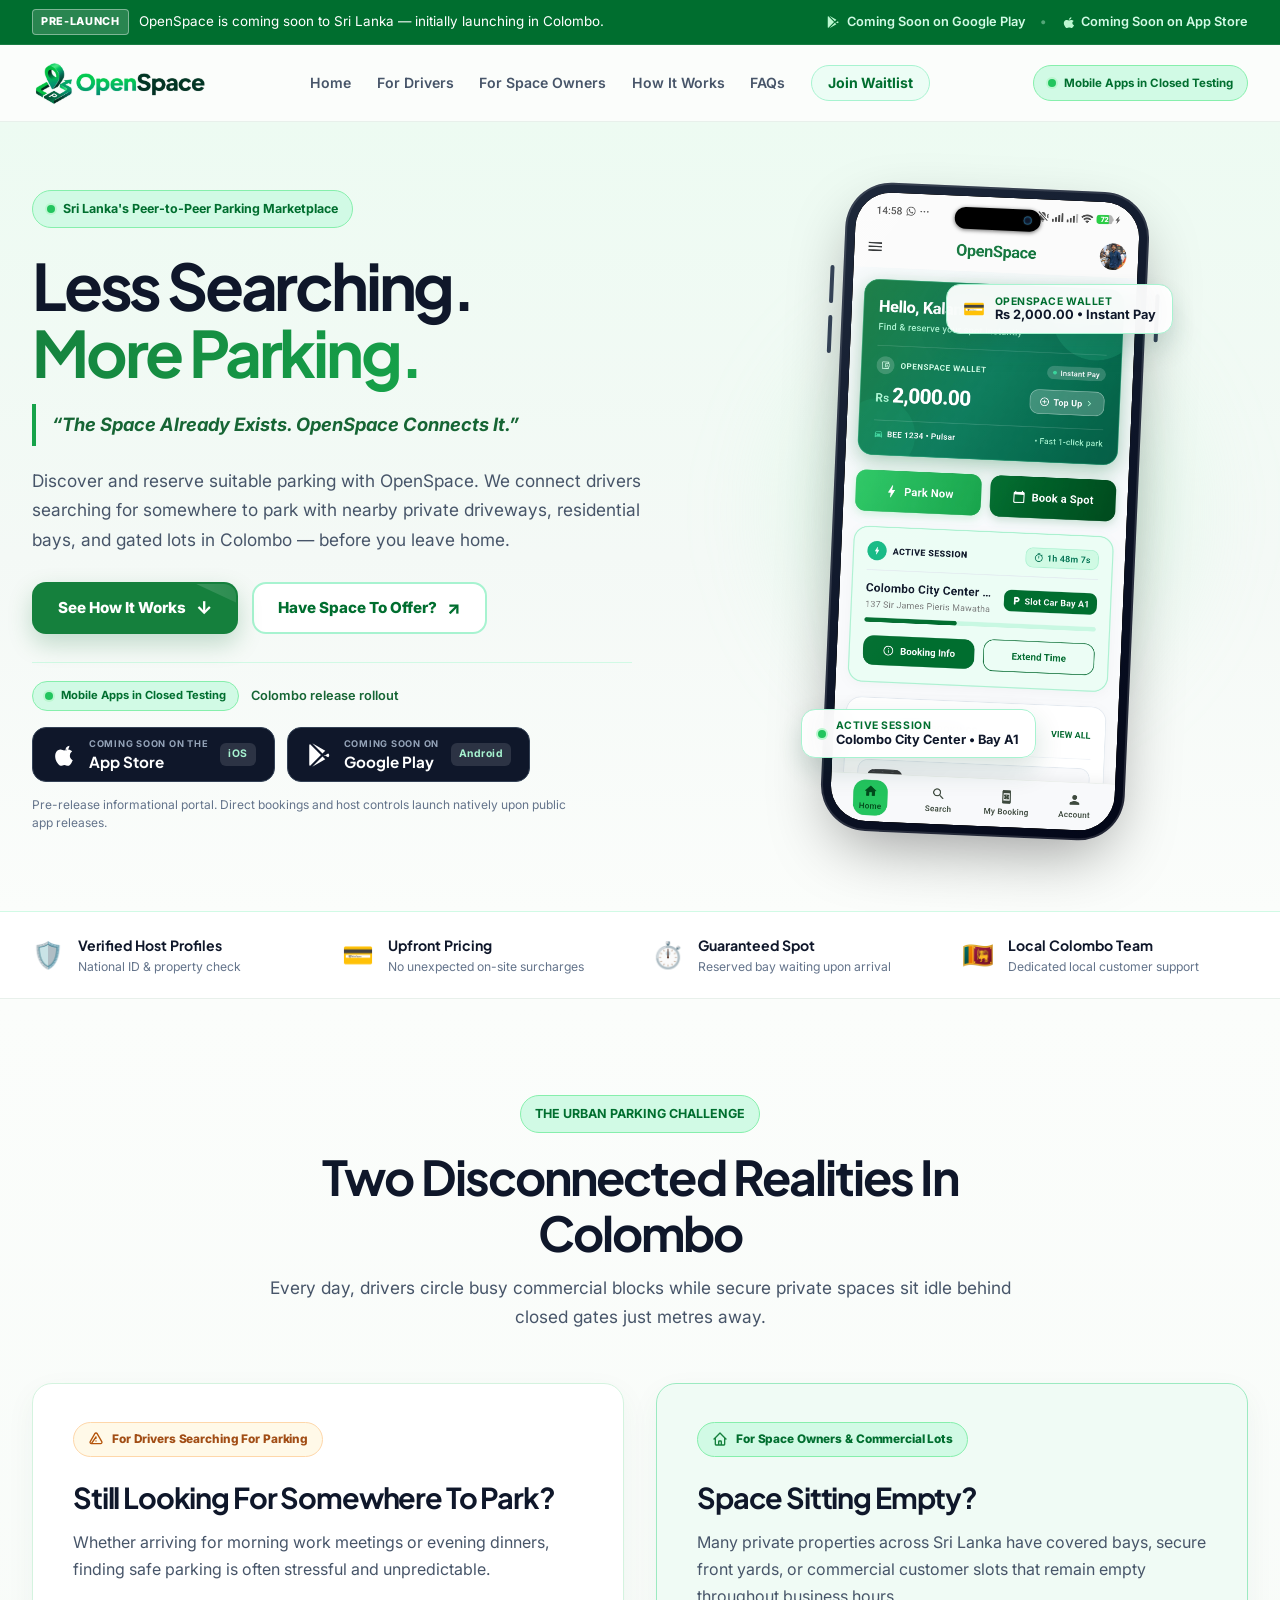
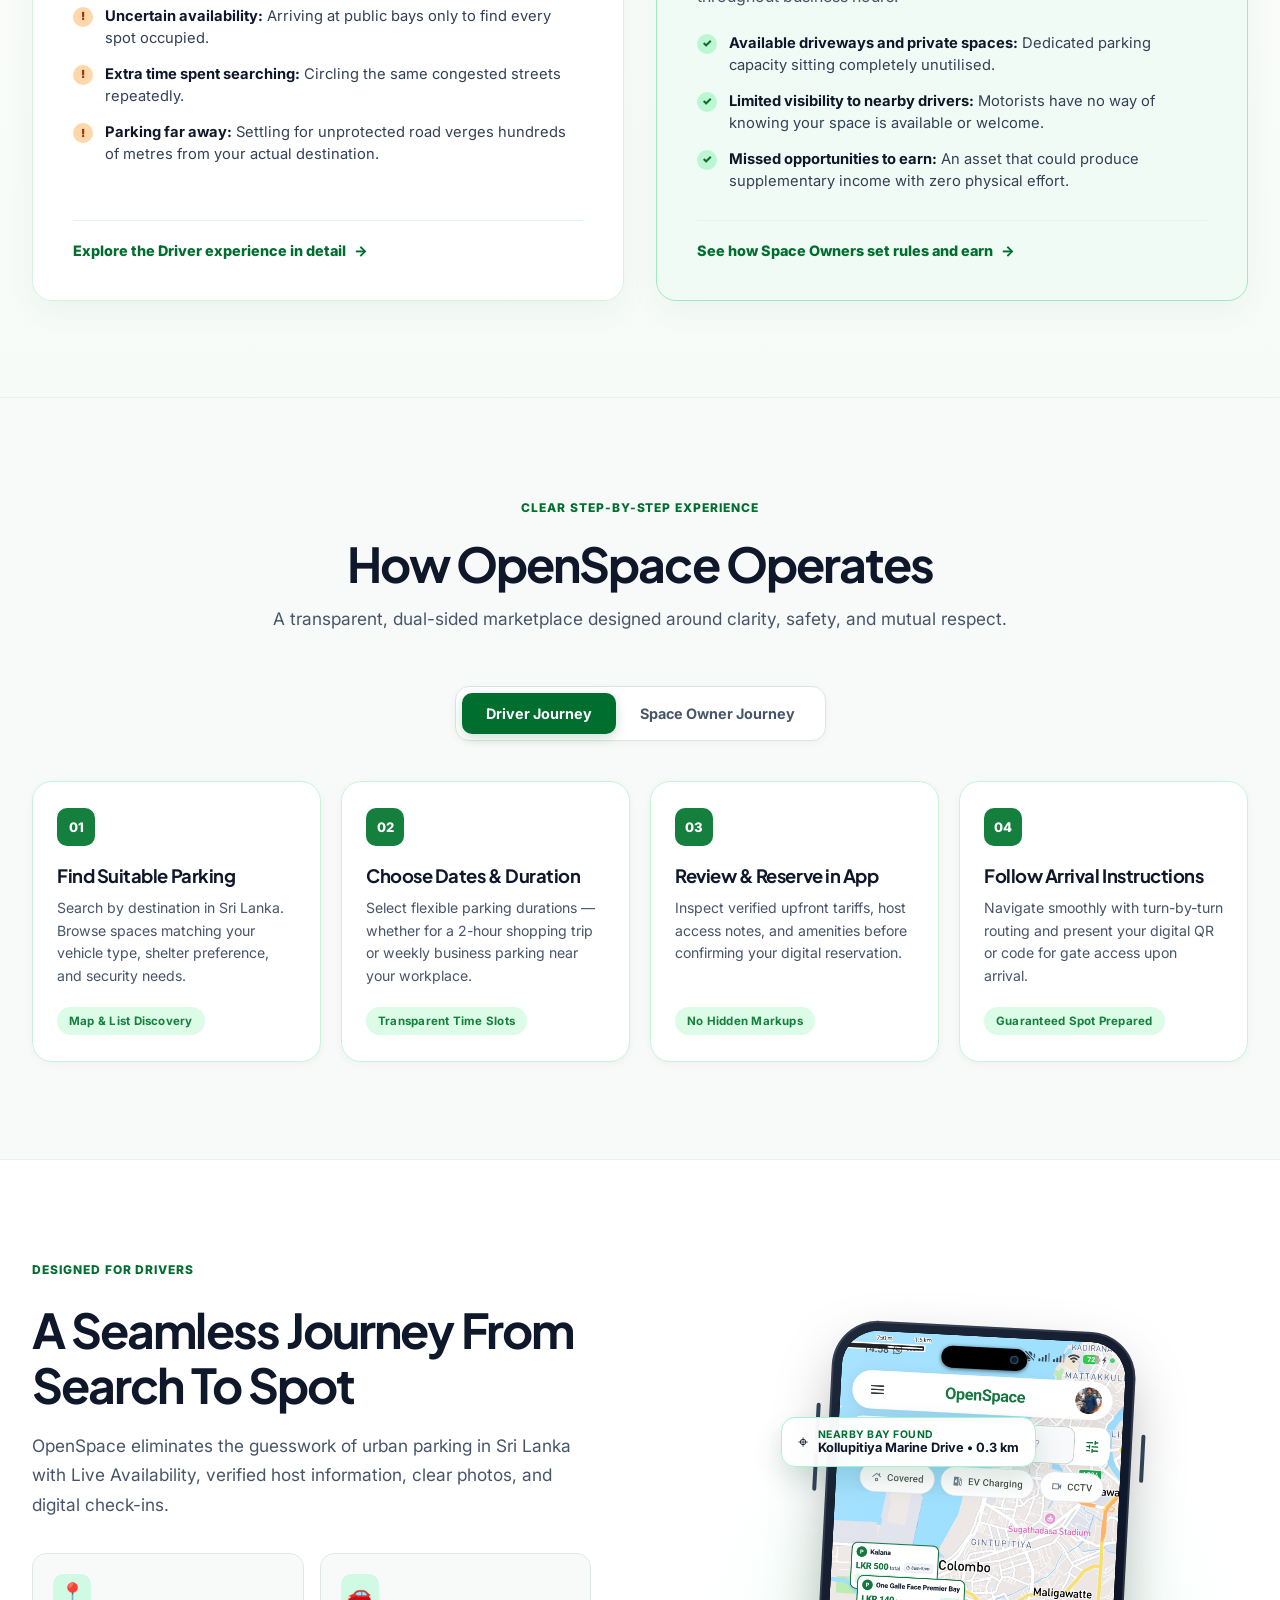
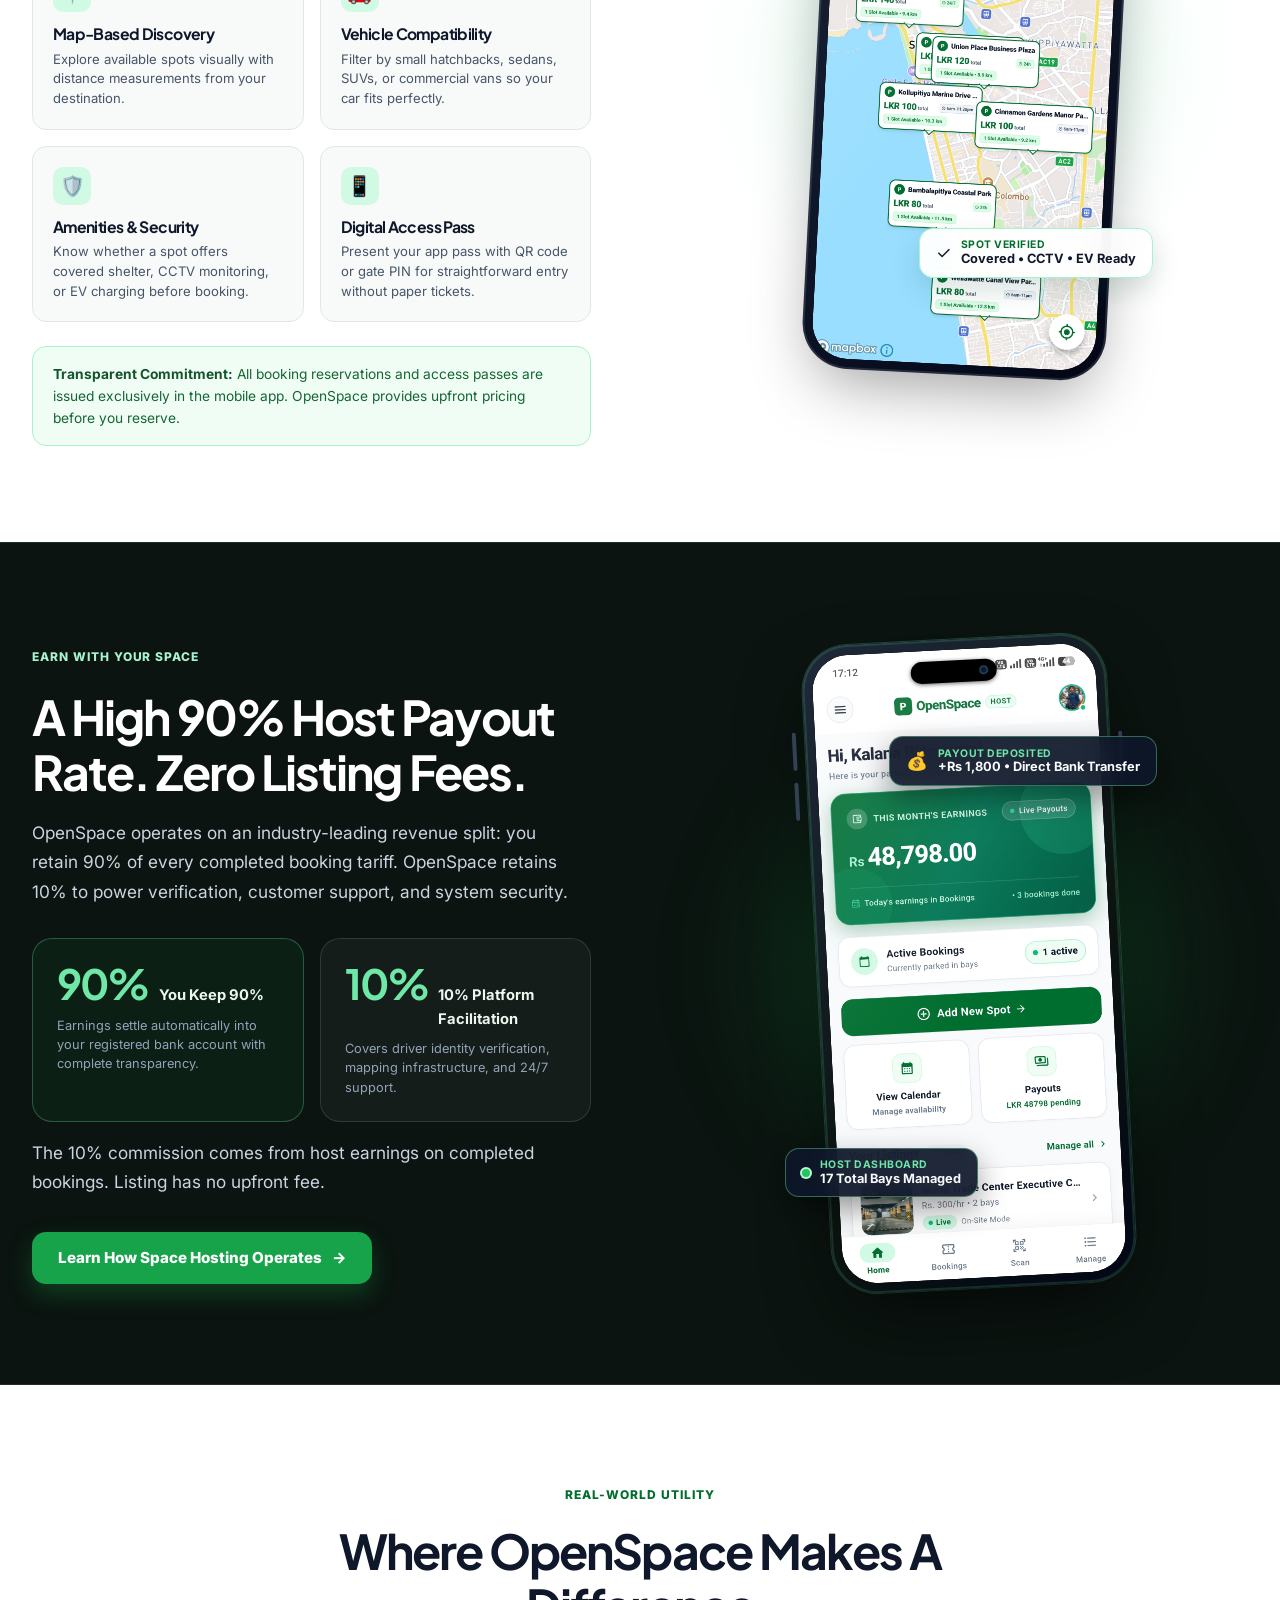
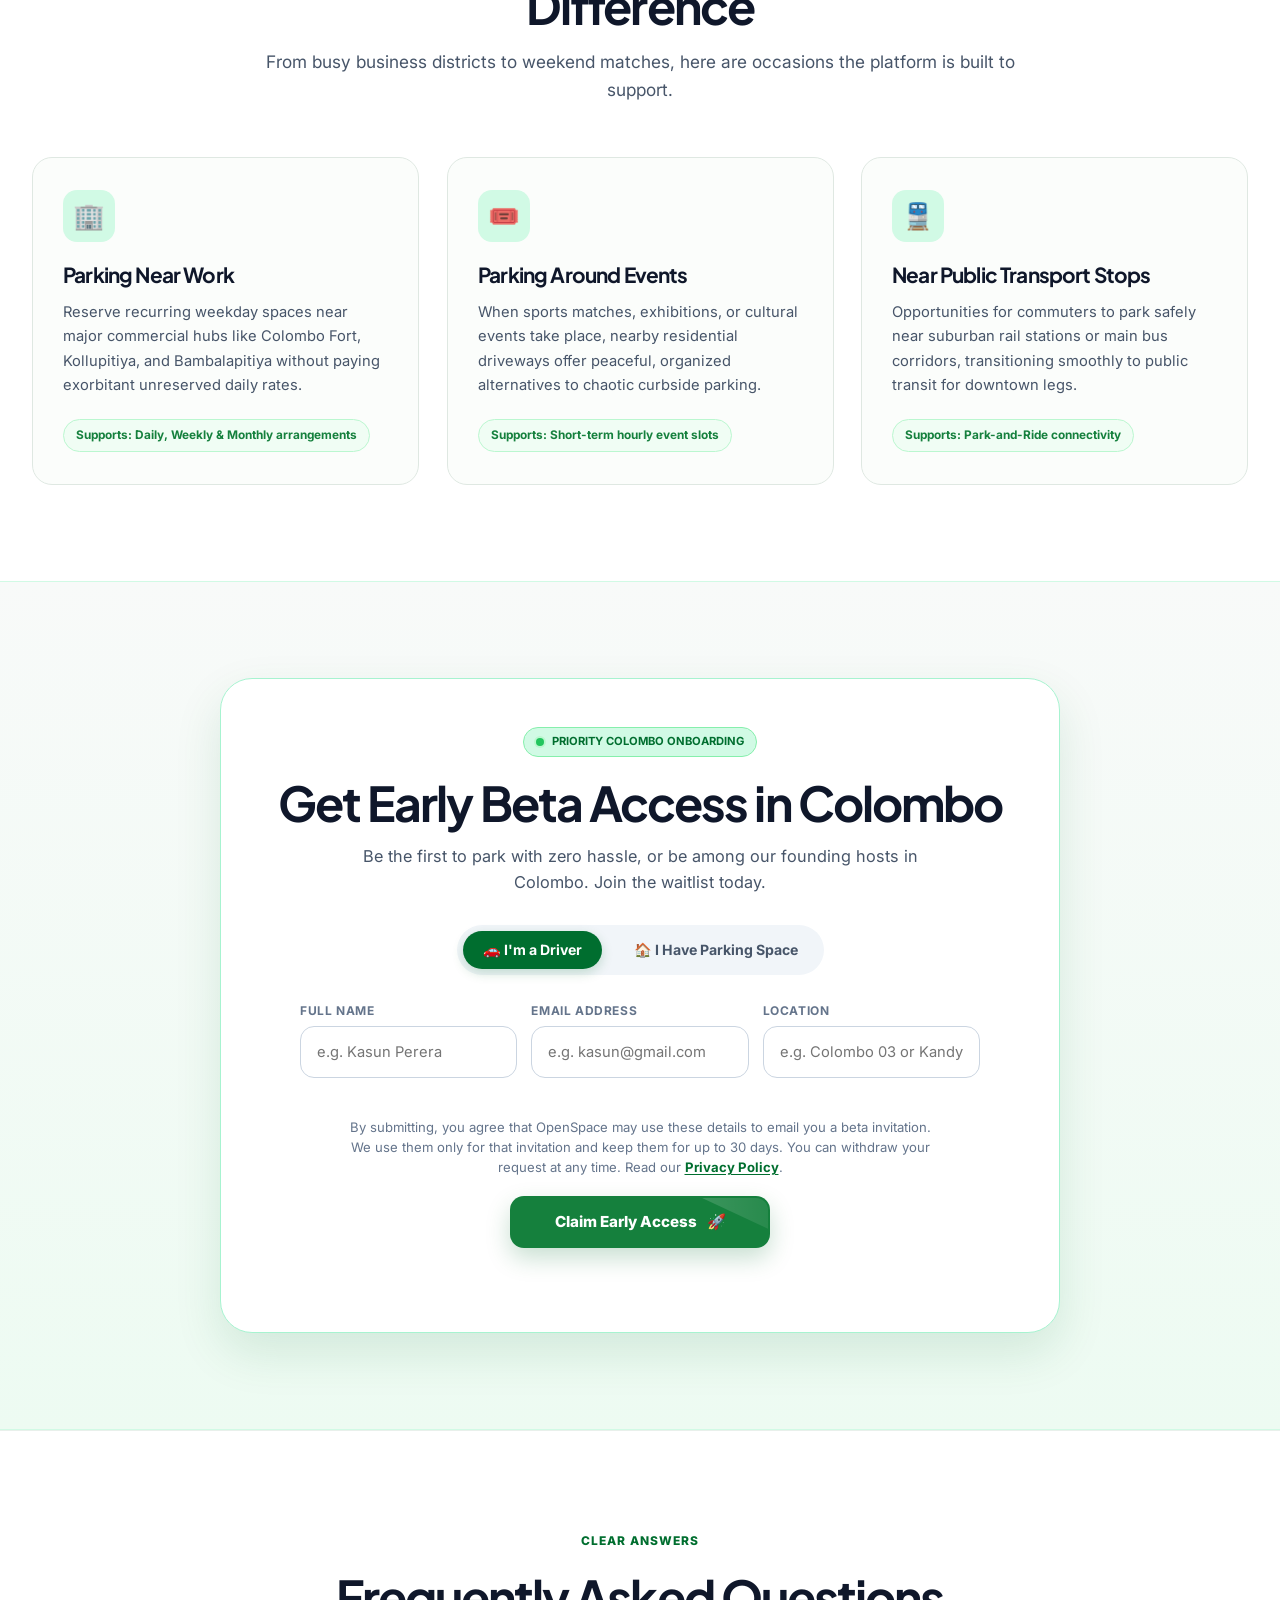
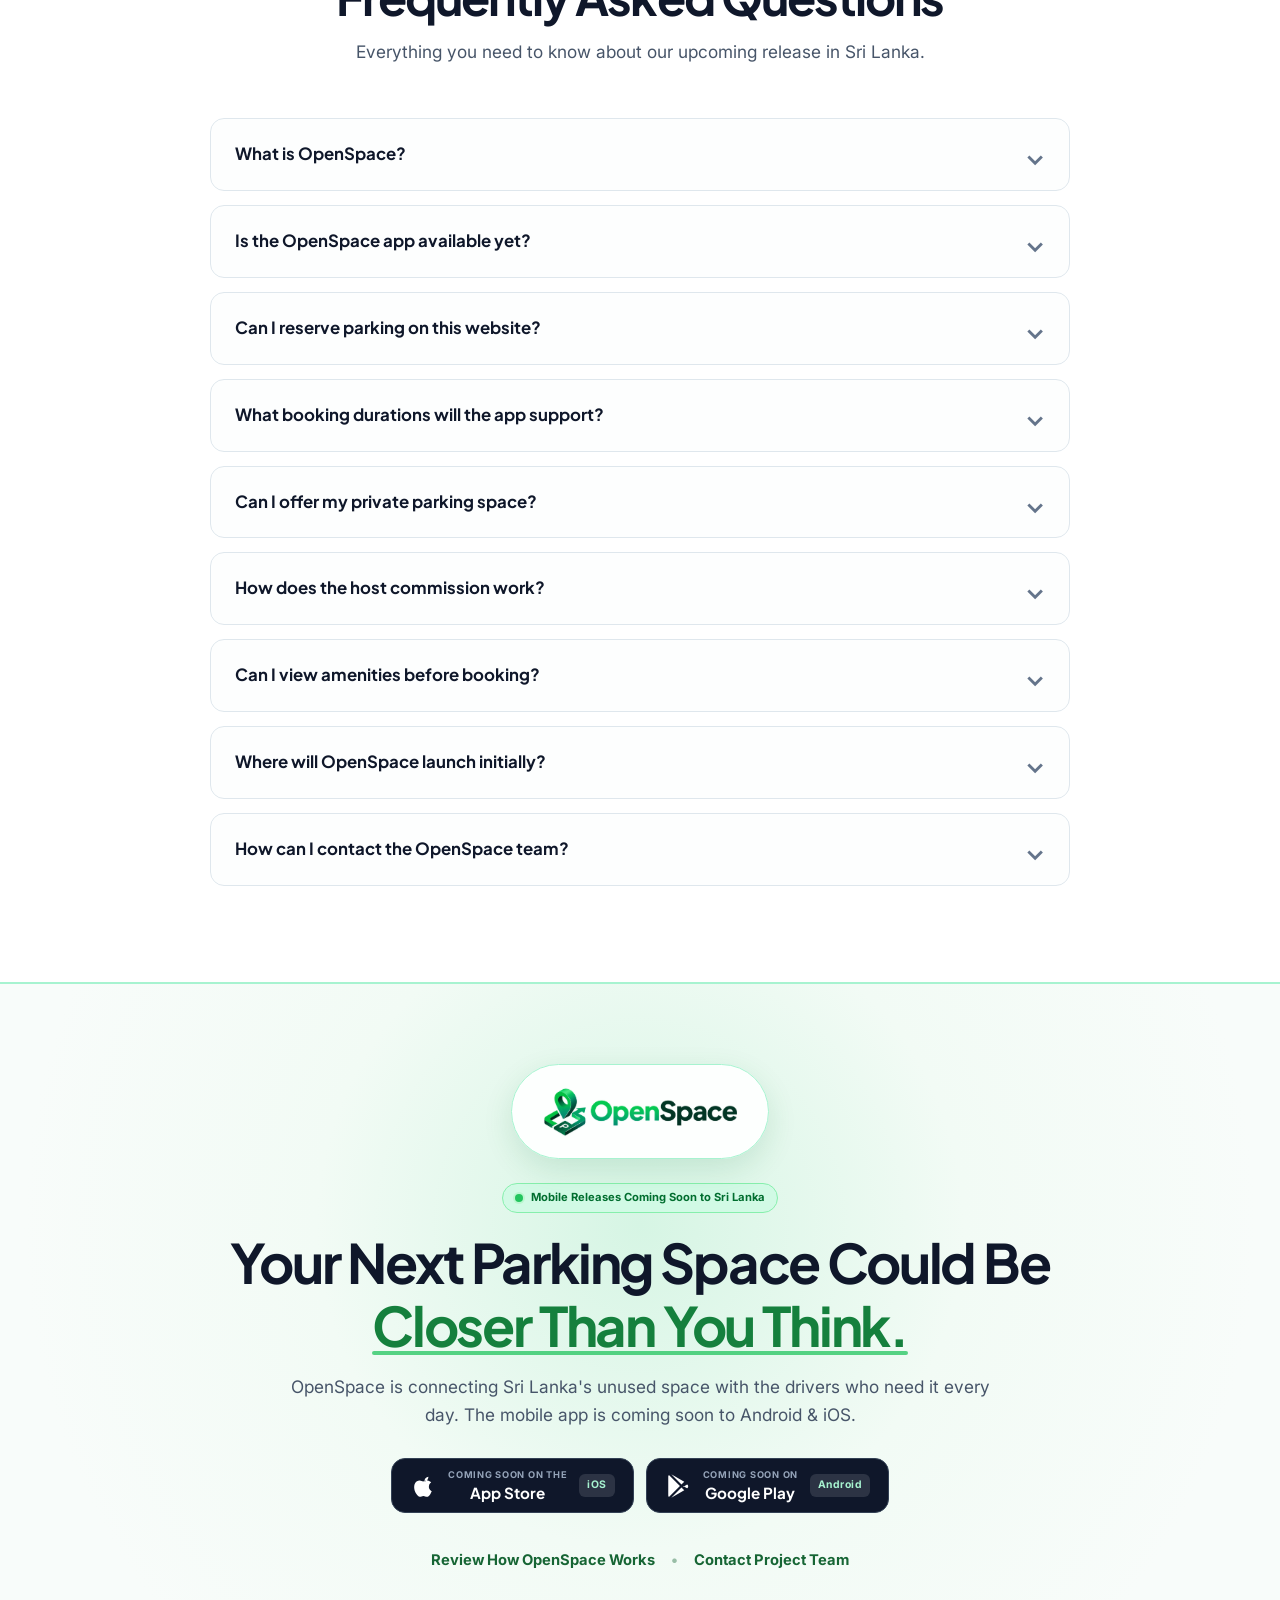
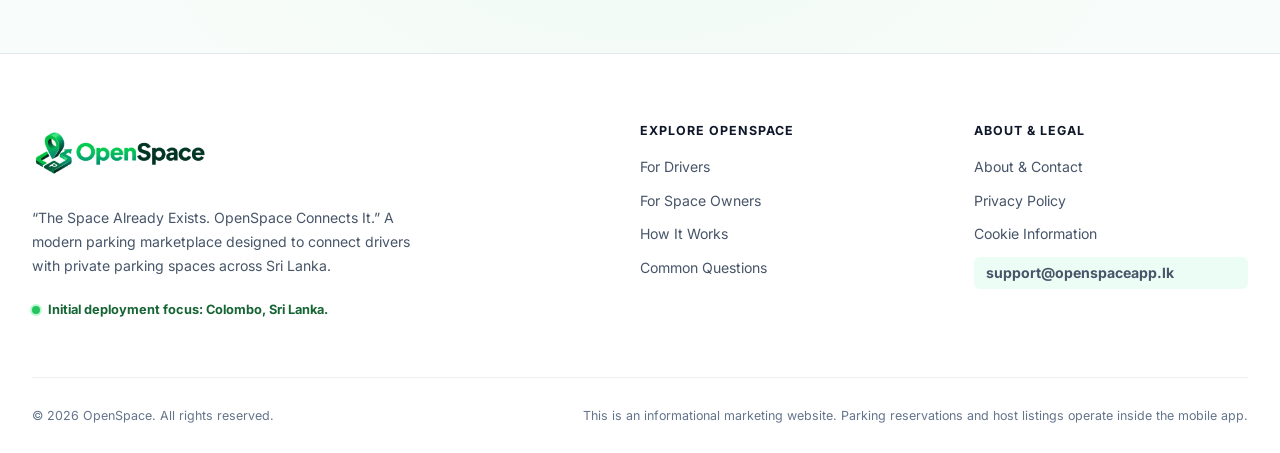
==== index.html @ 9c3946f5 "Replace tab icon and simplify privacy introduction" ====
<!doctype html>
<html lang="en">
  <head>
    <meta charset="UTF-8" />
    <meta name="viewport" content="width=device-width, initial-scale=1" />
    <meta name="theme-color" content="#006e2f" />
    <meta name="description" content="OpenSpace connects drivers with available private parking spaces across Sri Lanka. Discover and reserve driveways, carports, and secure lots before you arrive. Launching initially in Colombo." />
    <meta property="og:type" content="website" />
    <meta property="og:title" content="OpenSpace — Sri Lanka's Peer-to-Peer Parking Marketplace" />
    <meta property="og:description" content="The space already exists. OpenSpace connects it. Less searching, more parking in Colombo." />
    <meta property="og:image" content="./assets/imgRectangle1.png" />
    <title>OpenSpace — Less Searching. More Parking.</title>
    <link rel="icon" type="image/png" href="./assets/openspace-favicon-v2.png" />
    <link rel="preconnect" href="https://fonts.googleapis.com" />
    <link rel="preconnect" href="https://fonts.gstatic.com" crossorigin />
    <link href="https://fonts.googleapis.com/css2?family=Inter:wght@400;500;600;700;800&family=Plus+Jakarta+Sans:wght@500;600;700;800&display=swap" rel="stylesheet" />
    <link rel="stylesheet" href="./styles.css?v=2.3" />
    <link rel="stylesheet" href="./polish.css?v=2.1" />
    <script src="https://www.google.com/recaptcha/api.js" async defer></script>
    <script src="./main.js?v=2.4" defer></script>
  </head>
  <body>
    <!-- Top Scroll Reading Progress Indicator -->
    <div class="scroll-progress-bar" id="scroll-progress" aria-hidden="true"></div>

    <a class="skip-link" href="#main">Skip to content</a>

    <!-- Top Announcement Bar -->
    <aside class="announcement" aria-label="Announcement">
      <div class="container announcement-inner">
        <p><strong class="badge-tag">PRE-LAUNCH</strong> OpenSpace is coming soon to Sri Lanka — initially launching in Colombo.</p>
        <div class="announcement-side">
          <span class="announcement-item"><img src="./assets/imgSvg.svg" alt="" width="14" height="14" /> Coming Soon on Google Play</span>
          <span class="announcement-sep">•</span>
          <span class="announcement-item"><img src="./assets/imgSvg9.svg" alt="" width="14" height="14" /> Coming Soon on App Store</span>
        </div>
      </div>
    </aside>

    <!-- Main Navigation Header -->
    <header class="site-header" id="top">
      <div class="container header-inner">
        <a class="brand" href="#top" id="brand-logo" aria-label="OpenSpace, back to top">
          <img src="./assets/imgChatGptImageSep52026092712Pm11.png" alt="OpenSpace" width="180" height="42" />
        </a>
        <button class="menu-toggle" type="button" aria-label="Open menu" aria-expanded="false" aria-controls="site-nav">
          <span></span><span></span><span></span>
        </button>
        <nav class="site-nav" id="site-nav" aria-label="Main navigation">
          <a href="#top" class="nav-link active">Home</a>
          <a href="#drivers" class="nav-link">For Drivers</a>
          <a href="#owners" class="nav-link">For Space Owners</a>
          <a href="#how-it-works" class="nav-link">How It Works</a>
          <a href="#faqs" class="nav-link">FAQs</a>
          <a href="#waitlist" class="nav-link nav-highlight">Join Waitlist</a>
        </nav>
        <span class="status-pill header-status">
          <span class="status-dot"></span> Mobile Apps in Closed Testing
        </span>
      </div>
    </header>

    <main id="main">
      <!-- Hero Section -->
      <section class="hero" aria-labelledby="hero-heading">
        <div class="container hero-grid">
          <div class="hero-copy scroll-reveal">
            <div class="eyebrow-wrapper">
              <span class="eyebrow pill"><span class="status-dot"></span> Sri Lanka's Peer-to-Peer Parking Marketplace</span>
            </div>
            <h1 id="hero-heading">Less Searching.<br /><span class="text-gradient">More Parking.</span></h1>
            <p class="hero-philosophy">“The Space Already Exists. OpenSpace Connects It.”</p>
            <p class="hero-description">Discover and reserve suitable parking with OpenSpace. We connect drivers searching for somewhere to park with nearby private driveways, residential bays, and gated lots in Colombo — before you leave home.</p>
            
            <div class="button-row">
              <a class="button button-primary" href="#how-it-works">See How It Works <span class="arrow-icon">↓</span></a>
              <a class="button button-outline" href="#owners">Have Space To Offer? <span class="arrow-icon">↗</span></a>
            </div>

            <div class="launch-info">
              <span class="eyebrow pill small"><span class="status-dot"></span> Mobile Apps in Closed Testing</span>
              <span class="rollout-tag">Colombo release rollout</span>
            </div>

            <div class="store-row">
              <div class="store-badge" aria-label="Coming soon on the App Store">
                <img src="./assets/imgSvg7.svg" alt="Apple" class="badge-icon" width="24" height="24" />
                <div class="badge-text">
                  <small>COMING SOON ON THE</small>
                  <strong>App Store</strong>
                </div>
                <span class="platform-chip">iOS</span>
              </div>
              <div class="store-badge" aria-label="Coming soon on Google Play">
                <img src="./assets/imgSvg8.svg" alt="Google Play" class="badge-icon" width="24" height="24" />
                <div class="badge-text">
                  <small>COMING SOON ON</small>
                  <strong>Google Play</strong>
                </div>
                <span class="platform-chip">Android</span>
              </div>
            </div>

            <p class="microcopy">Pre-release informational portal. Direct bookings and host controls launch natively upon public app releases.</p>
          </div>

          <!-- Professional Smartphone Device Showcase 1 -->
          <div class="hero-visual scroll-reveal reveal-scale" aria-label="Preview of the OpenSpace mobile app">
            <div class="phone-showcase">
              <div class="ambient-glow hero-ambient"></div>
              
              <!-- Floating Contextual Badges -->
              <div class="floating-chip chip-wallet">
                <span class="chip-icon">💳</span>
                <div>
                  <small>OpenSpace Wallet</small>
                  <strong>Rs 2,000.00 • Instant Pay</strong>
                </div>
              </div>

              <div class="floating-chip chip-session">
                <span class="status-dot"></span>
                <div>
                  <small>Active Session</small>
                  <strong>Colombo City Center • Bay A1</strong>
                </div>
              </div>

              <!-- High-End Device Mockup Chassis -->
              <div class="phone-chassis">
                <div class="phone-side-btn btn-power"></div>
                <div class="phone-side-btn btn-vol-up"></div>
                <div class="phone-side-btn btn-vol-down"></div>
                
                <div class="phone-screen-container">
                  <!-- Dynamic Island Pill -->
                  <div class="dynamic-island">
                    <span class="camera-lens"></span>
                  </div>

                  <!-- Screen Image -->
                  <img src="./assets/imgRectangle1.png" alt="OpenSpace app home screen showing instant parking booking" class="phone-screen-img" width="310" height="660" />

                  <!-- Glass Glare Effect -->
                  <div class="phone-glare-overlay"></div>
                </div>
              </div>
            </div>
          </div>
        </div>
      </section>

      <!-- Trust & Verification Bar -->
      <section class="trust-bar scroll-reveal" aria-label="Key guarantees">
        <div class="container trust-inner">
          <div class="trust-item">
            <span class="trust-icon">🛡️</span>
            <div><strong>Verified Host Profiles</strong><p>National ID &amp; property check</p></div>
          </div>
          <div class="trust-item">
            <span class="trust-icon">💳</span>
            <div><strong>Upfront Pricing</strong><p>No unexpected on-site surcharges</p></div>
          </div>
          <div class="trust-item">
            <span class="trust-icon">⏱️</span>
            <div><strong>Guaranteed Spot</strong><p>Reserved bay waiting upon arrival</p></div>
          </div>
          <div class="trust-item">
            <span class="trust-icon">🇱🇰</span>
            <div><strong>Local Colombo Team</strong><p>Dedicated local customer support</p></div>
          </div>
        </div>
      </section>

      <!-- The Urban Parking Challenge (Problem Section) -->
      <section class="section problem-section" id="problem" aria-labelledby="problem-heading">
        <div class="container">
          <div class="section-heading center scroll-reveal">
            <span class="eyebrow pill">THE URBAN PARKING CHALLENGE</span>
            <h2 id="problem-heading">Two Disconnected Realities In Colombo</h2>
            <p>Every day, drivers circle busy commercial blocks while secure private spaces sit idle behind closed gates just metres away.</p>
          </div>
          <div class="problem-grid">
            <article class="problem-card driver-card scroll-reveal stagger-1">
              <div class="card-label-badge warning-badge">
                <img src="./assets/imgSvg3.svg" alt="" width="16" height="16" />
                <span>For Drivers Searching For Parking</span>
              </div>
              <h3>Still Looking For Somewhere To Park?</h3>
              <p>Whether arriving for morning work meetings or evening dinners, finding safe parking is often stressful and unpredictable.</p>
              <ul class="feature-list styled-bullets driver-bullets">
                <li>
                  <span class="bullet-dot warning-dot">!</span>
                  <div><strong>Uncertain availability:</strong> Arriving at public bays only to find every spot occupied.</div>
                </li>
                <li>
                  <span class="bullet-dot warning-dot">!</span>
                  <div><strong>Extra time spent searching:</strong> Circling the same congested streets repeatedly.</div>
                </li>
                <li>
                  <span class="bullet-dot warning-dot">!</span>
                  <div><strong>Parking far away:</strong> Settling for unprotected road verges hundreds of metres from your actual destination.</div>
                </li>
              </ul>
              <a class="text-link" href="#drivers">Explore the Driver experience in detail <span aria-hidden="true">→</span></a>
            </article>

            <article class="problem-card owner-card scroll-reveal stagger-2">
              <div class="card-label-badge success-badge">
                <img src="./assets/imgSvg4.svg" alt="" width="16" height="16" />
                <span>For Space Owners &amp; Commercial Lots</span>
              </div>
              <h3>Space Sitting Empty?</h3>
              <p>Many private properties across Sri Lanka have covered bays, secure front yards, or commercial customer slots that remain empty throughout business hours.</p>
              <ul class="feature-list styled-bullets owner-bullets">
                <li>
                  <span class="bullet-dot success-dot">✓</span>
                  <div><strong>Available driveways and private spaces:</strong> Dedicated parking capacity sitting completely unutilised.</div>
                </li>
                <li>
                  <span class="bullet-dot success-dot">✓</span>
                  <div><strong>Limited visibility to nearby drivers:</strong> Motorists have no way of knowing your space is available or welcome.</div>
                </li>
                <li>
                  <span class="bullet-dot success-dot">✓</span>
                  <div><strong>Missed opportunities to earn:</strong> An asset that could produce supplementary income with zero physical effort.</div>
                </li>
              </ul>
              <a class="text-link" href="#owners">See how Space Owners set rules and earn <span aria-hidden="true">→</span></a>
            </article>
          </div>
        </div>
      </section>

      <!-- How OpenSpace Operates (Step-by-Step Experience) -->
      <section class="section works-section" id="how-it-works" aria-labelledby="works-heading">
        <div class="container">
          <div class="section-heading center scroll-reveal">
            <span class="eyebrow">CLEAR STEP-BY-STEP EXPERIENCE</span>
            <h2 id="works-heading">How OpenSpace Operates</h2>
            <p>A transparent, dual-sided marketplace designed around clarity, safety, and mutual respect.</p>
          </div>

          <div class="journey-tabs scroll-reveal" role="tablist" aria-label="Choose a journey">
            <button type="button" role="tab" id="driver-tab" aria-controls="driver-steps" aria-selected="true">Driver Journey</button>
            <button type="button" role="tab" id="owner-tab" aria-controls="owner-steps" aria-selected="false" tabindex="-1">Space Owner Journey</button>
          </div>

          <!-- Driver Journey Panel -->
          <div class="steps-grid" id="driver-steps" role="tabpanel" aria-labelledby="driver-tab">
            <article class="step scroll-reveal stagger-1">
              <span class="step-num">01</span>
              <h3>Find Suitable Parking</h3>
              <p>Search by destination in Sri Lanka. Browse spaces matching your vehicle type, shelter preference, and security needs.</p>
              <span class="step-tag-pill">Map &amp; List Discovery</span>
            </article>
            <article class="step scroll-reveal stagger-2">
              <span class="step-num">02</span>
              <h3>Choose Dates &amp; Duration</h3>
              <p>Select flexible parking durations — whether for a 2-hour shopping trip or weekly business parking near your workplace.</p>
              <span class="step-tag-pill">Transparent Time Slots</span>
            </article>
            <article class="step scroll-reveal stagger-3">
              <span class="step-num">03</span>
              <h3>Review &amp; Reserve in App</h3>
              <p>Inspect verified upfront tariffs, host access notes, and amenities before confirming your digital reservation.</p>
              <span class="step-tag-pill">No Hidden Markups</span>
            </article>
            <article class="step scroll-reveal stagger-4">
              <span class="step-num">04</span>
              <h3>Follow Arrival Instructions</h3>
              <p>Navigate smoothly with turn-by-turn routing and present your digital QR or code for gate access upon arrival.</p>
              <span class="step-tag-pill">Guaranteed Spot Prepared</span>
            </article>
          </div>

          <!-- Owner Journey Panel -->
          <div class="steps-grid" id="owner-steps" role="tabpanel" aria-labelledby="owner-tab" hidden>
            <article class="step">
              <span class="step-num">01</span>
              <h3>List Your Space</h3>
              <p>Add an eligible driveway, residential car porch, or commercial customer bay in minutes with photos and location.</p>
              <span class="step-tag-pill">Verified Host Profile</span>
            </article>
            <article class="step">
              <span class="step-num">02</span>
              <h3>Set Your Terms &amp; Rates</h3>
              <p>Define your available hours, acceptable vehicle sizes, and your hourly or daily parking rates.</p>
              <span class="step-tag-pill">Flexible Schedule Rules</span>
            </article>
            <article class="step">
              <span class="step-num">03</span>
              <h3>Receive In-App Bookings</h3>
              <p>Review incoming driver reservations, manage entry PINs, and monitor bay occupancy directly from the host app.</p>
              <span class="step-tag-pill">Digital Access Control</span>
            </article>
            <article class="step">
              <span class="step-num">04</span>
              <h3>Earn Direct Payouts</h3>
              <p>Receive 90% of completed booking payments deposited directly to your Sri Lankan bank account with full breakdown.</p>
              <span class="step-tag-pill">Direct Bank Payouts</span>
            </article>
          </div>
        </div>
      </section>

      <!-- Designed for Drivers Section -->
      <section class="section driver-section" id="drivers" aria-labelledby="drivers-heading">
        <div class="container split-layout">
          <div class="section-copy scroll-reveal reveal-left">
            <span class="eyebrow">DESIGNED FOR DRIVERS</span>
            <h2 id="drivers-heading">A Seamless Journey From Search To Spot</h2>
            <p>OpenSpace eliminates the guesswork of urban parking in Sri Lanka with Live Availability, verified host information, clear photos, and digital check-ins.</p>
            
            <div class="benefit-grid">
              <div class="benefit-card">
                <span class="benefit-badge">📍</span>
                <h3>Map-Based Discovery</h3>
                <p>Explore available spots visually with distance measurements from your destination.</p>
              </div>
              <div class="benefit-card">
                <span class="benefit-badge">🚗</span>
                <h3>Vehicle Compatibility</h3>
                <p>Filter by small hatchbacks, sedans, SUVs, or commercial vans so your car fits perfectly.</p>
              </div>
              <div class="benefit-card">
                <span class="benefit-badge">🛡️</span>
                <h3>Amenities &amp; Security</h3>
                <p>Know whether a spot offers covered shelter, CCTV monitoring, or EV charging before booking.</p>
              </div>
              <div class="benefit-card">
                <span class="benefit-badge">📱</span>
                <h3>Digital Access Pass</h3>
                <p>Present your app pass with QR code or gate PIN for straightforward entry without paper tickets.</p>
              </div>
            </div>

            <div class="commitment-box">
              <strong>Transparent Commitment:</strong> All booking reservations and access passes are issued exclusively in the mobile app. OpenSpace provides upfront pricing before you reserve.
            </div>
          </div>

          <!-- Professional Smartphone Device Showcase 2 (Driver Map) -->
          <div class="product-visual driver-visual scroll-reveal reveal-scale">
            <div class="phone-showcase">
              <div class="ambient-glow map-ambient"></div>
              
              <!-- Floating Map Chips -->
              <div class="floating-chip chip-map-spot">
                <span class="chip-icon">⌖</span>
                <div>
                  <small>Nearby Bay Found</small>
                  <strong>Kollupitiya Marine Drive • 0.3 km</strong>
                </div>
              </div>

              <div class="floating-chip chip-map-amenity">
                <span class="chip-icon">✓</span>
                <div>
                  <small>Spot Verified</small>
                  <strong>Covered • CCTV • EV Ready</strong>
                </div>
              </div>

              <!-- High-End Device Mockup Chassis -->
              <div class="phone-chassis">
                <div class="phone-side-btn btn-power"></div>
                <div class="phone-side-btn btn-vol-up"></div>
                <div class="phone-side-btn btn-vol-down"></div>
                
                <div class="phone-screen-container">
                  <div class="dynamic-island">
                    <span class="camera-lens"></span>
                  </div>
                  <img src="./assets/imgRectangle3.png" alt="OpenSpace map screen displaying parking locations around Colombo" class="phone-screen-img" width="310" height="660" />
                  <div class="phone-glare-overlay"></div>
                </div>
              </div>
            </div>
          </div>
        </div>
      </section>

      <!-- Earn With Your Space (Space Owners Section) -->
      <section class="section owner-section" id="owners" aria-labelledby="owners-heading">
        <div class="container split-layout owner-layout">
          <div class="section-copy scroll-reveal reveal-left">
            <span class="eyebrow">EARN WITH YOUR SPACE</span>
            <h2 id="owners-heading">A High 90% Host Payout Rate. Zero Listing Fees.</h2>
            <p>OpenSpace operates on an industry-leading revenue split: you retain 90% of every completed booking tariff. OpenSpace retains 10% to power verification, customer support, and system security.</p>
            
            <div class="commission-grid">
              <div class="commission-card highlight">
                <div class="commission-head">
                  <strong class="commission-rate">90%</strong>
                  <span class="commission-title">You Keep 90%</span>
                </div>
                <p class="commission-detail">Earnings settle automatically into your registered bank account with complete transparency.</p>
              </div>
              <div class="commission-card">
                <div class="commission-head">
                  <strong class="commission-rate">10%</strong>
                  <span class="commission-title">10% Platform Facilitation</span>
                </div>
                <p class="commission-detail">Covers driver identity verification, mapping infrastructure, and 24/7 support.</p>
              </div>
            </div>

            <p class="owner-note">The 10% commission comes from host earnings on completed bookings. Listing has no upfront fee.</p>
            <a class="button button-bright" href="#waitlist">Learn How Space Hosting Operates <span aria-hidden="true">→</span></a>
          </div>

          <!-- Professional Smartphone Device Showcase 3 (Host Listings) -->
          <div class="product-visual host-visual scroll-reveal reveal-scale">
            <div class="phone-showcase">
              <div class="ambient-glow host-ambient"></div>
              
              <!-- Floating Host Chips -->
              <div class="floating-chip chip-payout">
                <span class="chip-icon">💰</span>
                <div>
                  <small>Payout Deposited</small>
                  <strong>+Rs 1,800 • Direct Bank Transfer</strong>
                </div>
              </div>

              <div class="floating-chip chip-bays">
                <span class="status-dot"></span>
                <div>
                  <small>Host Dashboard</small>
                  <strong>17 Total Bays Managed</strong>
                </div>
              </div>

              <!-- High-End Device Mockup Chassis -->
              <div class="phone-chassis dark-chassis">
                <div class="phone-side-btn btn-power"></div>
                <div class="phone-side-btn btn-vol-up"></div>
                <div class="phone-side-btn btn-vol-down"></div>
                
                <div class="phone-screen-container">
                  <div class="dynamic-island">
                    <span class="camera-lens"></span>
                  </div>
                  <img src="./assets/host-listings.jpg" alt="OpenSpace host app showing parking listings in Colombo" class="phone-screen-img" width="310" height="650" />
                  <div class="phone-glare-overlay"></div>
                </div>
              </div>
            </div>
          </div>
        </div>
      </section>

      <!-- Real-World Utility (Where OpenSpace Makes A Difference) -->
      <section class="section uses-section" id="use-cases" aria-labelledby="uses-heading">
        <div class="container">
          <div class="section-heading center scroll-reveal">
            <span class="eyebrow">REAL-WORLD UTILITY</span>
            <h2 id="uses-heading">Where OpenSpace Makes A Difference</h2>
            <p>From busy business districts to weekend matches, here are occasions the platform is built to support.</p>
          </div>
          <div class="use-grid">
            <article class="use-card scroll-reveal stagger-1">
              <div class="use-icon-wrap">
                <span class="use-icon">🏢</span>
              </div>
              <h3>Parking Near Work</h3>
              <p>Reserve recurring weekday spaces near major commercial hubs like Colombo Fort, Kollupitiya, and Bambalapitiya without paying exorbitant unreserved daily rates.</p>
              <span class="use-tag-pill">Supports: Daily, Weekly &amp; Monthly arrangements</span>
            </article>

            <article class="use-card scroll-reveal stagger-2">
              <div class="use-icon-wrap">
                <span class="use-icon">🎟️</span>
              </div>
              <h3>Parking Around Events</h3>
              <p>When sports matches, exhibitions, or cultural events take place, nearby residential driveways offer peaceful, organized alternatives to chaotic curbside parking.</p>
              <span class="use-tag-pill">Supports: Short-term hourly event slots</span>
            </article>

            <article class="use-card scroll-reveal stagger-3">
              <div class="use-icon-wrap">
                <span class="use-icon">🚆</span>
              </div>
              <h3>Near Public Transport Stops</h3>
              <p>Opportunities for commuters to park safely near suburban rail stations or main bus corridors, transitioning smoothly to public transit for downtown legs.</p>
              <span class="use-tag-pill">Supports: Park-and-Ride connectivity</span>
            </article>
          </div>
        </div>
      </section>

      <!-- Pre-Launch Early Access Waitlist (Name, Email, Location with Fake Save Animation) -->
      <section class="section waitlist-section" id="waitlist" aria-labelledby="waitlist-heading">
        <div class="container">
          <div class="waitlist-box scroll-reveal reveal-scale">
            <!-- Normal Form State -->
            <div class="waitlist-content" id="waitlist-content-wrapper">
              <span class="eyebrow pill small"><span class="status-dot"></span> PRIORITY COLOMBO ONBOARDING</span>
              <h2 id="waitlist-heading">Get Early Beta Access in Colombo</h2>
              <p>Be the first to park with zero hassle, or be among our founding hosts in Colombo. Join the waitlist today.</p>
              
              <form class="waitlist-form" id="waitlist-form" action="https://formspree.io/f/xdeazarn" method="POST">
                <input type="text" name="_gotcha" tabindex="-1" autocomplete="off" hidden />
                <input type="hidden" name="privacy_notice_version" value="2026-10-10" />
                <div class="role-selector" role="radiogroup" aria-label="Select your role">
                  <label class="role-option active">
                    <input type="radio" name="role" value="driver" checked />
                    <span>🚗 I'm a Driver</span>
                  </label>
                  <label class="role-option">
                    <input type="radio" name="role" value="owner" />
                    <span>🏠 I Have Parking Space</span>
                  </label>
                </div>

                <div class="form-grid">
                  <div class="input-field">
                    <label for="waitlist-name" class="field-label">Full Name</label>
                    <input type="text" id="waitlist-name" name="name" placeholder="e.g. Kasun Perera" autocomplete="name" maxlength="100" required />
                  </div>
                  <div class="input-field">
                    <label for="waitlist-email" class="field-label">Email Address</label>
                    <input type="email" id="waitlist-email" name="email" placeholder="e.g. kasun@gmail.com" autocomplete="email" maxlength="254" required />
                  </div>
                  <div class="input-field location-field">
                    <label for="waitlist-location" class="field-label">Location</label>
                    <input type="text" id="waitlist-location" name="location" placeholder="e.g. Colombo 03 or Kandy" autocomplete="address-level2" maxlength="100" required />
                  </div>
                </div>

                <div class="captcha-wrap">
                  <div class="g-recaptcha" data-sitekey="6LfC_-ctAAAAAIzHxEVqLrTm97XD8vJ2ioMqD14H"></div>
                </div>

                <p class="waitlist-privacy-note">By submitting, you agree that OpenSpace may use these details to email you a beta invitation. We use them only for that invitation and keep them for up to 30 days. You can withdraw your request at any time. Read our <a href="./privacy.html">Privacy Policy</a>.</p>

                <div class="form-actions">
                  <button type="submit" class="button button-primary waitlist-submit" id="waitlist-btn">
                    <span class="btn-text">Claim Early Access</span>
                    <span class="btn-icon" aria-hidden="true">🚀</span>
                  </button>
                </div>

                <div class="form-feedback" id="form-feedback" aria-live="polite"></div>
              </form>
            </div>

            <div class="waitlist-success" id="waitlist-success" role="status" hidden>
              <h3>Thanks for joining the waitlist!</h3>
              <p>Your signup was submitted. We will email you a beta invitation if a place is available within 30 days.</p>
              <button type="button" class="button button-outline" id="waitlist-reset">Register another person</button>
            </div>

          </div>
        </div>
      </section>

      <!-- Frequently Asked Questions -->
      <section class="section faq-section" id="faqs" aria-labelledby="faq-heading">
        <div class="container faq-container">
          <div class="section-heading center scroll-reveal">
            <span class="eyebrow">CLEAR ANSWERS</span>
            <h2 id="faq-heading">Frequently Asked Questions</h2>
            <p>Everything you need to know about our upcoming release in Sri Lanka.</p>
          </div>
          <div class="faq-list scroll-reveal">
            <details>
              <summary>What is OpenSpace?</summary>
              <p>OpenSpace is a mobile parking marketplace that connects drivers with suitable parking spaces offered by private home and commercial property owners in Sri Lanka.</p>
            </details>
            <details>
              <summary>Is the OpenSpace app available yet?</summary>
              <p>The app is currently undergoing closed beta testing in Colombo. You can sign up on our early access waitlist above to be invited immediately when the public rollout opens.</p>
            </details>
            <details>
              <summary>Can I reserve parking on this website?</summary>
              <p>No. This website serves as the informational and early registration hub. All real-time slot searches, navigation passes, and secure payment processing operate natively inside the mobile app.</p>
            </details>
            <details>
              <summary>What booking durations will the app support?</summary>
              <p>OpenSpace supports flexible hourly, daily, weekly, and monthly parking arrangements, configured individually by each space owner to suit their schedule.</p>
            </details>
            <details>
              <summary>Can I offer my private parking space?</summary>
              <p>Yes! Eligible property owners in Colombo with residential driveways, secure front yards, or commercial customer slots can list space. Verification requires valid identification and proof of property rights.</p>
            </details>
            <details>
              <summary>How does the host commission work?</summary>
              <p>OpenSpace operates on a 90/10 revenue split. Space owners retain 90% of every completed booking tariff, while OpenSpace retains 10% to cover driver identity verification, mapping, customer support, and payment systems.</p>
            </details>
            <details>
              <summary>Can I view amenities before booking?</summary>
              <p>Yes. Every listing in the app details whether a space is covered, gated, monitored with CCTV, equipped with EV charging, or manned by on-site security before you confirm.</p>
            </details>
            <details>
              <summary>Where will OpenSpace launch initially?</summary>
              <p>OpenSpace is rolling out initially across Colombo (including Fort, Kollupitiya, Bambalapitiya, Slave Island, Cinnamon Gardens, and surrounding corridors) before expanding to other metropolitan hubs.</p>
            </details>
            <details>
              <summary>How can I contact the OpenSpace team?</summary>
              <p>You can email our team directly at <a href="mailto:support@openspaceapp.lk">support@openspaceapp.lk</a> for partnership, corporate bay, or host onboarding inquiries.</p>
            </details>
          </div>
        </div>
      </section>

      <!-- Closing CTA Section -->
      <section class="section closing-section" id="about" aria-labelledby="closing-heading">
        <div class="container closing-inner scroll-reveal reveal-scale">
          <!-- Replaced green square mark with OpenSpace Official Logo -->
          <div class="closing-logo-wrap">
            <img src="./assets/imgChatGptImageSep52026092712Pm11.png" alt="OpenSpace Logo" class="closing-brand-logo" width="220" height="52" />
          </div>

          <div class="closing-eyebrow-wrap">
            <span class="eyebrow pill small"><span class="status-dot"></span> Mobile Releases Coming Soon to Sri Lanka</span>
          </div>

          <h2 id="closing-heading">
            Your Next Parking Space Could Be<br />
            <span class="highlight-under">Closer Than You Think.</span>
          </h2>

          <p>OpenSpace is connecting Sri Lanka's unused space with the drivers who need it every day. The mobile app is coming soon to Android &amp; iOS.</p>

          <div class="store-row closing-store-row">
            <div class="store-badge" aria-label="Coming soon on the App Store">
              <img src="./assets/imgSvg7.svg" alt="Apple" class="badge-icon" width="24" height="24" />
              <div class="badge-text">
                <small>COMING SOON ON THE</small>
                <strong>App Store</strong>
              </div>
              <span class="platform-chip">iOS</span>
            </div>
            <div class="store-badge" aria-label="Coming soon on Google Play">
              <img src="./assets/imgSvg8.svg" alt="Google Play" class="badge-icon" width="24" height="24" />
              <div class="badge-text">
                <small>COMING SOON ON</small>
                <strong>Google Play</strong>
              </div>
              <span class="platform-chip">Android</span>
            </div>
          </div>

          <div class="closing-links">
            <a href="#how-it-works">Review How OpenSpace Works</a>
            <span class="closing-link-dot">•</span>
            <a href="mailto:support@openspaceapp.lk">Contact Project Team</a>
          </div>
        </div>
      </section>
    </main>

    <!-- Footer -->
    <footer class="footer">
      <div class="container footer-grid">
        <div class="footer-col-brand">
          <a class="brand footer-brand" href="#top" aria-label="OpenSpace, back to top">
            <img src="./assets/imgChatGptImageSep52026092712Pm11.png" alt="OpenSpace" width="180" height="42" />
          </a>
          <p class="footer-tagline">“The Space Already Exists. OpenSpace Connects It.” A modern parking marketplace designed to connect drivers with private parking spaces across Sri Lanka.</p>
          <div class="footer-small">
            <span class="status-dot"></span> Initial deployment focus: Colombo, Sri Lanka.
          </div>
        </div>

        <div class="footer-col">
          <h2>EXPLORE OPENSPACE</h2>
          <a href="#drivers">For Drivers</a>
          <a href="#owners">For Space Owners</a>
          <a href="#how-it-works">How It Works</a>
          <a href="#faqs">Common Questions</a>
        </div>

        <div class="footer-col">
          <h2>ABOUT &amp; LEGAL</h2>
          <a href="mailto:support@openspaceapp.lk">About &amp; Contact</a>
          <a href="./privacy.html">Privacy Policy</a>
          <a href="./cookies.html">Cookie Information</a>
          <a href="mailto:support@openspaceapp.lk" class="support-email-tag">support@openspaceapp.lk</a>
        </div>
      </div>

      <div class="container footer-bottom">
        <span>© <span id="year"></span> OpenSpace. All rights reserved.</span>
        <span>This is an informational marketing website. Parking reservations and host listings operate inside the mobile app.</span>
      </div>
    </footer>
  </body>
</html>
---- styles.css ----
/* ==========================================================================
   OpenSpace Design System & Core Styles
   ========================================================================== */

:root {
  --font-body: 'Inter', system-ui, -apple-system, BlinkMacSystemFont, 'Segoe UI', Roboto, sans-serif;
  --font-heading: 'Plus Jakarta Sans', 'Inter', system-ui, sans-serif;
  
  --green: #006e2f;
  --green-bright: #15803d;
  --green-emerald: #16a34a;
  --green-vibrant: #22c55e;
  --green-soft: #ecfdf5;
  --green-light: #d1fae5;
  --green-border: #a7f3d0;
  --green-glow: rgba(34, 197, 94, 0.25);
  
  --ink: #0f172a;
  --ink-soft: #1e293b;
  --body: #475569;
  --body-muted: #64748b;
  --border: #dbe9df;
  --border-light: #e8f0eb;
  --bg-page: #fbfdfb;
  --bg-subtle: #f8faf9;
  --bg-card: #ffffff;
  
  --content: 1216px;
  --radius-sm: 8px;
  --radius-md: 14px;
  --radius-lg: 20px;
  --radius-xl: 32px;
  --radius-full: 9999px;
  
  --shadow-sm: 0 2px 8px rgba(15, 23, 42, 0.04);
  --shadow-md: 0 10px 30px rgba(15, 23, 42, 0.06);
  --shadow-lg: 0 20px 48px rgba(0, 110, 47, 0.12);
  --shadow-device: 0 35px 80px -15px rgba(13, 72, 56, 0.3), 0 0 0 1px rgba(255, 255, 255, 0.1);
}

/* Base & Reset */
*, *::before, *::after {
  box-sizing: border-box;
}

html {
  font-family: var(--font-body);
  color: var(--ink);
  background-color: var(--bg-page);
  scroll-behavior: smooth;
  text-rendering: optimizeLegibility;
  -webkit-font-smoothing: antialiased;
}

body {
  margin: 0;
  min-width: 320px;
  line-height: 1.6;
  background-color: var(--bg-page);
  overflow-x: hidden;
}

img {
  max-width: 100%;
  height: auto;
  display: block;
}

button, a {
  touch-action: manipulation;
}

a {
  color: inherit;
  text-decoration: none;
  transition: color 0.2s ease;
}

button {
  font-family: inherit;
  cursor: pointer;
}

h1, h2, h3, h4, p {
  margin-top: 0;
}

h1, h2, h3, h4 {
  font-family: var(--font-heading);
  letter-spacing: -0.04em;
  color: var(--ink);
}

h1 {
  font-size: clamp(3rem, 5vw, 4.8rem);
  line-height: 1.05;
}

h2 {
  font-size: clamp(2rem, 3.8vw, 3rem);
  line-height: 1.16;
}

h3 {
  font-size: clamp(1.2rem, 2vw, 1.45rem);
  line-height: 1.25;
}

.container {
  width: min(var(--content), calc(100% - 64px));
  margin-inline: auto;
}

.skip-link {
  position: absolute;
  left: 1rem;
  top: -100px;
  z-index: 1000;
  padding: 0.7rem 1.2rem;
  background: #fff;
  border: 2px solid var(--green);
  border-radius: var(--radius-sm);
  font-weight: 700;
  transition: top 0.2s;
}

.skip-link:focus {
  top: 1rem;
}

:focus-visible {
  outline: 3px solid var(--green-emerald);
  outline-offset: 3px;
}

/* ==========================================================================
   Announcement Bar
   ========================================================================== */

.announcement {
  background: var(--green);
  color: #fff;
  font-size: 0.84rem;
  border-bottom: 1px solid rgba(255, 255, 255, 0.1);
}

.announcement-inner {
  display: flex;
  justify-content: space-between;
  align-items: center;
  min-height: 44px;
  gap: 20px;
}

.announcement p {
  margin: 0;
  display: flex;
  align-items: center;
  gap: 10px;
}

.badge-tag {
  display: inline-block;
  padding: 3px 8px;
  border: 1px solid rgba(255, 255, 255, 0.4);
  border-radius: 4px;
  background: rgba(255, 255, 255, 0.16);
  font-size: 0.68rem;
  letter-spacing: 0.06em;
  font-weight: 800;
}

.announcement-side {
  display: flex;
  align-items: center;
  gap: 14px;
  color: var(--green-light);
  font-weight: 600;
  font-size: 0.8rem;
  white-space: nowrap;
}

.announcement-item {
  display: inline-flex;
  align-items: center;
  gap: 7px;
}

.announcement-sep {
  opacity: 0.4;
}

/* ==========================================================================
   Site Header & Navigation
   ========================================================================== */

.site-header {
  position: sticky;
  top: 0;
  z-index: 100;
  background: rgba(251, 253, 251, 0.94);
  border-bottom: 1px solid var(--border-light);
  backdrop-filter: blur(16px);
  -webkit-backdrop-filter: blur(16px);
}

.header-inner {
  display: flex;
  align-items: center;
  justify-content: space-between;
  min-height: 76px;
  gap: 24px;
}

.brand {
  display: inline-flex;
  align-items: center;
  flex: none;
  cursor: pointer;
  transition: transform 0.2s ease, opacity 0.2s ease;
}

.brand:hover {
  transform: translateY(-1px);
  opacity: 0.95;
}

.brand img {
  display: block;
  width: 175px;
  height: auto;
  object-fit: contain;
}

.site-nav {
  display: flex;
  align-items: center;
  gap: clamp(14px, 2vw, 28px);
  font-size: 0.88rem;
  font-weight: 600;
  color: #475569;
}

.nav-link:hover, .nav-link:focus-visible {
  color: var(--green);
}

.nav-link.nav-highlight {
  padding: 6px 16px;
  border-radius: var(--radius-full);
  background: var(--green-soft);
  color: var(--green);
  border: 1px solid var(--green-border);
  font-weight: 700;
  transition: all 0.2s ease;
}

.nav-link.nav-highlight:hover {
  background: var(--green);
  color: #fff;
  border-color: var(--green);
}

.status-pill, .eyebrow.pill {
  display: inline-flex;
  align-items: center;
  gap: 8px;
  border: 1px solid #86efac;
  border-radius: var(--radius-full);
  background: #d1fae5;
  color: var(--green);
  font-weight: 700;
}

.status-pill {
  padding: 8px 14px;
  font-size: 0.72rem;
  white-space: nowrap;
}

.status-dot {
  display: inline-block;
  flex: none;
  width: 8px;
  height: 8px;
  border-radius: 50%;
  background: #22c55e;
  box-shadow: 0 0 0 2px #bbf7d0;
  animation: pulse-dot 2.5s infinite;
}

@keyframes pulse-dot {
  0%, 100% { box-shadow: 0 0 0 2px #bbf7d0; }
  50% { box-shadow: 0 0 0 5px rgba(34, 197, 94, 0.35); }
}

.menu-toggle {
  display: none;
}

/* ==========================================================================
   Hero Section
   ========================================================================== */

.hero {
  position: relative;
  overflow: hidden;
  background: linear-gradient(180deg, #edfbf2 0%, #f4f9f6 55%, #fbfdfb 100%);
  border-bottom: 1px solid #d1fae5;
  padding-block: 65px 75px;
}

.hero-grid {
  display: grid;
  grid-template-columns: minmax(0, 1.1fr) minmax(360px, 0.9fr);
  align-items: center;
  gap: 48px;
}

.hero-copy {
  position: relative;
  z-index: 2;
}

.eyebrow {
  display: inline-block;
  color: var(--green);
  font-size: 0.75rem;
  font-weight: 800;
  letter-spacing: 0.08em;
  text-transform: uppercase;
}

.eyebrow.pill {
  padding: 8px 14px;
  letter-spacing: 0;
  text-transform: none;
  font-size: 0.78rem;
  background: #d1fae5;
  border: 1px solid #86efac;
}

.eyebrow.small {
  padding: 5px 12px;
  font-size: 0.7rem;
}

.hero h1 {
  margin: 24px 0 18px;
  letter-spacing: -0.05em;
}

.text-gradient {
  color: var(--green-bright);
  background: linear-gradient(135deg, #15803d 0%, #16a34a 100%);
  -webkit-background-clip: text;
  -webkit-text-fill-color: transparent;
}

.hero-philosophy {
  margin: 0 0 20px;
  padding: 6px 0 6px 16px;
  border-left: 4px solid var(--green-emerald);
  color: #166534;
  font-size: 1.15rem;
  font-weight: 700;
  font-style: italic;
}

.hero-description {
  max-width: 620px;
  margin-bottom: 28px;
  color: var(--body);
  font-size: 1.08rem;
  line-height: 1.7;
}

.button-row {
  display: flex;
  flex-wrap: wrap;
  gap: 14px;
}

.button {
  display: inline-flex;
  align-items: center;
  justify-content: center;
  gap: 10px;
  min-height: 52px;
  padding: 12px 24px;
  border-radius: var(--radius-md);
  font-size: 0.95rem;
  font-weight: 800;
  transition: transform 0.2s ease, background 0.2s ease, box-shadow 0.2s ease, border-color 0.2s ease;
  border: 2px solid transparent;
}

.button:hover {
  transform: translateY(-2px);
}

.button-primary {
  background: var(--green-bright);
  color: #fff;
  box-shadow: 0 10px 24px rgba(0, 110, 47, 0.22);
}

.button-primary:hover {
  background: #006e2f;
  box-shadow: 0 14px 28px rgba(0, 110, 47, 0.3);
}

.button-outline {
  border-color: #a7f3d0;
  background: #fff;
  color: var(--green);
}

.button-outline:hover {
  background: #ecfdf5;
  border-color: var(--green);
}

.arrow-icon {
  font-size: 1.1rem;
  line-height: 1;
}

.launch-info {
  display: flex;
  align-items: center;
  gap: 12px;
  max-width: 600px;
  margin-top: 28px;
  padding-top: 18px;
  border-top: 1px solid #d1fae5;
  color: var(--body-muted);
  font-size: 0.8rem;
}

.rollout-tag {
  color: #166534;
  font-weight: 600;
}

.store-row {
  display: flex;
  flex-wrap: wrap;
  align-items: center;
  gap: 12px;
  margin-top: 16px;
}

.store-badge {
  position: relative;
  display: inline-flex;
  align-items: center;
  gap: 12px;
  min-width: 204px;
  padding: 11px 18px;
  border: 1px solid #334155;
  border-radius: var(--radius-md);
  background: #0f172a;
  color: #fff;
  cursor: default;
  transition: transform 0.2s ease, border-color 0.2s ease, background 0.2s ease;
}

.store-badge:hover {
  border-color: var(--green-emerald);
  transform: translateY(-1px);
}

.badge-icon {
  width: 26px;
  height: 26px;
  object-fit: contain;
  flex: none;
}

.badge-text {
  display: flex;
  flex-direction: column;
  line-height: 1.15;
}

.badge-text small {
  color: #94a3b8;
  font-size: 0.58rem;
  letter-spacing: 0.08em;
  font-weight: 700;
}

.badge-text strong {
  margin-top: 3px;
  font-size: 0.95rem;
  font-family: var(--font-heading);
}

.platform-chip {
  margin-left: auto;
  padding: 3px 8px;
  background: rgba(255, 255, 255, 0.12);
  border-radius: 6px;
  font-size: 0.65rem;
  font-weight: 700;
  color: #a7f3d0;
  letter-spacing: 0.04em;
}

.microcopy {
  max-width: 535px;
  margin: 14px 0 0;
  color: var(--body-muted);
  font-size: 0.75rem;
  line-height: 1.5;
}

/* ==========================================================================
   Professional Smartphone Device Showcases (for the 3 Screenshots)
   ========================================================================== */

.hero-visual, .product-visual {
  position: relative;
  display: grid;
  place-items: center;
  min-height: 620px;
  perspective: 1200px;
}

.phone-showcase {
  position: relative;
  width: 320px;
  display: flex;
  justify-content: center;
  align-items: center;
  transition: transform 0.5s cubic-bezier(0.2, 0.8, 0.2, 1);
}

.phone-showcase:hover {
  transform: translateY(-8px) scale(1.02);
}

/* Multi-layer Ambient Backdrops */
.ambient-glow {
  position: absolute;
  width: 480px;
  height: 480px;
  border-radius: 50%;
  pointer-events: none;
  z-index: 1;
}

.hero-ambient {
  background: radial-gradient(circle, rgba(34, 197, 94, 0.25) 0%, rgba(187, 247, 208, 0.3) 40%, transparent 70%);
  filter: blur(40px);
}

.map-ambient {
  background: radial-gradient(circle, rgba(16, 185, 129, 0.28) 0%, rgba(209, 250, 229, 0.35) 45%, transparent 70%);
  filter: blur(44px);
}

.host-ambient {
  background: radial-gradient(circle, rgba(34, 197, 94, 0.35) 0%, rgba(21, 128, 61, 0.2) 50%, transparent 70%);
  filter: blur(48px);
}

/* Floating Live Activity Badges / Chips */
.floating-chip {
  position: absolute;
  z-index: 10;
  display: flex;
  align-items: center;
  gap: 10px;
  padding: 10px 16px;
  border-radius: var(--radius-md);
  background: rgba(255, 255, 255, 0.95);
  backdrop-filter: blur(14px);
  -webkit-backdrop-filter: blur(14px);
  border: 1px solid var(--green-border);
  box-shadow: 0 12px 28px rgba(13, 72, 56, 0.16);
  pointer-events: none;
  transition: transform 0.3s ease;
}

.floating-chip small {
  display: block;
  font-size: 0.65rem;
  font-weight: 700;
  color: var(--green);
  text-transform: uppercase;
  letter-spacing: 0.05em;
  line-height: 1.1;
}

.floating-chip strong {
  display: block;
  font-size: 0.8rem;
  color: var(--ink);
  white-space: nowrap;
  line-height: 1.2;
}

.chip-icon {
  font-size: 1.1rem;
}

/* Chip Placement per showcase */
.chip-wallet {
  top: 15%;
  right: -28px;
  animation: float-chip-slow 5s ease-in-out infinite alternate;
}

.chip-session {
  bottom: 12%;
  left: -24px;
  animation: float-chip-fast 4.5s ease-in-out infinite alternate-reverse;
}

.chip-map-spot {
  top: 14%;
  left: -28px;
  animation: float-chip-slow 5.5s ease-in-out infinite alternate;
}

.chip-map-amenity {
  bottom: 15%;
  right: -24px;
  animation: float-chip-fast 4s ease-in-out infinite alternate-reverse;
}

.chip-payout {
  top: 15%;
  right: -28px;
  background: rgba(15, 23, 42, 0.92);
  border-color: rgba(110, 231, 167, 0.4);
  box-shadow: 0 12px 30px rgba(0, 0, 0, 0.4);
  animation: float-chip-slow 5s ease-in-out infinite alternate;
}

.chip-payout small {
  color: #6ee7a7;
}

.chip-payout strong {
  color: #f8fafc;
}

.chip-bays {
  bottom: 14%;
  left: -24px;
  background: rgba(15, 23, 42, 0.92);
  border-color: rgba(110, 231, 167, 0.4);
  box-shadow: 0 12px 30px rgba(0, 0, 0, 0.4);
  animation: float-chip-fast 4.5s ease-in-out infinite alternate-reverse;
}

.chip-bays small {
  color: #6ee7a7;
}

.chip-bays strong {
  color: #f8fafc;
}

@keyframes float-chip-slow {
  0% { transform: translateY(0); }
  100% { transform: translateY(-8px); }
}

@keyframes float-chip-fast {
  0% { transform: translateY(0); }
  100% { transform: translateY(8px); }
}

/* Premium Smartphone Hardware Frame */
.phone-chassis {
  position: relative;
  z-index: 5;
  width: 304px;
  border-radius: 46px;
  padding: 10px;
  background: linear-gradient(135deg, #1e293b 0%, #0f172a 50%, #020617 100%);
  box-shadow: 
    0 25px 65px -15px rgba(0, 0, 0, 0.4),
    0 0 0 1px rgba(255, 255, 255, 0.18),
    inset 0 0 0 2px rgba(255, 255, 255, 0.12);
  transform: rotate(2.5deg);
  transition: transform 0.4s cubic-bezier(0.2, 0.8, 0.2, 1);
}

.phone-showcase:hover .phone-chassis {
  transform: rotate(0deg);
}

.driver-visual .phone-chassis {
  transform: rotate(3deg);
}

.host-visual .phone-chassis {
  transform: rotate(-3deg);
}

.dark-chassis {
  background: linear-gradient(135deg, #1e293b 0%, #0b1410 60%, #020617 100%);
  box-shadow: 
    0 30px 75px -15px rgba(0, 0, 0, 0.65),
    0 0 0 1px rgba(110, 231, 167, 0.25),
    inset 0 0 0 2px rgba(110, 231, 167, 0.15);
}

/* Side Buttons */
.phone-side-btn {
  position: absolute;
  background: #334155;
  border-radius: 3px;
  z-index: 1;
}

.btn-power {
  top: 100px;
  right: -13px;
  width: 4px;
  height: 48px;
}

.btn-vol-up {
  top: 85px;
  left: -13px;
  width: 4px;
  height: 38px;
}

.btn-vol-down {
  top: 135px;
  left: -13px;
  width: 4px;
  height: 38px;
}

/* Phone Screen Container */
.phone-screen-container {
  position: relative;
  border-radius: 36px;
  overflow: hidden;
  background: #000;
  box-shadow: inset 0 0 0 1px rgba(0, 0, 0, 0.8);
}

.phone-screen-img {
  display: block;
  width: 100%;
  height: auto;
  border-radius: 36px;
}

/* Dynamic Island Pill */
.dynamic-island {
  position: absolute;
  top: 11px;
  left: 50%;
  transform: translateX(-50%);
  width: 86px;
  height: 22px;
  border-radius: 20px;
  background: #000000;
  z-index: 10;
  display: flex;
  align-items: center;
  justify-content: flex-end;
  padding-right: 9px;
  box-shadow: 0 1px 4px rgba(0, 0, 0, 0.6);
}

.camera-lens {
  width: 8px;
  height: 8px;
  border-radius: 50%;
  background: #0f172a;
  box-shadow: inset 0 0 2px #38bdf8, 0 0 2px rgba(255, 255, 255, 0.2);
}

/* Glass Glare Overlay */
.phone-glare-overlay {
  position: absolute;
  inset: 0;
  background: linear-gradient(
    125deg,
    rgba(255, 255, 255, 0.15) 0%,
    rgba(255, 255, 255, 0.05) 35%,
    transparent 55%
  );
  pointer-events: none;
  z-index: 8;
  border-radius: 36px;
}

/* ==========================================================================
   Trust & Verification Bar
   ========================================================================== */

.trust-bar {
  background: #ffffff;
  border-bottom: 1px solid var(--border-light);
  padding: 22px 0;
}

.trust-inner {
  display: grid;
  grid-template-columns: repeat(4, 1fr);
  gap: 24px;
}

.trust-item {
  display: flex;
  align-items: center;
  gap: 14px;
}

.trust-icon {
  font-size: 1.6rem;
  flex: none;
}

.trust-item strong {
  display: block;
  font-size: 0.88rem;
  color: var(--ink);
  font-family: var(--font-heading);
}

.trust-item p {
  margin: 0;
  font-size: 0.76rem;
  color: var(--body-muted);
}

/* ==========================================================================
   Section General
   ========================================================================== */

.section {
  padding-block: 96px;
}

.section-heading {
  max-width: 760px;
  margin: 0 auto 52px;
}

.section-heading.center {
  text-align: center;
}

.section-heading h2 {
  margin: 16px 0 14px;
}

.section-heading p {
  color: var(--body);
  font-size: 1.08rem;
  line-height: 1.65;
}

/* ==========================================================================
   Problem Section
   ========================================================================== */

.problem-section {
  background: linear-gradient(180deg, #fbfdfb 0%, #f7fbf8 100%);
}

.problem-grid {
  display: grid;
  grid-template-columns: 1fr 1fr;
  gap: 32px;
}

.problem-card {
  display: flex;
  flex-direction: column;
  min-height: 440px;
  padding: 38px 40px;
  border: 1px solid #d4f3df;
  border-radius: var(--radius-lg);
  background: #fff;
  box-shadow: 0 10px 30px rgba(18, 98, 58, 0.05);
  transition: transform 0.25s ease, box-shadow 0.25s ease;
}

.problem-card:hover {
  transform: translateY(-3px);
  box-shadow: 0 18px 40px rgba(18, 98, 58, 0.1);
}

.owner-card {
  background: #f0fbf5;
  border-color: #9ceac1;
}

.card-label-badge {
  align-self: flex-start;
  display: inline-flex;
  align-items: center;
  gap: 8px;
  padding: 7px 14px;
  border-radius: var(--radius-full);
  font-size: 0.74rem;
  font-weight: 800;
  letter-spacing: -0.01em;
}

.warning-badge {
  background: #fff9e8;
  color: #a14d15;
  border: 1px solid #fed7aa;
}

.success-badge {
  background: #d1fae5;
  color: var(--green);
  border: 1px solid #86efac;
}

.problem-card h3 {
  margin: 22px 0 14px;
  font-size: 1.8rem;
}

.problem-card > p {
  color: var(--body);
  line-height: 1.68;
  margin-bottom: 22px;
}

.styled-bullets {
  padding: 0;
  margin: 0 0 28px;
  list-style: none;
  display: flex;
  flex-direction: column;
  gap: 14px;
}

.styled-bullets li {
  display: flex;
  align-items: flex-start;
  gap: 12px;
  font-size: 0.92rem;
  color: #334155;
  line-height: 1.5;
}

.bullet-dot {
  display: grid;
  place-items: center;
  width: 20px;
  height: 20px;
  border-radius: 50%;
  font-size: 0.7rem;
  font-weight: 900;
  flex: none;
  margin-top: 2px;
}

.warning-dot {
  background: #fed7aa;
  color: #9a3412;
}

.success-dot {
  background: #bbf7d0;
  color: #166534;
}

.styled-bullets li strong {
  color: var(--ink);
}

.text-link {
  display: inline-flex;
  align-items: center;
  gap: 8px;
  margin-top: auto;
  padding-top: 18px;
  border-top: 1px solid #e0f4e8;
  color: var(--green);
  font-size: 0.9rem;
  font-weight: 800;
}

.text-link:hover {
  text-decoration: underline;
  color: var(--green-bright);
}

/* ==========================================================================
   How OpenSpace Operates (Step-by-Step Experience)
   ========================================================================== */

.works-section {
  background: #f8faf9;
  border-block: 1px solid #e8f0eb;
}

.journey-tabs {
  display: flex;
  width: max-content;
  max-width: 100%;
  margin: 0 auto 40px;
  padding: 6px;
  border: 1px solid #dce6e0;
  border-radius: var(--radius-md);
  background: #fff;
  box-shadow: var(--shadow-sm);
}

.journey-tabs button {
  padding: 12px 24px;
  border: 0;
  border-radius: 10px;
  background: transparent;
  color: var(--body);
  font-size: 0.9rem;
  font-weight: 700;
  transition: all 0.2s ease;
}

.journey-tabs button[aria-selected="true"] {
  background: var(--green);
  color: #fff;
  box-shadow: 0 4px 12px rgba(0, 110, 47, 0.2);
}

.steps-grid {
  display: grid;
  grid-template-columns: repeat(4, 1fr);
  gap: 20px;
}

.steps-grid[hidden] {
  display: none;
}

.step {
  display: flex;
  flex-direction: column;
  min-height: 250px;
  padding: 26px 24px;
  border: 1px solid #c7f3d8;
  border-radius: var(--radius-lg);
  background: #fff;
  box-shadow: var(--shadow-sm);
  transition: transform 0.2s ease, box-shadow 0.2s ease;
}

.step:hover {
  transform: translateY(-3px);
  box-shadow: var(--shadow-md);
}

.step-num {
  display: inline-grid;
  place-items: center;
  width: 38px;
  height: 38px;
  border-radius: 10px;
  background: var(--green-bright);
  color: #fff;
  font-size: 0.82rem;
  font-weight: 800;
}

.step h3 {
  margin: 18px 0 10px;
  font-size: 1.15rem;
  letter-spacing: -0.025em;
}

.step p {
  color: var(--body);
  font-size: 0.88rem;
  line-height: 1.6;
  margin-bottom: 20px;
}

.step-tag-pill {
  margin-top: auto;
  align-self: flex-start;
  padding: 5px 12px;
  border-radius: var(--radius-full);
  background: #dcfce7;
  color: #15803d;
  font-size: 0.72rem;
  font-weight: 700;
  letter-spacing: 0.02em;
}

/* ==========================================================================
   Driver Section
   ========================================================================== */

.driver-section {
  overflow: hidden;
  background: #ffffff;
}

.split-layout {
  display: grid;
  grid-template-columns: 1fr 1fr;
  align-items: center;
  gap: 8%;
}

.section-copy h2 {
  max-width: 560px;
  margin: 20px 0 18px;
}

.section-copy > p {
  max-width: 550px;
  color: var(--body);
  font-size: 1.08rem;
  line-height: 1.7;
}

.benefit-grid {
  display: grid;
  grid-template-columns: 1fr 1fr;
  gap: 16px;
  margin-top: 34px;
}

.benefit-card {
  min-height: 140px;
  padding: 20px;
  border: 1px solid #e0e8e3;
  border-radius: var(--radius-md);
  background: #f8faf9;
  transition: transform 0.2s ease, border-color 0.2s ease;
}

.benefit-card:hover {
  transform: translateY(-2px);
  border-color: #a7f3d0;
}

.benefit-badge {
  display: grid;
  place-items: center;
  width: 38px;
  height: 38px;
  margin-bottom: 12px;
  border-radius: 10px;
  background: #d1fae5;
  color: var(--green);
  font-size: 1.25rem;
}

.benefit-card h3 {
  margin: 0 0 6px;
  font-size: 0.98rem;
}

.benefit-card p {
  margin: 0;
  color: var(--body);
  font-size: 0.82rem;
  line-height: 1.5;
}

.commitment-box {
  margin-top: 24px;
  padding: 16px 20px;
  border: 1px solid #a7f3d0;
  border-radius: var(--radius-md);
  background: #f0fdf4;
  color: #166534;
  font-size: 0.86rem;
  line-height: 1.6;
}

.commitment-box strong {
  color: #14532d;
}

/* ==========================================================================
   Space Owner Section (Dark Theme)
   ========================================================================== */

.owner-section {
  position: relative;
  overflow: hidden;
  background: #0b1410;
  color: #ffffff;
  border-block: 1px solid #1a2e24;
}

.owner-section .eyebrow {
  color: #a7f3d0;
}

.owner-section h2 {
  color: #ffffff;
}

.owner-section .section-copy > p {
  color: #cbd5e1;
}

.commission-grid {
  display: flex;
  gap: 16px;
  max-width: 580px;
  margin: 32px 0 16px;
}

.commission-card {
  flex: 1;
  padding: 24px;
  border: 1px solid rgba(255, 255, 255, 0.12);
  border-radius: var(--radius-lg);
  background: rgba(255, 255, 255, 0.04);
  backdrop-filter: blur(10px);
  -webkit-backdrop-filter: blur(10px);
  transition: border-color 0.2s ease, transform 0.2s ease;
}

.commission-card:hover {
  transform: translateY(-2px);
  border-color: rgba(110, 231, 167, 0.4);
}

.commission-card.highlight {
  border-color: rgba(110, 231, 167, 0.3);
  background: rgba(22, 163, 74, 0.08);
}

.commission-head {
  display: flex;
  align-items: baseline;
  gap: 10px;
  margin-bottom: 8px;
}

.commission-rate {
  color: #6ee7a7;
  font-family: var(--font-heading);
  font-size: 2.6rem;
  letter-spacing: -0.05em;
  line-height: 1;
}

.commission-title {
  color: #edf7f0;
  font-size: 0.92rem;
  font-weight: 700;
}

.commission-detail {
  margin: 0;
  color: #94a3b8;
  font-size: 0.8rem;
  line-height: 1.5;
}

.owner-note {
  font-size: 0.84rem;
  color: #94a3b8;
  margin-top: 14px;
}

.button-bright {
  margin-top: 18px;
  background: var(--green-emerald);
  color: #fff;
  box-shadow: 0 10px 24px rgba(22, 163, 74, 0.3);
}

.button-bright:hover {
  background: var(--green-vibrant);
  color: #0b1410;
}

/* ==========================================================================
   Real-World Utility (Use Cases)
   ========================================================================== */

.uses-section {
  background: #ffffff;
}

.use-grid {
  display: grid;
  grid-template-columns: repeat(3, 1fr);
  gap: 28px;
}

.use-card {
  display: flex;
  flex-direction: column;
  min-height: 270px;
  padding: 32px 30px;
  border: 1px solid #dfe8e2;
  border-radius: var(--radius-lg);
  background: #fbfdfb;
  transition: transform 0.2s ease, box-shadow 0.2s ease;
}

.use-card:hover {
  transform: translateY(-3px);
  box-shadow: var(--shadow-md);
  border-color: #a7f3d0;
}

.use-icon-wrap {
  display: grid;
  place-items: center;
  width: 52px;
  height: 52px;
  margin-bottom: 20px;
  border-radius: 14px;
  background: #d1fae5;
}

.use-icon {
  font-size: 1.6rem;
}

.use-card h3 {
  margin: 0 0 12px;
  font-size: 1.3rem;
}

.use-card p {
  color: var(--body);
  font-size: 0.92rem;
  line-height: 1.65;
  margin-bottom: 22px;
}

.use-tag-pill {
  margin-top: auto;
  align-self: flex-start;
  padding: 6px 12px;
  border-radius: var(--radius-full);
  background: #f0fdf4;
  border: 1px solid #bbf7d0;
  color: #15803d;
  font-size: 0.74rem;
  font-weight: 700;
}

/* ==========================================================================
   Pre-Launch Early Access Waitlist & Fake Animation Card
   ========================================================================== */

.waitlist-section {
  background: linear-gradient(180deg, #f8faf9 0%, #edfbf2 100%);
  border-block: 1px solid #d1fae5;
}

.waitlist-box {
  position: relative;
  max-width: 840px;
  margin: 0 auto;
  padding: 48px;
  border-radius: var(--radius-xl);
  background: #ffffff;
  border: 1px solid #a7f3d0;
  box-shadow: var(--shadow-lg);
  text-align: center;
  overflow: hidden;
}

.waitlist-content h2 {
  margin: 18px 0 12px;
}

.waitlist-content p {
  max-width: 600px;
  margin: 0 auto 30px;
  color: var(--body);
  font-size: 1.02rem;
}

.waitlist-form {
  max-width: 680px;
  margin: 0 auto;
}

.role-selector {
  display: inline-flex;
  gap: 12px;
  margin-bottom: 26px;
  padding: 6px;
  border-radius: var(--radius-full);
  background: #f1f5f9;
}

.role-option {
  display: inline-flex;
  align-items: center;
  padding: 8px 20px;
  border-radius: var(--radius-full);
  cursor: pointer;
  font-size: 0.88rem;
  font-weight: 700;
  color: #475569;
  transition: all 0.2s ease;
}

.role-option input {
  display: none;
}

.role-option.active {
  background: var(--green);
  color: #ffffff;
  box-shadow: 0 4px 12px rgba(0, 110, 47, 0.2);
}

.form-grid {
  display: grid;
  grid-template-columns: 1fr 1fr 1fr;
  gap: 14px;
  margin-bottom: 20px;
}

.input-field {
  text-align: left;
}

.field-label {
  display: block;
  font-size: 0.75rem;
  font-weight: 700;
  color: var(--body-muted);
  text-transform: uppercase;
  letter-spacing: 0.05em;
  margin-bottom: 6px;
}

.input-field input {
  width: 100%;
  min-height: 52px;
  padding: 12px 16px;
  border: 1.5px solid #cbd5e1;
  border-radius: var(--radius-md);
  font-size: 0.92rem;
  font-family: inherit;
  background: #ffffff;
  color: var(--ink);
  transition: border-color 0.2s, box-shadow 0.2s;
}

.input-field input:focus {
  border-color: var(--green);
  box-shadow: 0 0 0 3px rgba(34, 197, 94, 0.2);
  outline: none;
}

.input-field input.input-error {
  border-color: #ef4444;
  animation: shake 0.35s ease;
}

@keyframes shake {
  0%, 100% { transform: translateX(0); }
  25% { transform: translateX(-5px); }
  75% { transform: translateX(5px); }
}

.form-actions {
  display: flex;
  justify-content: center;
}

.captcha-wrap {
  display: flex;
  justify-content: center;
  margin-bottom: 20px;
}

.waitlist-form .waitlist-privacy-note {
  max-width: 590px;
  margin: 0 auto 18px;
  color: var(--body-muted);
  font-size: 0.82rem;
  line-height: 1.5;
}

.waitlist-privacy-note a {
  color: var(--green);
  font-weight: 700;
  text-decoration: underline;
  text-underline-offset: 2px;
}

@media (max-width: 420px) {
  .captcha-wrap {
    height: 65px;
  }

  .g-recaptcha {
    transform: scale(0.82);
    transform-origin: center top;
  }
}

.waitlist-submit {
  min-width: 260px;
}

.waitlist-submit.is-loading {
  pointer-events: none;
  opacity: 0.85;
}

.form-feedback {
  margin-top: 14px;
  font-size: 0.86rem;
  font-weight: 600;
  min-height: 22px;
  color: #dc2626;
}

.waitlist-success h3 {
  margin: 0 0 12px;
  color: var(--ink);
}

.waitlist-success p {
  margin: 0 0 24px;
  color: var(--body);
}

/* ==========================================================================
   FAQ Section
   ========================================================================== */

.faq-section {
  background: #ffffff;
  border-top: 1px solid var(--border-light);
}

.faq-container {
  max-width: 860px;
}

.faq-list {
  display: grid;
  gap: 14px;
}

.faq-list details {
  border: 1px solid #dfe7ed;
  border-radius: var(--radius-md);
  background: #fdfefe;
  transition: border-color 0.2s ease, box-shadow 0.2s ease;
}

.faq-list details:hover {
  border-color: var(--green-border);
}

.faq-list details[open] {
  border-color: var(--green-emerald);
  box-shadow: 0 6px 20px rgba(0, 110, 47, 0.06);
}

.faq-list summary {
  position: relative;
  padding: 22px 56px 22px 24px;
  list-style: none;
  cursor: pointer;
  font-family: var(--font-heading);
  font-size: 1.05rem;
  font-weight: 700;
  color: var(--ink);
}

.faq-list summary::-webkit-details-marker {
  display: none;
}

.faq-list summary::after {
  content: "⌄";
  position: absolute;
  right: 24px;
  top: 16px;
  color: #64748b;
  font-size: 1.6rem;
  transition: transform 0.25s ease, color 0.2s ease;
}

.faq-list details[open] summary::after {
  transform: rotate(180deg);
  color: var(--green);
}

.faq-list details p {
  margin: 0;
  padding: 0 24px 22px;
  color: var(--body);
  line-height: 1.7;
  font-size: 0.95rem;
}

.faq-list details a {
  color: var(--green);
  text-decoration: underline;
  font-weight: 600;
}

/* ==========================================================================
   Closing CTA Section
   ========================================================================== */

.closing-section {
  border-top: 2px solid var(--green-border);
  background: radial-gradient(circle at 50% 36%, #d6f5e4 0%, #f2fbf5 42%, #f8fcfa 80%);
  padding-block: 80px;
}

.closing-inner {
  text-align: center;
}

.closing-logo-wrap {
  display: inline-flex;
  align-items: center;
  justify-content: center;
  padding: 14px 28px;
  margin-bottom: 24px;
  border-radius: var(--radius-full);
  background: rgba(255, 255, 255, 0.92);
  border: 1.5px solid var(--green-border);
  box-shadow: 0 10px 30px rgba(0, 110, 47, 0.12);
  backdrop-filter: blur(10px);
  -webkit-backdrop-filter: blur(10px);
}

.closing-brand-logo {
  width: 200px;
  height: auto;
  object-fit: contain;
}

.closing-eyebrow-wrap {
  margin-bottom: 18px;
}

.closing-inner h2 {
  margin: 18px auto 16px;
  font-size: clamp(2.2rem, 4.5vw, 3.4rem);
}

.highlight-under {
  color: var(--green-bright);
  position: relative;
  display: inline-block;
}

.highlight-under::after {
  content: "";
  position: absolute;
  left: 0;
  bottom: 2px;
  width: 100%;
  height: 4px;
  background: #22c55e;
  border-radius: 2px;
  opacity: 0.65;
}

.closing-inner > p {
  max-width: 710px;
  margin: 0 auto 28px;
  color: var(--body);
  font-size: 1.08rem;
  line-height: 1.65;
}

.closing-store-row {
  justify-content: center;
  margin-top: 24px;
}

.closing-links {
  display: flex;
  justify-content: center;
  align-items: center;
  gap: 16px;
  margin-top: 36px;
  color: #166534;
  font-size: 0.92rem;
  font-weight: 700;
}

.closing-links a:hover {
  text-decoration: underline;
  color: var(--green);
}

.closing-link-dot {
  opacity: 0.4;
}

/* ==========================================================================
   Footer
   ========================================================================== */

.footer {
  padding-top: 70px;
  background: #ffffff;
  border-top: 1px solid #e2e8f0;
}

.footer-grid {
  display: grid;
  grid-template-columns: 2fr 1fr 1fr;
  gap: 60px;
}

.footer-brand img {
  width: 175px;
}

.footer-tagline {
  max-width: 380px;
  margin: 18px 0;
  color: var(--body);
  font-size: 0.88rem;
  line-height: 1.7;
}

.footer-small {
  display: inline-flex;
  align-items: center;
  gap: 8px;
  color: #166534;
  font-size: 0.8rem;
  font-weight: 700;
}

.footer-col h2 {
  margin: 0 0 18px;
  font-family: var(--font-body);
  font-size: 0.78rem;
  letter-spacing: 0.08em;
  text-transform: uppercase;
  color: var(--ink);
}

.footer-col a {
  display: block;
  margin: 11px 0;
  color: var(--body);
  font-size: 0.88rem;
}

.footer-col a:hover {
  color: var(--green);
}

.support-email-tag {
  display: inline-block;
  margin-top: 10px;
  padding: 5px 12px;
  background: var(--green-soft);
  color: var(--green);
  border-radius: 6px;
  font-size: 0.8rem;
  font-weight: 700;
  text-decoration: none;
  transition: all 0.2s ease;
}

.support-email-tag:hover {
  background: #dcfce7;
  color: var(--green-dark);
  text-decoration: none;
  transform: translateY(-1px);
  box-shadow: 0 2px 8px rgba(0, 110, 47, 0.15);
}

.footer-bottom {
  display: flex;
  justify-content: space-between;
  align-items: center;
  gap: 20px;
  margin-top: 55px;
  padding-block: 28px;
  border-top: 1px solid #edf0f3;
  color: var(--body-muted);
  font-size: 0.78rem;
}

/* ==========================================================================
   Responsive Breakpoints
   ========================================================================== */

@media (max-width: 1100px) {
  .container {
    width: min(var(--content), calc(100% - 44px));
  }
  .site-nav {
    gap: 14px;
    font-size: 0.8rem;
  }
  .brand img {
    width: 155px;
  }
  .header-status {
    font-size: 0.68rem;
    padding: 6px 10px;
  }
  .hero-grid {
    grid-template-columns: 1.05fr 0.95fr;
    gap: 32px;
  }
  .trust-inner {
    grid-template-columns: repeat(2, 1fr);
  }
  .steps-grid {
    grid-template-columns: repeat(2, 1fr);
  }
  .form-grid {
    grid-template-columns: 1fr 1fr;
  }
  .location-field {
    grid-column: 1 / -1;
  }
}

@media (max-width: 800px) {
  .announcement-side {
    display: none;
  }
  .header-inner {
    min-height: 64px;
  }
  .brand img {
    width: 148px;
  }
  .menu-toggle {
    display: flex;
    flex-direction: column;
    justify-content: center;
    gap: 5px;
    width: 42px;
    height: 42px;
    margin-left: auto;
    padding: 9px;
    border: 1px solid #d8e8de;
    border-radius: var(--radius-sm);
    background: #fff;
    cursor: pointer;
  }
  .menu-toggle span {
    display: block;
    height: 2px;
    background: var(--green);
    border-radius: 2px;
    transition: transform 0.2s ease;
  }
  .site-nav {
    position: absolute;
    top: 100%;
    left: 0;
    right: 0;
    display: none;
    flex-direction: column;
    align-items: stretch;
    gap: 0;
    padding: 16px 24px 24px;
    border-bottom: 1px solid var(--border-light);
    background: #ffffff;
    box-shadow: 0 20px 30px rgba(15, 23, 42, 0.1);
  }
  .site-nav.open {
    display: flex;
  }
  .site-nav .nav-link {
    padding: 12px 0;
    font-size: 0.95rem;
    border-bottom: 1px solid #f1f5f9;
  }
  .site-nav .nav-link.nav-highlight {
    margin-top: 10px;
    text-align: center;
  }
  .header-status {
    display: none;
  }
  .hero-grid {
    grid-template-columns: 1fr;
    gap: 16px;
    padding-block: 16px 20px;
  }
  .hero-copy {
    text-align: center;
    display: flex;
    flex-direction: column;
    align-items: center;
  }
  .eyebrow-wrapper {
    margin-bottom: 6px;
  }
  .hero-copy .eyebrow {
    font-size: 0.74rem;
    padding: 4px 10px;
  }
  .hero h1 {
    font-size: clamp(1.9rem, 8vw, 2.25rem);
    line-height: 1.15;
    margin-bottom: 6px;
  }
  .hero-philosophy {
    border-left: none;
    border-top: 2px solid var(--green);
    padding-left: 0;
    padding-top: 6px;
    margin-inline: auto;
    font-size: 0.88rem;
    margin-bottom: 8px;
  }
  .hero-description {
    font-size: 0.88rem;
    line-height: 1.45;
    margin-bottom: 14px;
    max-width: 480px;
  }
  .button-row {
    display: grid;
    grid-template-columns: 1fr 1fr;
    gap: 8px;
    width: 100%;
    max-width: 380px;
    margin-inline: auto;
    margin-bottom: 12px;
  }
  .button-row .button {
    min-height: 44px;
    font-size: 0.84rem;
    padding: 8px 12px;
    justify-content: center;
    width: 100%;
  }
  .launch-info {
    margin-top: 8px;
    margin-bottom: 8px;
    justify-content: center;
    gap: 6px;
  }
  .launch-info .eyebrow {
    font-size: 0.68rem;
    padding: 3px 8px;
  }
  .rollout-tag {
    font-size: 0.74rem;
  }
  .store-row {
    gap: 8px;
    justify-content: center;
    width: 100%;
  }
  .store-badge {
    flex: 1 1 calc(50% - 4px);
    max-width: 170px;
    min-width: 0;
    padding: 6px 10px;
    gap: 6px;
  }
  .badge-icon {
    width: 18px;
    height: 18px;
  }
  .badge-text small {
    font-size: 0.44rem;
  }
  .badge-text strong {
    font-size: 0.74rem;
  }
  .microcopy {
    font-size: 0.68rem;
    margin-top: 6px;
    margin-bottom: 6px;
  }
  .hero-visual, .product-visual {
    min-height: auto;
    display: flex;
    justify-content: center;
    padding-block: 8px 16px;
    width: 100%;
  }
  .phone-showcase {
    width: 254px;
    margin-inline: auto;
  }
  .phone-chassis {
    width: 246px;
    border-width: 6.5px;
    border-radius: 36px;
  }
  .dynamic-island {
    width: 76px;
    height: 18px;
    top: 8px;
  }
  .phone-screen-img {
    width: 100%;
    height: auto;
    border-radius: 30px;
  }
  .problem-grid, .split-layout {
    grid-template-columns: 1fr;
    gap: 28px;
  }
  .driver-section .section-copy,
  .owner-section .section-copy {
    text-align: left;
  }
  .commission-grid {
    flex-direction: column;
    gap: 12px;
  }
  .use-grid {
    grid-template-columns: 1fr;
    gap: 16px;
  }
  .form-grid {
    grid-template-columns: 1fr;
  }
  .footer-grid {
    grid-template-columns: 1.5fr 1fr;
    gap: 32px;
  }
  .footer-col:last-child {
    grid-column: 1 / -1;
  }
  .footer-bottom {
    flex-direction: column;
    align-items: flex-start;
    gap: 8px;
  }
  .section {
    padding-block: 48px;
  }
  .section-heading {
    margin-bottom: 24px;
  }
  .section-heading h2 {
    font-size: 1.8rem;
  }
}

@media (max-width: 550px) {
  .container {
    width: calc(100% - 28px);
  }
  .hero h1 {
    font-size: clamp(1.9rem, 8vw, 2.25rem);
    line-height: 1.15;
    letter-spacing: -0.025em;
  }
  .hero-description {
    font-size: 0.92rem;
    line-height: 1.5;
    margin-bottom: 18px;
  }
  .button-row {
    flex-direction: column;
    width: 100%;
    gap: 10px;
  }
  .button {
    width: 100%;
    justify-content: center;
    min-height: 48px;
    font-size: 0.95rem;
  }
  .launch-info {
    margin-top: 14px;
    margin-bottom: 12px;
    justify-content: center;
    gap: 8px;
  }
  .store-row {
    gap: 8px;
    justify-content: center;
  }
  .store-badge {
    flex: 1 1 calc(50% - 4px);
    max-width: 180px;
    min-width: 0;
    padding: 8px 10px;
    gap: 8px;
  }
  .badge-icon {
    width: 20px;
    height: 20px;
  }
  .badge-text small {
    font-size: 0.48rem;
  }
  .badge-text strong {
    font-size: 0.78rem;
  }
  .platform-chip {
    display: none;
  }
  .microcopy {
    font-size: 0.72rem;
    margin-top: 10px;
  }

  /* Micro Floating Chips on Mobile (Compact & Perfectly Contained) */
  .floating-chip {
    display: flex !important;
    padding: 6px 10px !important;
    border-radius: 12px !important;
    max-width: 185px !important;
    box-shadow: 0 8px 20px rgba(0, 0, 0, 0.18) !important;
  }
  .floating-chip .chip-icon {
    font-size: 0.85rem !important;
  }
  .floating-chip small {
    font-size: 0.62rem !important;
  }
  .floating-chip strong {
    font-size: 0.72rem !important;
    white-space: nowrap !important;
  }
  .chip-wallet {
    top: 16px !important;
    right: -10px !important;
  }
  .chip-session {
    bottom: 22px !important;
    left: -10px !important;
  }
  .chip-map-spot {
    top: 16px !important;
    left: -10px !important;
  }
  .chip-map-amenity {
    bottom: 24px !important;
    right: -10px !important;
  }
  .chip-payout {
    top: 16px !important;
    right: -10px !important;
  }
  .chip-bays {
    bottom: 24px !important;
    left: -10px !important;
  }

  /* Responsive Journey Tabs - Fixed wrapping! */
  .journey-tabs {
    display: flex;
    width: 100%;
    max-width: 340px;
    margin: 0 auto 24px;
    padding: 4px;
    gap: 4px;
    border-radius: 9999px;
  }
  .journey-tabs button {
    flex: 1 1 50%;
    min-width: 0;
    padding: 10px 6px;
    font-size: 0.78rem;
    white-space: nowrap;
    text-align: center;
    justify-content: center;
    border-radius: 9999px;
    letter-spacing: -0.01em;
  }

  /* Steps Grid on Mobile */
  .steps-grid {
    grid-template-columns: 1fr;
    gap: 12px;
  }
  .step {
    padding: 18px 16px;
  }
  .step-num {
    width: 32px;
    height: 32px;
    font-size: 1rem;
  }
  .step h3 {
    font-size: 1.05rem;
    margin: 6px 0 4px;
  }
  .step p {
    font-size: 0.86rem;
    line-height: 1.45;
  }

  /* 2x2 Feature Grid on Mobile for Drivers Section */
  .benefit-grid {
    grid-template-columns: repeat(2, 1fr);
    gap: 10px;
    margin-block: 18px;
  }
  .benefit-card {
    padding: 12px 10px;
    border-radius: var(--radius-md);
  }
  .benefit-badge {
    width: 30px;
    height: 30px;
    font-size: 1rem;
    margin-bottom: 6px;
  }
  .benefit-card h3 {
    font-size: 0.85rem;
    line-height: 1.25;
    margin-bottom: 4px;
  }
  .benefit-card p {
    font-size: 0.72rem;
    line-height: 1.35;
    color: var(--body);
  }
  .commitment-box {
    padding: 12px 14px;
    font-size: 0.82rem;
  }

  /* Space Owners Section */
  .commission-rate {
    font-size: 2.2rem;
  }
  .commission-title {
    font-size: 0.95rem;
  }
  .commission-detail {
    font-size: 0.82rem;
  }

  /* Real World Uses */
  .use-card {
    padding: 18px 16px;
  }
  .use-icon-wrap {
    width: 40px;
    height: 40px;
  }
  .use-card h3 {
    font-size: 1.05rem;
  }
  .use-card p {
    font-size: 0.86rem;
  }

  /* Waitlist Box on Mobile */
  .waitlist-box {
    padding: 26px 16px;
    border-radius: 20px;
  }
  .waitlist-content h2 {
    font-size: 1.5rem;
    line-height: 1.2;
    margin-bottom: 8px;
  }
  .waitlist-content p {
    font-size: 0.86rem;
    line-height: 1.45;
  }
  .role-selector {
    width: 100%;
    margin-block: 16px;
    gap: 6px;
  }
  .role-option {
    flex: 1 1 50%;
    justify-content: center;
    padding: 9px 8px;
    font-size: 0.76rem;
    white-space: nowrap;
  }
  .form-grid {
    gap: 10px;
  }
  .field-label {
    font-size: 0.74rem;
    margin-bottom: 4px;
  }
  .input-field input, .input-field select {
    height: 46px;
    font-size: 0.9rem;
    padding-inline: 12px;
  }
  .waitlist-submit {
    width: 100%;
    height: 48px;
    font-size: 0.95rem;
    margin-top: 6px;
  }
  /* FAQs */
  .faq-list details {
    padding: 14px 16px;
  }
  .faq-list summary {
    font-size: 0.92rem;
  }
  .faq-list p {
    font-size: 0.84rem;
  }

  /* Closing CTA */
  .closing-section {
    padding-block: 44px;
  }
  .closing-logo-wrap {
    padding: 10px 20px;
    margin-bottom: 18px;
  }
  .closing-brand-logo {
    width: 155px;
  }
  .closing-inner h2 {
    font-size: 1.65rem;
    line-height: 1.22;
  }
  .closing-inner p {
    font-size: 0.88rem;
  }
  .closing-store-row {
    margin-block: 18px 12px;
  }

  /* Footer */
  .footer-grid {
    grid-template-columns: 1fr;
    gap: 24px;
  }
  .footer-brand img {
    width: 140px;
  }
  .section {
    padding-block: 44px;
  }
}

/* Reduced Motion Override */
@media (prefers-reduced-motion: reduce) {
  *, *::before, *::after {
    animation-duration: 0.01ms !important;
    animation-iteration-count: 1 !important;
    transition-duration: 0.01ms !important;
    scroll-behavior: auto !important;
  }
}
---- polish.css ----
/* ==========================================================================
   OpenSpace Motion, Scroll Reveals & Polish Layer
   ========================================================================== */

/* Top Scroll Reading Progress Indicator */
.scroll-progress-bar {
  position: fixed;
  top: 0;
  left: 0;
  height: 3px;
  width: 0%;
  background: linear-gradient(90deg, #006e2f, #16a34a, #22c55e);
  z-index: 9999;
  pointer-events: none;
  transition: width 0.05s linear;
  box-shadow: 0 0 10px rgba(34, 197, 94, 0.6);
}

/* Header elevation styling on scroll */
.site-header {
  transition: background-color 0.25s ease, box-shadow 0.25s ease, border-color 0.25s ease;
}
.site-header.is-scrolled {
  background: rgba(255, 255, 255, 0.96) !important;
  box-shadow: 0 4px 20px rgba(0, 110, 47, 0.08) !important;
  border-bottom-color: rgba(34, 197, 94, 0.25) !important;
}

/* Universal Scroll-Down Reveal Animation System */
.scroll-reveal {
  opacity: 0;
  transform: translateY(48px);
  transition: opacity 0.8s cubic-bezier(0.16, 1, 0.3, 1), transform 0.8s cubic-bezier(0.16, 1, 0.3, 1);
  will-change: opacity, transform;
}

/* Animation Variants */
.scroll-reveal.reveal-scale {
  transform: translateY(54px) scale(0.92);
  transition: opacity 0.9s cubic-bezier(0.16, 1, 0.3, 1), transform 0.9s cubic-bezier(0.16, 1, 0.3, 1);
}

.scroll-reveal.reveal-left {
  transform: translateX(-48px);
  transition: opacity 0.85s cubic-bezier(0.16, 1, 0.3, 1), transform 0.85s cubic-bezier(0.16, 1, 0.3, 1);
}

.scroll-reveal.reveal-right {
  transform: translateX(48px);
  transition: opacity 0.85s cubic-bezier(0.16, 1, 0.3, 1), transform 0.85s cubic-bezier(0.16, 1, 0.3, 1);
}

/* Stagger Delays */
.scroll-reveal.stagger-1 { transition-delay: 80ms; }
.scroll-reveal.stagger-2 { transition-delay: 180ms; }
.scroll-reveal.stagger-3 { transition-delay: 280ms; }
.scroll-reveal.stagger-4 { transition-delay: 380ms; }

/* Active Revealed State (When Scrolled Into View) */
.scroll-reveal.is-revealed {
  opacity: 1 !important;
  transform: translateY(0) translateX(0) scale(1) !important;
}

/* Pop-in animation for phone floating chips once device is scrolled into view */
.scroll-reveal .floating-chip {
  opacity: 0;
  transform: translateY(20px) scale(0.8);
  transition: opacity 0.5s ease, transform 0.65s cubic-bezier(0.34, 1.56, 0.64, 1);
}

.scroll-reveal.is-revealed .floating-chip {
  opacity: 1;
  transform: translateY(0) scale(1);
}

.scroll-reveal.is-revealed .chip-wallet,
.scroll-reveal.is-revealed .chip-map-spot,
.scroll-reveal.is-revealed .chip-payout {
  transition-delay: 280ms;
}

.scroll-reveal.is-revealed .chip-session,
.scroll-reveal.is-revealed .chip-map-amenity,
.scroll-reveal.is-revealed .chip-bays {
  transition-delay: 480ms;
}

/* Reduced Motion Fallback */
@media (prefers-reduced-motion: reduce) {
  .scroll-reveal,
  .scroll-reveal.reveal-scale,
  .scroll-reveal.reveal-left,
  .scroll-reveal.reveal-right,
  .scroll-reveal .floating-chip {
    opacity: 1 !important;
    transform: none !important;
    transition: none !important;
  }
}

/* Micro-Interactions */
.button-primary:active {
  transform: translateY(0);
}

.button-primary {
  position: relative;
  overflow: hidden;
}

.button-primary::after {
  content: "";
  position: absolute;
  top: -50%;
  left: -50%;
  width: 200%;
  height: 200%;
  background: linear-gradient(
    60deg,
    transparent 20%,
    rgba(255, 255, 255, 0.18) 50%,
    transparent 80%
  );
  transform: rotate(25deg) translateY(-100%);
  transition: transform 0.7s ease;
  pointer-events: none;
}

.button-primary:hover::after {
  transform: rotate(25deg) translateY(100%);
}

/* Underline decoration on closing headline */
.highlight-under {
  position: relative;
  display: inline-block;
}

.highlight-under::after {
  content: "";
  position: absolute;
  left: 0;
  bottom: 2px;
  width: 100%;
  height: 4px;
  background: #22c55e;
  border-radius: 2px;
  opacity: 0.75;
}
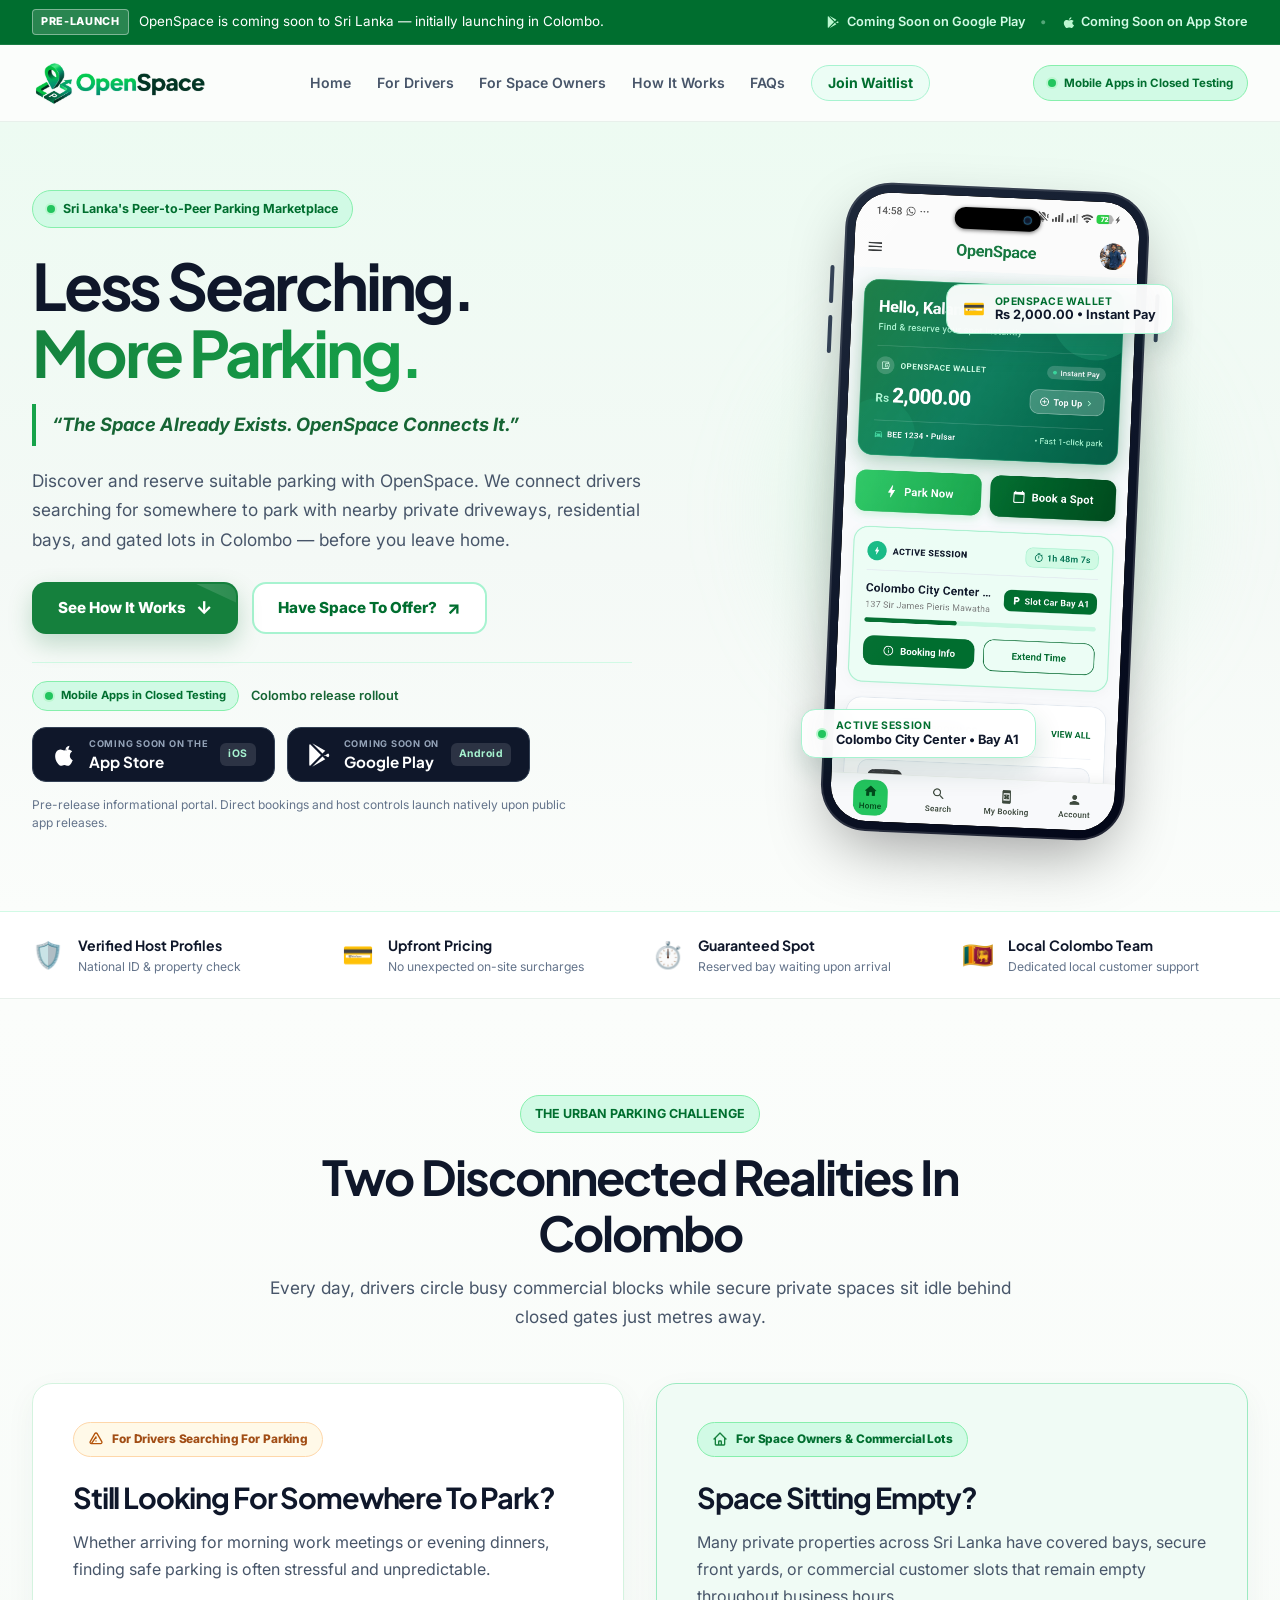
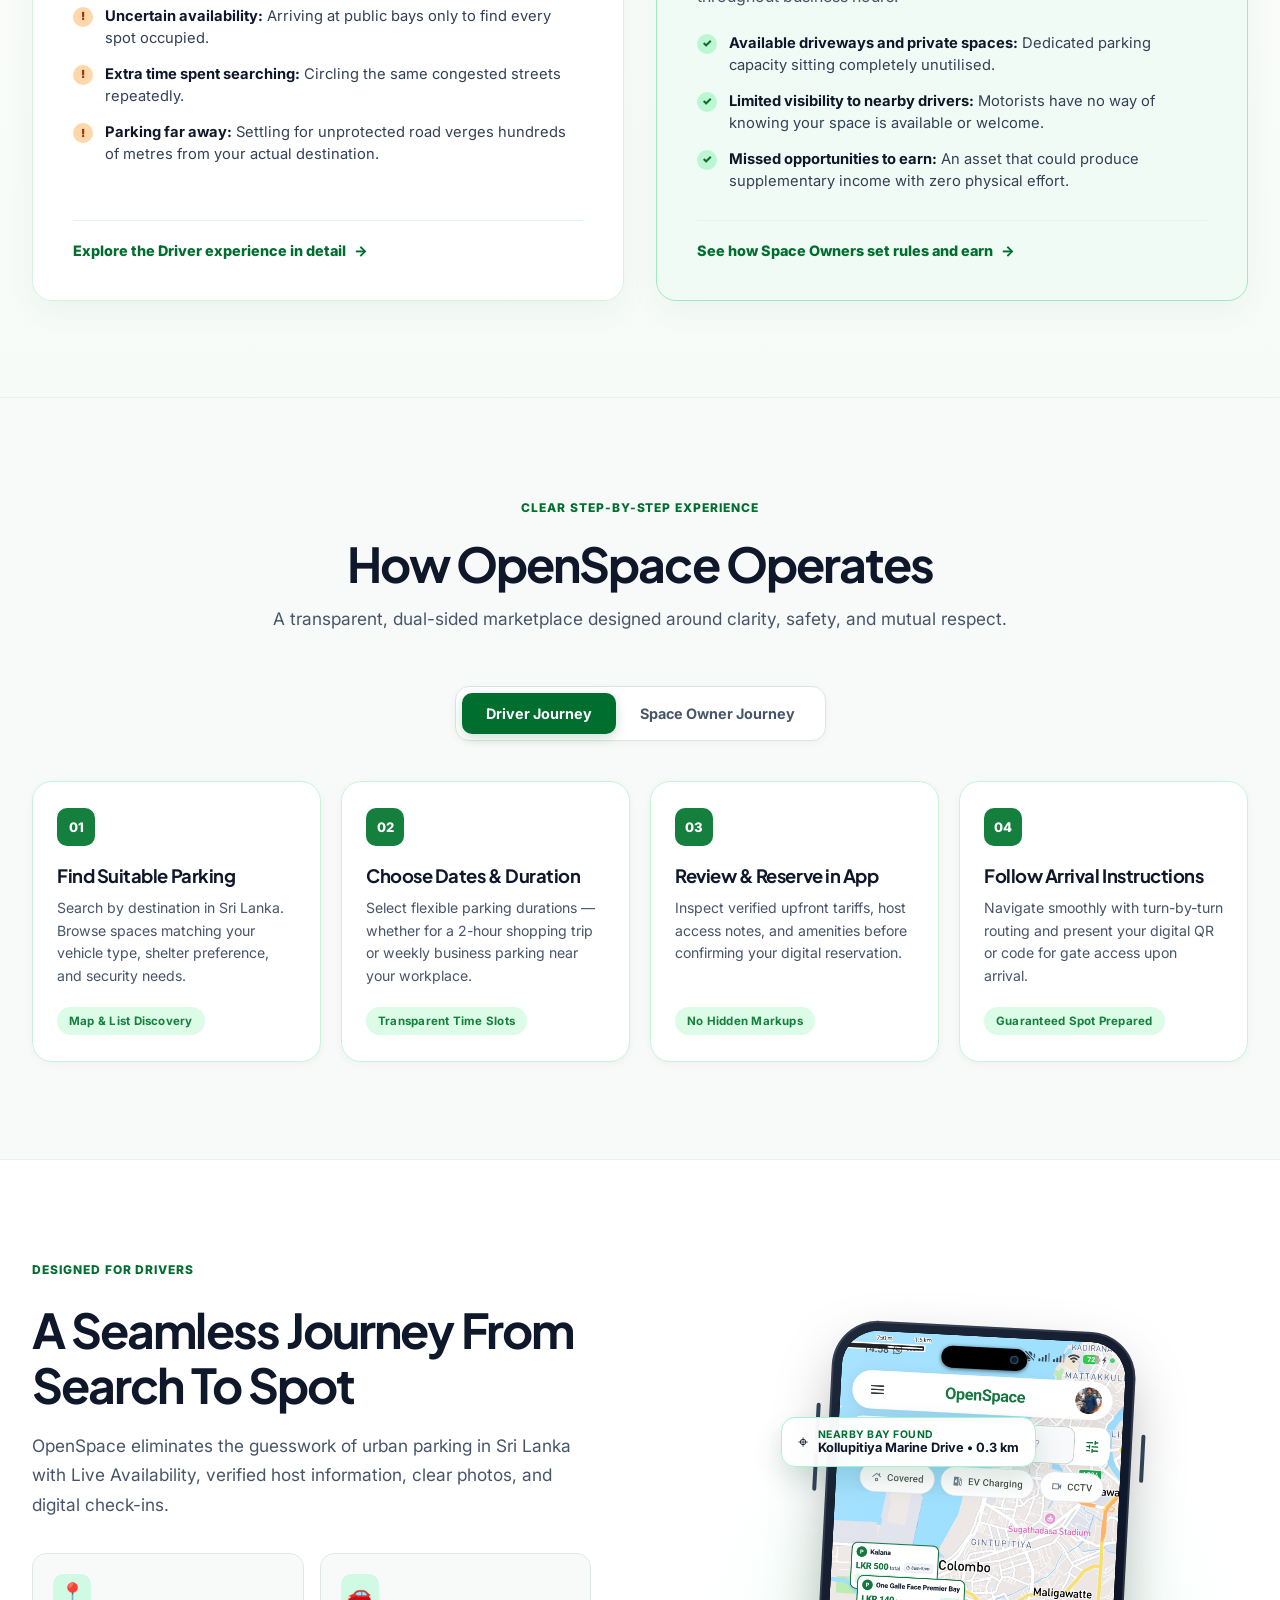
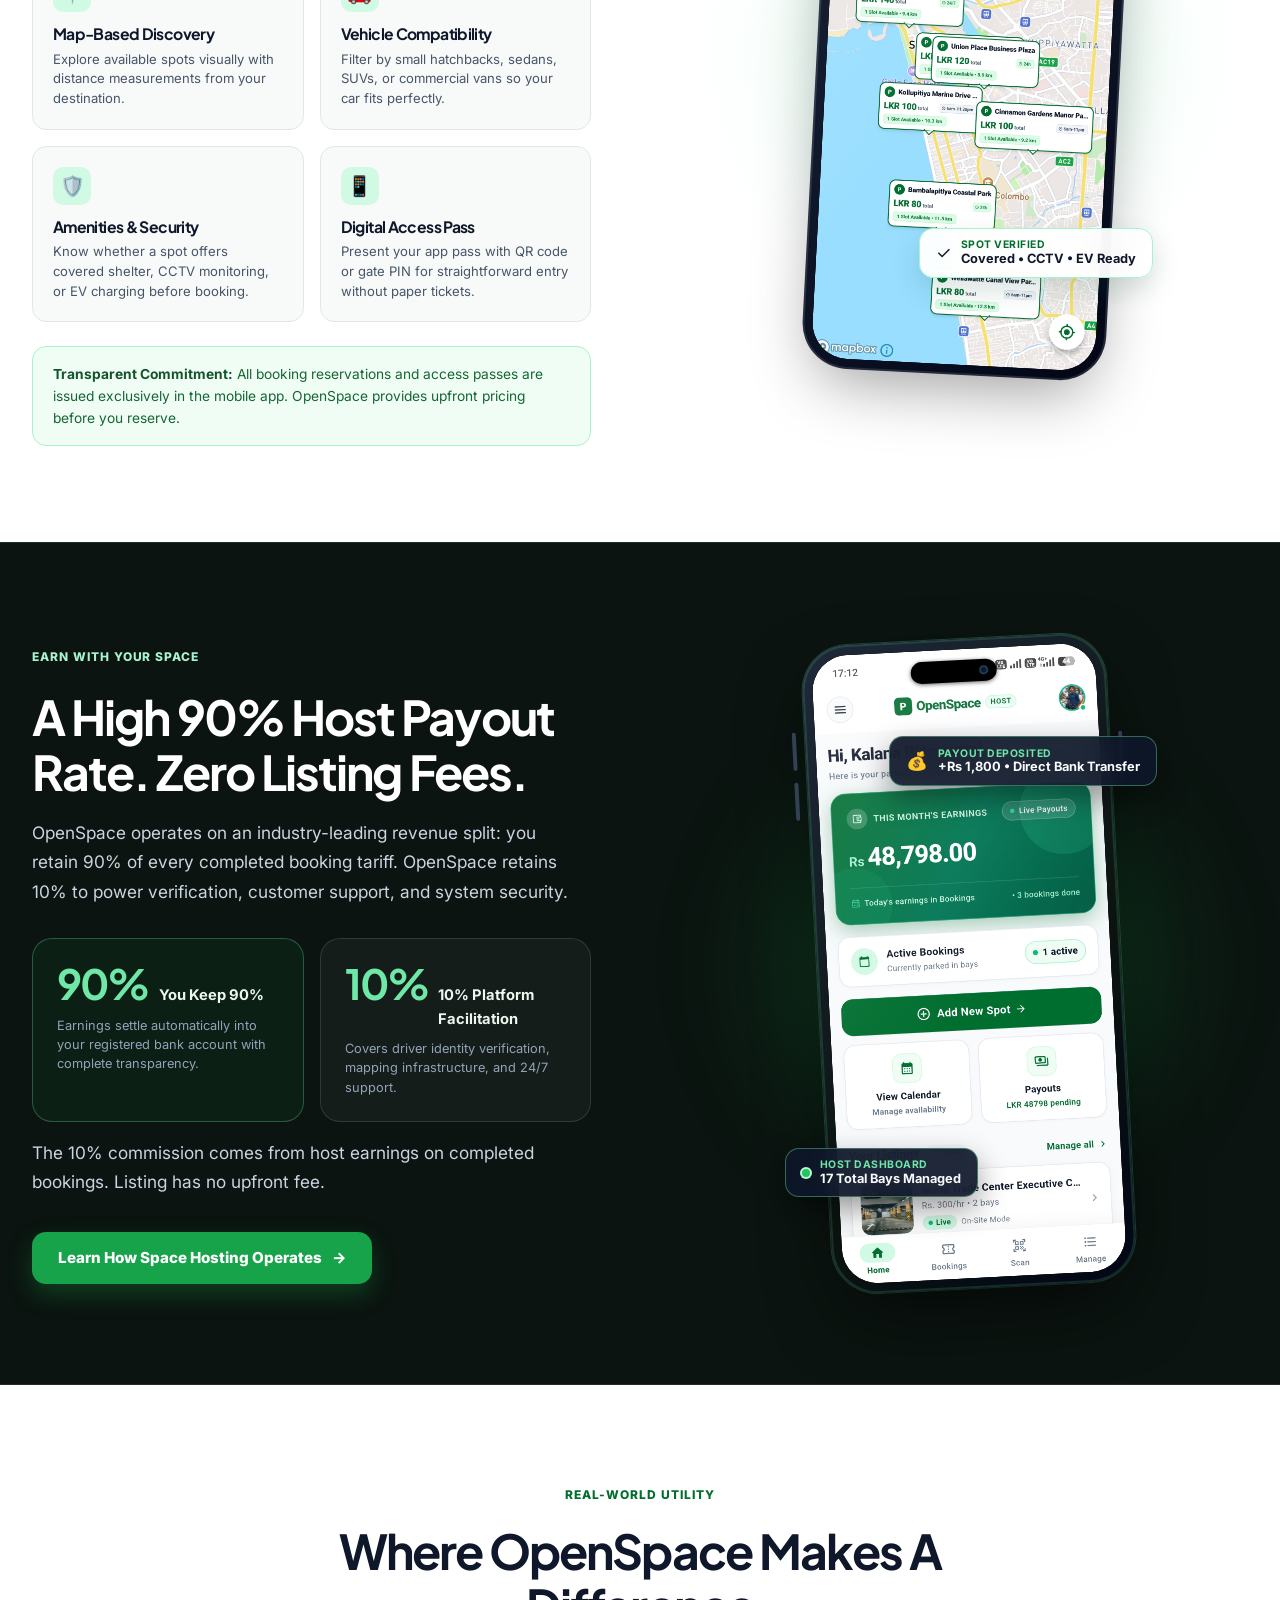
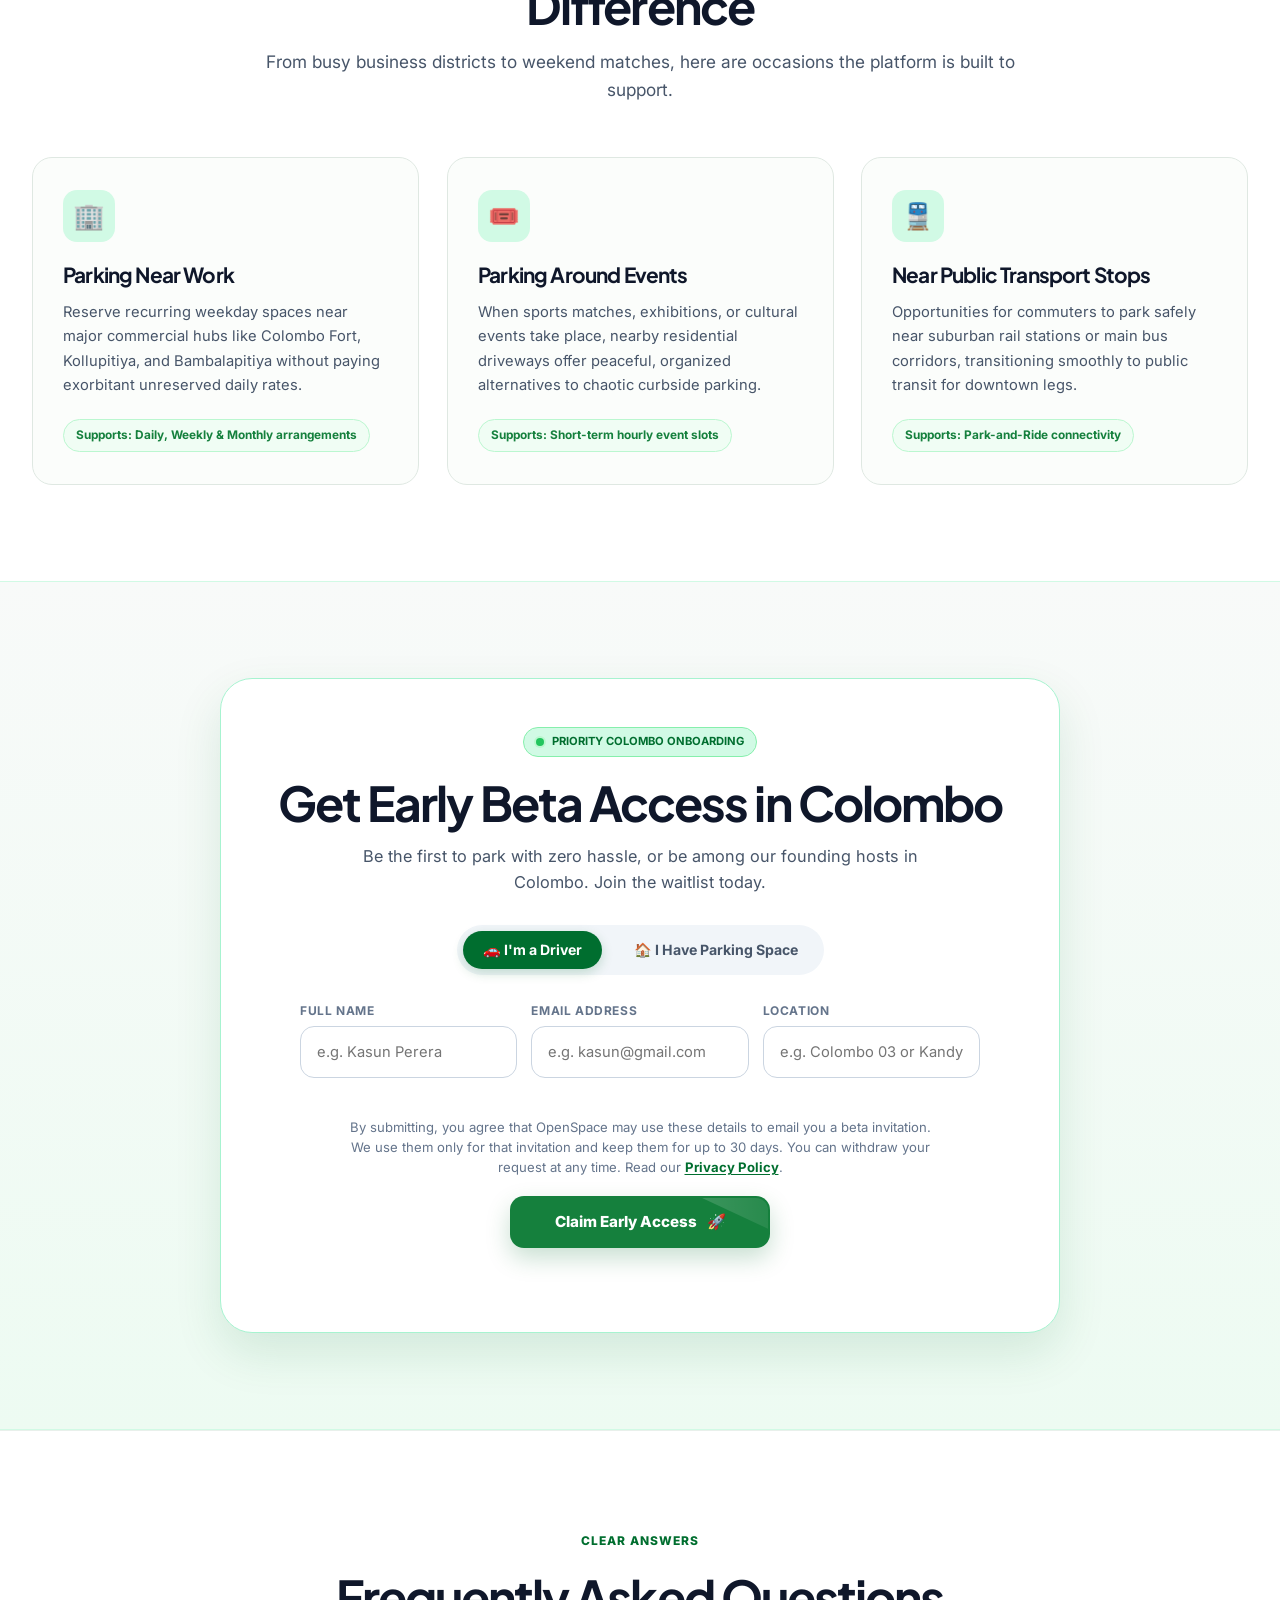
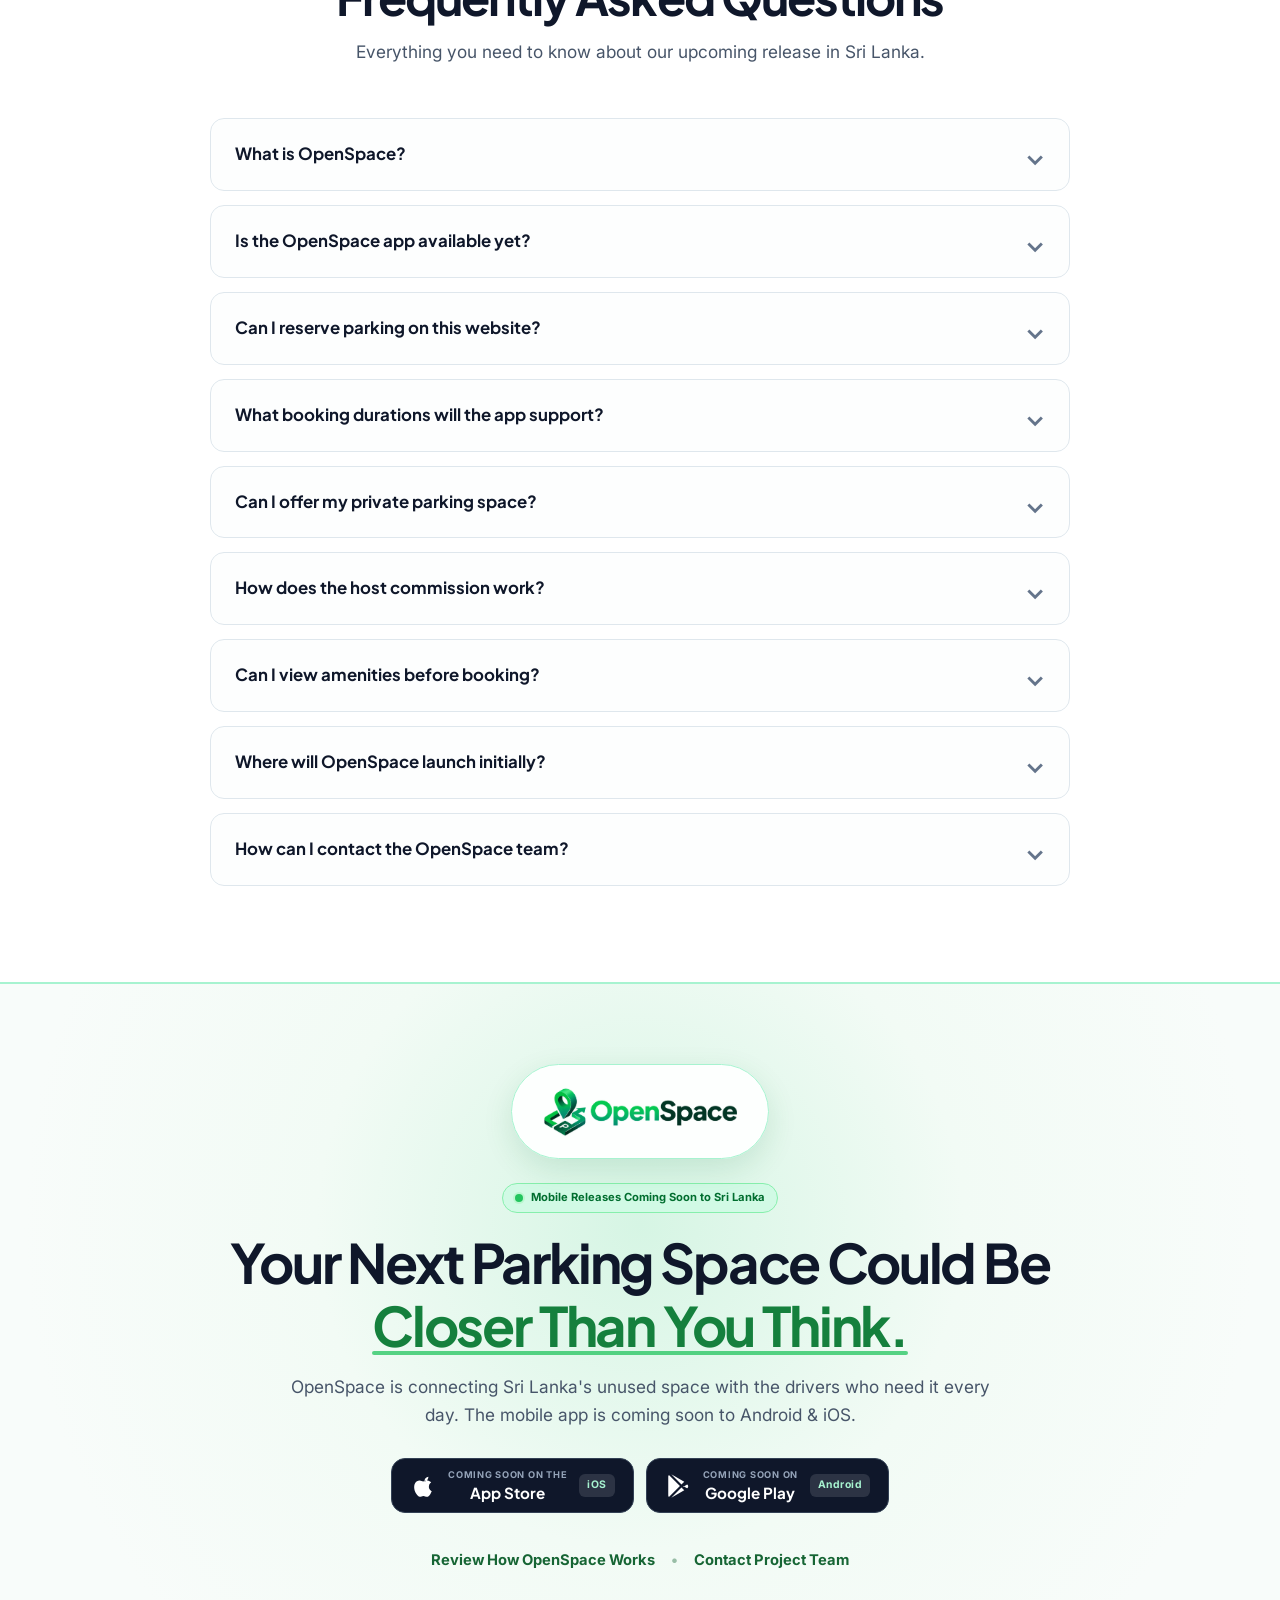
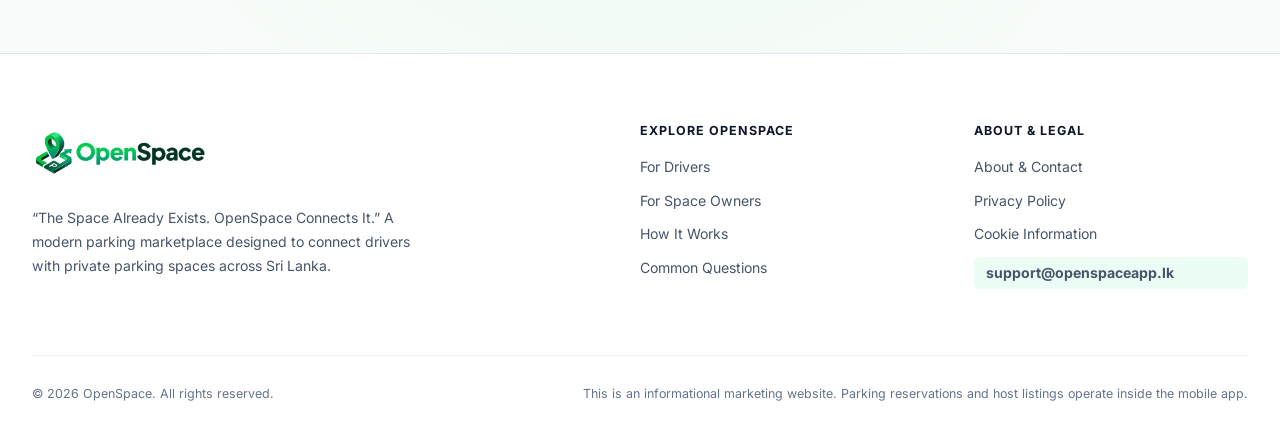
==== commit f7790d26: "Remove Colombo deployment note from footer" ====
--- a/index.html
+++ b/index.html
@@ -660,9 +660,6 @@
             <img src="./assets/imgChatGptImageSep52026092712Pm11.png" alt="OpenSpace" width="180" height="42" />
           </a>
           <p class="footer-tagline">“The Space Already Exists. OpenSpace Connects It.” A modern parking marketplace designed to connect drivers with private parking spaces across Sri Lanka.</p>
-          <div class="footer-small">
-            <span class="status-dot"></span> Initial deployment focus: Colombo, Sri Lanka.
-          </div>
         </div>
 
         <div class="footer-col">
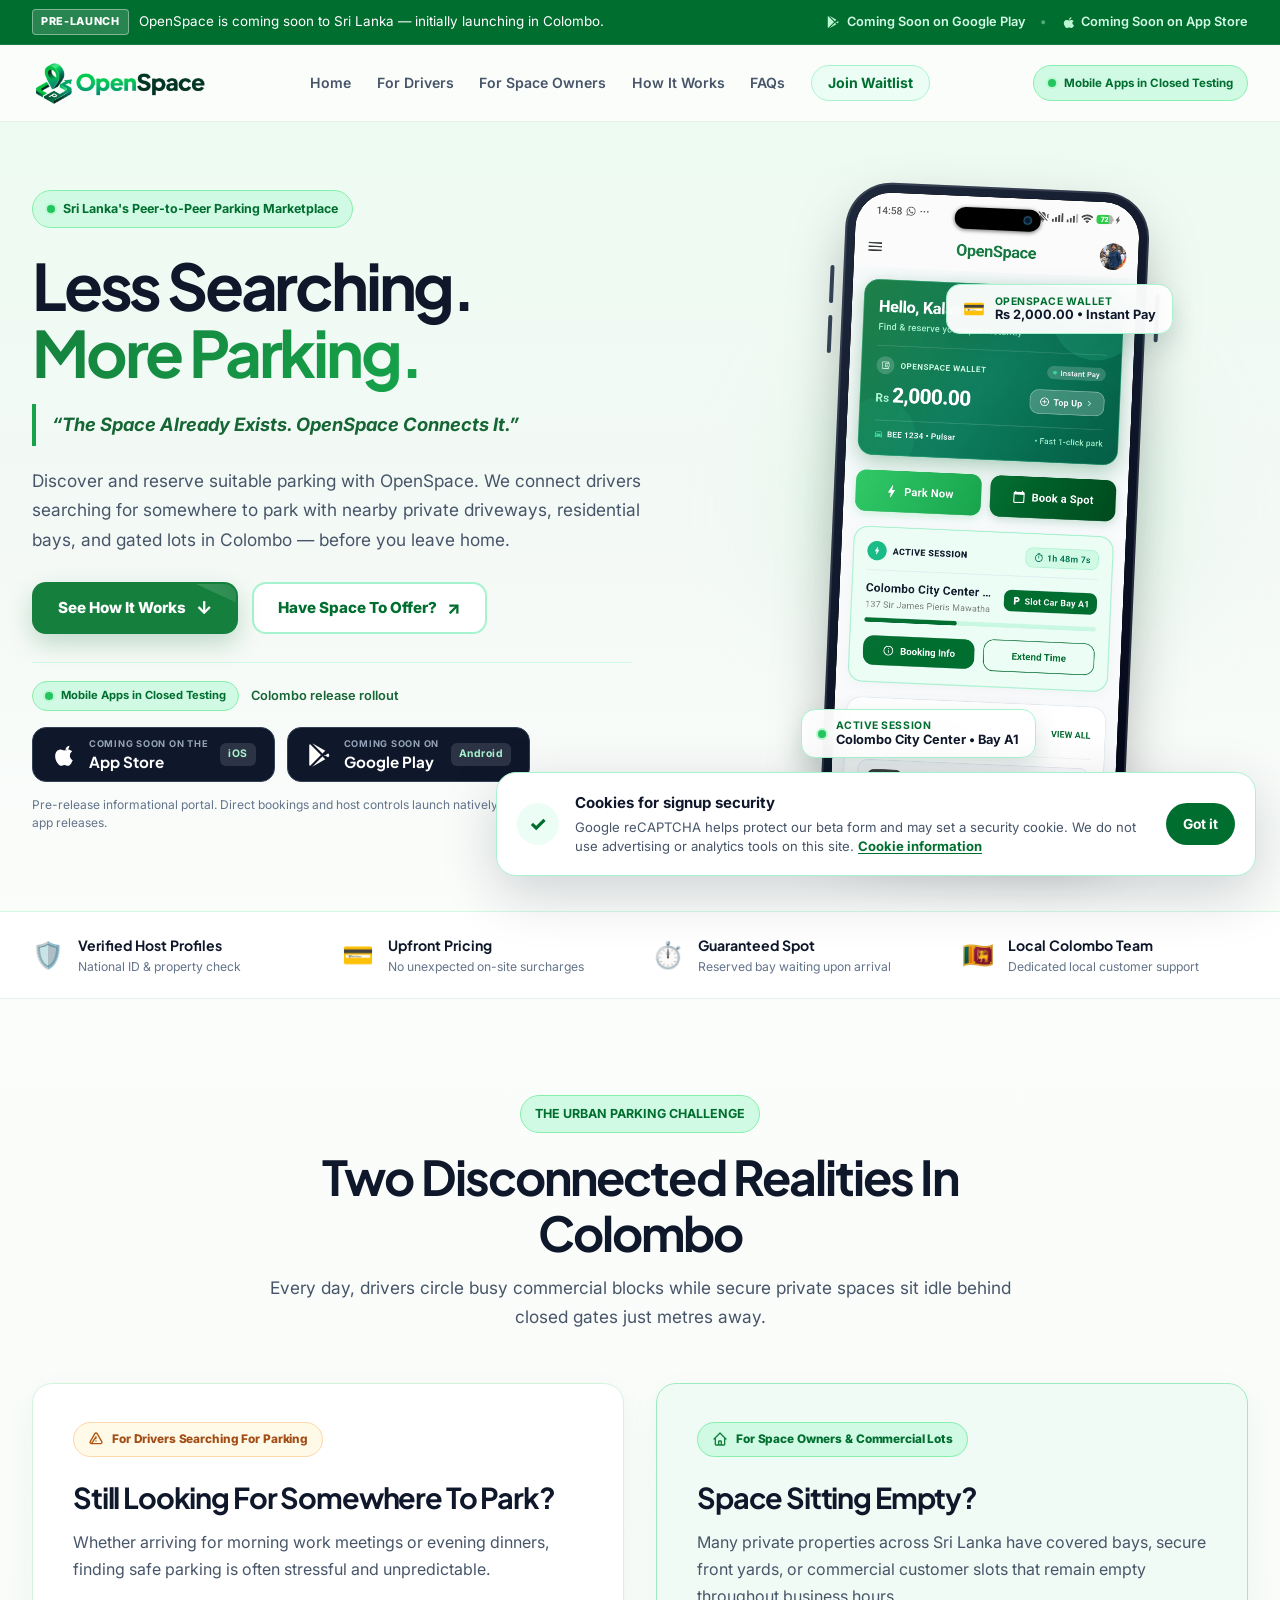
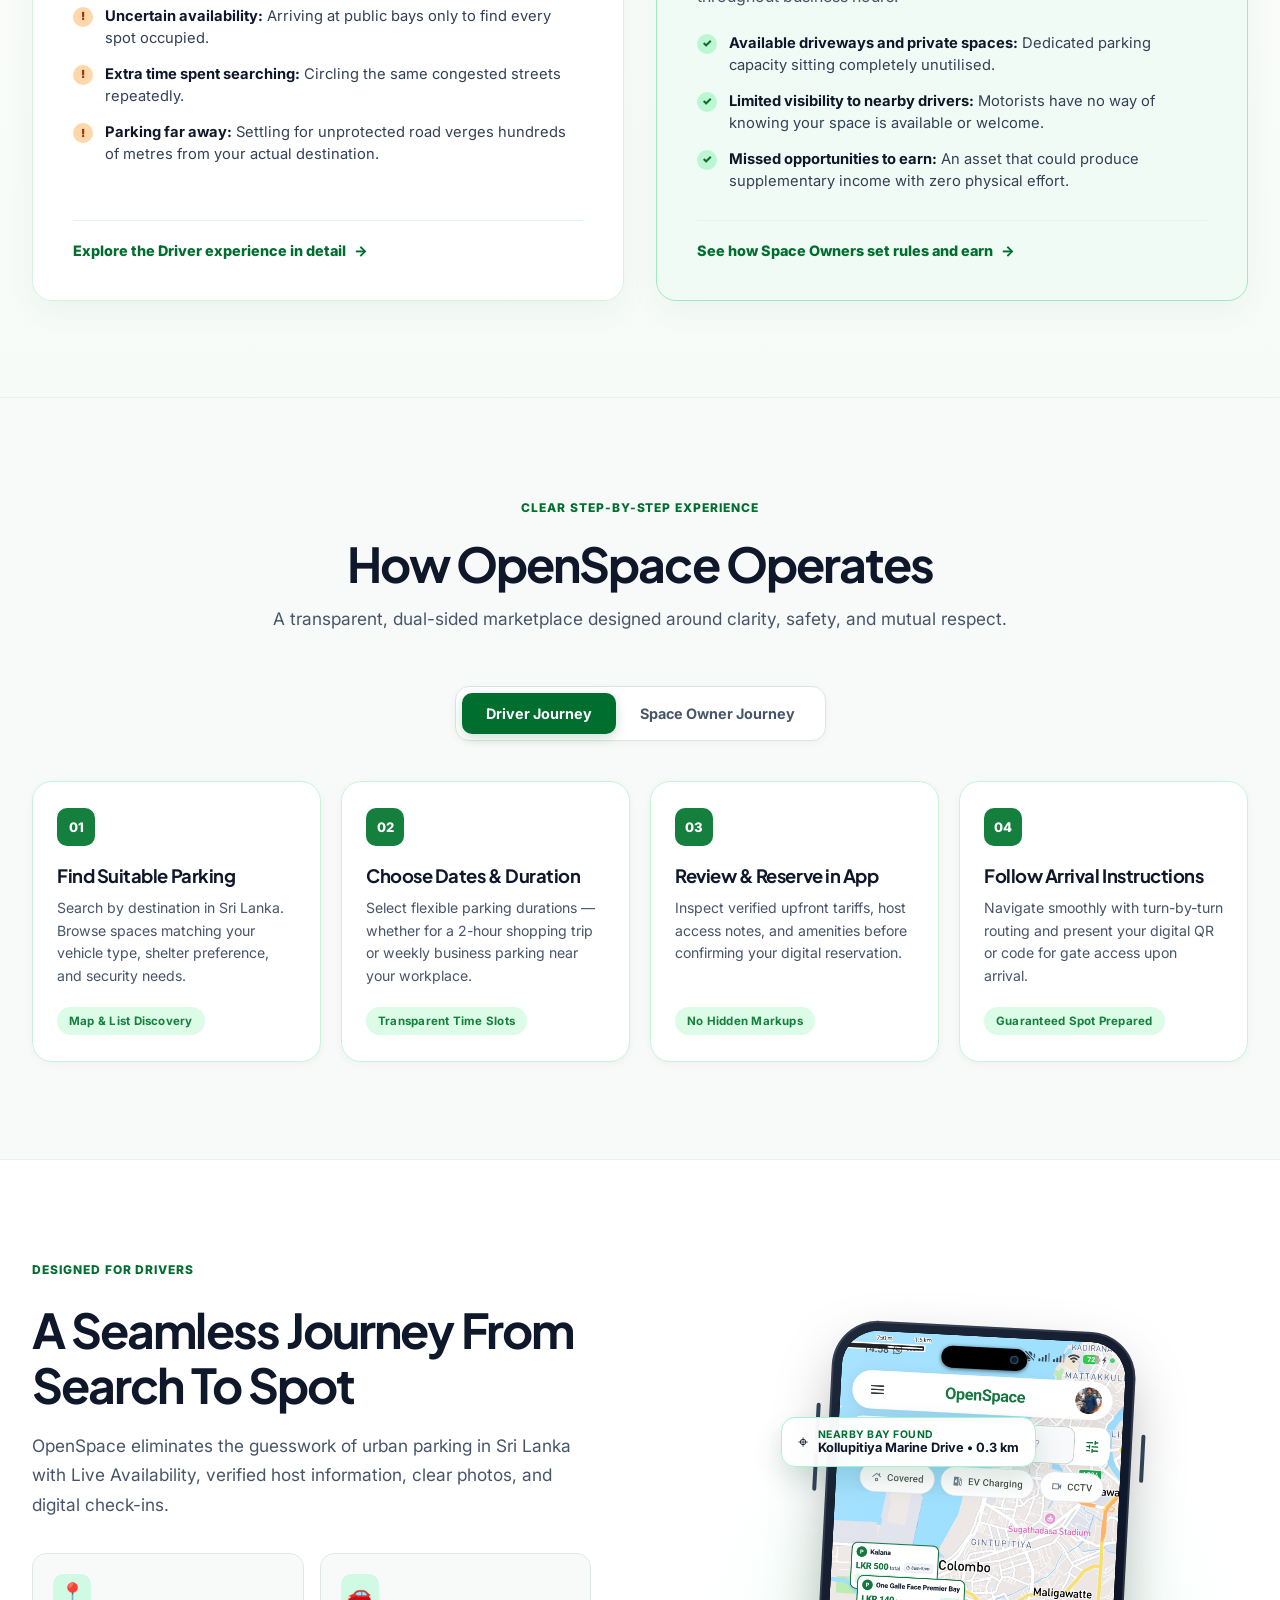
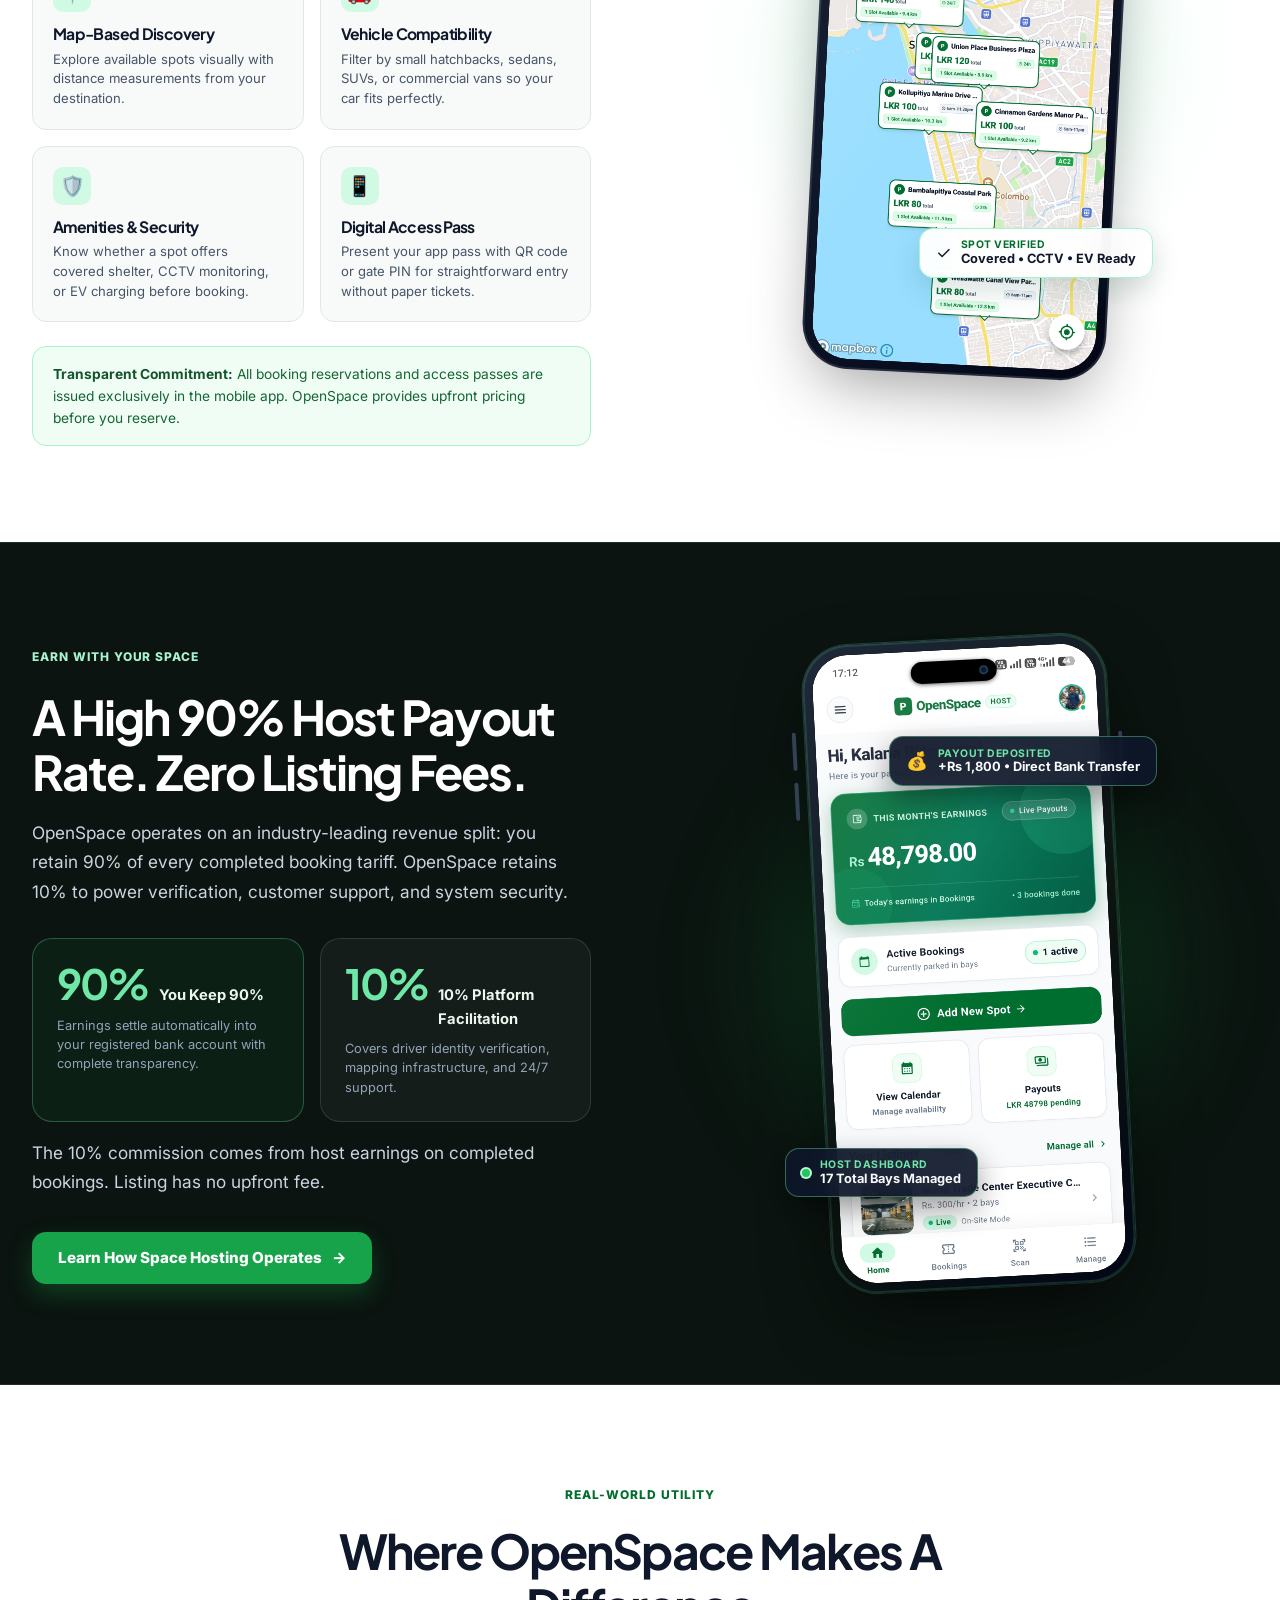
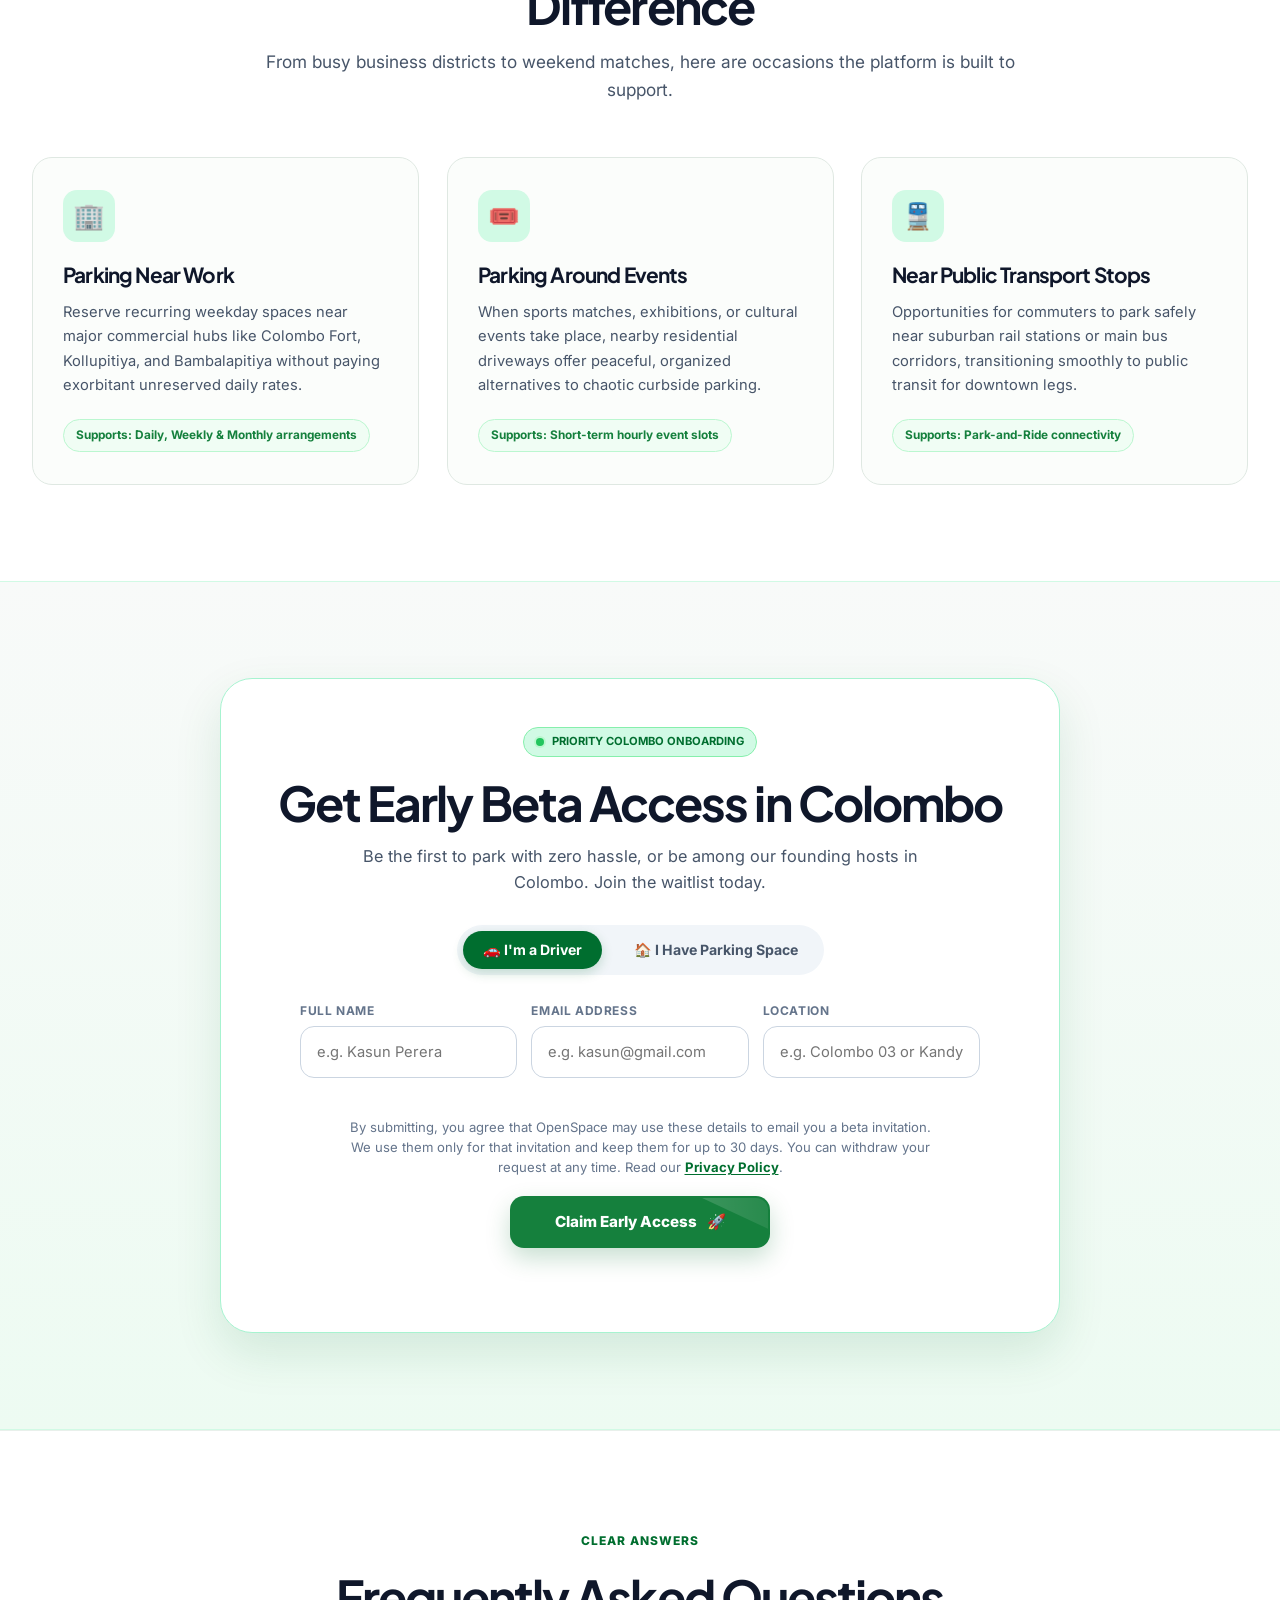
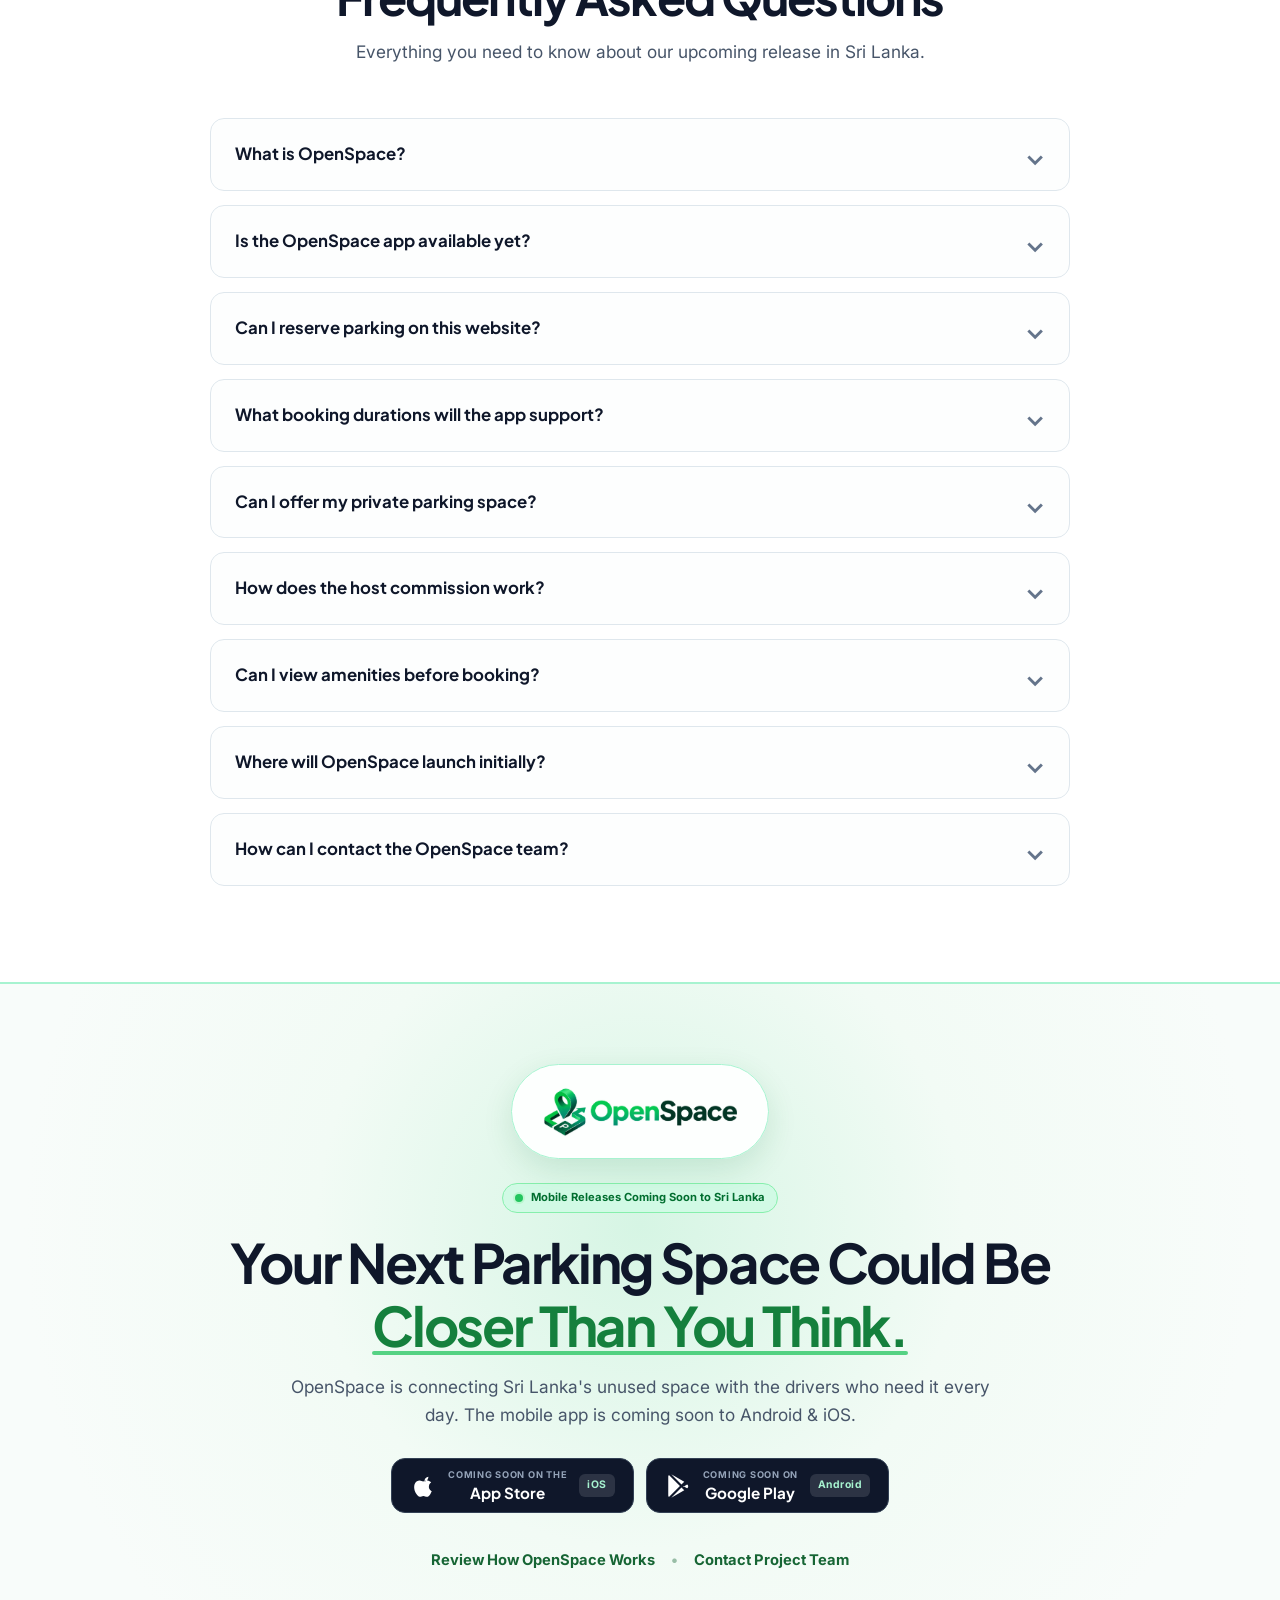
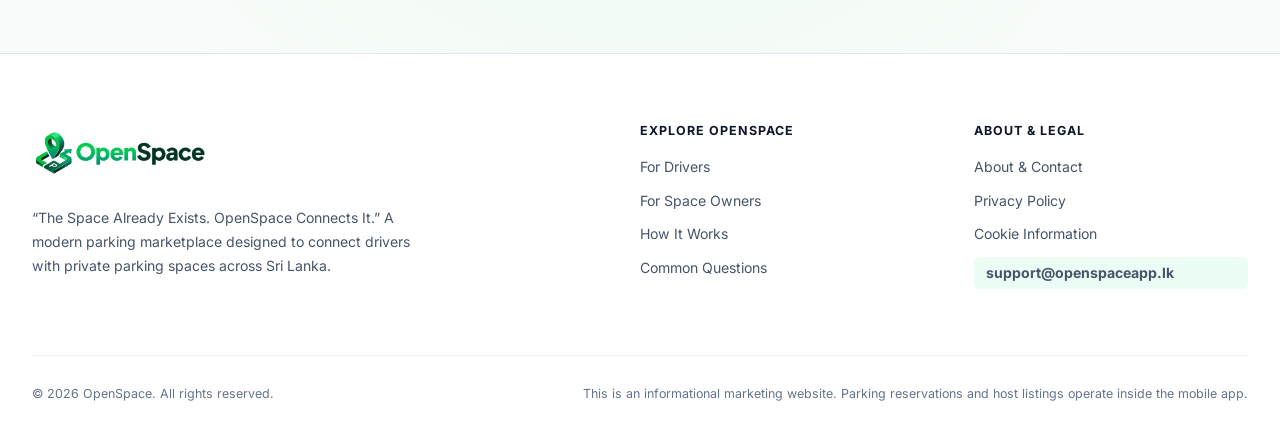
==== commit c9ec9f83: "Add informational cookie notice" ====
--- a/index.html
+++ b/index.html
@@ -14,10 +14,10 @@
     <link rel="preconnect" href="https://fonts.googleapis.com" />
     <link rel="preconnect" href="https://fonts.gstatic.com" crossorigin />
     <link href="https://fonts.googleapis.com/css2?family=Inter:wght@400;500;600;700;800&family=Plus+Jakarta+Sans:wght@500;600;700;800&display=swap" rel="stylesheet" />
-    <link rel="stylesheet" href="./styles.css?v=2.3" />
+    <link rel="stylesheet" href="./styles.css?v=2.4" />
     <link rel="stylesheet" href="./polish.css?v=2.1" />
     <script src="https://www.google.com/recaptcha/api.js" async defer></script>
-    <script src="./main.js?v=2.4" defer></script>
+    <script src="./main.js?v=2.5" defer></script>
   </head>
   <body>
     <!-- Top Scroll Reading Progress Indicator -->
@@ -684,5 +684,14 @@
         <span>This is an informational marketing website. Parking reservations and host listings operate inside the mobile app.</span>
       </div>
     </footer>
+
+    <aside class="cookie-notice" id="cookie-notice" aria-label="Cookie information" hidden>
+      <div class="cookie-notice-icon" aria-hidden="true">✓</div>
+      <div class="cookie-notice-copy">
+        <strong>Cookies for signup security</strong>
+        <p>Google reCAPTCHA helps protect our beta form and may set a security cookie. We do not use advertising or analytics tools on this site. <a href="./cookies.html">Cookie information</a></p>
+      </div>
+      <button class="cookie-notice-dismiss" id="cookie-notice-dismiss" type="button">Got it</button>
+    </aside>
   </body>
 </html>
--- a/styles.css
+++ b/styles.css
@@ -1799,6 +1799,113 @@
   font-size: 0.78rem;
 }
 
+/* Small informational notice for the beta form's security cookie. */
+.cookie-notice {
+  position: fixed;
+  right: 24px;
+  bottom: 24px;
+  z-index: 1000;
+  display: flex;
+  align-items: center;
+  gap: 16px;
+  width: min(760px, calc(100vw - 48px));
+  padding: 18px 20px;
+  border: 1px solid var(--green-border);
+  border-radius: var(--radius-lg);
+  background: #ffffff;
+  box-shadow: 0 18px 55px rgba(15, 23, 42, 0.18);
+}
+
+.cookie-notice[hidden] {
+  display: none;
+}
+
+.cookie-notice-icon {
+  flex: none;
+  display: grid;
+  place-items: center;
+  width: 42px;
+  height: 42px;
+  border-radius: 50%;
+  background: var(--green-soft);
+  color: var(--green);
+  font-size: 1.25rem;
+  font-weight: 800;
+}
+
+.cookie-notice-copy {
+  flex: 1;
+  min-width: 0;
+}
+
+.cookie-notice-copy strong {
+  display: block;
+  color: var(--ink);
+  font-size: 0.94rem;
+}
+
+.cookie-notice-copy p {
+  margin: 3px 0 0;
+  color: var(--body);
+  font-size: 0.82rem;
+  line-height: 1.5;
+}
+
+.cookie-notice-copy a {
+  color: var(--green);
+  font-weight: 700;
+  text-decoration: underline;
+  text-underline-offset: 2px;
+}
+
+.cookie-notice-dismiss {
+  flex: none;
+  min-height: 42px;
+  padding: 9px 17px;
+  border: 0;
+  border-radius: var(--radius-full);
+  background: var(--green);
+  color: #ffffff;
+  font-size: 0.86rem;
+  font-weight: 700;
+}
+
+.cookie-notice-dismiss:hover {
+  background: #005425;
+}
+
+.cookie-notice-dismiss:focus-visible,
+.cookie-notice-copy a:focus-visible {
+  outline: 3px solid var(--green-vibrant);
+  outline-offset: 3px;
+}
+
+@media (max-width: 600px) {
+  .cookie-notice {
+    right: 12px;
+    bottom: 12px;
+    width: calc(100vw - 24px);
+    align-items: flex-start;
+    flex-wrap: wrap;
+    gap: 10px;
+    padding: 16px;
+  }
+
+  .cookie-notice-icon {
+    width: 32px;
+    height: 32px;
+    font-size: 1rem;
+  }
+
+  .cookie-notice-copy {
+    flex-basis: calc(100% - 42px);
+  }
+
+  .cookie-notice-dismiss {
+    width: 100%;
+  }
+}
+
 /* ==========================================================================
    Responsive Breakpoints
    ========================================================================== */
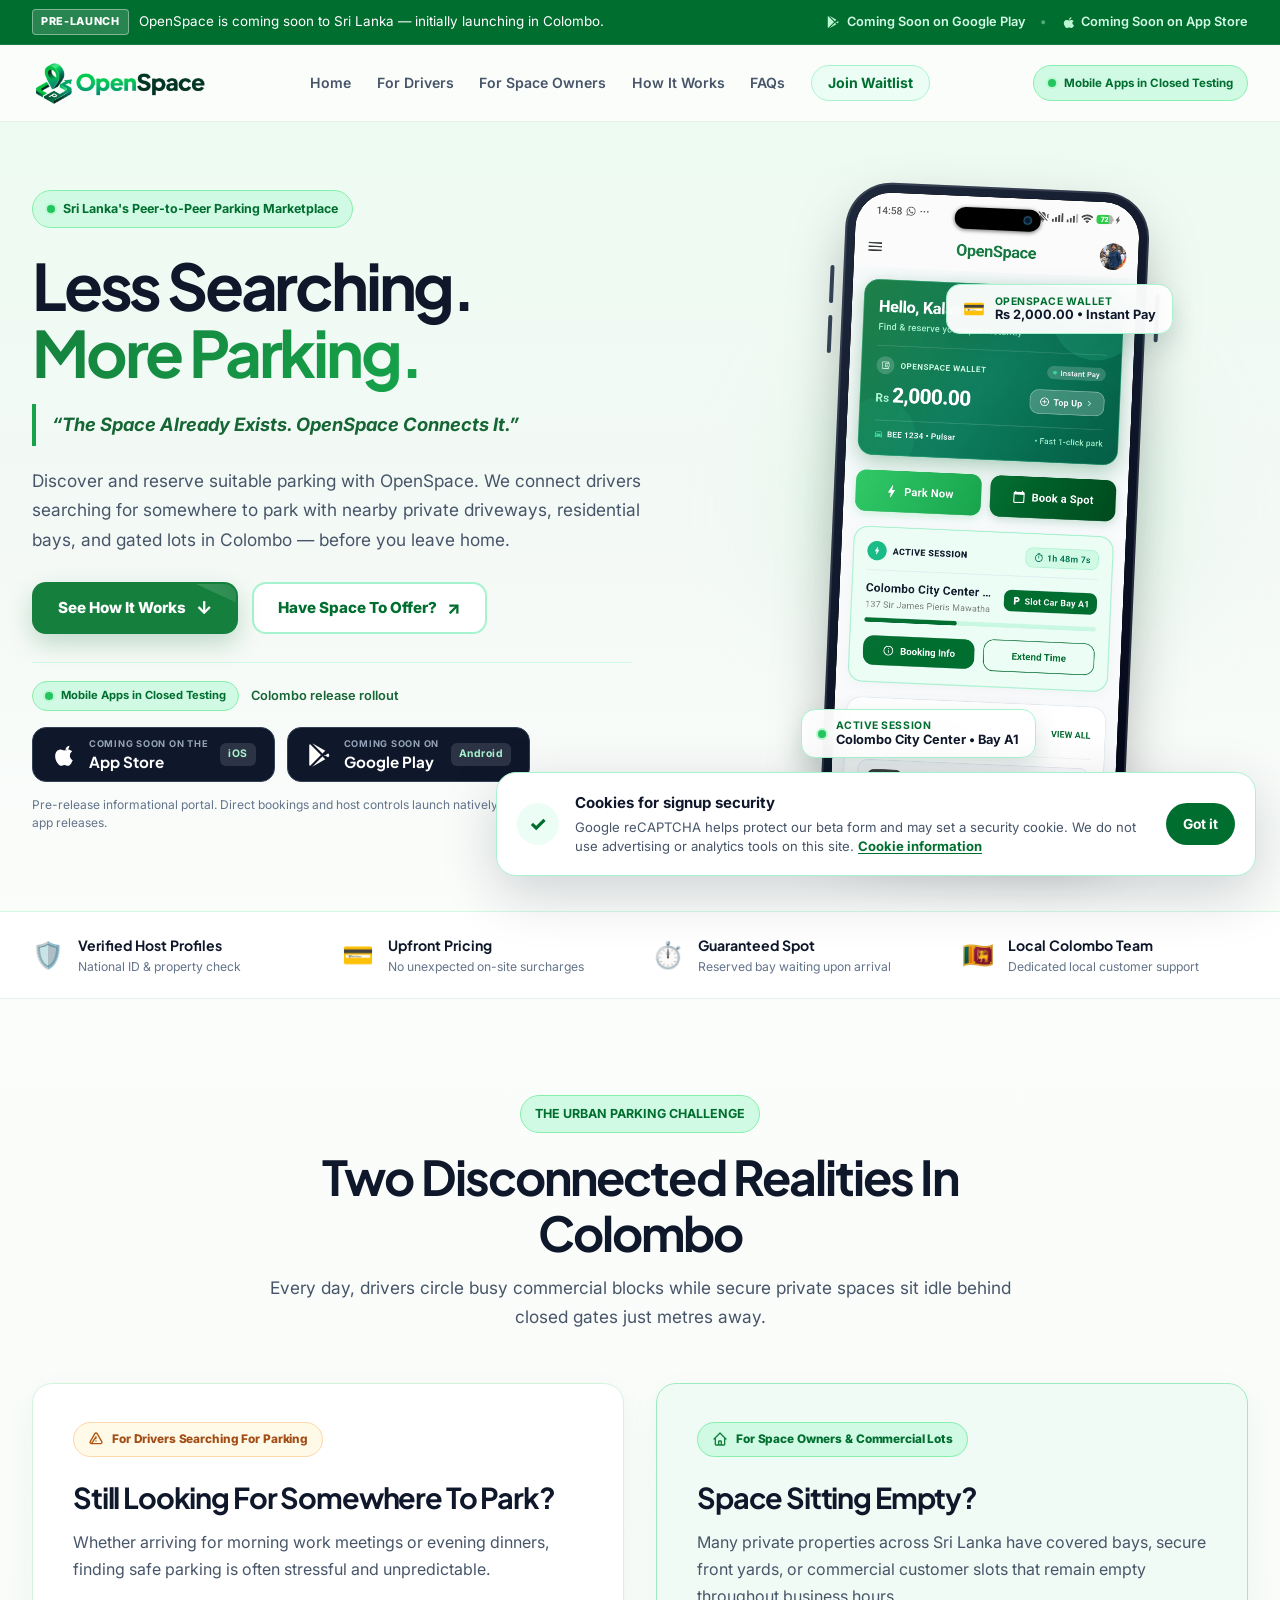
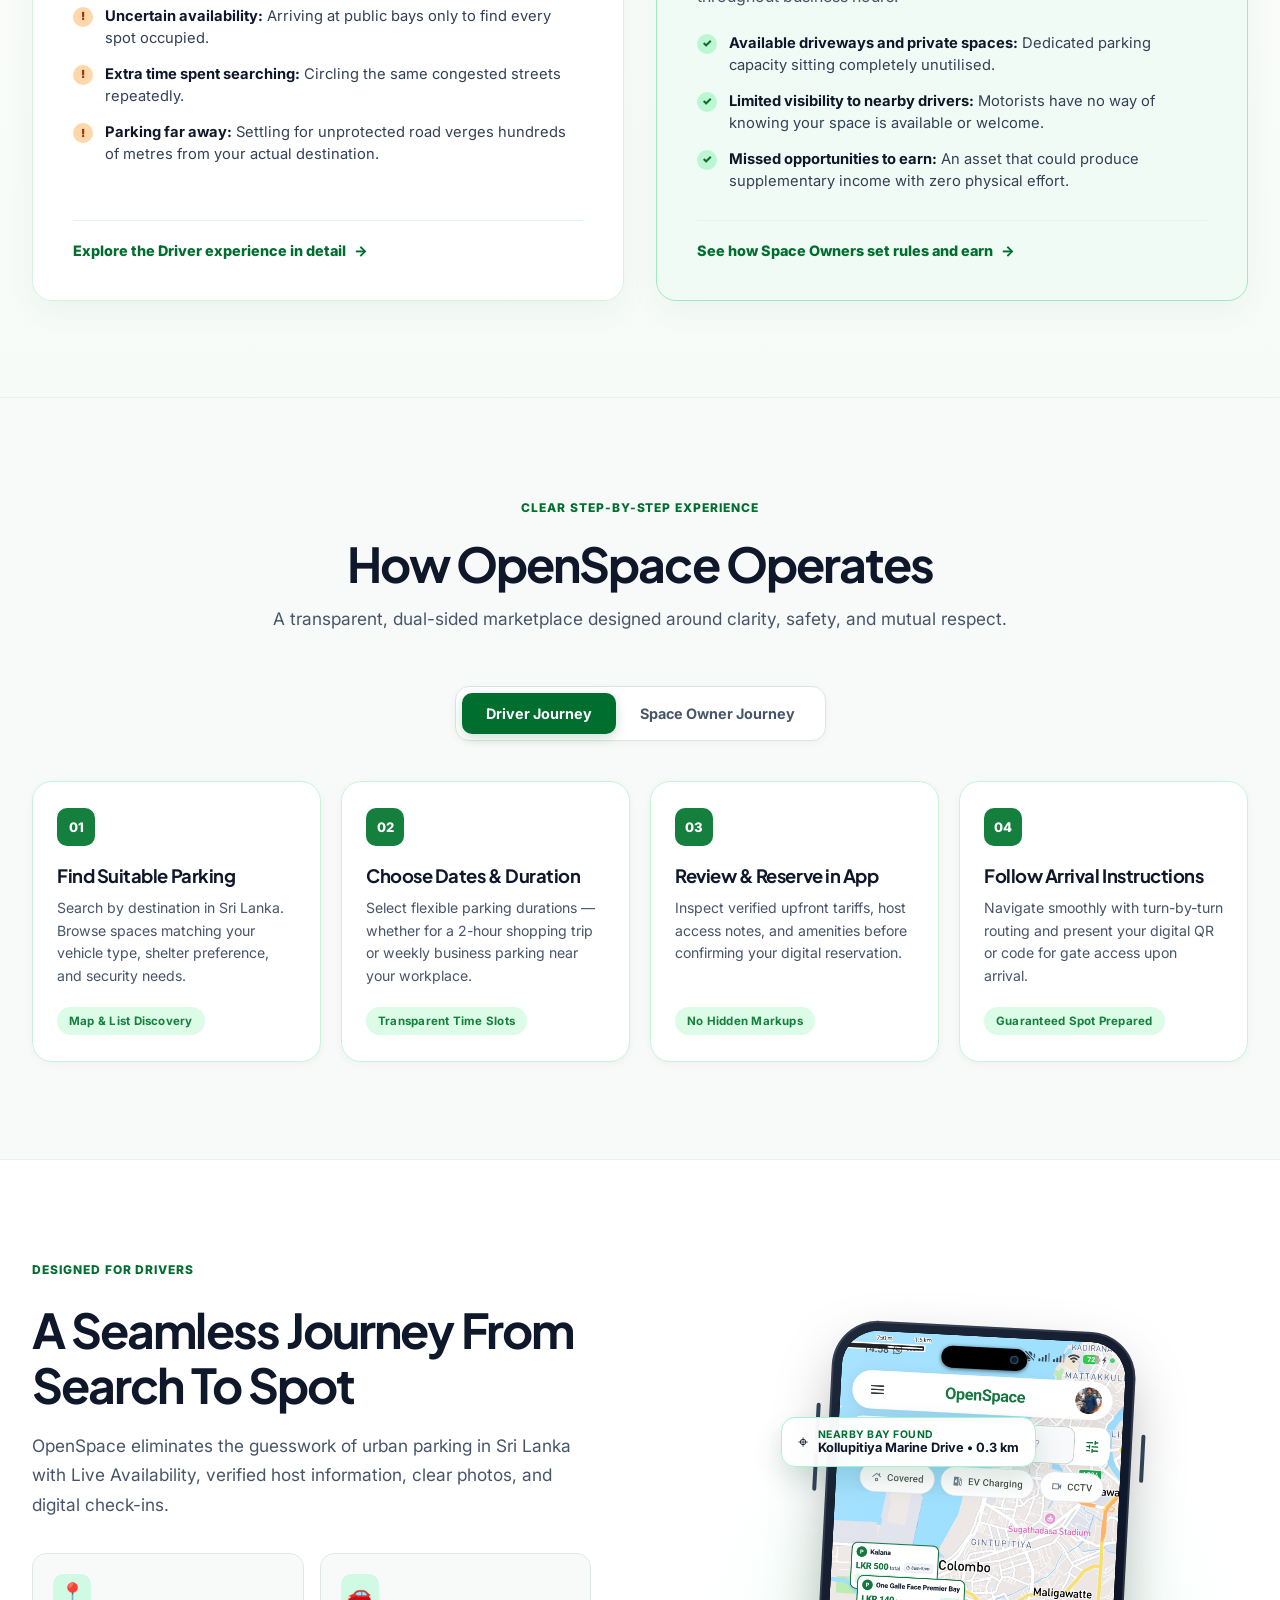
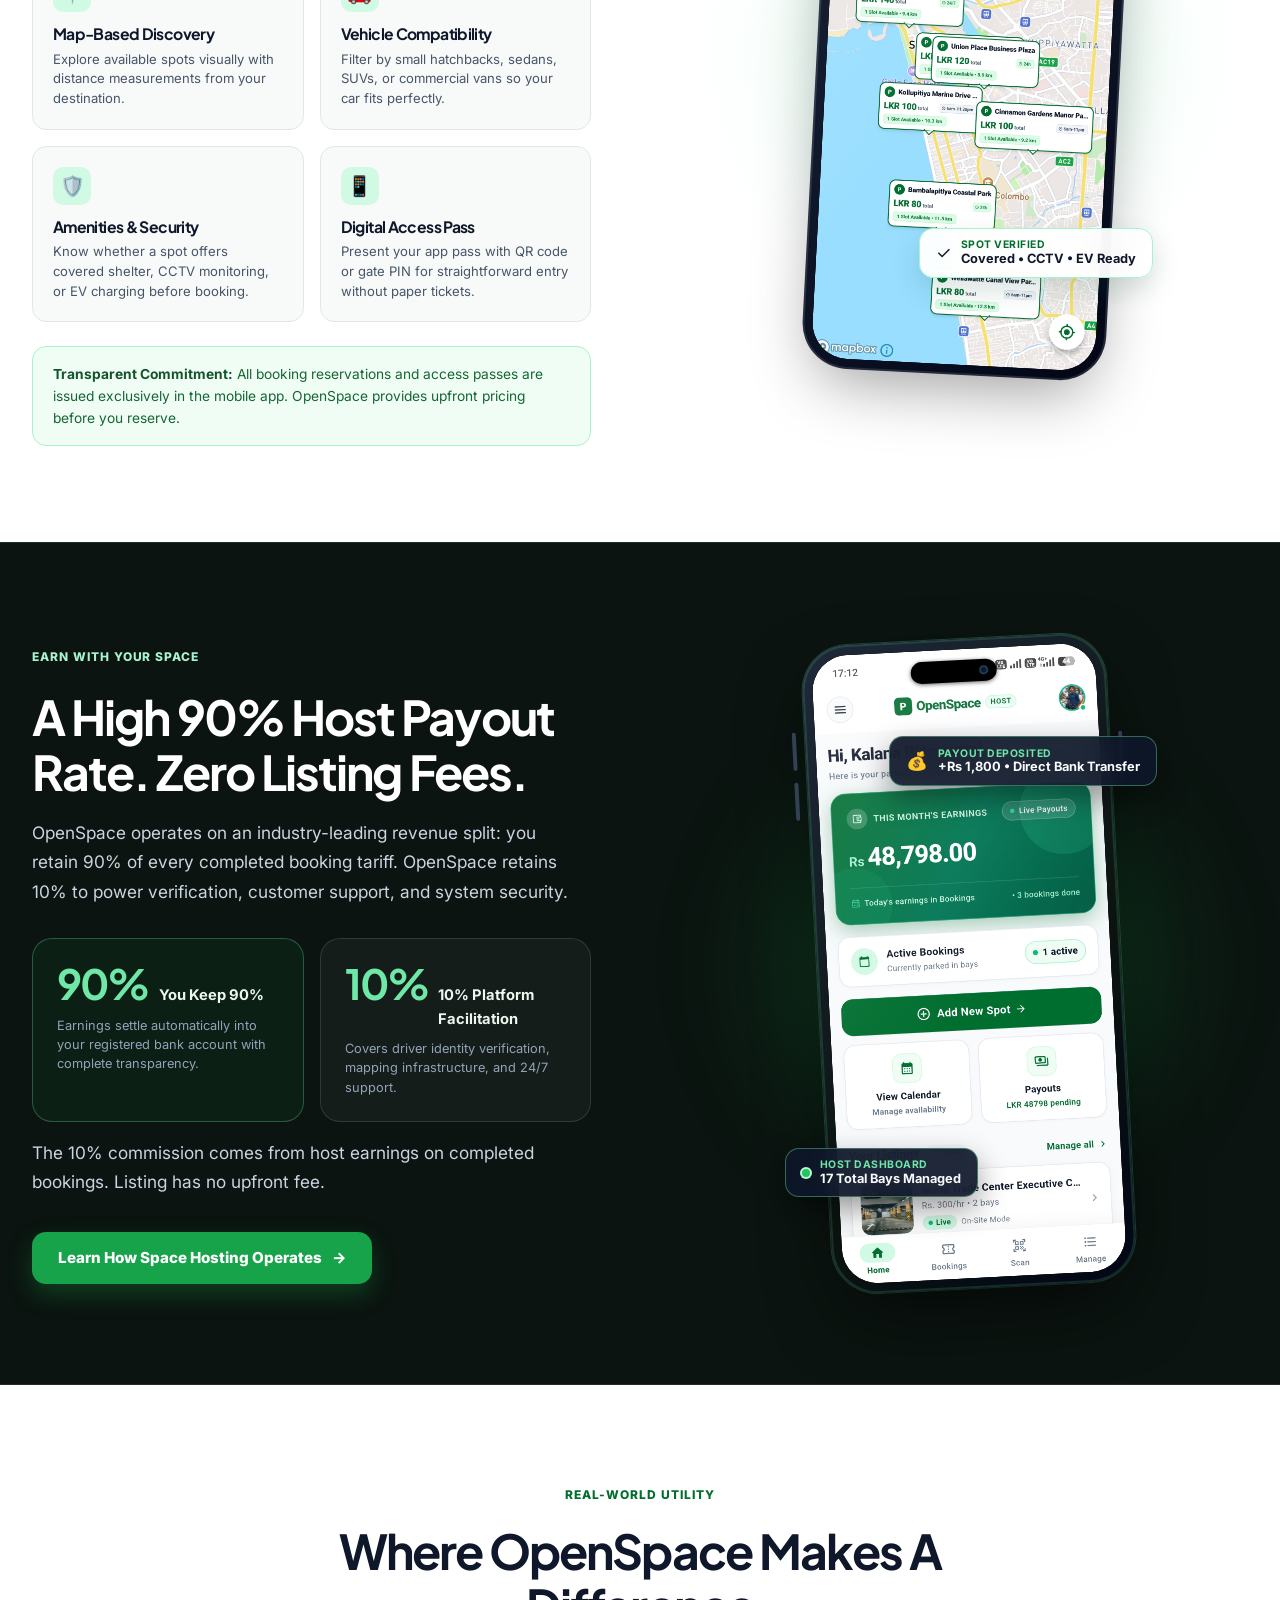
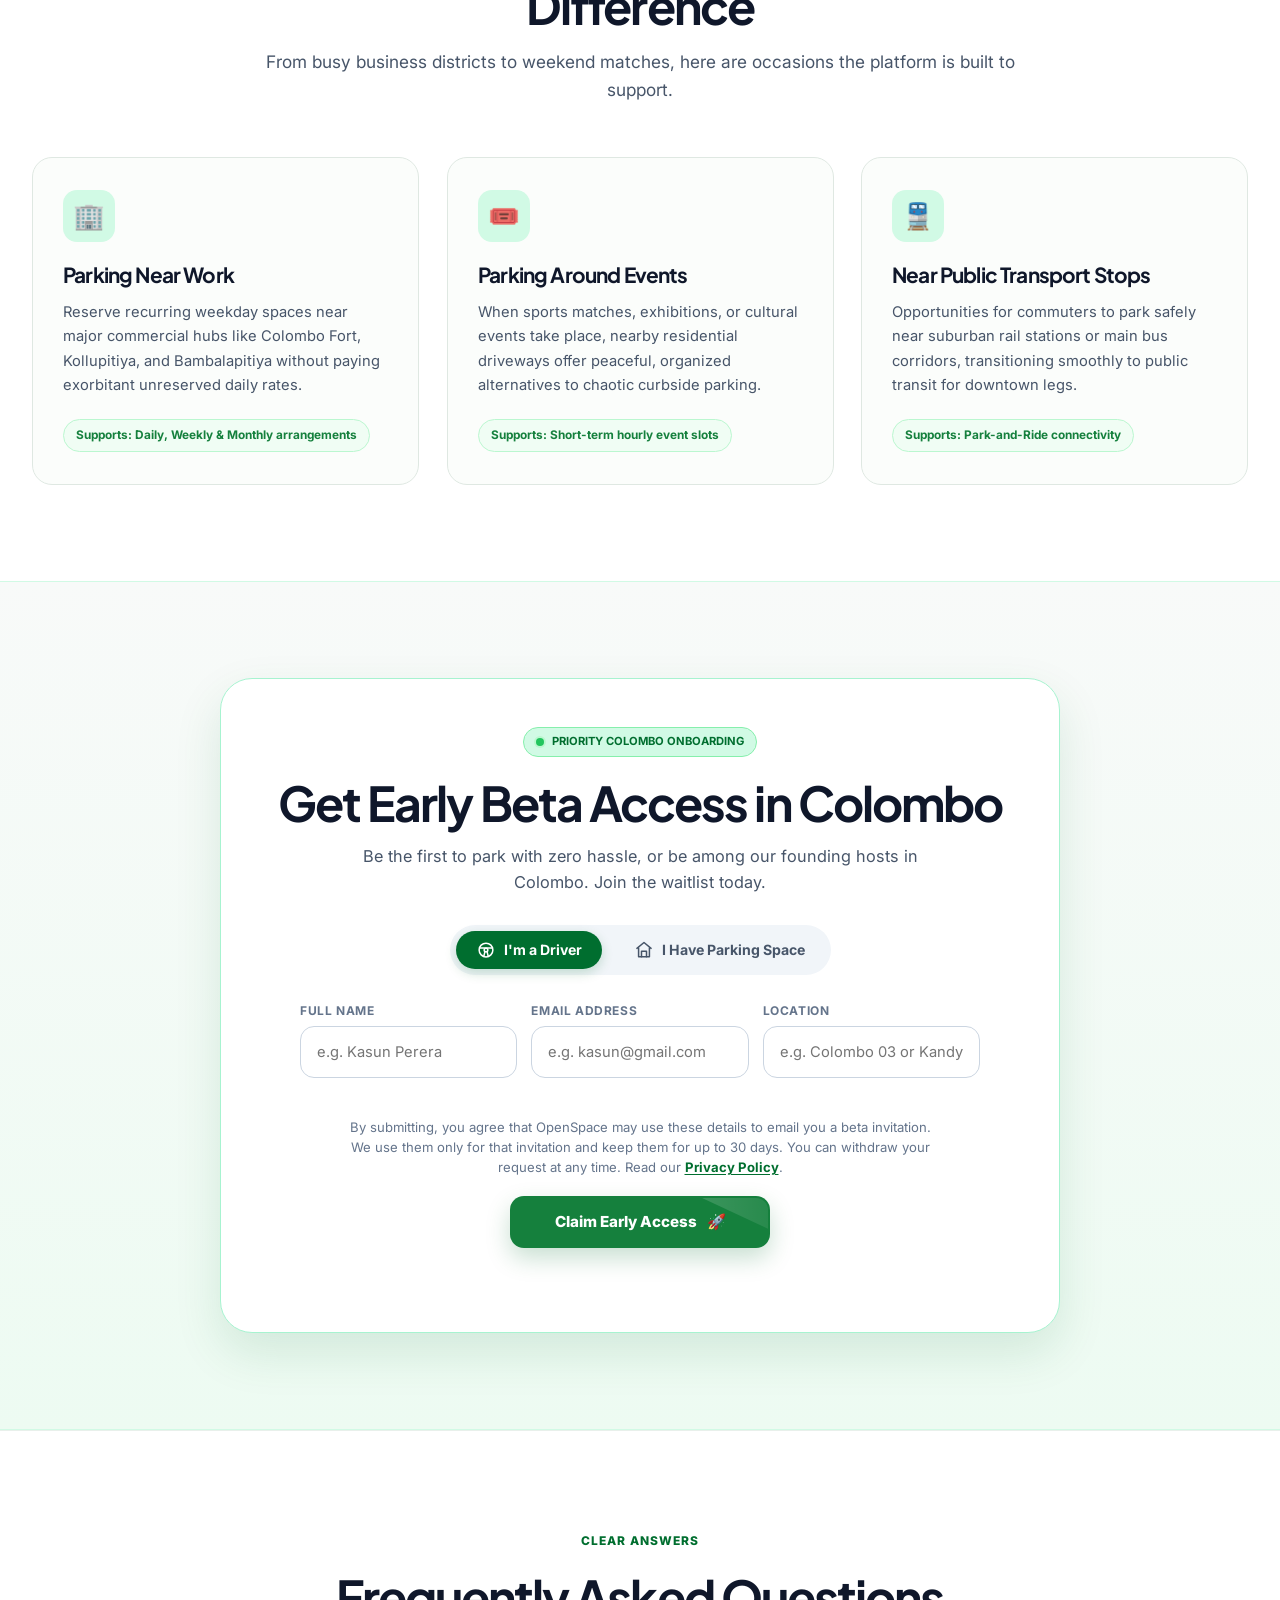
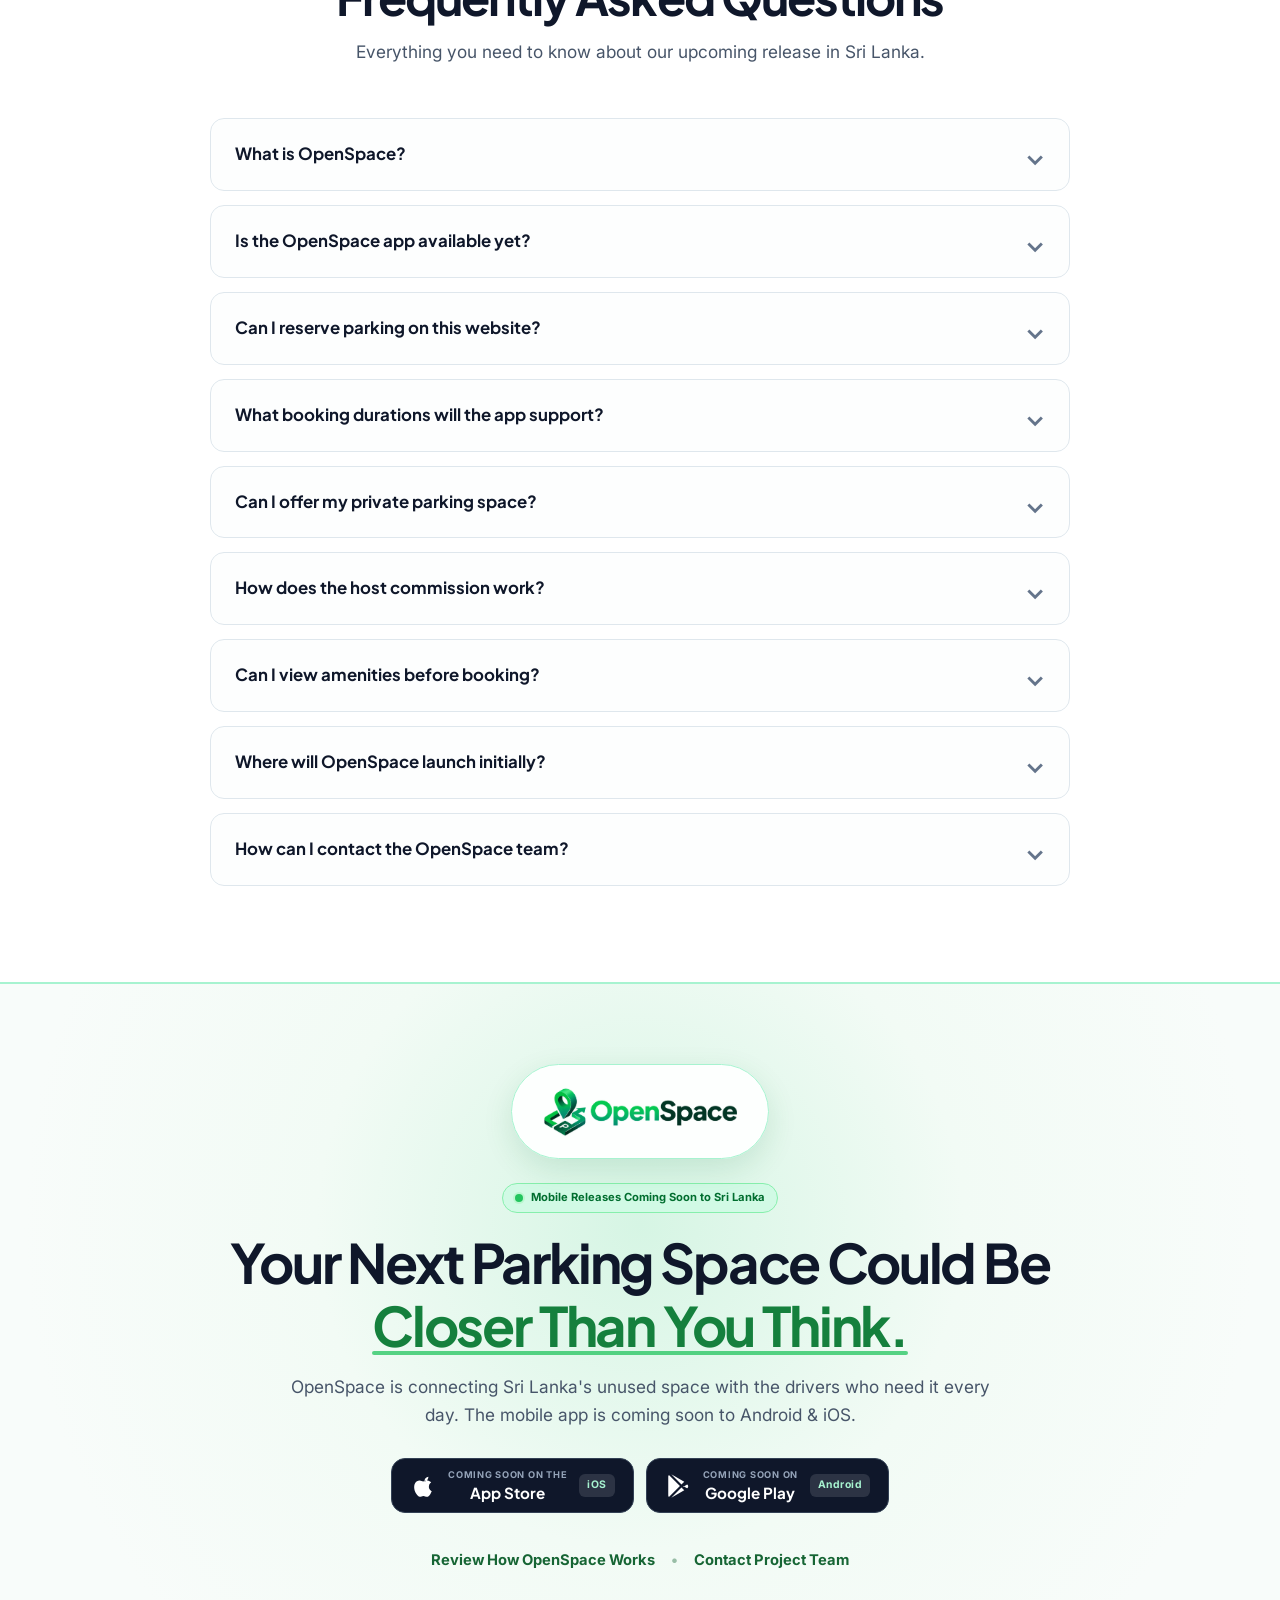
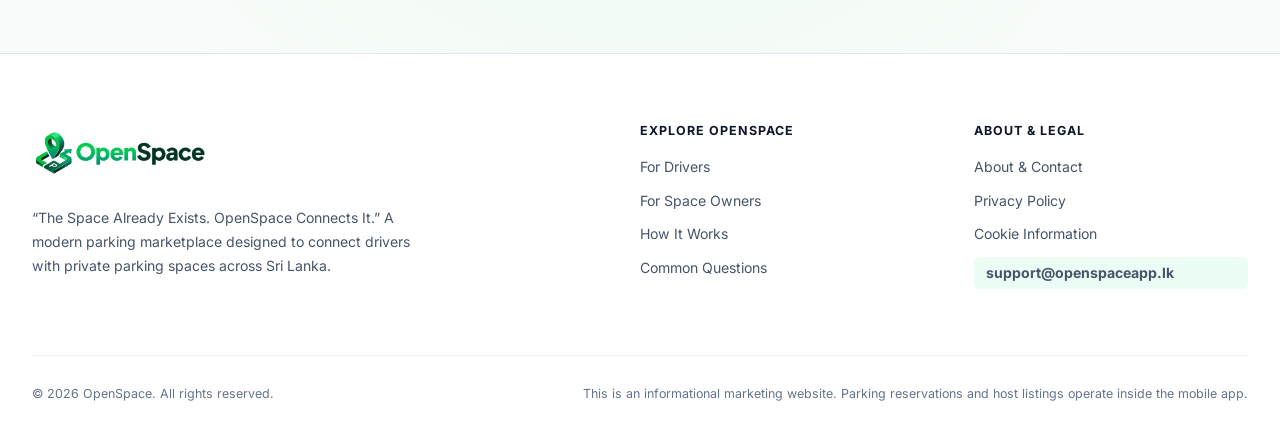
==== commit 0479ff03: "Replace waitlist emoji with matching icons" ====
--- a/index.html
+++ b/index.html
@@ -14,7 +14,7 @@
     <link rel="preconnect" href="https://fonts.googleapis.com" />
     <link rel="preconnect" href="https://fonts.gstatic.com" crossorigin />
     <link href="https://fonts.googleapis.com/css2?family=Inter:wght@400;500;600;700;800&family=Plus+Jakarta+Sans:wght@500;600;700;800&display=swap" rel="stylesheet" />
-    <link rel="stylesheet" href="./styles.css?v=2.4" />
+    <link rel="stylesheet" href="./styles.css?v=2.5" />
     <link rel="stylesheet" href="./polish.css?v=2.1" />
     <script src="https://www.google.com/recaptcha/api.js" async defer></script>
     <script src="./main.js?v=2.5" defer></script>
@@ -506,11 +506,11 @@
                 <div class="role-selector" role="radiogroup" aria-label="Select your role">
                   <label class="role-option active">
                     <input type="radio" name="role" value="driver" checked />
-                    <span>🚗 I'm a Driver</span>
+                    <span class="role-choice"><svg class="role-icon" viewBox="0 0 24 24" fill="none" stroke="currentColor" stroke-width="1.8" stroke-linecap="round" stroke-linejoin="round" aria-hidden="true"><circle cx="12" cy="12" r="8.25" /><circle cx="12" cy="12" r="2.2" /><path d="M4.2 9.5h15.6M10.7 14l-1.3 5.4M13.3 14l1.3 5.4" /></svg>I'm a Driver</span>
                   </label>
                   <label class="role-option">
                     <input type="radio" name="role" value="owner" />
-                    <span>🏠 I Have Parking Space</span>
+                    <span class="role-choice"><svg class="role-icon" viewBox="0 0 24 24" fill="none" stroke="currentColor" stroke-width="1.8" stroke-linecap="round" stroke-linejoin="round" aria-hidden="true"><path d="m3.5 10 8.5-7 8.5 7" /><path d="M5.5 9.5V20h13V9.5" /><path d="M9 20v-6.5h6V20" /></svg>I Have Parking Space</span>
                   </label>
                 </div>
 
--- a/styles.css
+++ b/styles.css
@@ -1416,6 +1416,33 @@
   display: none;
 }
 
+.role-choice {
+  display: inline-flex;
+  align-items: center;
+  justify-content: center;
+  gap: 8px;
+}
+
+.role-icon {
+  display: block;
+  flex: none;
+  width: 20px;
+  height: 20px;
+}
+
+@media (max-width: 420px) {
+  .role-choice {
+    flex-direction: column;
+    gap: 3px;
+    line-height: 1.25;
+  }
+
+  .role-selector .role-option {
+    min-height: 68px;
+    white-space: normal;
+  }
+}
+
 .role-option.active {
   background: var(--green);
   color: #ffffff;
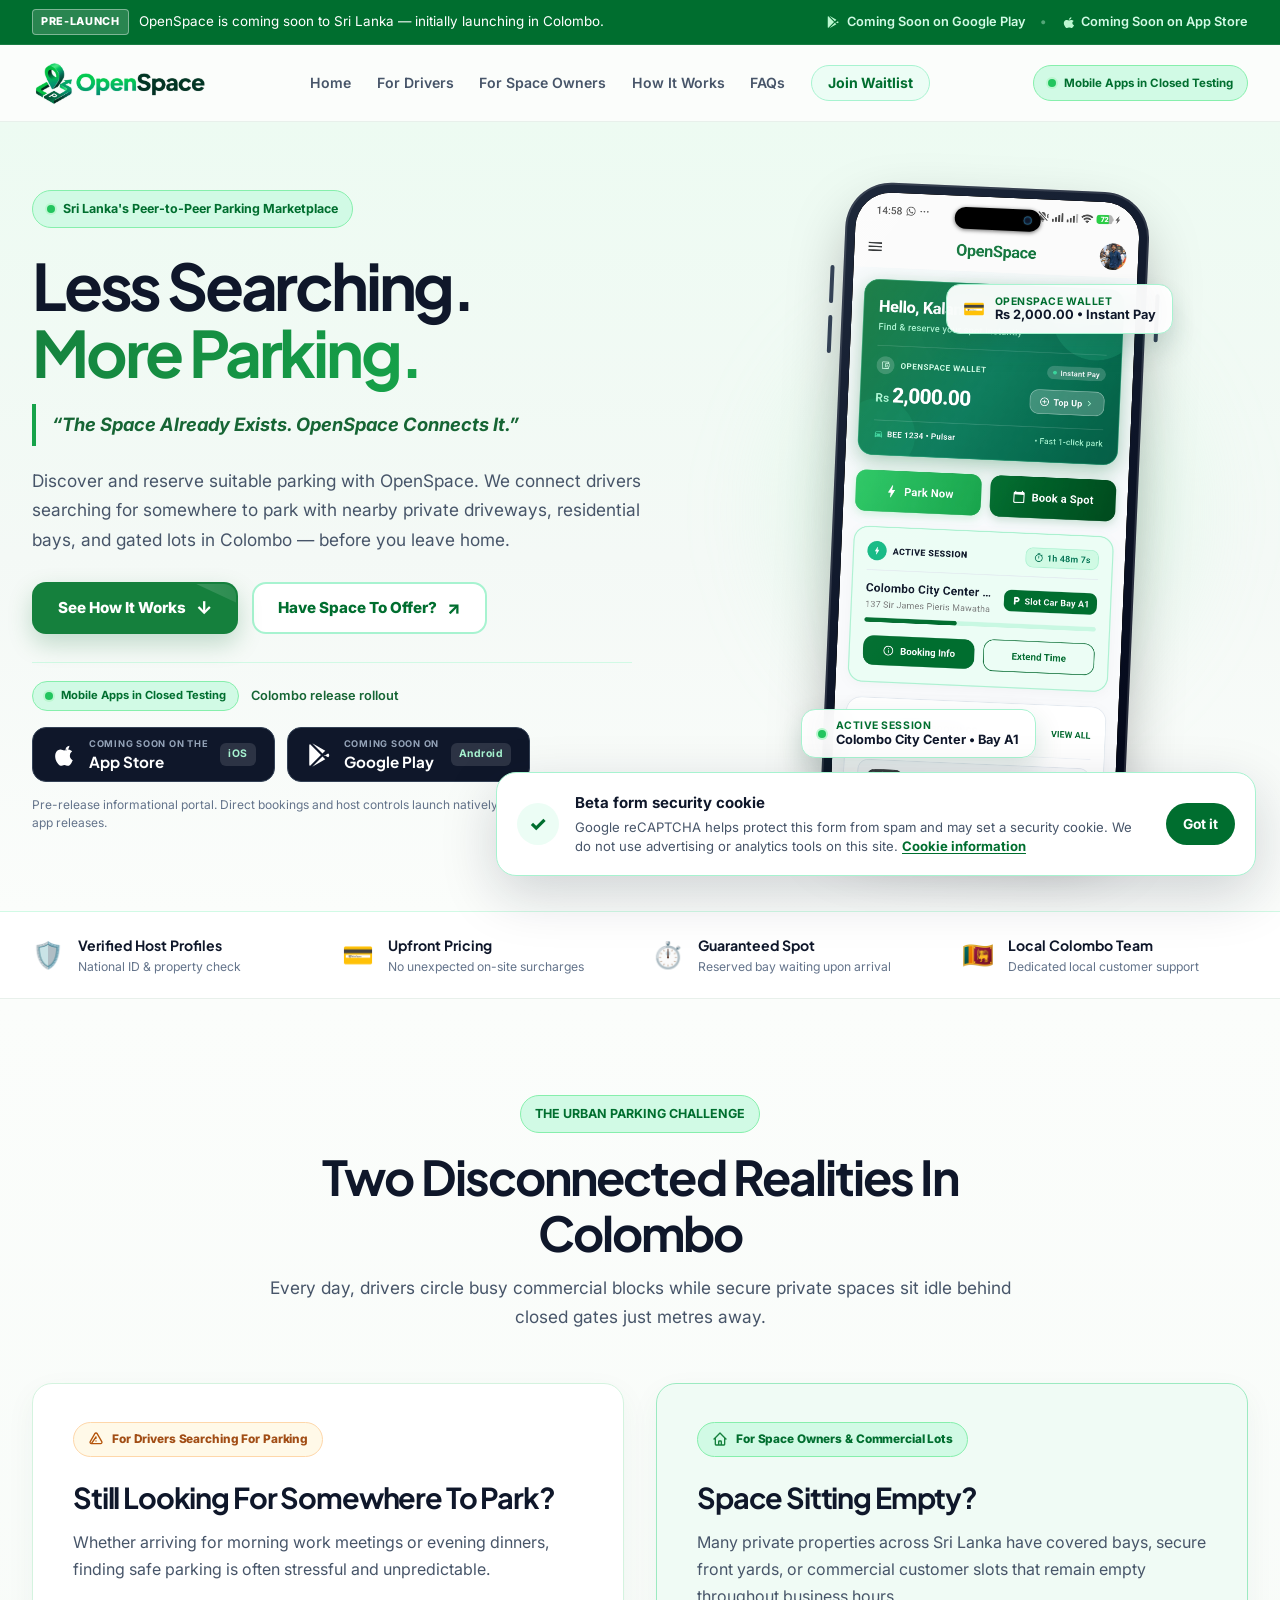
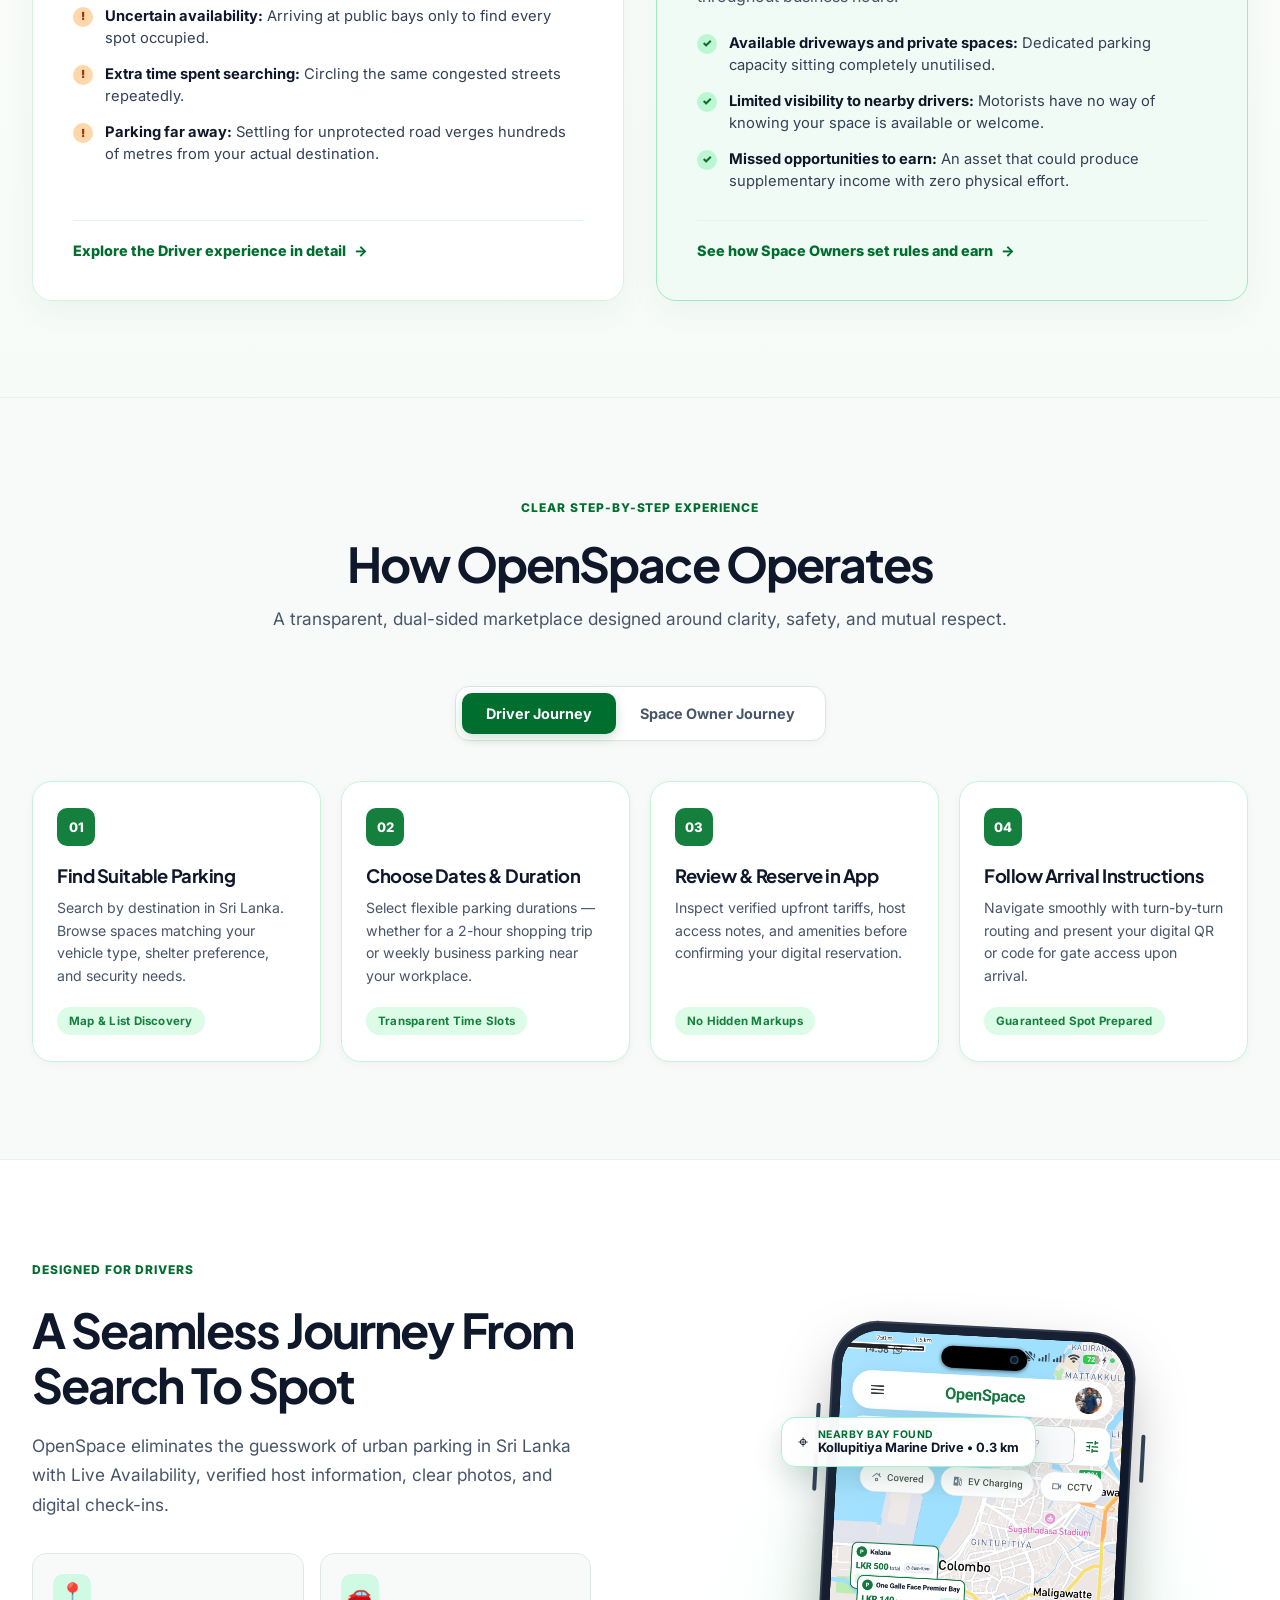
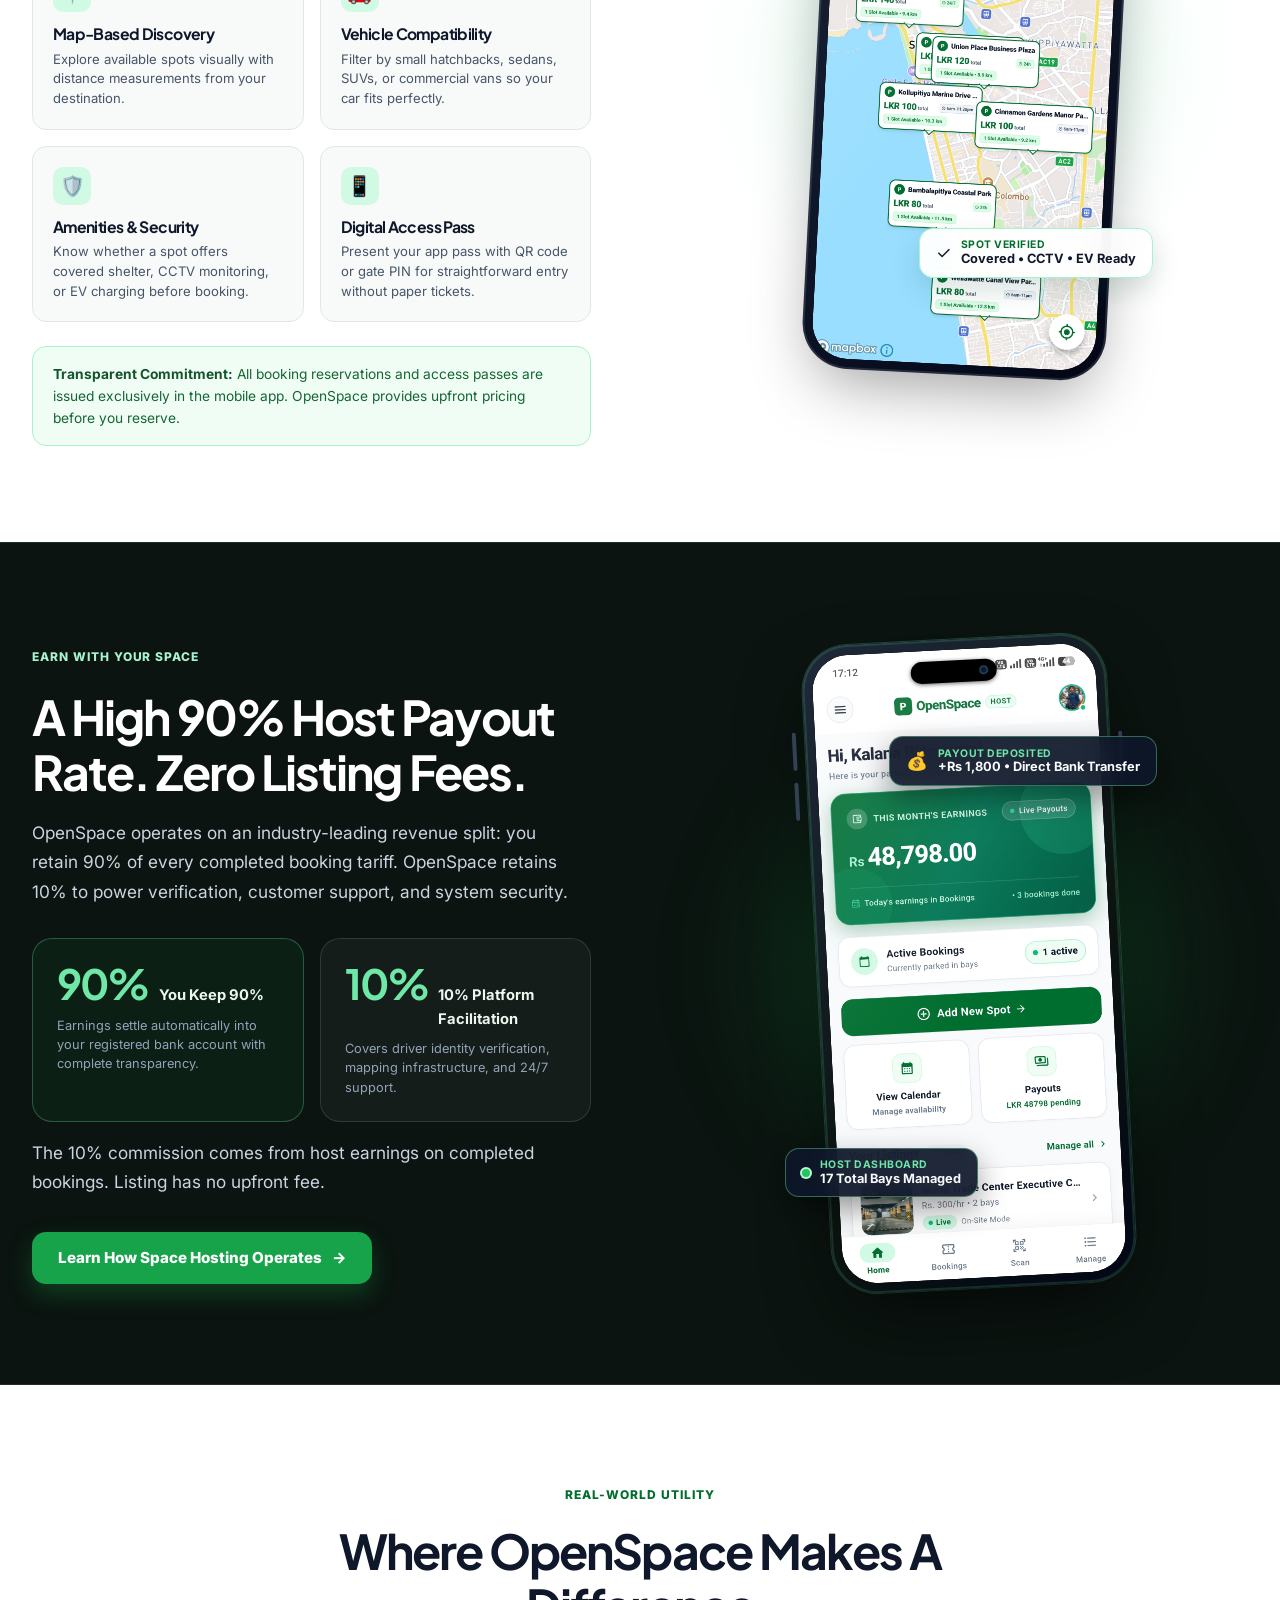
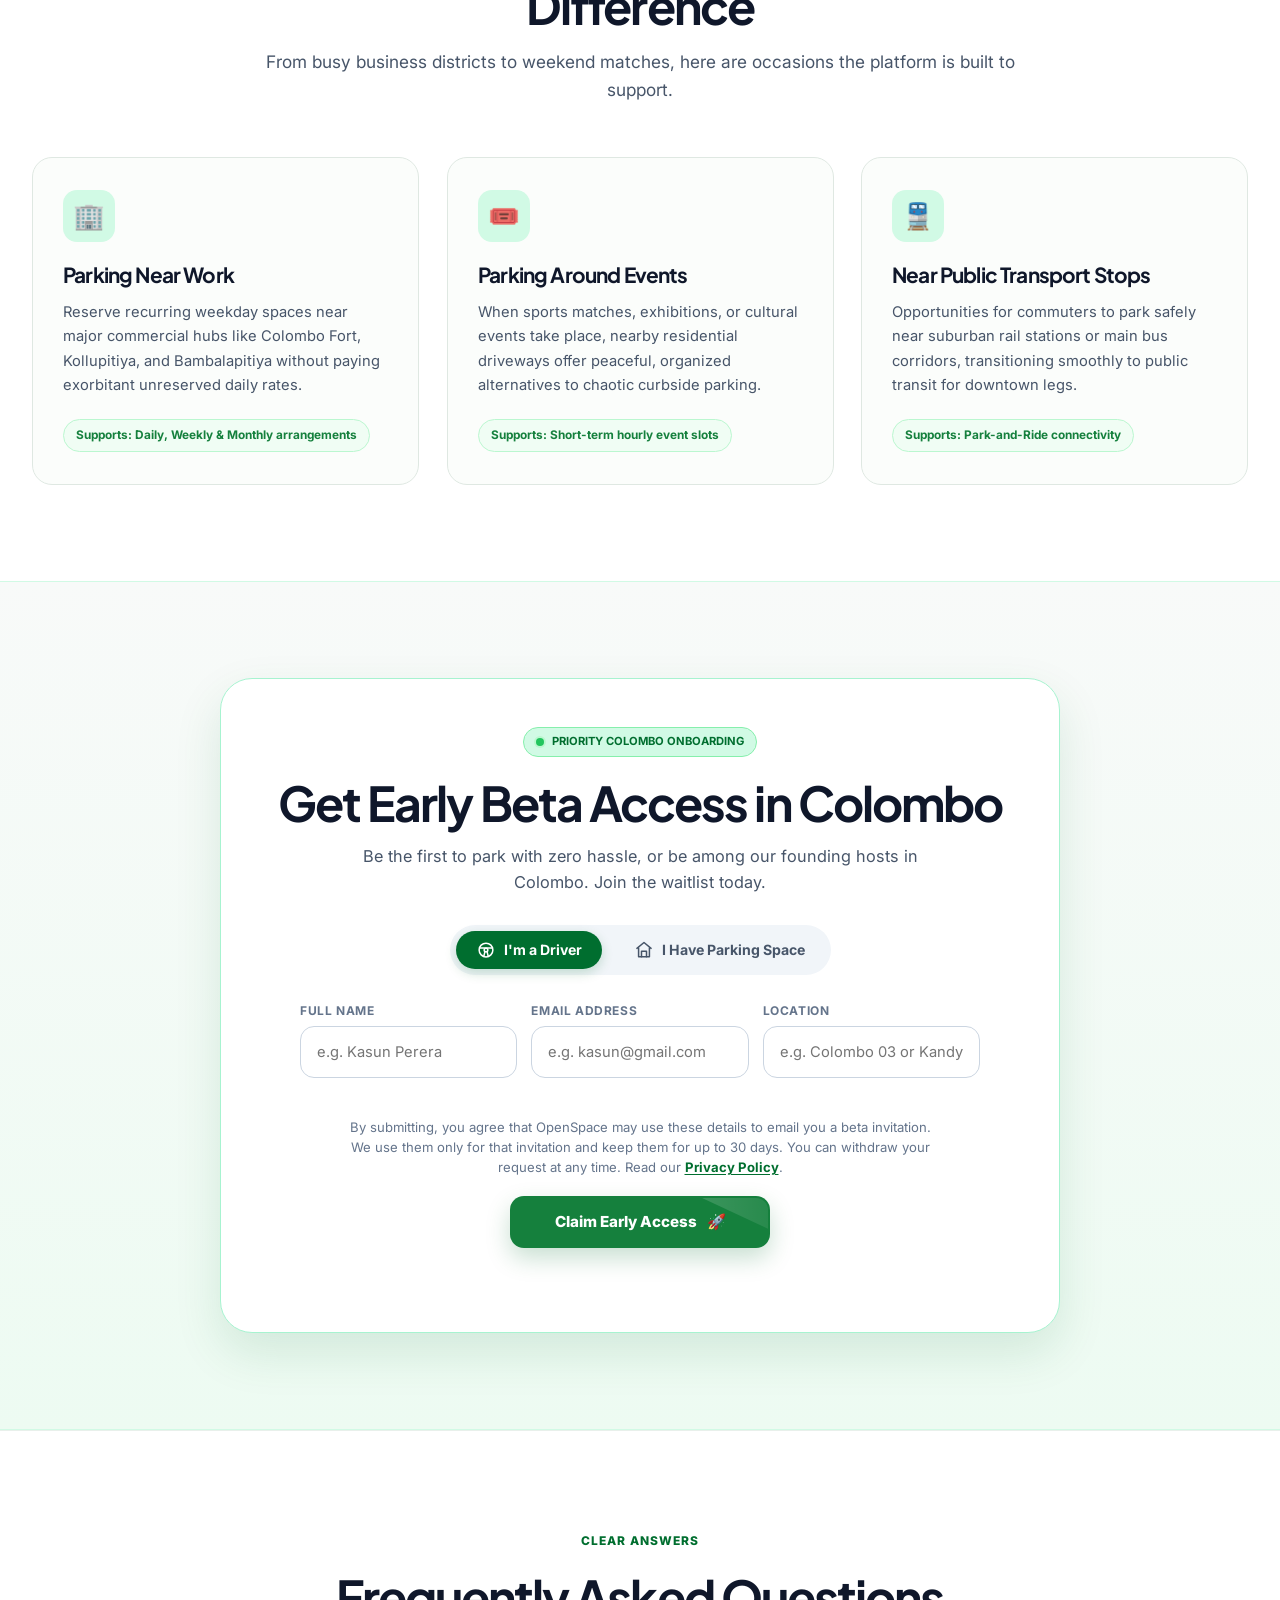
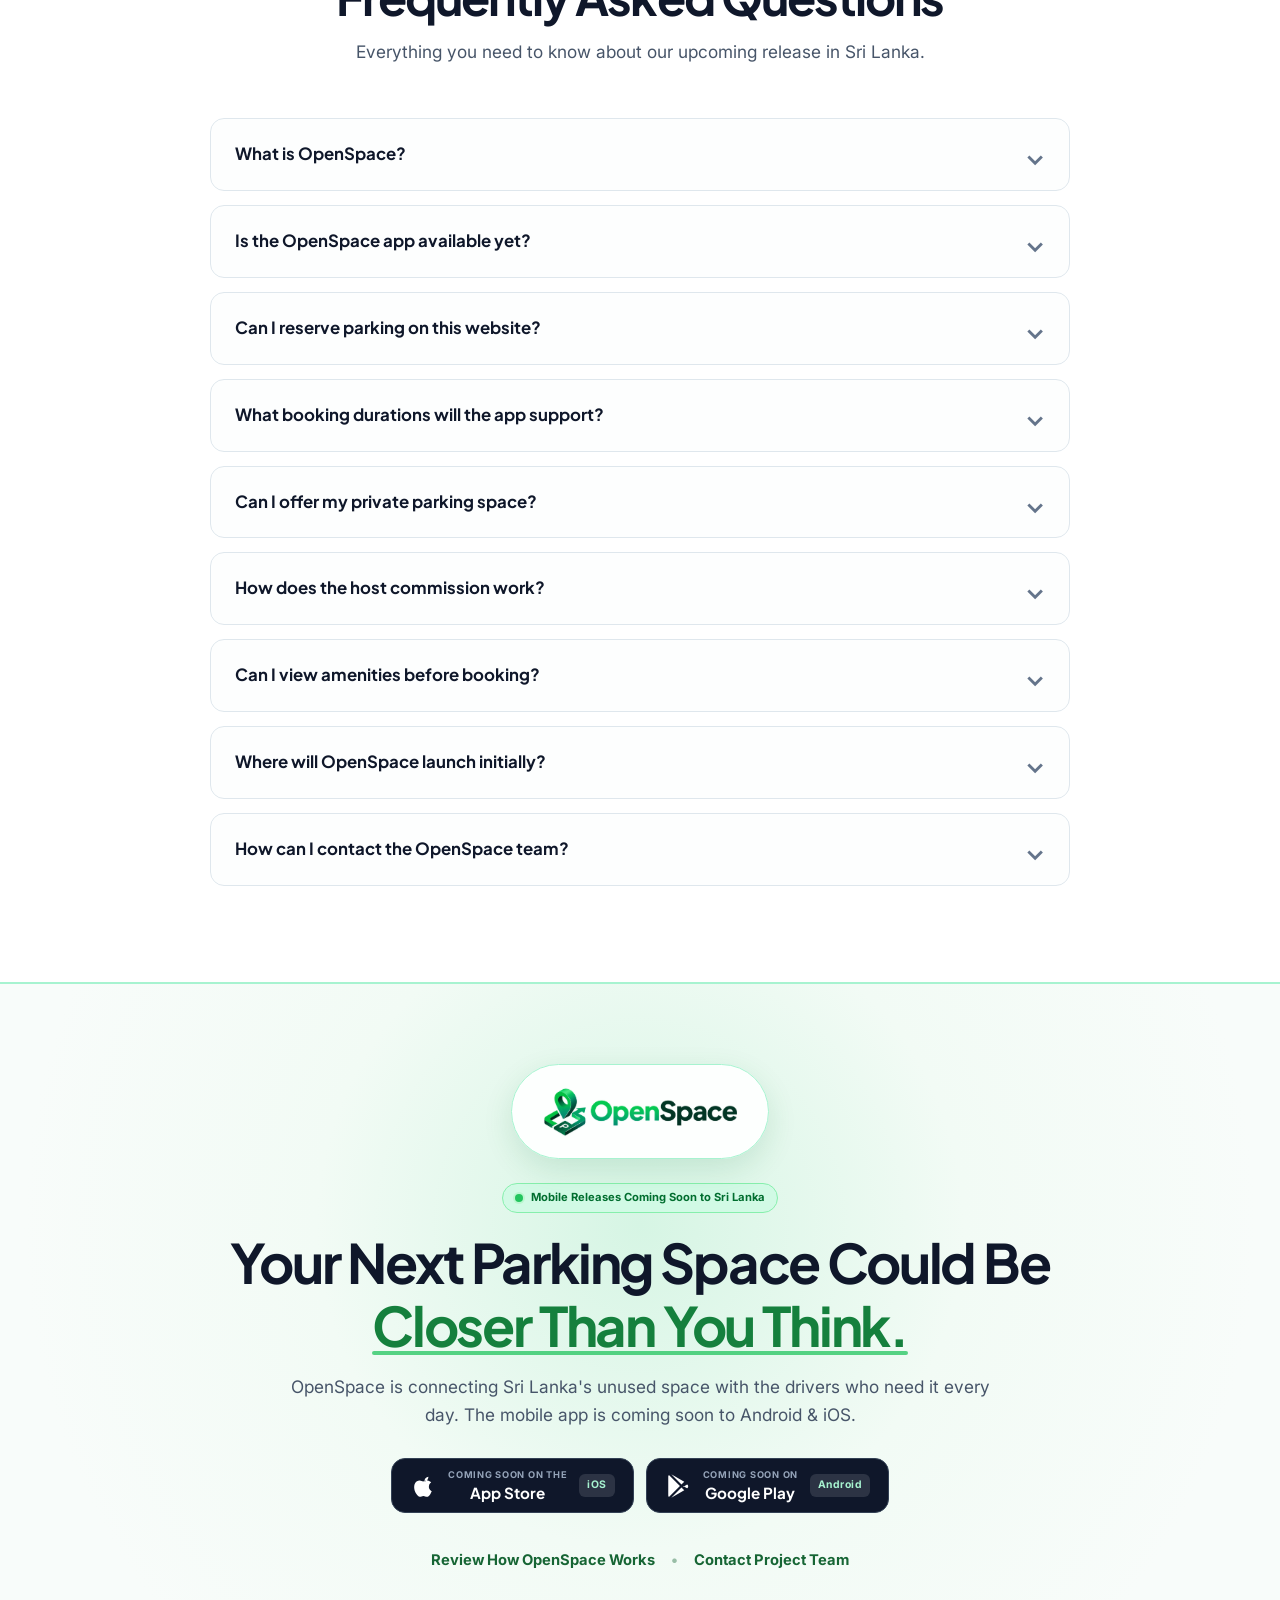
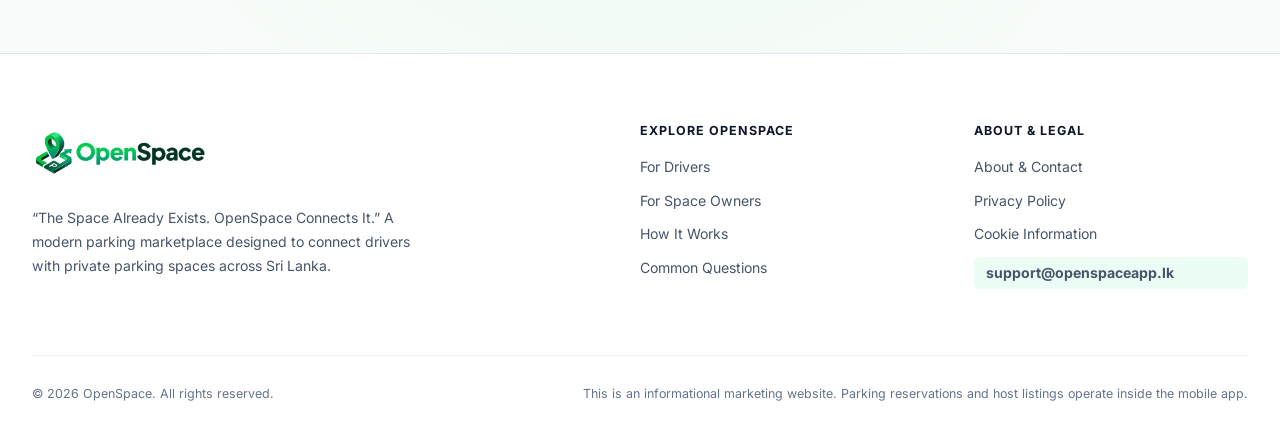
==== commit 611668d2: "Clarify beta invitation wording" ====
--- a/index.html
+++ b/index.html
@@ -548,7 +548,7 @@
 
             <div class="waitlist-success" id="waitlist-success" role="status" hidden>
               <h3>Thanks for joining the waitlist!</h3>
-              <p>Your signup was submitted. We will email you a beta invitation if a place is available within 30 days.</p>
+              <p>Your beta invitation request was submitted. We will email you if a place is available within 30 days.</p>
               <button type="button" class="button button-outline" id="waitlist-reset">Register another person</button>
             </div>
 
@@ -571,7 +571,7 @@
             </details>
             <details>
               <summary>Is the OpenSpace app available yet?</summary>
-              <p>The app is currently undergoing closed beta testing in Colombo. You can sign up on our early access waitlist above to be invited immediately when the public rollout opens.</p>
+              <p>The app is currently undergoing closed beta testing in Colombo. You can request a beta invitation using the form above. We will email you if a place is available within 30 days.</p>
             </details>
             <details>
               <summary>Can I reserve parking on this website?</summary>
@@ -688,8 +688,8 @@
     <aside class="cookie-notice" id="cookie-notice" aria-label="Cookie information" hidden>
       <div class="cookie-notice-icon" aria-hidden="true">✓</div>
       <div class="cookie-notice-copy">
-        <strong>Cookies for signup security</strong>
-        <p>Google reCAPTCHA helps protect our beta form and may set a security cookie. We do not use advertising or analytics tools on this site. <a href="./cookies.html">Cookie information</a></p>
+        <strong>Beta form security cookie</strong>
+        <p>Google reCAPTCHA helps protect this form from spam and may set a security cookie. We do not use advertising or analytics tools on this site. <a href="./cookies.html">Cookie information</a></p>
       </div>
       <button class="cookie-notice-dismiss" id="cookie-notice-dismiss" type="button">Got it</button>
     </aside>
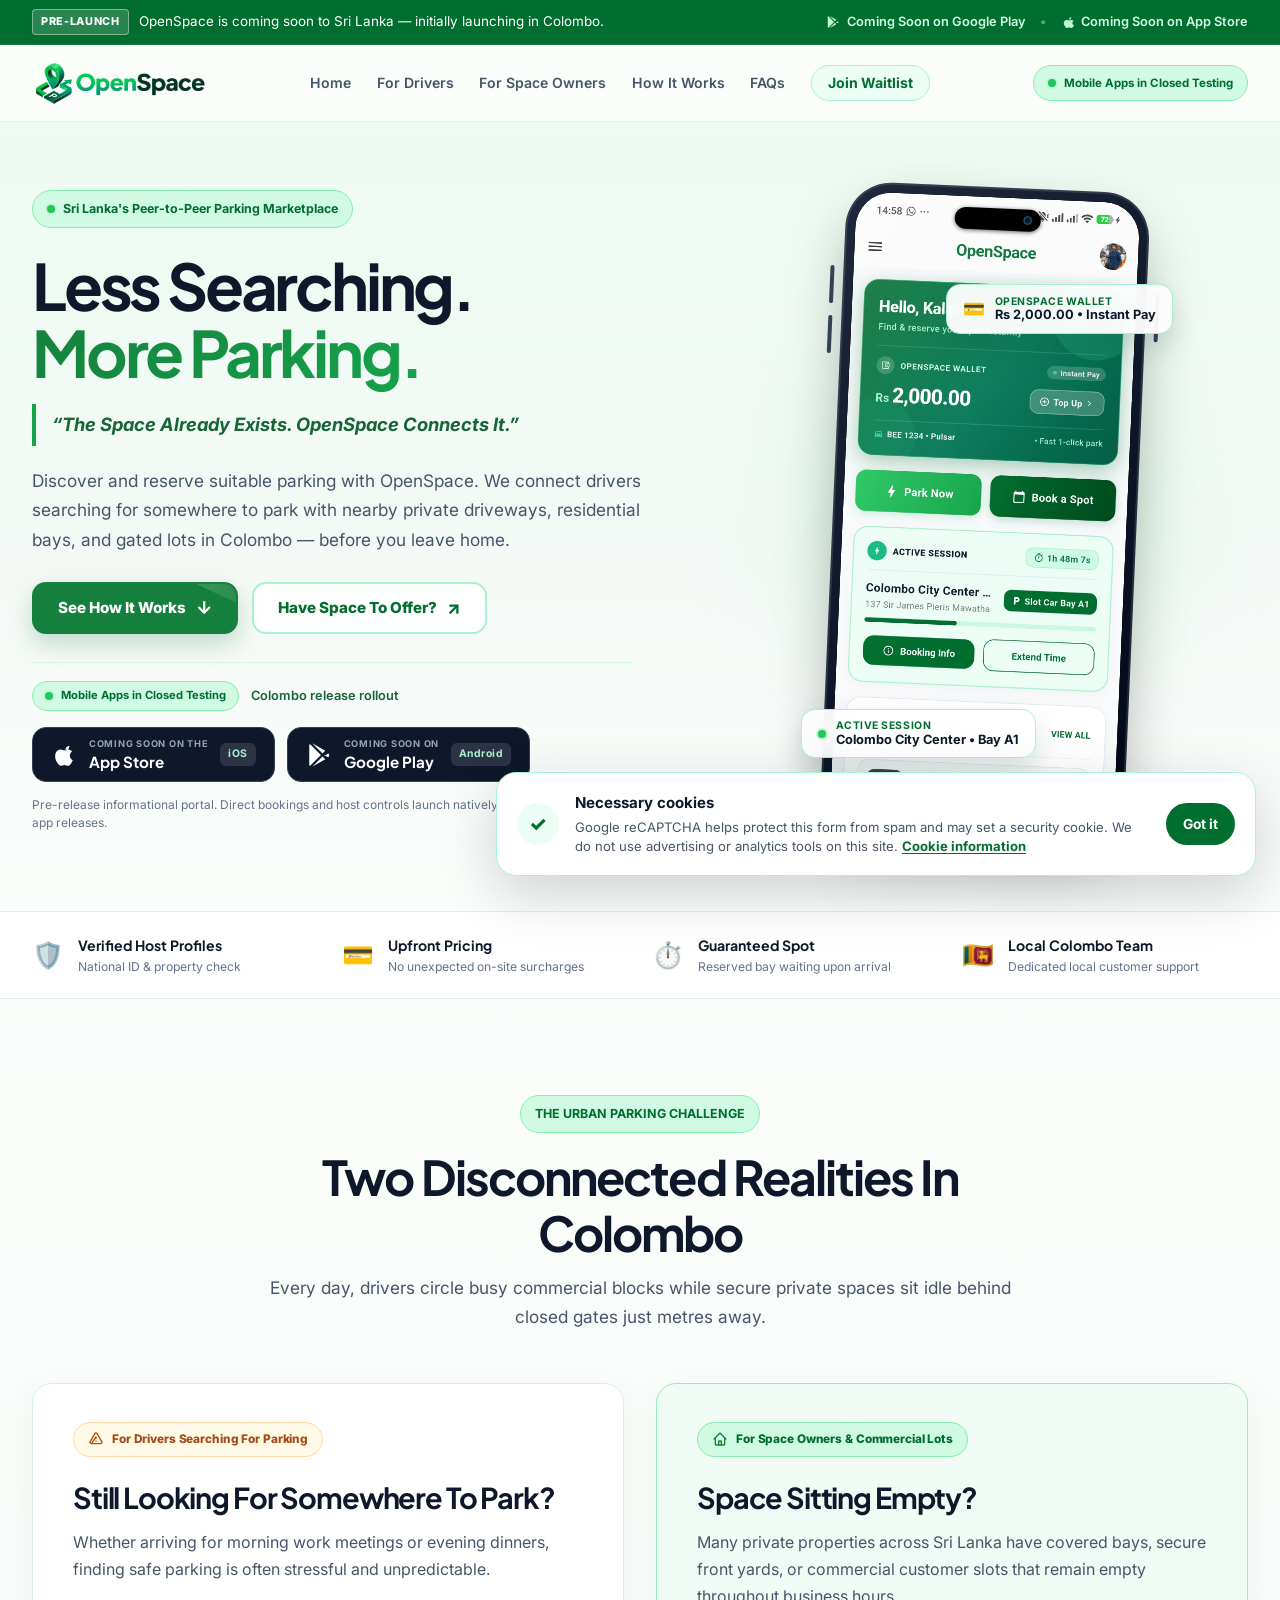
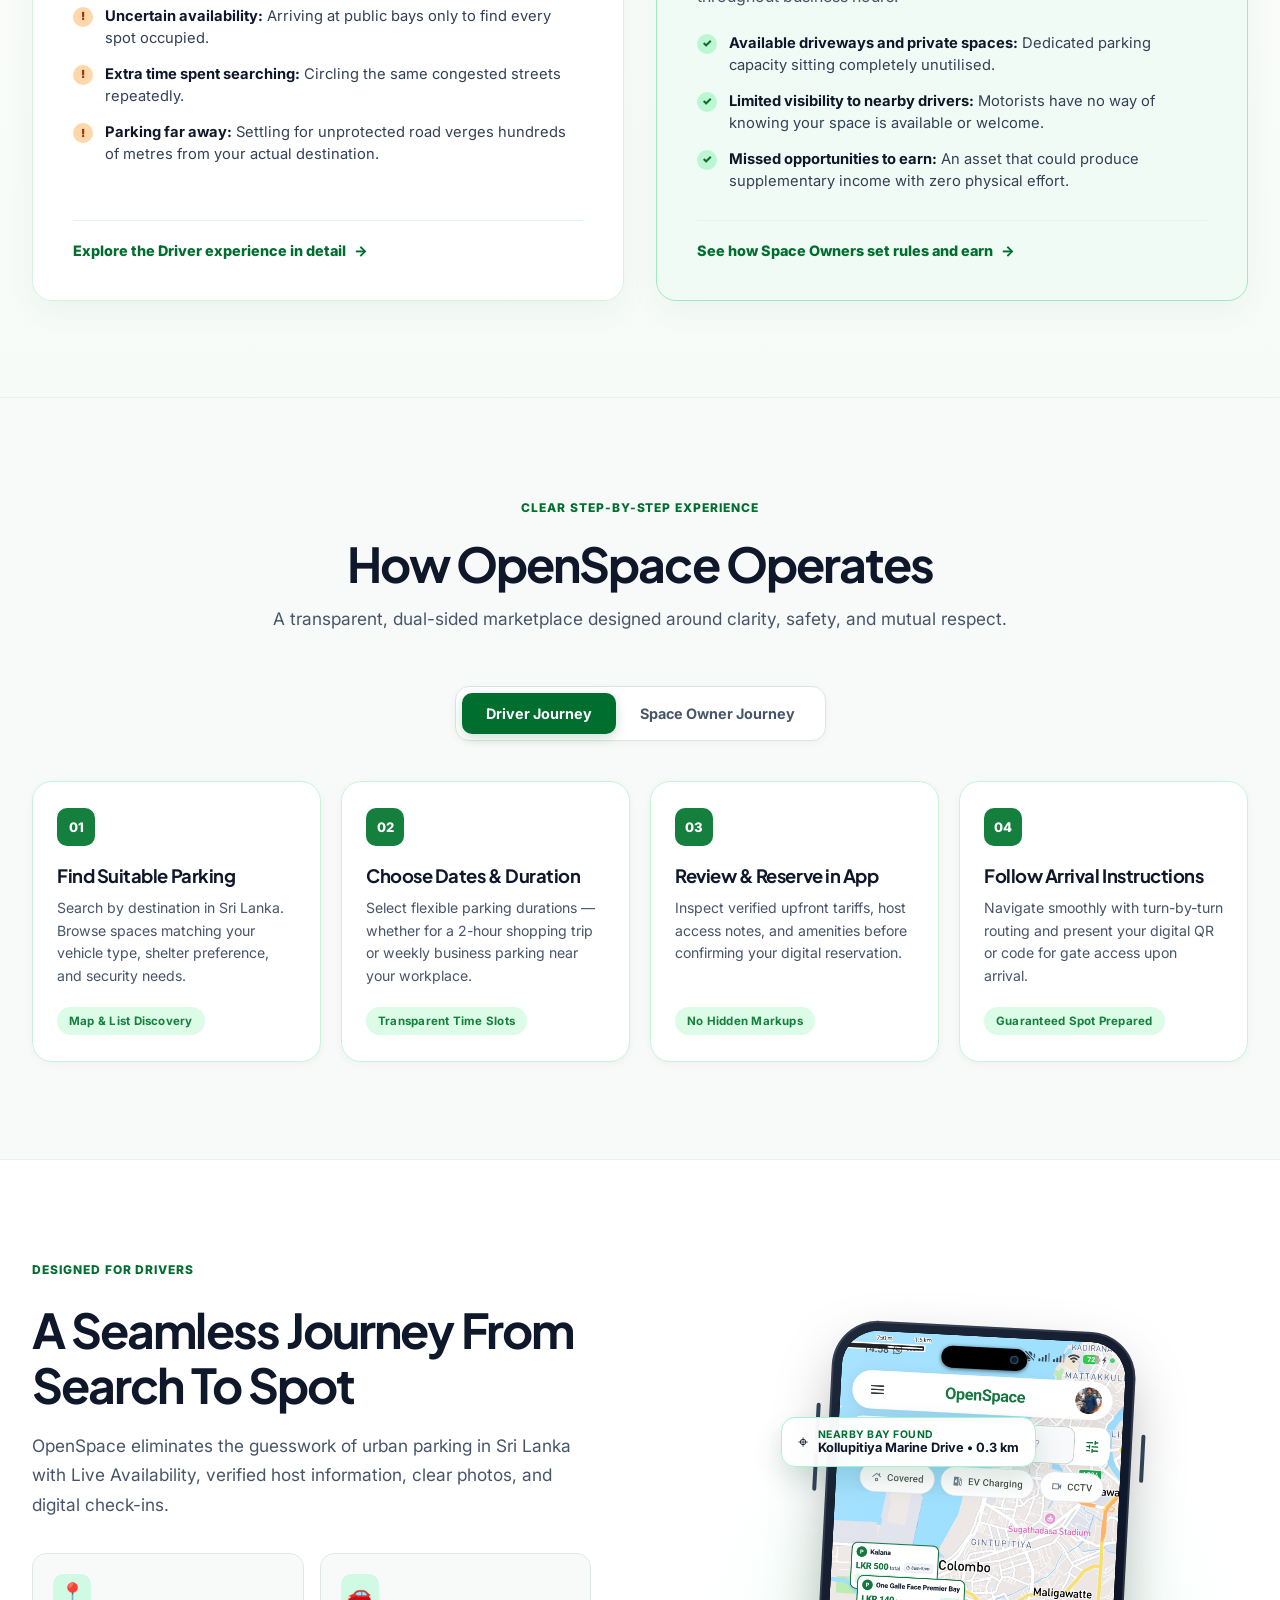
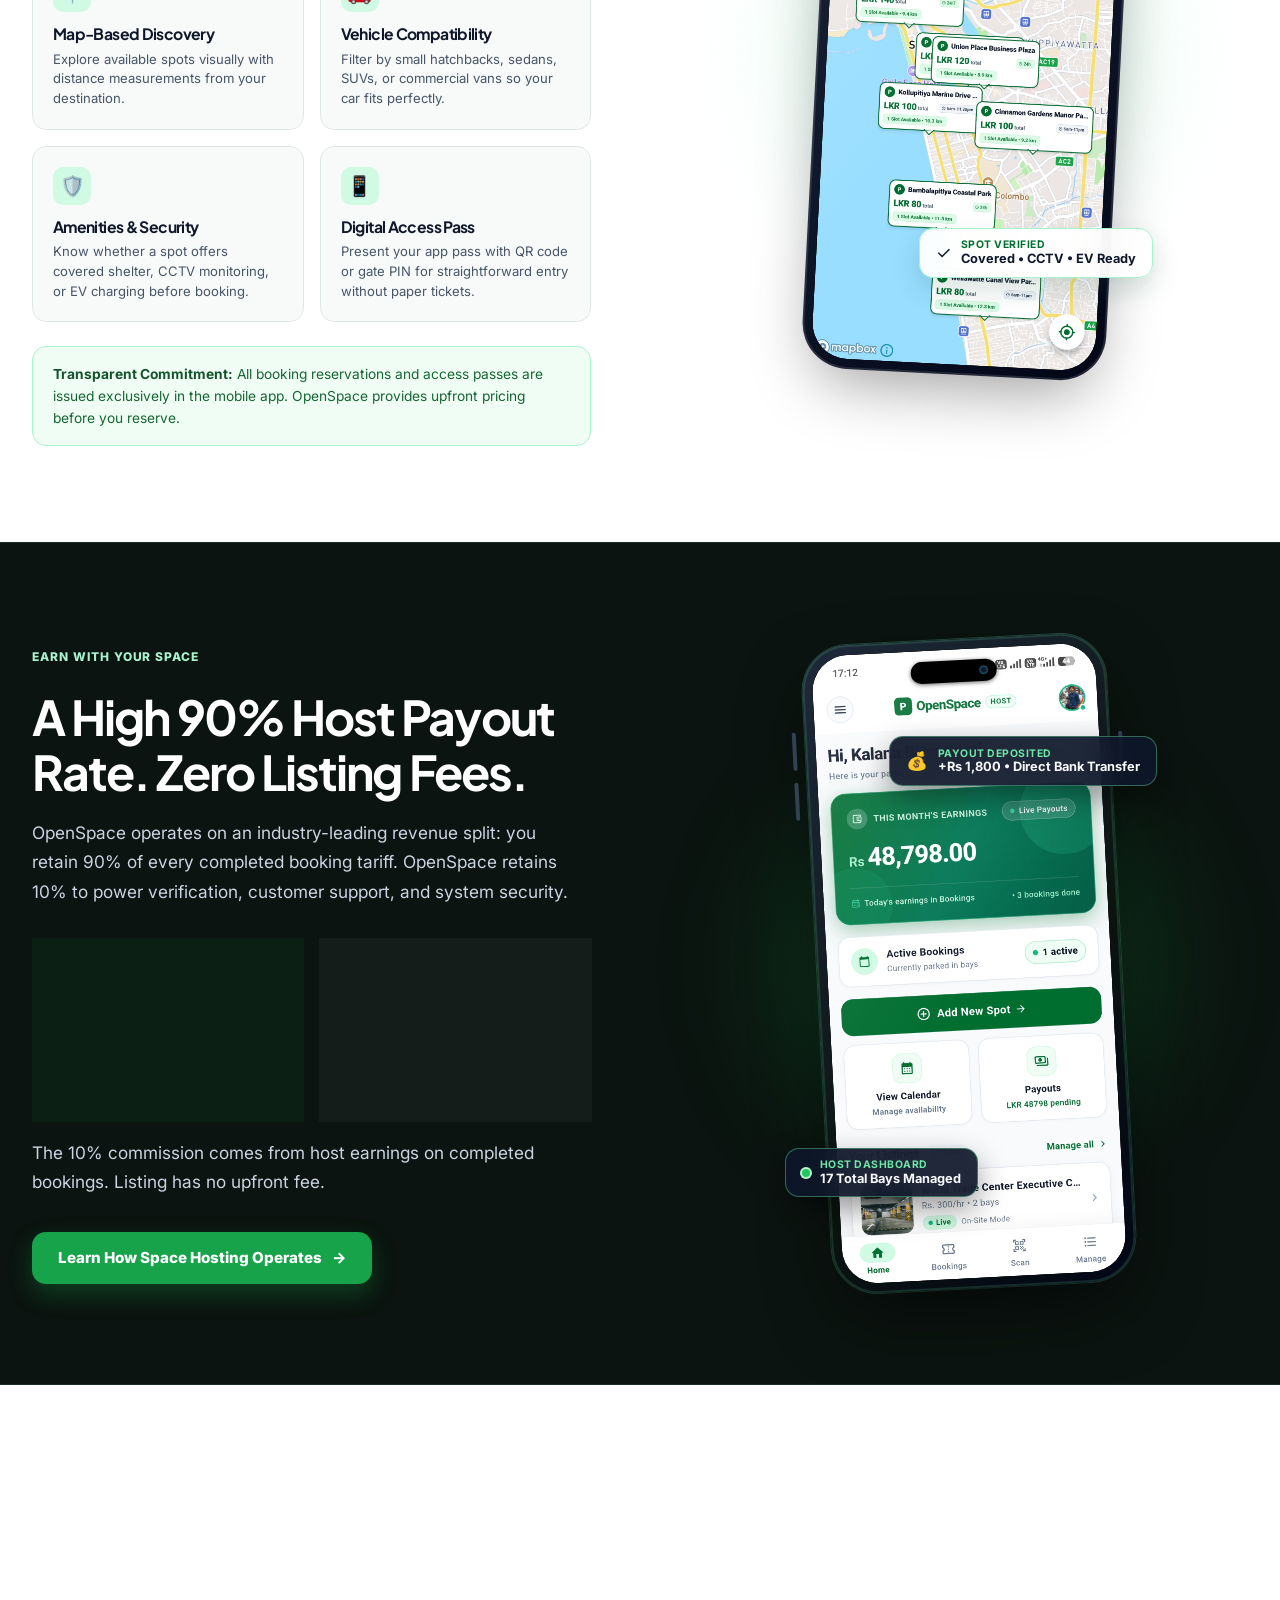
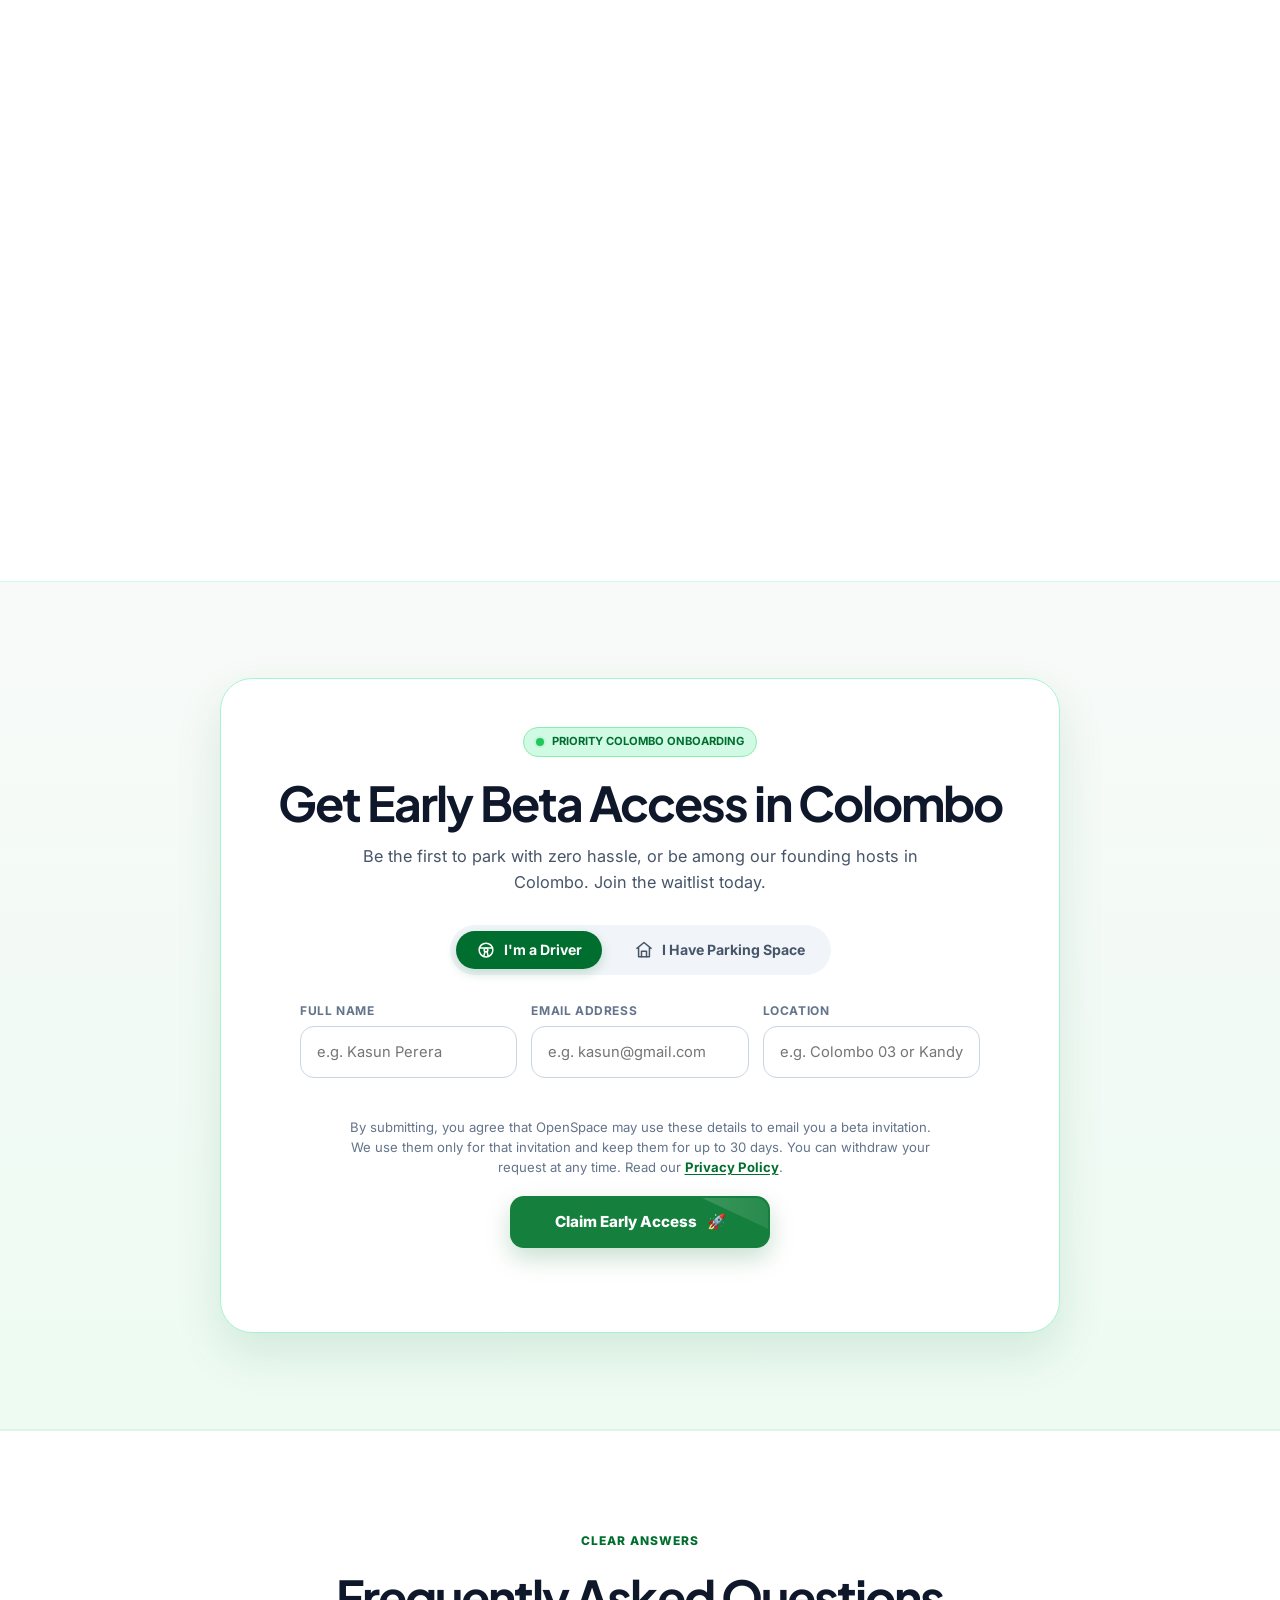
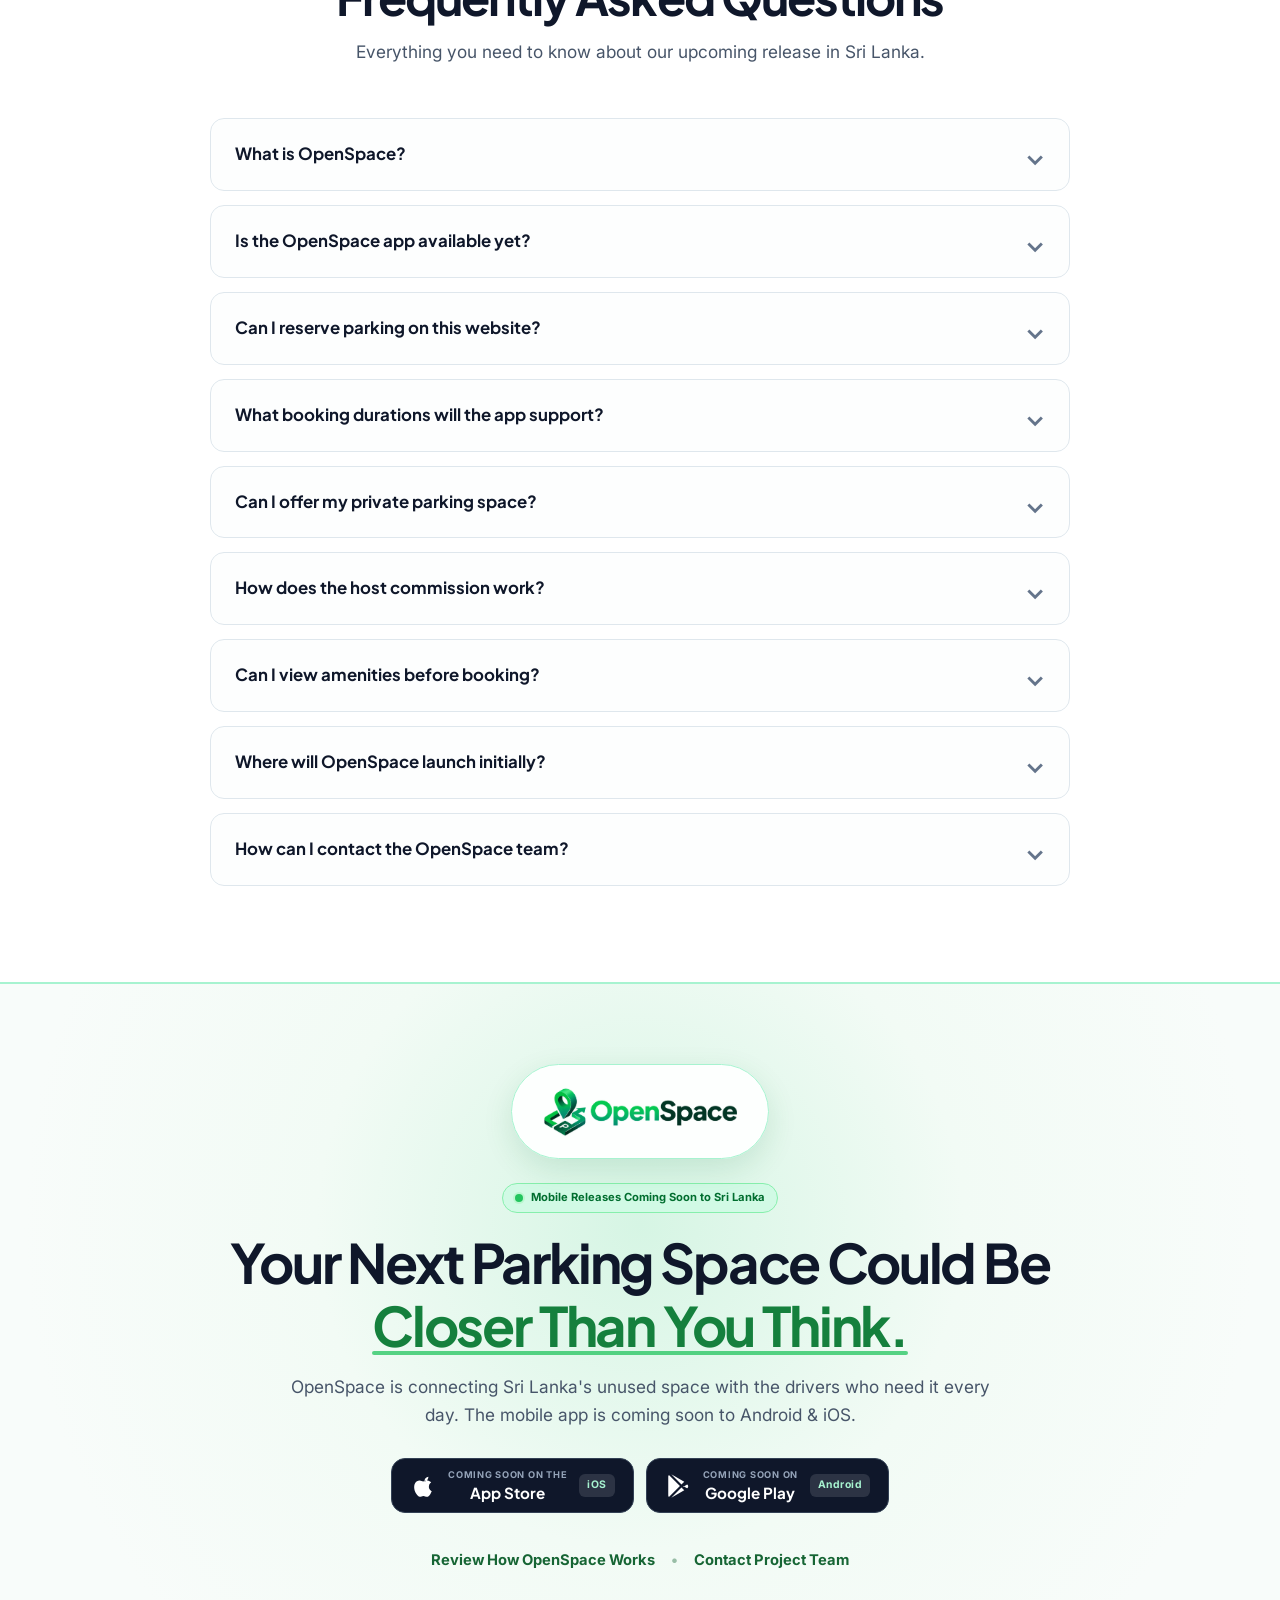
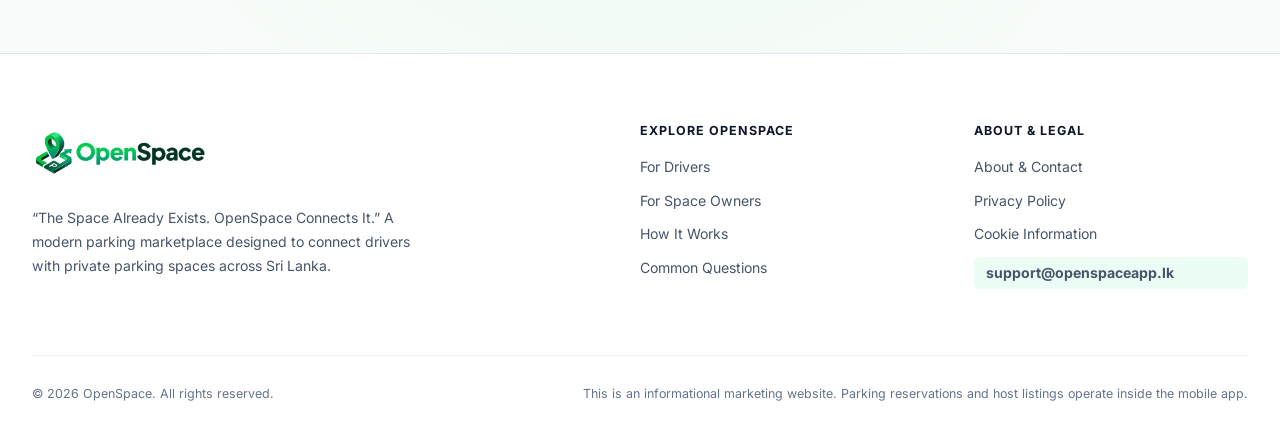
==== commit 04d9407e: "Rename cookie notice heading" ====
--- a/index.html
+++ b/index.html
@@ -688,7 +688,7 @@
     <aside class="cookie-notice" id="cookie-notice" aria-label="Cookie information" hidden>
       <div class="cookie-notice-icon" aria-hidden="true">✓</div>
       <div class="cookie-notice-copy">
-        <strong>Beta form security cookie</strong>
+        <strong>Necessary cookies</strong>
         <p>Google reCAPTCHA helps protect this form from spam and may set a security cookie. We do not use advertising or analytics tools on this site. <a href="./cookies.html">Cookie information</a></p>
       </div>
       <button class="cookie-notice-dismiss" id="cookie-notice-dismiss" type="button">Got it</button>
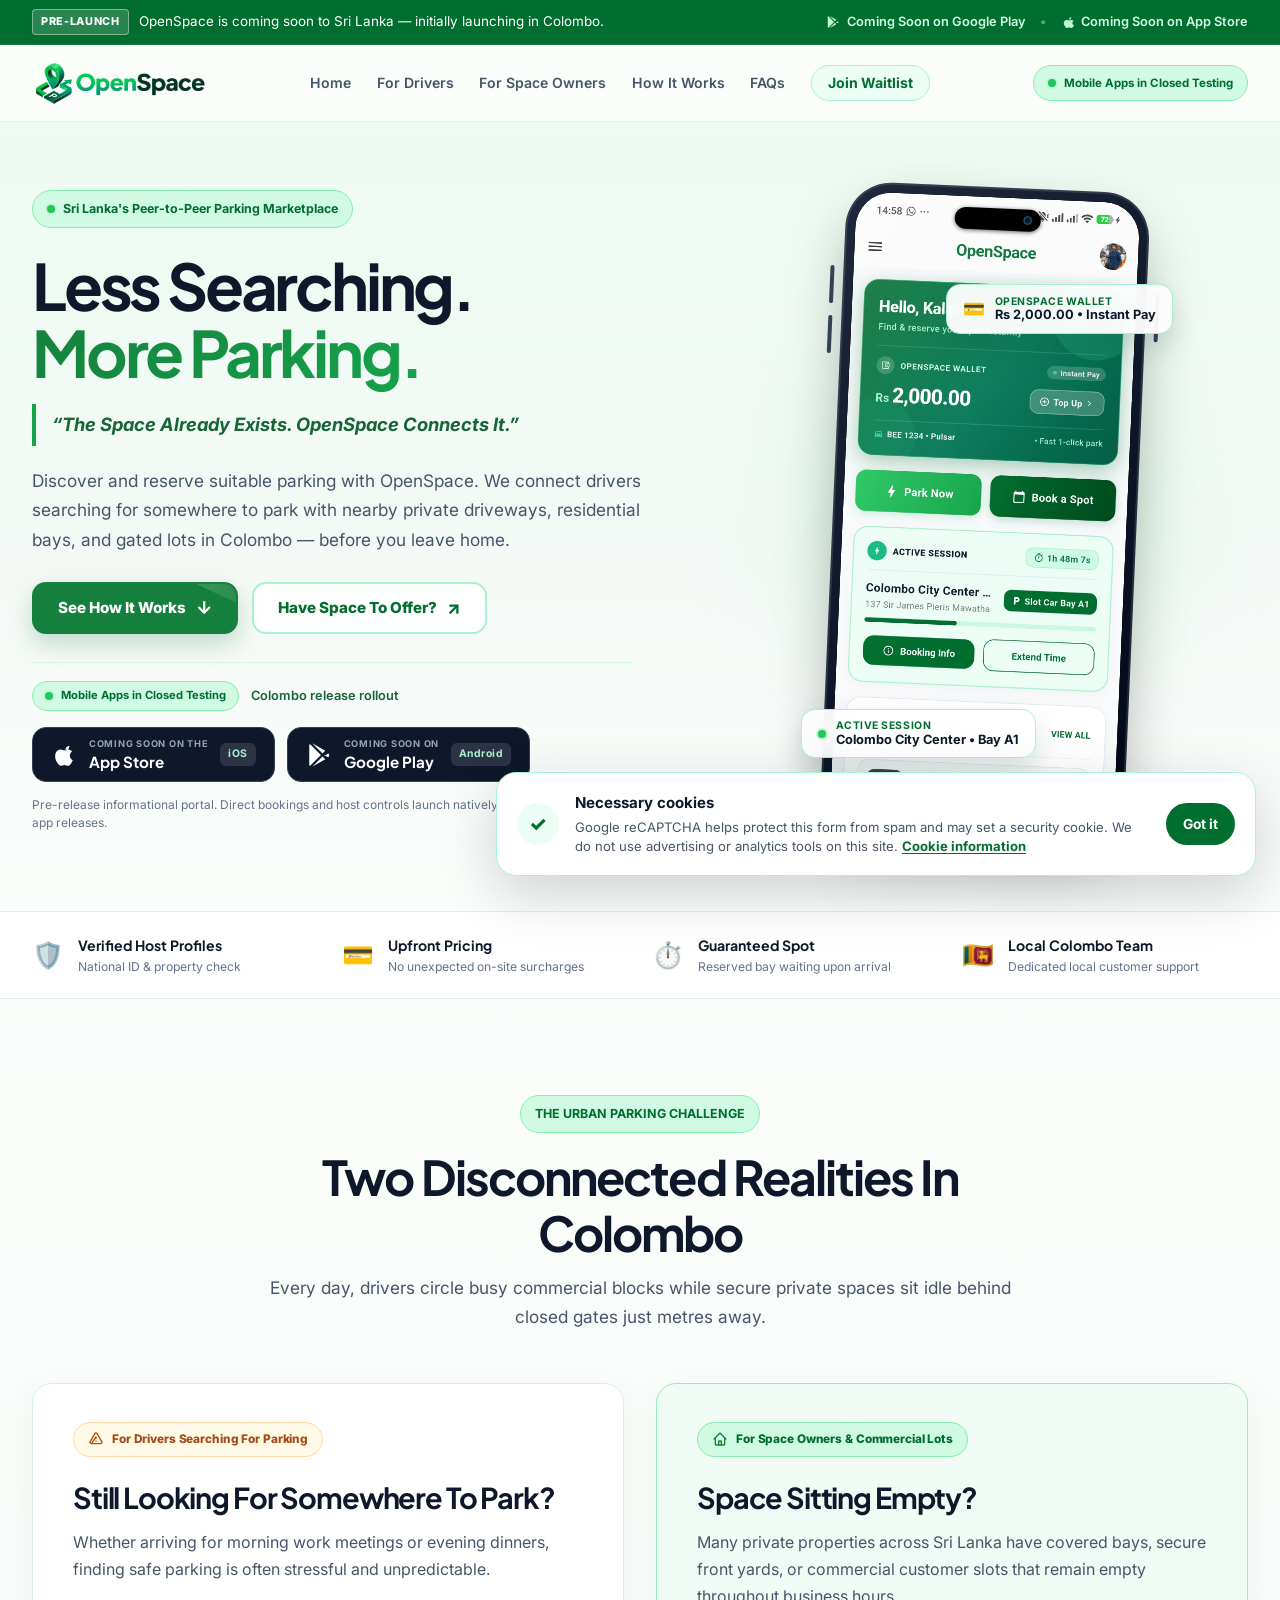
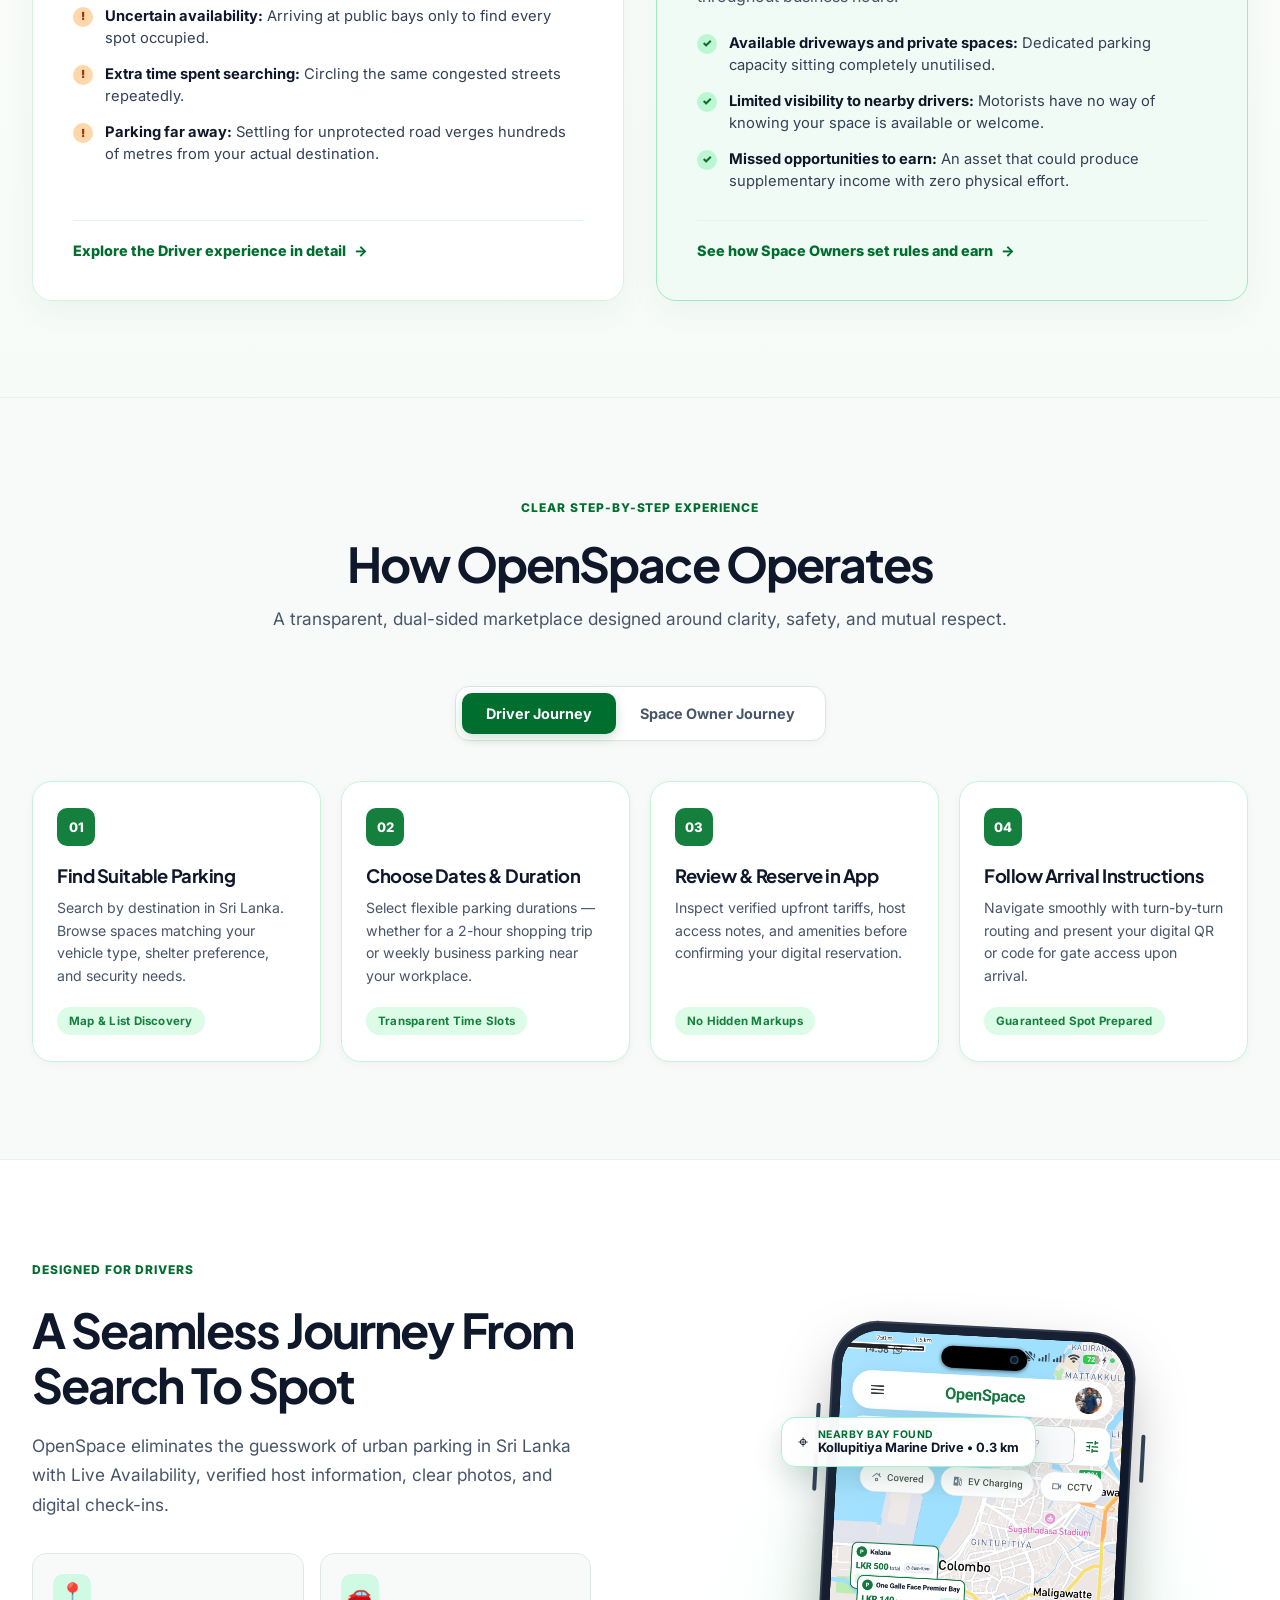
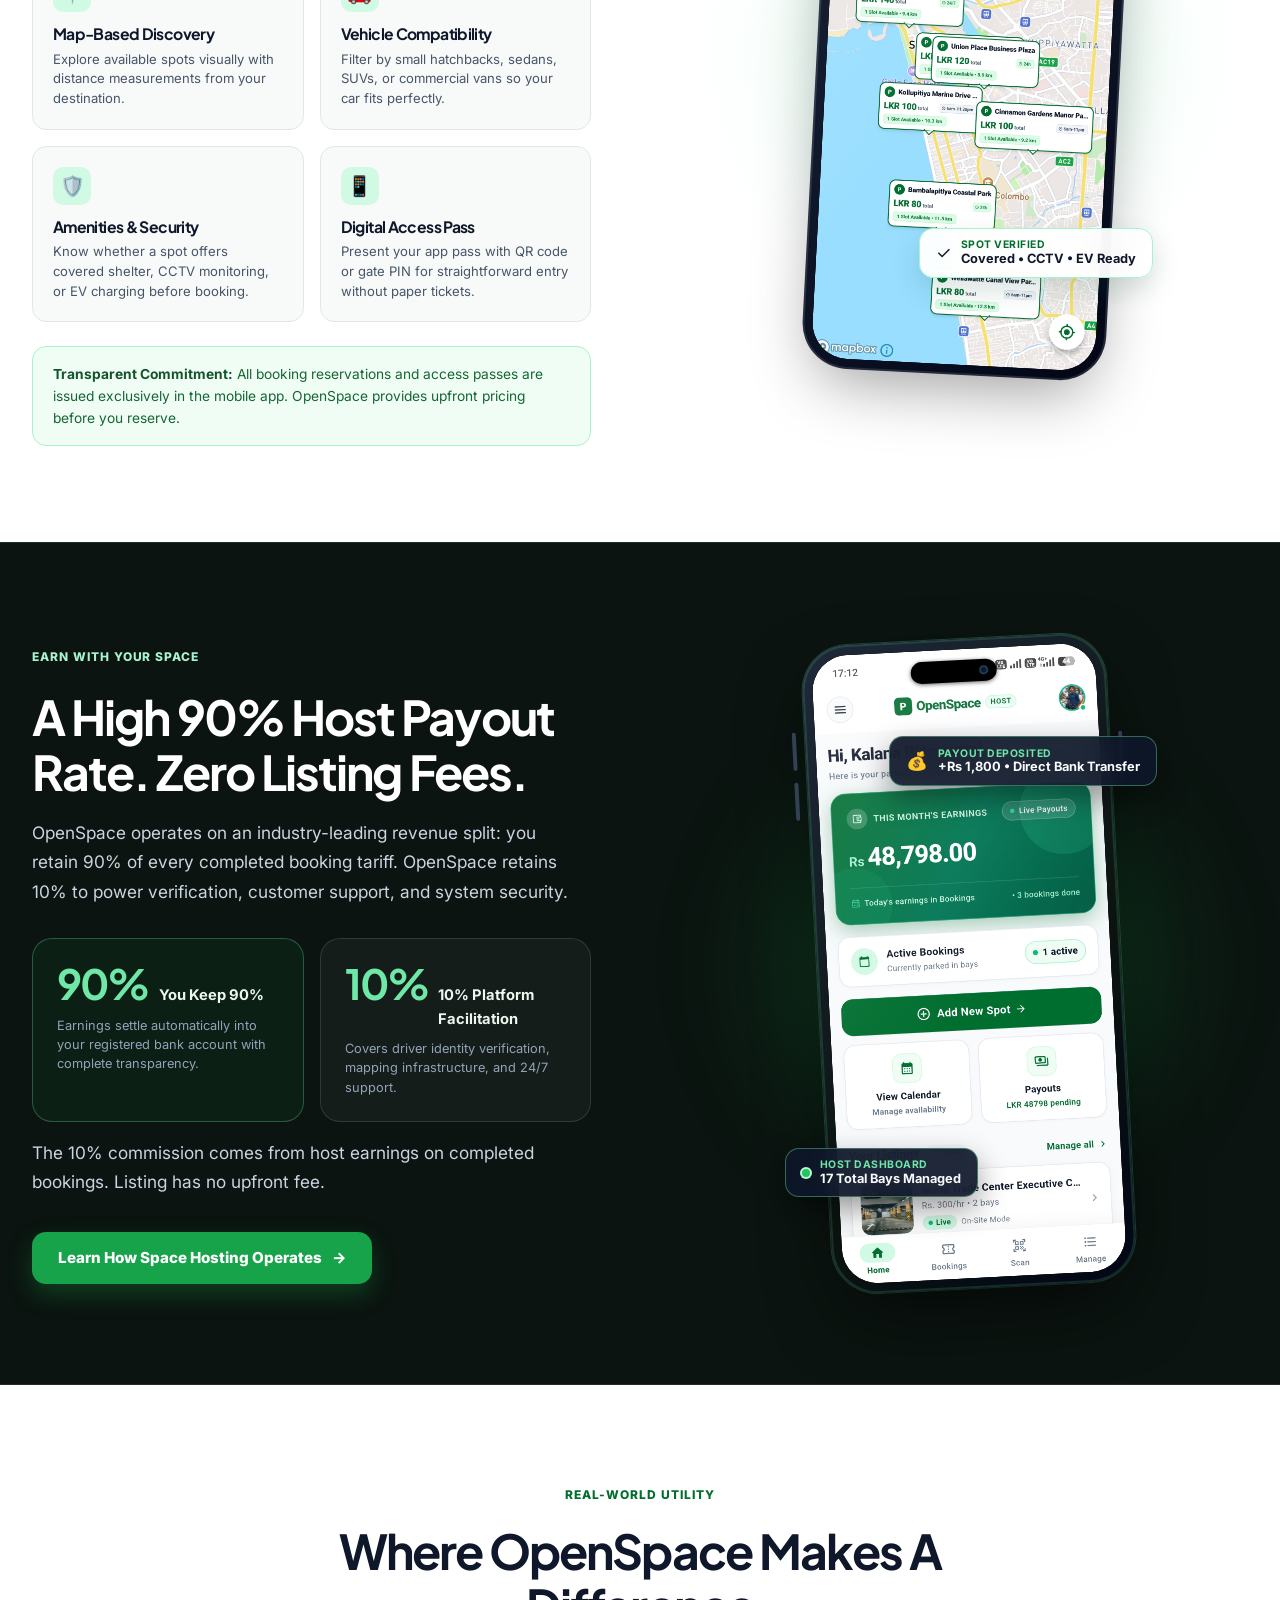
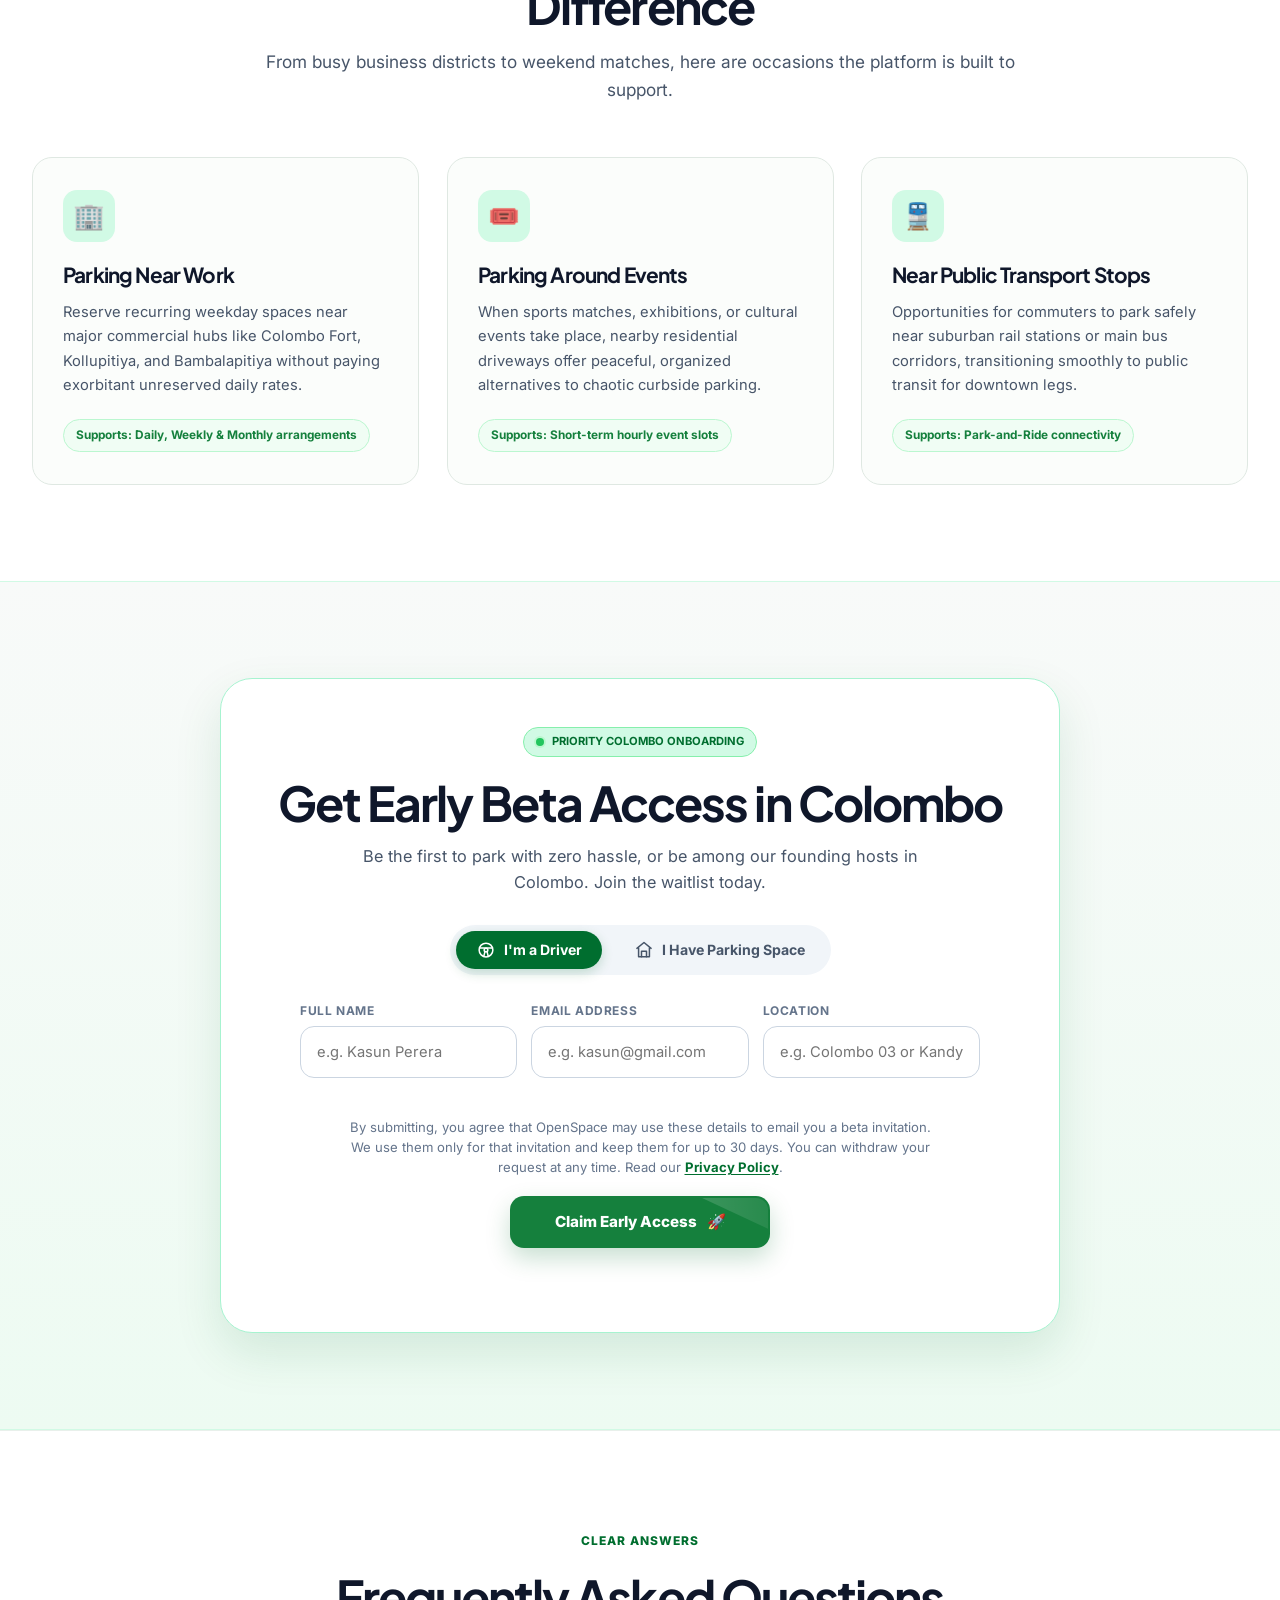
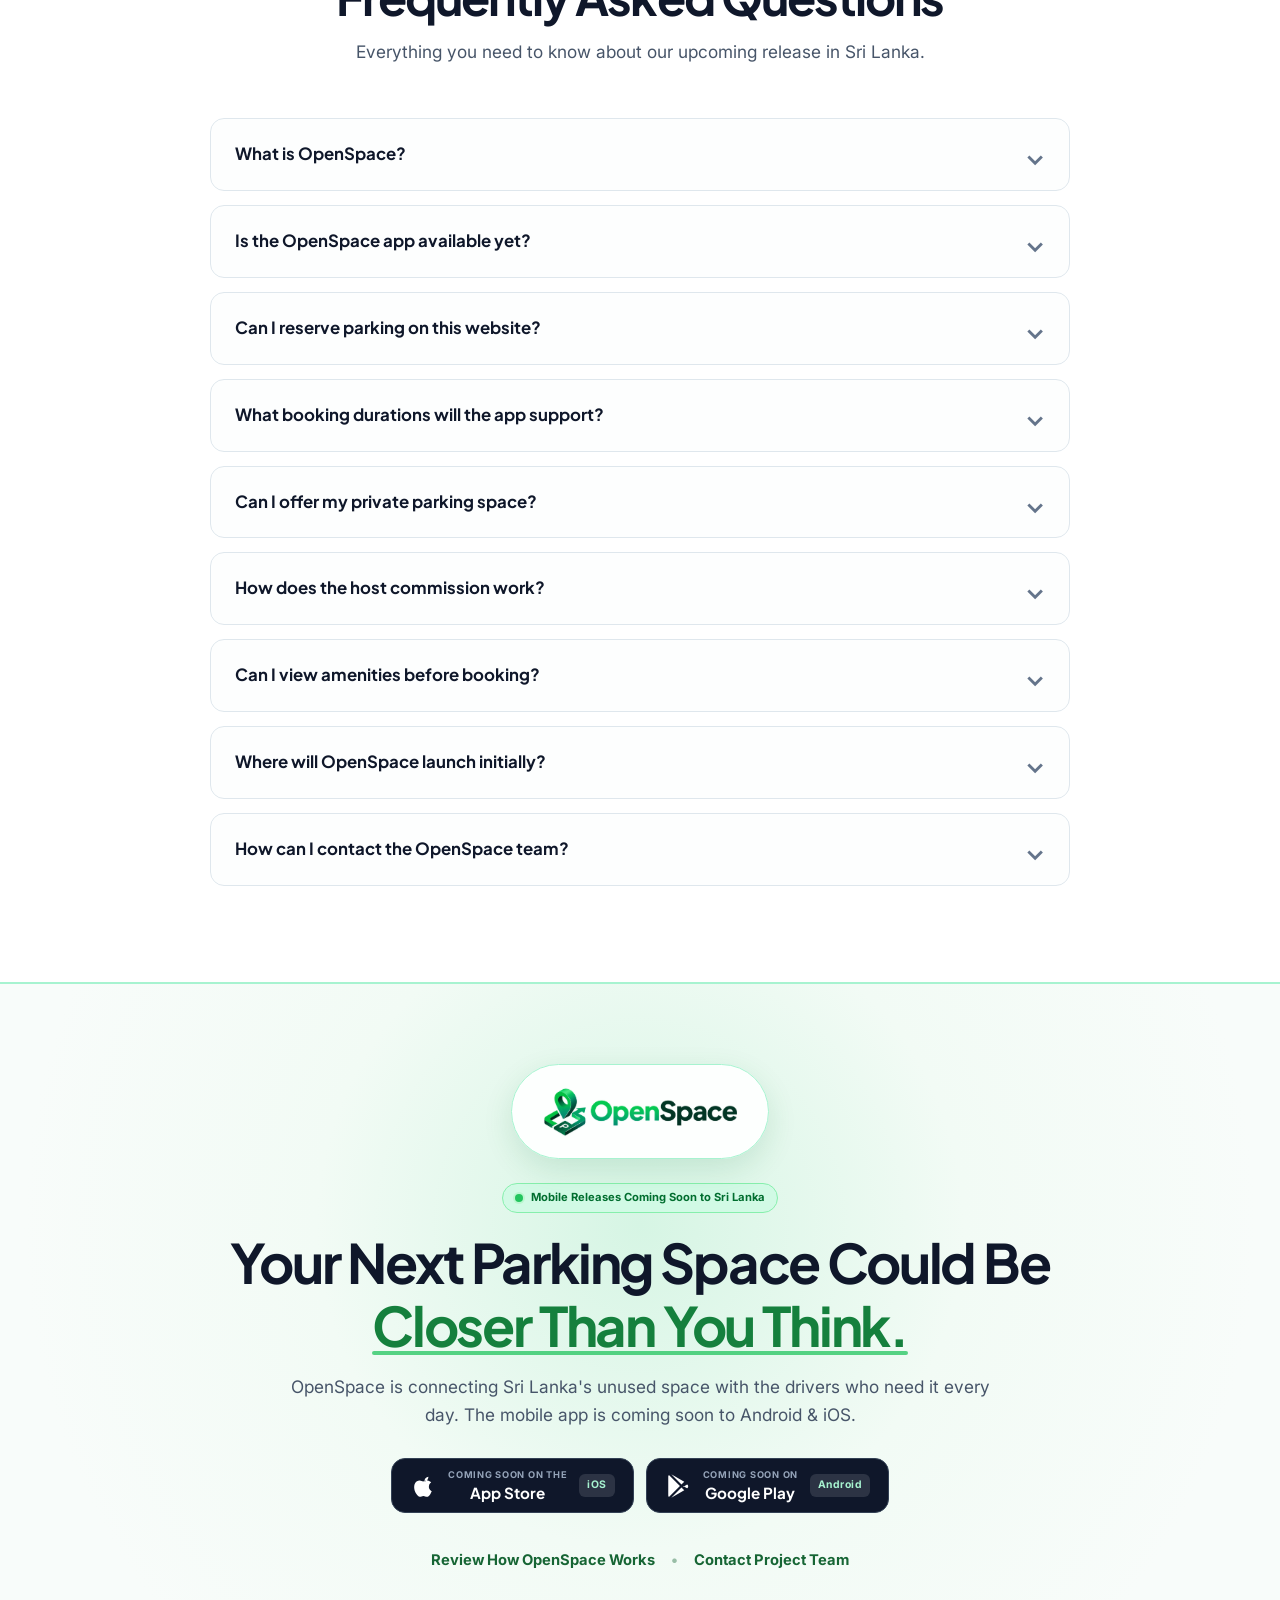
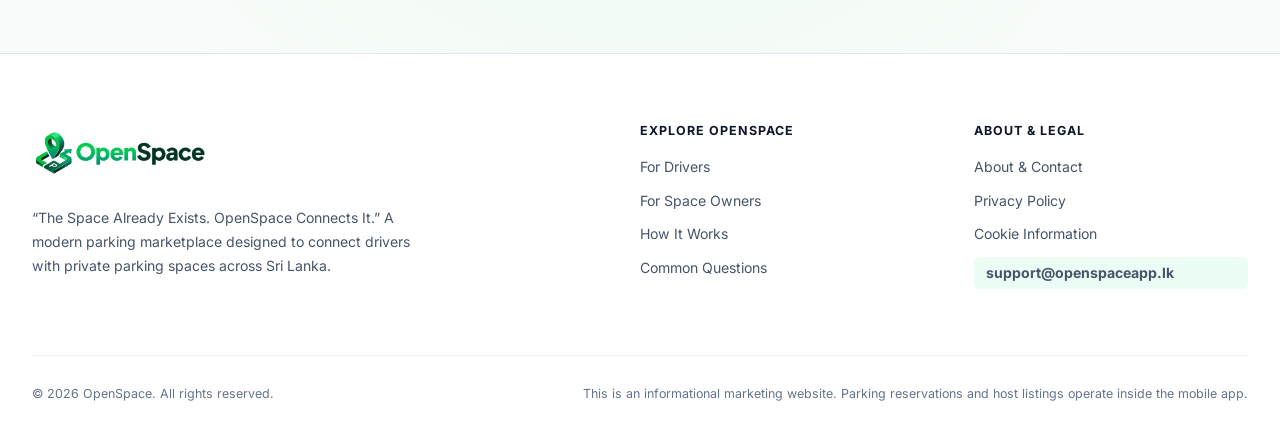
==== commit ed2179a0: "Use role-neutral beta invitation message" ====
--- a/index.html
+++ b/index.html
@@ -548,8 +548,8 @@
 
             <div class="waitlist-success" id="waitlist-success" role="status" hidden>
               <h3>Thanks for joining the waitlist!</h3>
-              <p>Your beta invitation request was submitted. We will email you if a place is available within 30 days.</p>
-              <button type="button" class="button button-outline" id="waitlist-reset">Register another person</button>
+              <p>We've received your beta invitation request. If we can invite you, we'll email you within 30 days.</p>
+              <button type="button" class="button button-outline" id="waitlist-reset">Submit another request</button>
             </div>
 
           </div>
@@ -571,7 +571,7 @@
             </details>
             <details>
               <summary>Is the OpenSpace app available yet?</summary>
-              <p>The app is currently undergoing closed beta testing in Colombo. You can request a beta invitation using the form above. We will email you if a place is available within 30 days.</p>
+              <p>The app is currently undergoing closed beta testing in Colombo. You can request a beta invitation using the form above. If we can invite you, we'll email you within 30 days.</p>
             </details>
             <details>
               <summary>Can I reserve parking on this website?</summary>
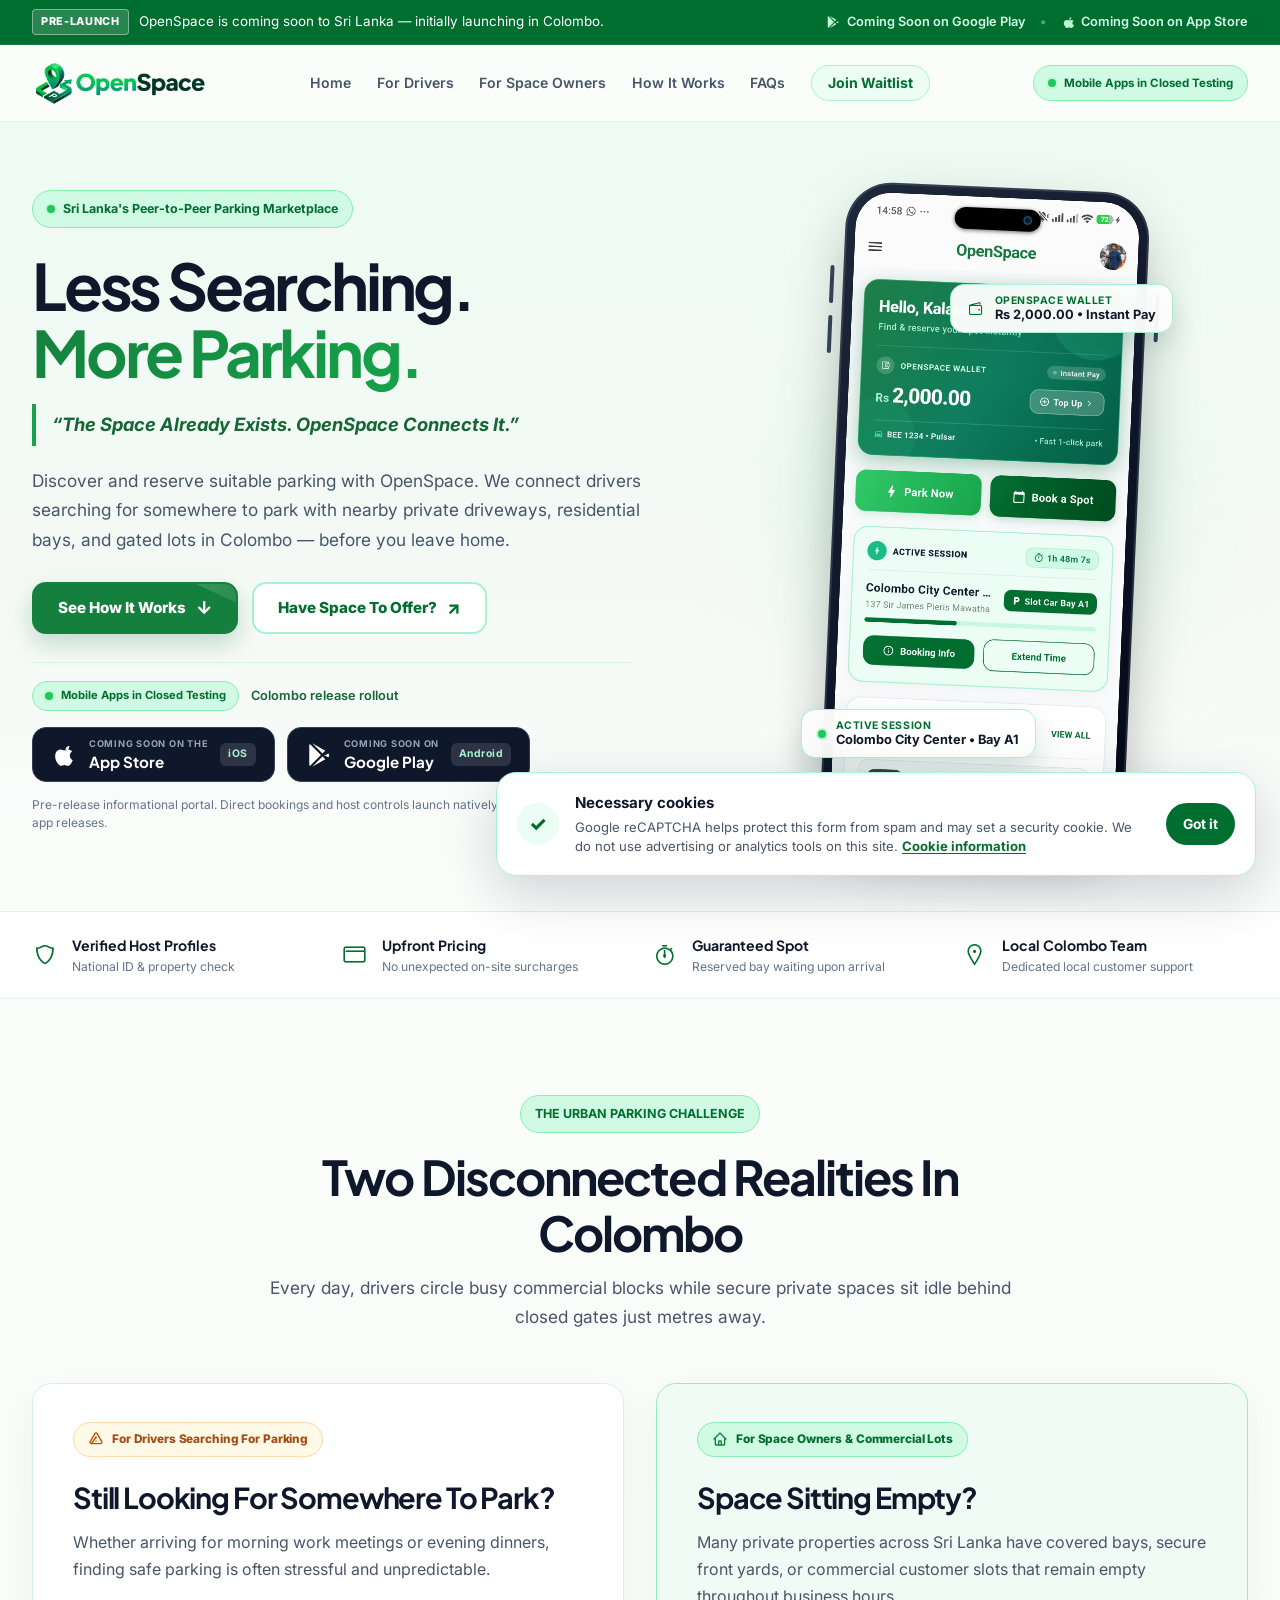
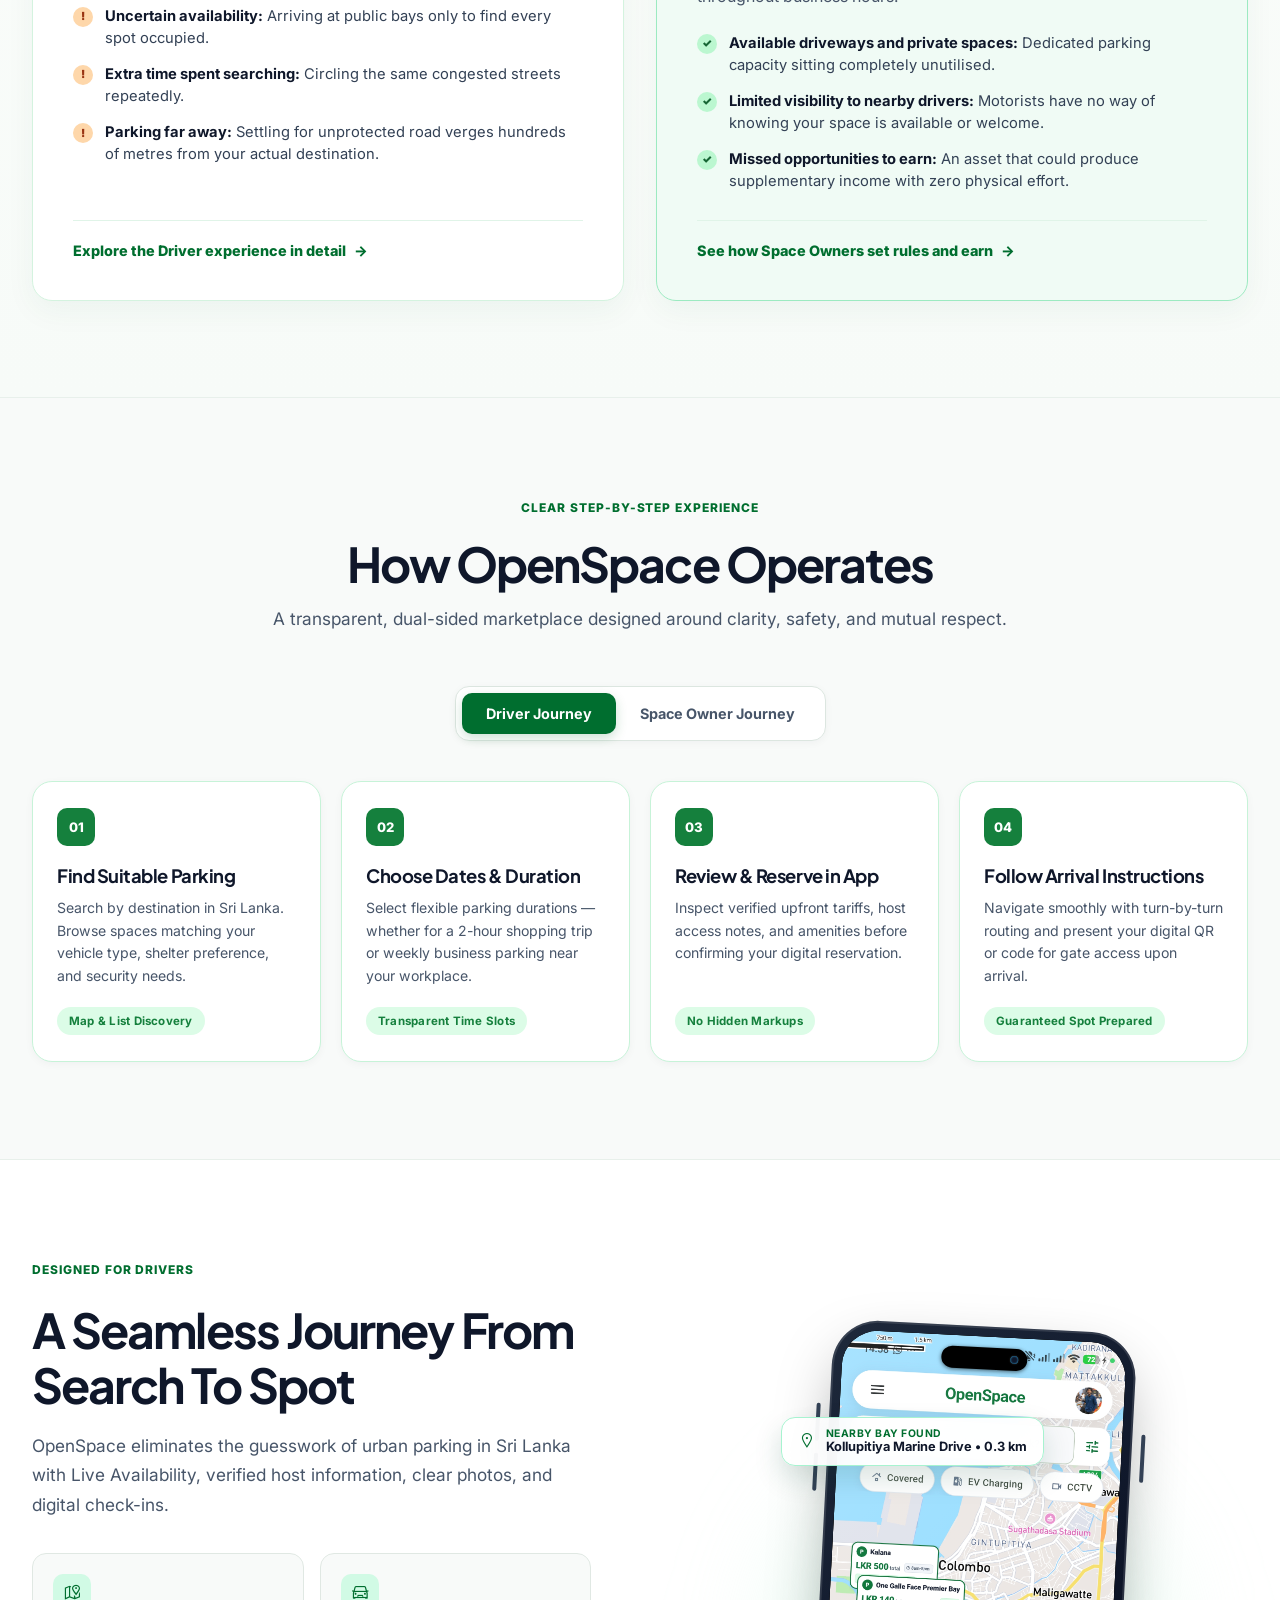
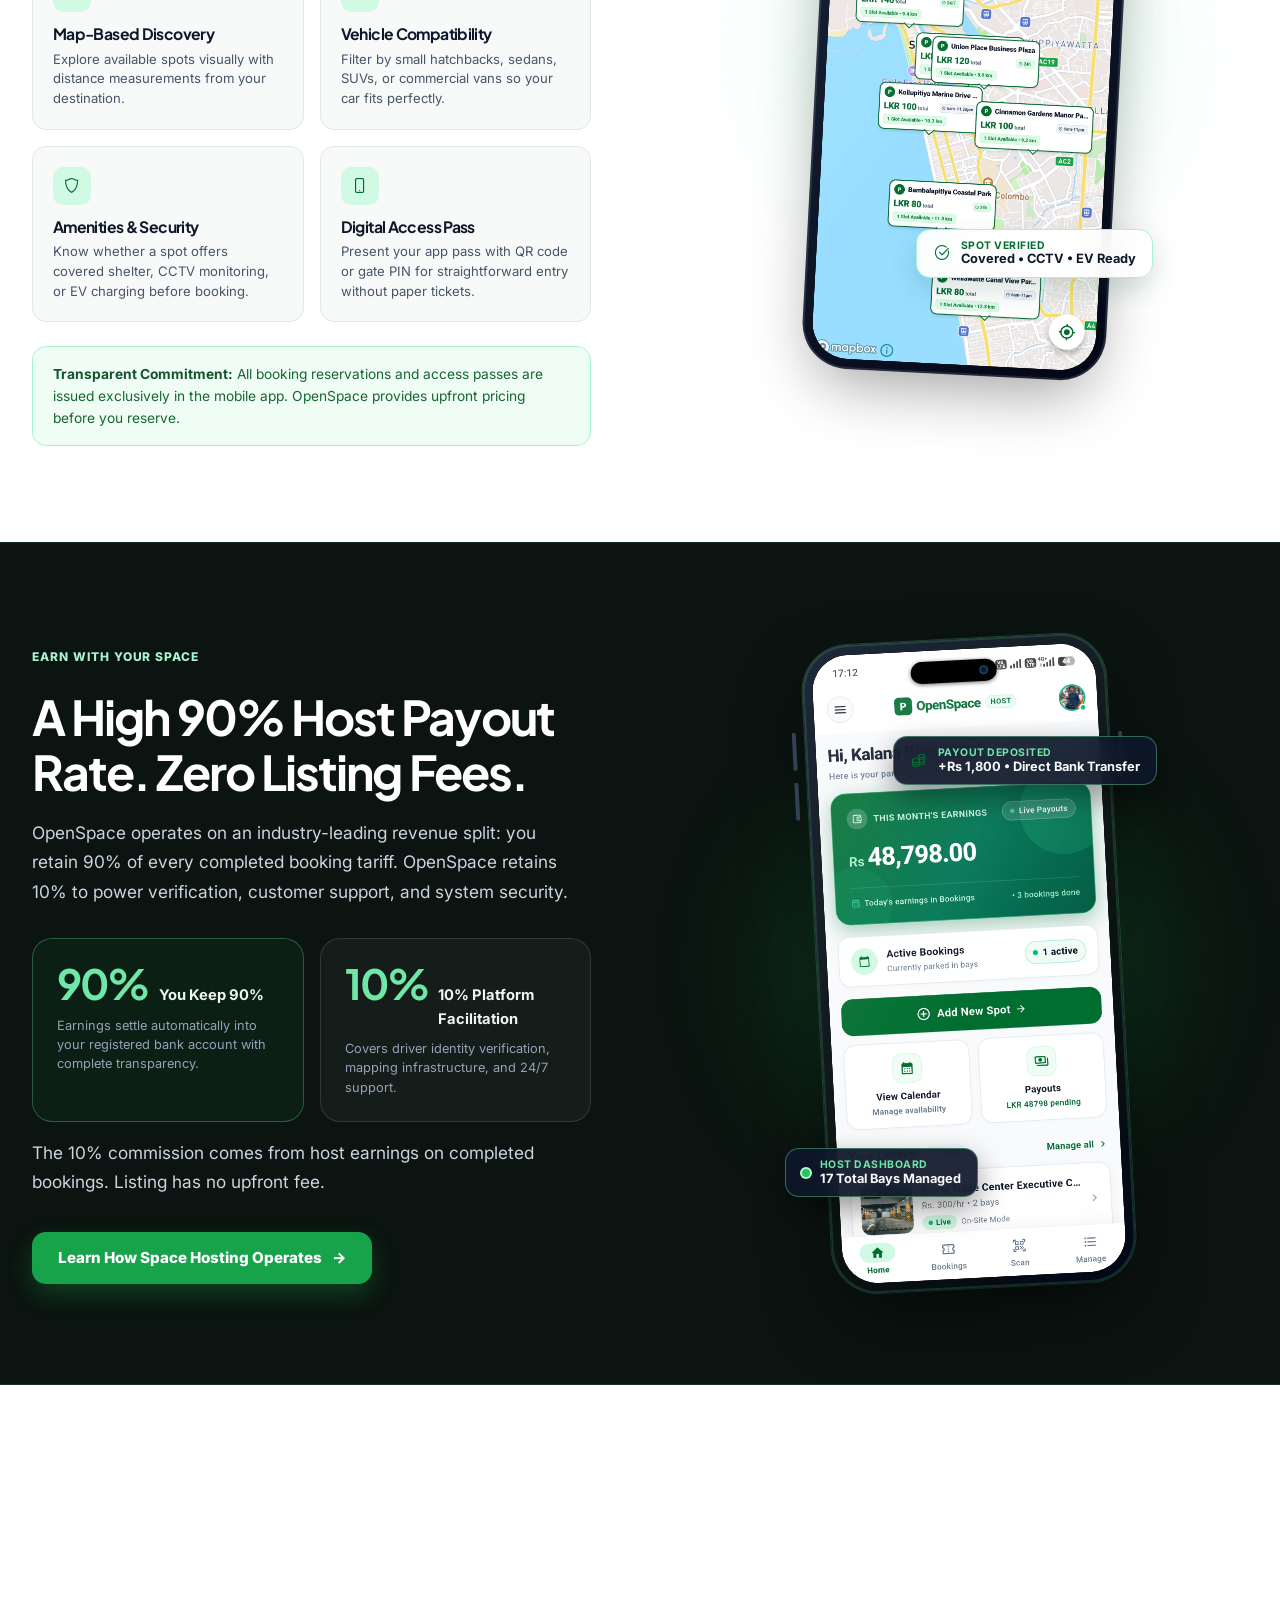
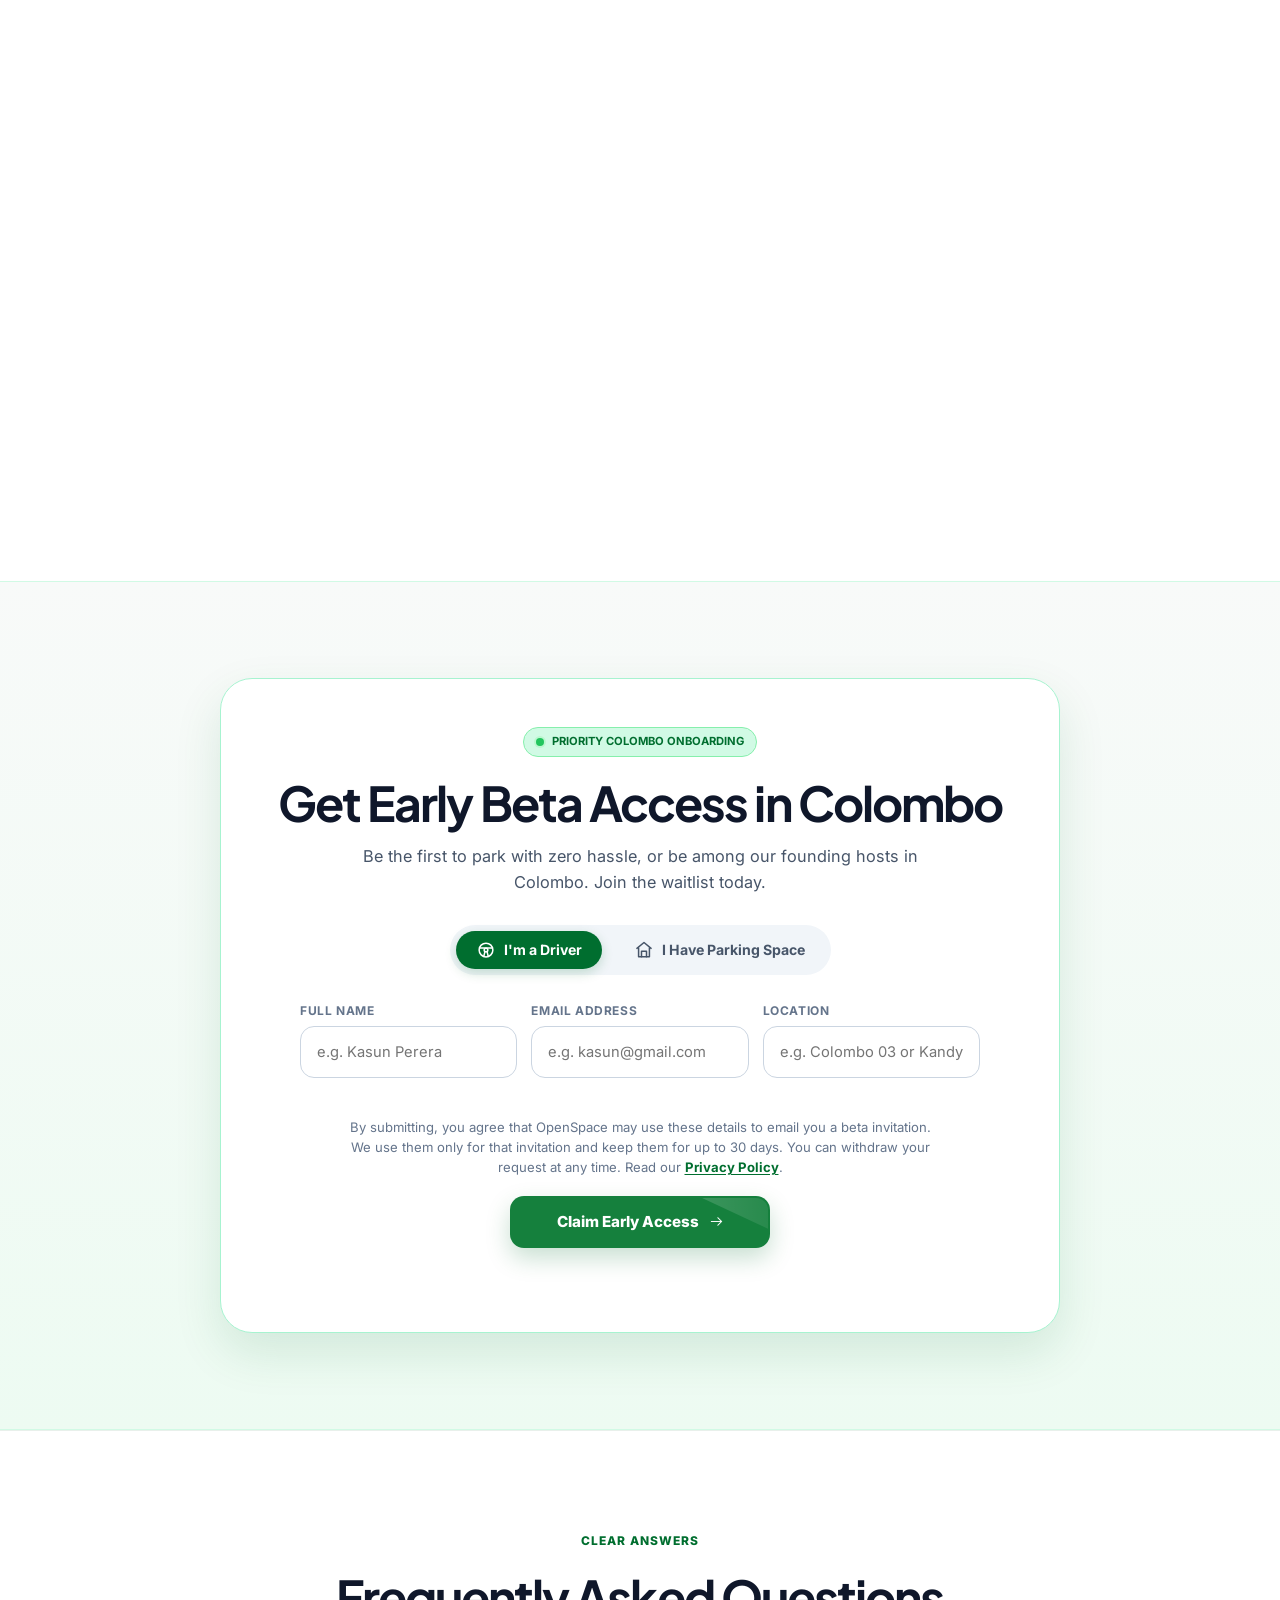
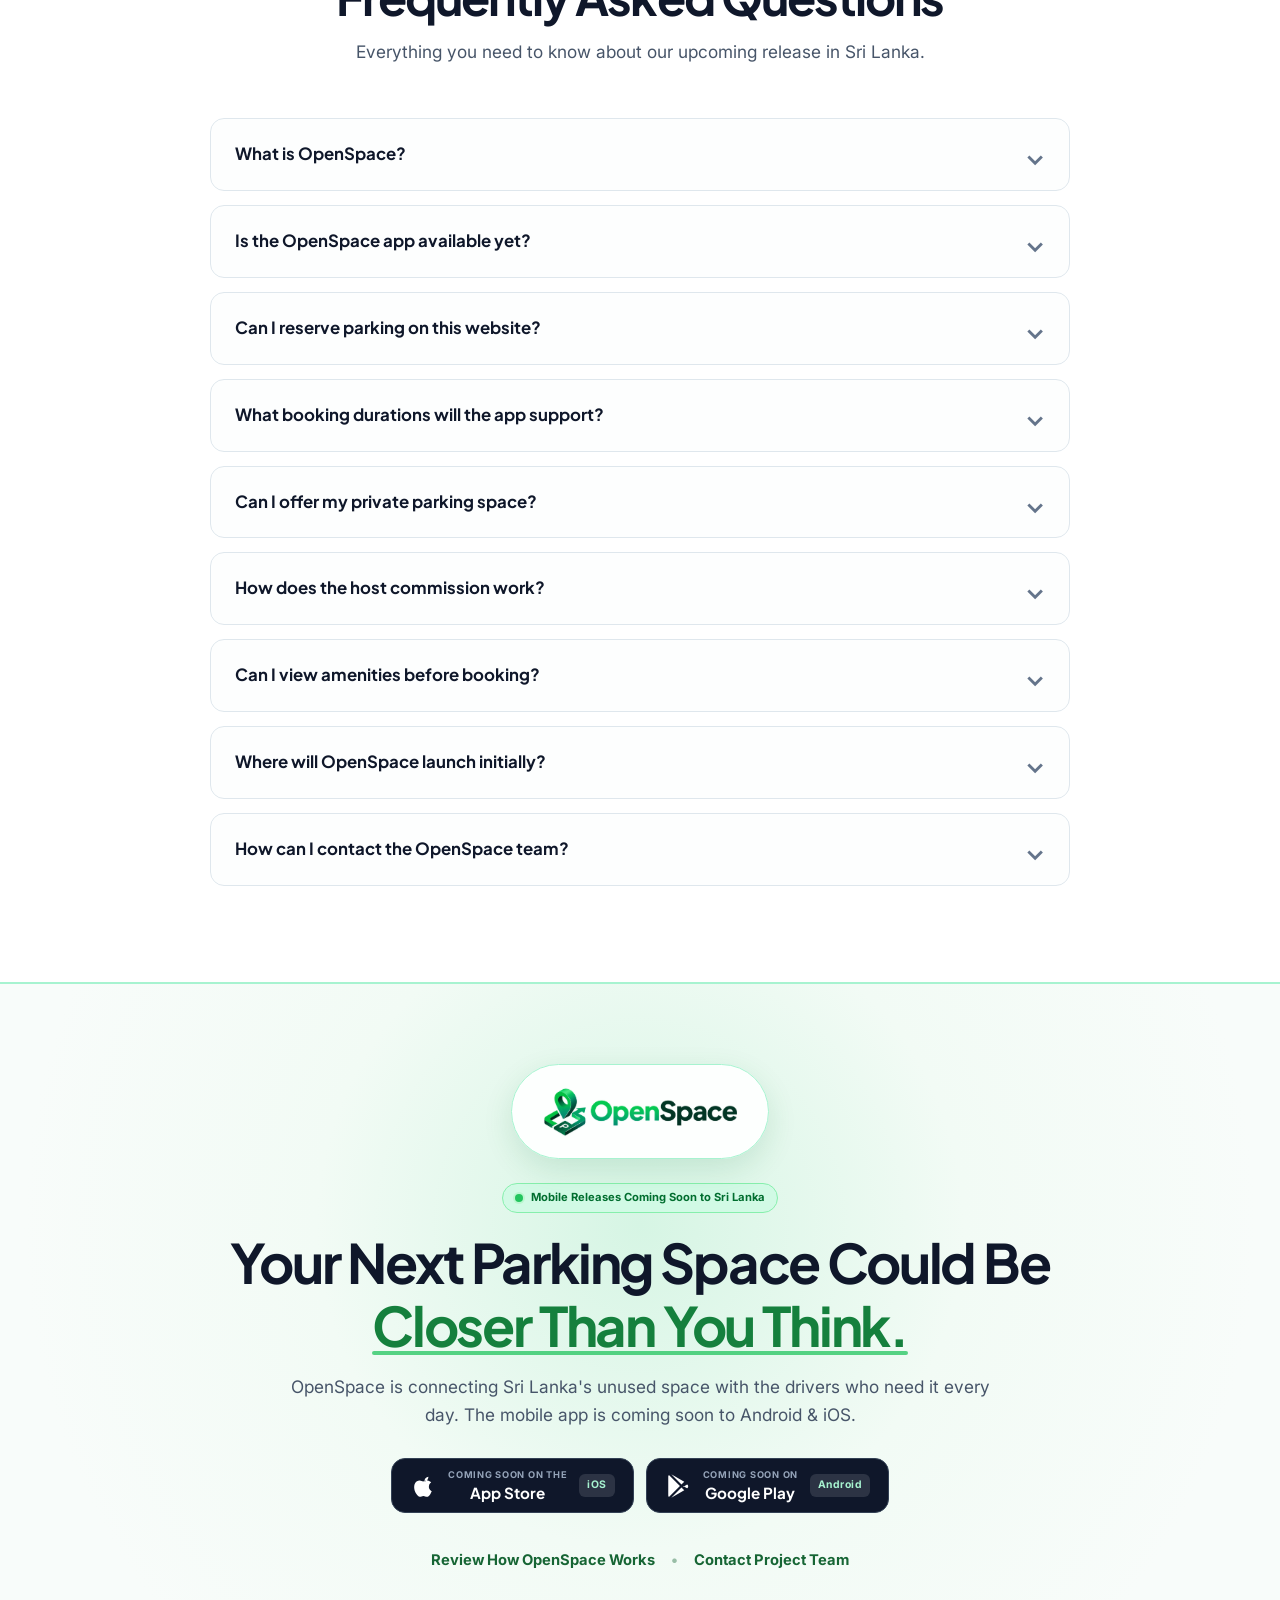
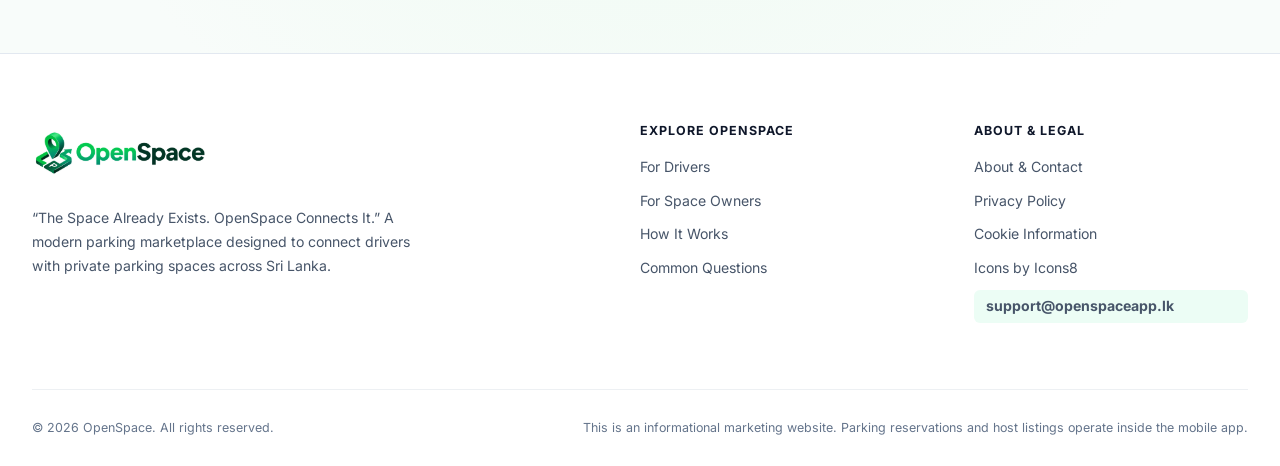
==== commit 185fee81: "Use matching Icons8 icons across landing page" ====
--- a/index.html
+++ b/index.html
@@ -14,10 +14,11 @@
     <link rel="preconnect" href="https://fonts.googleapis.com" />
     <link rel="preconnect" href="https://fonts.gstatic.com" crossorigin />
     <link href="https://fonts.googleapis.com/css2?family=Inter:wght@400;500;600;700;800&family=Plus+Jakarta+Sans:wght@500;600;700;800&display=swap" rel="stylesheet" />
-    <link rel="stylesheet" href="./styles.css?v=2.5" />
+    <link rel="stylesheet" href="./assets/line-awesome/css/line-awesome.min.css" />
+    <link rel="stylesheet" href="./styles.css?v=2.6" />
     <link rel="stylesheet" href="./polish.css?v=2.1" />
     <script src="https://www.google.com/recaptcha/api.js" async defer></script>
-    <script src="./main.js?v=2.5" defer></script>
+    <script src="./main.js?v=2.6" defer></script>
   </head>
   <body>
     <!-- Top Scroll Reading Progress Indicator -->
@@ -111,7 +112,7 @@
               
               <!-- Floating Contextual Badges -->
               <div class="floating-chip chip-wallet">
-                <span class="chip-icon">💳</span>
+                <span class="chip-icon las la-wallet" aria-hidden="true"></span>
                 <div>
                   <small>OpenSpace Wallet</small>
                   <strong>Rs 2,000.00 • Instant Pay</strong>
@@ -154,19 +155,19 @@
       <section class="trust-bar scroll-reveal" aria-label="Key guarantees">
         <div class="container trust-inner">
           <div class="trust-item">
-            <span class="trust-icon">🛡️</span>
+            <span class="trust-icon las la-shield-alt" aria-hidden="true"></span>
             <div><strong>Verified Host Profiles</strong><p>National ID &amp; property check</p></div>
           </div>
           <div class="trust-item">
-            <span class="trust-icon">💳</span>
+            <span class="trust-icon las la-credit-card" aria-hidden="true"></span>
             <div><strong>Upfront Pricing</strong><p>No unexpected on-site surcharges</p></div>
           </div>
           <div class="trust-item">
-            <span class="trust-icon">⏱️</span>
+            <span class="trust-icon las la-stopwatch" aria-hidden="true"></span>
             <div><strong>Guaranteed Spot</strong><p>Reserved bay waiting upon arrival</p></div>
           </div>
           <div class="trust-item">
-            <span class="trust-icon">🇱🇰</span>
+            <span class="trust-icon las la-map-marker-alt" aria-hidden="true"></span>
             <div><strong>Local Colombo Team</strong><p>Dedicated local customer support</p></div>
           </div>
         </div>
@@ -314,22 +315,22 @@
             
             <div class="benefit-grid">
               <div class="benefit-card">
-                <span class="benefit-badge">📍</span>
+                <span class="benefit-badge las la-map-marked-alt" aria-hidden="true"></span>
                 <h3>Map-Based Discovery</h3>
                 <p>Explore available spots visually with distance measurements from your destination.</p>
               </div>
               <div class="benefit-card">
-                <span class="benefit-badge">🚗</span>
+                <span class="benefit-badge las la-car" aria-hidden="true"></span>
                 <h3>Vehicle Compatibility</h3>
                 <p>Filter by small hatchbacks, sedans, SUVs, or commercial vans so your car fits perfectly.</p>
               </div>
               <div class="benefit-card">
-                <span class="benefit-badge">🛡️</span>
+                <span class="benefit-badge las la-shield-alt" aria-hidden="true"></span>
                 <h3>Amenities &amp; Security</h3>
                 <p>Know whether a spot offers covered shelter, CCTV monitoring, or EV charging before booking.</p>
               </div>
               <div class="benefit-card">
-                <span class="benefit-badge">📱</span>
+                <span class="benefit-badge las la-mobile-alt" aria-hidden="true"></span>
                 <h3>Digital Access Pass</h3>
                 <p>Present your app pass with QR code or gate PIN for straightforward entry without paper tickets.</p>
               </div>
@@ -347,7 +348,7 @@
               
               <!-- Floating Map Chips -->
               <div class="floating-chip chip-map-spot">
-                <span class="chip-icon">⌖</span>
+                <span class="chip-icon las la-map-marker-alt" aria-hidden="true"></span>
                 <div>
                   <small>Nearby Bay Found</small>
                   <strong>Kollupitiya Marine Drive • 0.3 km</strong>
@@ -355,7 +356,7 @@
               </div>
 
               <div class="floating-chip chip-map-amenity">
-                <span class="chip-icon">✓</span>
+                <span class="chip-icon las la-check-circle" aria-hidden="true"></span>
                 <div>
                   <small>Spot Verified</small>
                   <strong>Covered • CCTV • EV Ready</strong>
@@ -417,7 +418,7 @@
               
               <!-- Floating Host Chips -->
               <div class="floating-chip chip-payout">
-                <span class="chip-icon">💰</span>
+                <span class="chip-icon las la-coins" aria-hidden="true"></span>
                 <div>
                   <small>Payout Deposited</small>
                   <strong>+Rs 1,800 • Direct Bank Transfer</strong>
@@ -462,7 +463,7 @@
           <div class="use-grid">
             <article class="use-card scroll-reveal stagger-1">
               <div class="use-icon-wrap">
-                <span class="use-icon">🏢</span>
+                <span class="use-icon las la-building" aria-hidden="true"></span>
               </div>
               <h3>Parking Near Work</h3>
               <p>Reserve recurring weekday spaces near major commercial hubs like Colombo Fort, Kollupitiya, and Bambalapitiya without paying exorbitant unreserved daily rates.</p>
@@ -471,7 +472,7 @@
 
             <article class="use-card scroll-reveal stagger-2">
               <div class="use-icon-wrap">
-                <span class="use-icon">🎟️</span>
+                <span class="use-icon las la-ticket-alt" aria-hidden="true"></span>
               </div>
               <h3>Parking Around Events</h3>
               <p>When sports matches, exhibitions, or cultural events take place, nearby residential driveways offer peaceful, organized alternatives to chaotic curbside parking.</p>
@@ -480,7 +481,7 @@
 
             <article class="use-card scroll-reveal stagger-3">
               <div class="use-icon-wrap">
-                <span class="use-icon">🚆</span>
+                <span class="use-icon las la-train" aria-hidden="true"></span>
               </div>
               <h3>Near Public Transport Stops</h3>
               <p>Opportunities for commuters to park safely near suburban rail stations or main bus corridors, transitioning smoothly to public transit for downtown legs.</p>
@@ -538,7 +539,7 @@
                 <div class="form-actions">
                   <button type="submit" class="button button-primary waitlist-submit" id="waitlist-btn">
                     <span class="btn-text">Claim Early Access</span>
-                    <span class="btn-icon" aria-hidden="true">🚀</span>
+                    <span class="btn-icon las la-arrow-right" aria-hidden="true"></span>
                   </button>
                 </div>
 
@@ -675,6 +676,7 @@
           <a href="mailto:support@openspaceapp.lk">About &amp; Contact</a>
           <a href="./privacy.html">Privacy Policy</a>
           <a href="./cookies.html">Cookie Information</a>
+          <a href="https://icons8.com/line-awesome" target="_blank" rel="noopener noreferrer">Icons by Icons8</a>
           <a href="mailto:support@openspaceapp.lk" class="support-email-tag">support@openspaceapp.lk</a>
         </div>
       </div>
--- a/assets/line-awesome/css/line-awesome.min.css
+++ b/assets/line-awesome/css/line-awesome.min.css
@@ -0,0 +1,6600 @@
+.la,
+.lab,
+.lad,
+.lal,
+.lar,
+.las {
+  -moz-osx-font-smoothing: grayscale;
+  -webkit-font-smoothing: antialiased;
+  display: inline-block;
+  font-style: normal;
+  font-variant: normal;
+  text-rendering: auto;
+  line-height: 1;
+}
+.la-lg {
+  font-size: 1.33333em;
+  line-height: 0.75em;
+  vertical-align: -0.0667em;
+}
+.la-xs {
+  font-size: 0.75em;
+}
+.la-sm {
+  font-size: 0.875em;
+}
+.la-1x {
+  font-size: 1em;
+}
+.la-2x {
+  font-size: 2em;
+}
+.la-3x {
+  font-size: 3em;
+}
+.la-4x {
+  font-size: 4em;
+}
+.la-5x {
+  font-size: 5em;
+}
+.la-6x {
+  font-size: 6em;
+}
+.la-7x {
+  font-size: 7em;
+}
+.la-8x {
+  font-size: 8em;
+}
+.la-9x {
+  font-size: 9em;
+}
+.la-10x {
+  font-size: 10em;
+}
+.la-fw {
+  text-align: center;
+  width: 1.25em;
+}
+.la-ul {
+  list-style-type: none;
+  margin-left: 2.5em;
+  padding-left: 0;
+}
+.la-ul > li {
+  position: relative;
+}
+.la-li {
+  left: -2em;
+  position: absolute;
+  text-align: center;
+  width: 2em;
+  line-height: inherit;
+}
+.la-border {
+  border: solid 0.08em #eee;
+  border-radius: 0.1em;
+  padding: 0.2em 0.25em 0.15em;
+}
+.la-pull-left {
+  float: left;
+}
+.la-pull-right {
+  float: right;
+}
+.la.la-pull-left,
+.lab.la-pull-left,
+.lal.la-pull-left,
+.lar.la-pull-left,
+.las.la-pull-left {
+  margin-right: 0.3em;
+}
+.la.la-pull-right,
+.lab.la-pull-right,
+.lal.la-pull-right,
+.lar.la-pull-right,
+.las.la-pull-right {
+  margin-left: 0.3em;
+}
+.la-spin {
+  -webkit-animation: la-spin 2s infinite linear;
+  animation: la-spin 2s infinite linear;
+}
+.la-pulse {
+  -webkit-animation: la-spin 1s infinite steps(8);
+  animation: la-spin 1s infinite steps(8);
+}
+@-webkit-keyframes la-spin {
+  0% {
+    -webkit-transform: rotate(0);
+    transform: rotate(0);
+  }
+  100% {
+    -webkit-transform: rotate(360deg);
+    transform: rotate(360deg);
+  }
+}
+@keyframes la-spin {
+  0% {
+    -webkit-transform: rotate(0);
+    transform: rotate(0);
+  }
+  100% {
+    -webkit-transform: rotate(360deg);
+    transform: rotate(360deg);
+  }
+}
+.la-rotate-90 {
+  -webkit-transform: rotate(90deg);
+  transform: rotate(90deg);
+}
+.la-rotate-180 {
+  -webkit-transform: rotate(180deg);
+  transform: rotate(180deg);
+}
+.la-rotate-270 {
+  -webkit-transform: rotate(270deg);
+  transform: rotate(270deg);
+}
+.la-flip-horizontal {
+  -webkit-transform: scale(-1, 1);
+  transform: scale(-1, 1);
+}
+.la-flip-vertical {
+  -webkit-transform: scale(1, -1);
+  transform: scale(1, -1);
+}
+.la-flip-both,
+.la-flip-horizontal.la-flip-vertical {
+  -webkit-transform: scale(-1, -1);
+  transform: scale(-1, -1);
+}
+:root .la-flip-both,
+:root .la-flip-horizontal,
+:root .la-flip-vertical,
+:root .la-rotate-180,
+:root .la-rotate-270,
+:root .la-rotate-90 {
+  -webkit-filter: none;
+  filter: none;
+}
+.la-stack {
+  display: inline-block;
+  height: 2em;
+  line-height: 2em;
+  position: relative;
+  vertical-align: middle;
+  width: 2.5em;
+}
+.la-stack-1x,
+.la-stack-2x {
+  left: 0;
+  position: absolute;
+  text-align: center;
+  width: 100%;
+}
+.la-stack-1x {
+  line-height: inherit;
+}
+.la-stack-2x {
+  font-size: 2em;
+}
+.la-inverse {
+  color: #fff;
+}
+.la-500px:before {
+  content: '\f26e';
+}
+.la-accessible-icon:before {
+  content: '\f368';
+}
+.la-accusoft:before {
+  content: '\f369';
+}
+.la-acquisitions-incorporated:before {
+  content: '\f6af';
+}
+.la-ad:before {
+  content: '\f641';
+}
+.la-address-book:before {
+  content: '\f2b9';
+}
+.la-address-card:before {
+  content: '\f2bb';
+}
+.la-adjust:before {
+  content: '\f042';
+}
+.la-adn:before {
+  content: '\f170';
+}
+.la-adobe:before {
+  content: '\f778';
+}
+.la-adversal:before {
+  content: '\f36a';
+}
+.la-affiliatetheme:before {
+  content: '\f36b';
+}
+.la-air-freshener:before {
+  content: '\f5d0';
+}
+.la-airbnb:before {
+  content: '\f834';
+}
+.la-algolia:before {
+  content: '\f36c';
+}
+.la-align-center:before {
+  content: '\f037';
+}
+.la-align-justify:before {
+  content: '\f039';
+}
+.la-align-left:before {
+  content: '\f036';
+}
+.la-align-right:before {
+  content: '\f038';
+}
+.la-alipay:before {
+  content: '\f642';
+}
+.la-allergies:before {
+  content: '\f461';
+}
+.la-amazon:before {
+  content: '\f270';
+}
+.la-amazon-pay:before {
+  content: '\f42c';
+}
+.la-ambulance:before {
+  content: '\f0f9';
+}
+.la-american-sign-language-interpreting:before {
+  content: '\f2a3';
+}
+.la-amilia:before {
+  content: '\f36d';
+}
+.la-anchor:before {
+  content: '\f13d';
+}
+.la-android:before {
+  content: '\f17b';
+}
+.la-angellist:before {
+  content: '\f209';
+}
+.la-angle-double-down:before {
+  content: '\f103';
+}
+.la-angle-double-left:before {
+  content: '\f100';
+}
+.la-angle-double-right:before {
+  content: '\f101';
+}
+.la-angle-double-up:before {
+  content: '\f102';
+}
+.la-angle-down:before {
+  content: '\f107';
+}
+.la-angle-left:before {
+  content: '\f104';
+}
+.la-angle-right:before {
+  content: '\f105';
+}
+.la-angle-up:before {
+  content: '\f106';
+}
+.la-angry:before {
+  content: '\f556';
+}
+.la-angrycreative:before {
+  content: '\f36e';
+}
+.la-angular:before {
+  content: '\f420';
+}
+.la-ankh:before {
+  content: '\f644';
+}
+.la-app-store:before {
+  content: '\f36f';
+}
+.la-app-store-ios:before {
+  content: '\f370';
+}
+.la-apper:before {
+  content: '\f371';
+}
+.la-apple:before {
+  content: '\f179';
+}
+.la-apple-alt:before {
+  content: '\f5d1';
+}
+.la-apple-pay:before {
+  content: '\f415';
+}
+.la-archive:before {
+  content: '\f187';
+}
+.la-archway:before {
+  content: '\f557';
+}
+.la-arrow-alt-circle-down:before {
+  content: '\f358';
+}
+.la-arrow-alt-circle-left:before {
+  content: '\f359';
+}
+.la-arrow-alt-circle-right:before {
+  content: '\f35a';
+}
+.la-arrow-alt-circle-up:before {
+  content: '\f35b';
+}
+.la-arrow-circle-down:before {
+  content: '\f0ab';
+}
+.la-arrow-circle-left:before {
+  content: '\f0a8';
+}
+.la-arrow-circle-right:before {
+  content: '\f0a9';
+}
+.la-arrow-circle-up:before {
+  content: '\f0aa';
+}
+.la-arrow-down:before {
+  content: '\f063';
+}
+.la-arrow-left:before {
+  content: '\f060';
+}
+.la-arrow-right:before {
+  content: '\f061';
+}
+.la-arrow-up:before {
+  content: '\f062';
+}
+.la-arrows-alt:before {
+  content: '\f0b2';
+}
+.la-arrows-alt-h:before {
+  content: '\f337';
+}
+.la-arrows-alt-v:before {
+  content: '\f338';
+}
+.la-artstation:before {
+  content: '\f77a';
+}
+.la-assistive-listening-systems:before {
+  content: '\f2a2';
+}
+.la-asterisk:before {
+  content: '\f069';
+}
+.la-asymmetrik:before {
+  content: '\f372';
+}
+.la-at:before {
+  content: '\f1fa';
+}
+.la-atlas:before {
+  content: '\f558';
+}
+.la-atlassian:before {
+  content: '\f77b';
+}
+.la-atom:before {
+  content: '\f5d2';
+}
+.la-audible:before {
+  content: '\f373';
+}
+.la-audio-description:before {
+  content: '\f29e';
+}
+.la-autoprefixer:before {
+  content: '\f41c';
+}
+.la-avianex:before {
+  content: '\f374';
+}
+.la-aviato:before {
+  content: '\f421';
+}
+.la-award:before {
+  content: '\f559';
+}
+.la-aws:before {
+  content: '\f375';
+}
+.la-baby:before {
+  content: '\f77c';
+}
+.la-baby-carriage:before {
+  content: '\f77d';
+}
+.la-backspace:before {
+  content: '\f55a';
+}
+.la-backward:before {
+  content: '\f04a';
+}
+.la-bacon:before {
+  content: '\f7e5';
+}
+.la-balance-scale:before {
+  content: '\f24e';
+}
+.la-balance-scale-left:before {
+  content: '\f515';
+}
+.la-balance-scale-right:before {
+  content: '\f516';
+}
+.la-ban:before {
+  content: '\f05e';
+}
+.la-band-aid:before {
+  content: '\f462';
+}
+.la-bandcamp:before {
+  content: '\f2d5';
+}
+.la-barcode:before {
+  content: '\f02a';
+}
+.la-bars:before {
+  content: '\f0c9';
+}
+.la-baseball-ball:before {
+  content: '\f433';
+}
+.la-basketball-ball:before {
+  content: '\f434';
+}
+.la-bath:before {
+  content: '\f2cd';
+}
+.la-battery-empty:before {
+  content: '\f244';
+}
+.la-battery-full:before {
+  content: '\f240';
+}
+.la-battery-half:before {
+  content: '\f242';
+}
+.la-battery-quarter:before {
+  content: '\f243';
+}
+.la-battery-three-quarters:before {
+  content: '\f241';
+}
+.la-battle-net:before {
+  content: '\f835';
+}
+.la-bed:before {
+  content: '\f236';
+}
+.la-beer:before {
+  content: '\f0fc';
+}
+.la-behance:before {
+  content: '\f1b4';
+}
+.la-behance-square:before {
+  content: '\f1b5';
+}
+.la-bell:before {
+  content: '\f0f3';
+}
+.la-bell-slash:before {
+  content: '\f1f6';
+}
+.la-bezier-curve:before {
+  content: '\f55b';
+}
+.la-bible:before {
+  content: '\f647';
+}
+.la-bicycle:before {
+  content: '\f206';
+}
+.la-biking:before {
+  content: '\f84a';
+}
+.la-bimobject:before {
+  content: '\f378';
+}
+.la-binoculars:before {
+  content: '\f1e5';
+}
+.la-biohazard:before {
+  content: '\f780';
+}
+.la-birthday-cake:before {
+  content: '\f1fd';
+}
+.la-bitbucket:before {
+  content: '\f171';
+}
+.la-bitcoin:before {
+  content: '\f379';
+}
+.la-bity:before {
+  content: '\f37a';
+}
+.la-black-tie:before {
+  content: '\f27e';
+}
+.la-blackberry:before {
+  content: '\f37b';
+}
+.la-blender:before {
+  content: '\f517';
+}
+.la-blender-phone:before {
+  content: '\f6b6';
+}
+.la-blind:before {
+  content: '\f29d';
+}
+.la-blog:before {
+  content: '\f781';
+}
+.la-blogger:before {
+  content: '\f37c';
+}
+.la-blogger-b:before {
+  content: '\f37d';
+}
+.la-bluetooth:before {
+  content: '\f293';
+}
+.la-bluetooth-b:before {
+  content: '\f294';
+}
+.la-bold:before {
+  content: '\f032';
+}
+.la-bolt:before {
+  content: '\f0e7';
+}
+.la-bomb:before {
+  content: '\f1e2';
+}
+.la-bone:before {
+  content: '\f5d7';
+}
+.la-bong:before {
+  content: '\f55c';
+}
+.la-book:before {
+  content: '\f02d';
+}
+.la-book-dead:before {
+  content: '\f6b7';
+}
+.la-book-medical:before {
+  content: '\f7e6';
+}
+.la-book-open:before {
+  content: '\f518';
+}
+.la-book-reader:before {
+  content: '\f5da';
+}
+.la-bookmark:before {
+  content: '\f02e';
+}
+.la-bootstrap:before {
+  content: '\f836';
+}
+.la-border-all:before {
+  content: '\f84c';
+}
+.la-border-none:before {
+  content: '\f850';
+}
+.la-border-style:before {
+  content: '\f853';
+}
+.la-bowling-ball:before {
+  content: '\f436';
+}
+.la-box:before {
+  content: '\f466';
+}
+.la-box-open:before {
+  content: '\f49e';
+}
+.la-boxes:before {
+  content: '\f468';
+}
+.la-braille:before {
+  content: '\f2a1';
+}
+.la-brain:before {
+  content: '\f5dc';
+}
+.la-bread-slice:before {
+  content: '\f7ec';
+}
+.la-briefcase:before {
+  content: '\f0b1';
+}
+.la-briefcase-medical:before {
+  content: '\f469';
+}
+.la-broadcast-tower:before {
+  content: '\f519';
+}
+.la-broom:before {
+  content: '\f51a';
+}
+.la-brush:before {
+  content: '\f55d';
+}
+.la-btc:before {
+  content: '\f15a';
+}
+.la-buffer:before {
+  content: '\f837';
+}
+.la-bug:before {
+  content: '\f188';
+}
+.la-building:before {
+  content: '\f1ad';
+}
+.la-bullhorn:before {
+  content: '\f0a1';
+}
+.la-bullseye:before {
+  content: '\f140';
+}
+.la-burn:before {
+  content: '\f46a';
+}
+.la-buromobelexperte:before {
+  content: '\f37f';
+}
+.la-bus:before {
+  content: '\f207';
+}
+.la-bus-alt:before {
+  content: '\f55e';
+}
+.la-business-time:before {
+  content: '\f64a';
+}
+.la-buy-n-large:before {
+  content: '\f8a6';
+}
+.la-buysellads:before {
+  content: '\f20d';
+}
+.la-calculator:before {
+  content: '\f1ec';
+}
+.la-calendar:before {
+  content: '\f133';
+}
+.la-calendar-alt:before {
+  content: '\f073';
+}
+.la-calendar-check:before {
+  content: '\f274';
+}
+.la-calendar-day:before {
+  content: '\f783';
+}
+.la-calendar-minus:before {
+  content: '\f272';
+}
+.la-calendar-plus:before {
+  content: '\f271';
+}
+.la-calendar-times:before {
+  content: '\f273';
+}
+.la-calendar-week:before {
+  content: '\f784';
+}
+.la-camera:before {
+  content: '\f030';
+}
+.la-camera-retro:before {
+  content: '\f083';
+}
+.la-campground:before {
+  content: '\f6bb';
+}
+.la-canadian-maple-leaf:before {
+  content: '\f785';
+}
+.la-candy-cane:before {
+  content: '\f786';
+}
+.la-cannabis:before {
+  content: '\f55f';
+}
+.la-capsules:before {
+  content: '\f46b';
+}
+.la-car:before {
+  content: '\f1b9';
+}
+.la-car-alt:before {
+  content: '\f5de';
+}
+.la-car-battery:before {
+  content: '\f5df';
+}
+.la-car-crash:before {
+  content: '\f5e1';
+}
+.la-car-side:before {
+  content: '\f5e4';
+}
+.la-caret-down:before {
+  content: '\f0d7';
+}
+.la-caret-left:before {
+  content: '\f0d9';
+}
+.la-caret-right:before {
+  content: '\f0da';
+}
+.la-caret-square-down:before {
+  content: '\f150';
+}
+.la-caret-square-left:before {
+  content: '\f191';
+}
+.la-caret-square-right:before {
+  content: '\f152';
+}
+.la-caret-square-up:before {
+  content: '\f151';
+}
+.la-caret-up:before {
+  content: '\f0d8';
+}
+.la-carrot:before {
+  content: '\f787';
+}
+.la-cart-arrow-down:before {
+  content: '\f218';
+}
+.la-cart-plus:before {
+  content: '\f217';
+}
+.la-cash-register:before {
+  content: '\f788';
+}
+.la-cat:before {
+  content: '\f6be';
+}
+.la-cc-amazon-pay:before {
+  content: '\f42d';
+}
+.la-cc-amex:before {
+  content: '\f1f3';
+}
+.la-cc-apple-pay:before {
+  content: '\f416';
+}
+.la-cc-diners-club:before {
+  content: '\f24c';
+}
+.la-cc-discover:before {
+  content: '\f1f2';
+}
+.la-cc-jcb:before {
+  content: '\f24b';
+}
+.la-cc-mastercard:before {
+  content: '\f1f1';
+}
+.la-cc-paypal:before {
+  content: '\f1f4';
+}
+.la-cc-stripe:before {
+  content: '\f1f5';
+}
+.la-cc-visa:before {
+  content: '\f1f0';
+}
+.la-centercode:before {
+  content: '\f380';
+}
+.la-centos:before {
+  content: '\f789';
+}
+.la-certificate:before {
+  content: '\f0a3';
+}
+.la-chair:before {
+  content: '\f6c0';
+}
+.la-chalkboard:before {
+  content: '\f51b';
+}
+.la-chalkboard-teacher:before {
+  content: '\f51c';
+}
+.la-charging-station:before {
+  content: '\f5e7';
+}
+.la-chart-area:before {
+  content: '\f1fe';
+}
+.la-chart-bar:before {
+  content: '\f080';
+}
+.la-chart-line:before {
+  content: '\f201';
+}
+.la-chart-pie:before {
+  content: '\f200';
+}
+.la-check:before {
+  content: '\f00c';
+}
+.la-check-circle:before {
+  content: '\f058';
+}
+.la-check-double:before {
+  content: '\f560';
+}
+.la-check-square:before {
+  content: '\f14a';
+}
+.la-cheese:before {
+  content: '\f7ef';
+}
+.la-chess:before {
+  content: '\f439';
+}
+.la-chess-bishop:before {
+  content: '\f43a';
+}
+.la-chess-board:before {
+  content: '\f43c';
+}
+.la-chess-king:before {
+  content: '\f43f';
+}
+.la-chess-knight:before {
+  content: '\f441';
+}
+.la-chess-pawn:before {
+  content: '\f443';
+}
+.la-chess-queen:before {
+  content: '\f445';
+}
+.la-chess-rook:before {
+  content: '\f447';
+}
+.la-chevron-circle-down:before {
+  content: '\f13a';
+}
+.la-chevron-circle-left:before {
+  content: '\f137';
+}
+.la-chevron-circle-right:before {
+  content: '\f138';
+}
+.la-chevron-circle-up:before {
+  content: '\f139';
+}
+.la-chevron-down:before {
+  content: '\f078';
+}
+.la-chevron-left:before {
+  content: '\f053';
+}
+.la-chevron-right:before {
+  content: '\f054';
+}
+.la-chevron-up:before {
+  content: '\f077';
+}
+.la-child:before {
+  content: '\f1ae';
+}
+.la-chrome:before {
+  content: '\f268';
+}
+.la-chromecast:before {
+  content: '\f838';
+}
+.la-church:before {
+  content: '\f51d';
+}
+.la-circle:before {
+  content: '\f111';
+}
+.la-circle-notch:before {
+  content: '\f1ce';
+}
+.la-city:before {
+  content: '\f64f';
+}
+.la-clinic-medical:before {
+  content: '\f7f2';
+}
+.la-clipboard:before {
+  content: '\f328';
+}
+.la-clipboard-check:before {
+  content: '\f46c';
+}
+.la-clipboard-list:before {
+  content: '\f46d';
+}
+.la-clock:before {
+  content: '\f017';
+}
+.la-clone:before {
+  content: '\f24d';
+}
+.la-closed-captioning:before {
+  content: '\f20a';
+}
+.la-cloud:before {
+  content: '\f0c2';
+}
+.la-cloud-download-alt:before {
+  content: '\f381';
+}
+.la-cloud-meatball:before {
+  content: '\f73b';
+}
+.la-cloud-moon:before {
+  content: '\f6c3';
+}
+.la-cloud-moon-rain:before {
+  content: '\f73c';
+}
+.la-cloud-rain:before {
+  content: '\f73d';
+}
+.la-cloud-showers-heavy:before {
+  content: '\f740';
+}
+.la-cloud-sun:before {
+  content: '\f6c4';
+}
+.la-cloud-sun-rain:before {
+  content: '\f743';
+}
+.la-cloud-upload-alt:before {
+  content: '\f382';
+}
+.la-cloudscale:before {
+  content: '\f383';
+}
+.la-cloudsmith:before {
+  content: '\f384';
+}
+.la-cloudversify:before {
+  content: '\f385';
+}
+.la-cocktail:before {
+  content: '\f561';
+}
+.la-code:before {
+  content: '\f121';
+}
+.la-code-branch:before {
+  content: '\f126';
+}
+.la-codepen:before {
+  content: '\f1cb';
+}
+.la-codiepie:before {
+  content: '\f284';
+}
+.la-coffee:before {
+  content: '\f0f4';
+}
+.la-cog:before {
+  content: '\f013';
+}
+.la-cogs:before {
+  content: '\f085';
+}
+.la-coins:before {
+  content: '\f51e';
+}
+.la-columns:before {
+  content: '\f0db';
+}
+.la-comment:before {
+  content: '\f075';
+}
+.la-comment-alt:before {
+  content: '\f27a';
+}
+.la-comment-dollar:before {
+  content: '\f651';
+}
+.la-comment-dots:before {
+  content: '\f4ad';
+}
+.la-comment-medical:before {
+  content: '\f7f5';
+}
+.la-comment-slash:before {
+  content: '\f4b3';
+}
+.la-comments:before {
+  content: '\f086';
+}
+.la-comments-dollar:before {
+  content: '\f653';
+}
+.la-compact-disc:before {
+  content: '\f51f';
+}
+.la-compass:before {
+  content: '\f14e';
+}
+.la-compress:before {
+  content: '\f066';
+}
+.la-compress-arrows-alt:before {
+  content: '\f78c';
+}
+.la-concierge-bell:before {
+  content: '\f562';
+}
+.la-confluence:before {
+  content: '\f78d';
+}
+.la-connectdevelop:before {
+  content: '\f20e';
+}
+.la-contao:before {
+  content: '\f26d';
+}
+.la-cookie:before {
+  content: '\f563';
+}
+.la-cookie-bite:before {
+  content: '\f564';
+}
+.la-copy:before {
+  content: '\f0c5';
+}
+.la-copyright:before {
+  content: '\f1f9';
+}
+.la-cotton-bureau:before {
+  content: '\f89e';
+}
+.la-couch:before {
+  content: '\f4b8';
+}
+.la-cpanel:before {
+  content: '\f388';
+}
+.la-creative-commons:before {
+  content: '\f25e';
+}
+.la-creative-commons-by:before {
+  content: '\f4e7';
+}
+.la-creative-commons-nc:before {
+  content: '\f4e8';
+}
+.la-creative-commons-nc-eu:before {
+  content: '\f4e9';
+}
+.la-creative-commons-nc-jp:before {
+  content: '\f4ea';
+}
+.la-creative-commons-nd:before {
+  content: '\f4eb';
+}
+.la-creative-commons-pd:before {
+  content: '\f4ec';
+}
+.la-creative-commons-pd-alt:before {
+  content: '\f4ed';
+}
+.la-creative-commons-remix:before {
+  content: '\f4ee';
+}
+.la-creative-commons-sa:before {
+  content: '\f4ef';
+}
+.la-creative-commons-sampling:before {
+  content: '\f4f0';
+}
+.la-creative-commons-sampling-plus:before {
+  content: '\f4f1';
+}
+.la-creative-commons-share:before {
+  content: '\f4f2';
+}
+.la-creative-commons-zero:before {
+  content: '\f4f3';
+}
+.la-credit-card:before {
+  content: '\f09d';
+}
+.la-critical-role:before {
+  content: '\f6c9';
+}
+.la-crop:before {
+  content: '\f125';
+}
+.la-crop-alt:before {
+  content: '\f565';
+}
+.la-cross:before {
+  content: '\f654';
+}
+.la-crosshairs:before {
+  content: '\f05b';
+}
+.la-crow:before {
+  content: '\f520';
+}
+.la-crown:before {
+  content: '\f521';
+}
+.la-crutch:before {
+  content: '\f7f7';
+}
+.la-css3:before {
+  content: '\f13c';
+}
+.la-css3-alt:before {
+  content: '\f38b';
+}
+.la-cube:before {
+  content: '\f1b2';
+}
+.la-cubes:before {
+  content: '\f1b3';
+}
+.la-cut:before {
+  content: '\f0c4';
+}
+.la-cuttlefish:before {
+  content: '\f38c';
+}
+.la-d-and-d:before {
+  content: '\f38d';
+}
+.la-d-and-d-beyond:before {
+  content: '\f6ca';
+}
+.la-dashcube:before {
+  content: '\f210';
+}
+.la-database:before {
+  content: '\f1c0';
+}
+.la-deaf:before {
+  content: '\f2a4';
+}
+.la-delicious:before {
+  content: '\f1a5';
+}
+.la-democrat:before {
+  content: '\f747';
+}
+.la-deploydog:before {
+  content: '\f38e';
+}
+.la-deskpro:before {
+  content: '\f38f';
+}
+.la-desktop:before {
+  content: '\f108';
+}
+.la-dev:before {
+  content: '\f6cc';
+}
+.la-deviantart:before {
+  content: '\f1bd';
+}
+.la-dharmachakra:before {
+  content: '\f655';
+}
+.la-dhl:before {
+  content: '\f790';
+}
+.la-diagnoses:before {
+  content: '\f470';
+}
+.la-diaspora:before {
+  content: '\f791';
+}
+.la-dice:before {
+  content: '\f522';
+}
+.la-dice-d20:before {
+  content: '\f6cf';
+}
+.la-dice-d6:before {
+  content: '\f6d1';
+}
+.la-dice-five:before {
+  content: '\f523';
+}
+.la-dice-four:before {
+  content: '\f524';
+}
+.la-dice-one:before {
+  content: '\f525';
+}
+.la-dice-six:before {
+  content: '\f526';
+}
+.la-dice-three:before {
+  content: '\f527';
+}
+.la-dice-two:before {
+  content: '\f528';
+}
+.la-digg:before {
+  content: '\f1a6';
+}
+.la-digital-ocean:before {
+  content: '\f391';
+}
+.la-digital-tachograph:before {
+  content: '\f566';
+}
+.la-directions:before {
+  content: '\f5eb';
+}
+.la-discord:before {
+  content: '\f392';
+}
+.la-discourse:before {
+  content: '\f393';
+}
+.la-divide:before {
+  content: '\f529';
+}
+.la-dizzy:before {
+  content: '\f567';
+}
+.la-dna:before {
+  content: '\f471';
+}
+.la-dochub:before {
+  content: '\f394';
+}
+.la-docker:before {
+  content: '\f395';
+}
+.la-dog:before {
+  content: '\f6d3';
+}
+.la-dollar-sign:before {
+  content: '\f155';
+}
+.la-dolly:before {
+  content: '\f472';
+}
+.la-dolly-flatbed:before {
+  content: '\f474';
+}
+.la-donate:before {
+  content: '\f4b9';
+}
+.la-door-closed:before {
+  content: '\f52a';
+}
+.la-door-open:before {
+  content: '\f52b';
+}
+.la-dot-circle:before {
+  content: '\f192';
+}
+.la-dove:before {
+  content: '\f4ba';
+}
+.la-download:before {
+  content: '\f019';
+}
+.la-draft2digital:before {
+  content: '\f396';
+}
+.la-drafting-compass:before {
+  content: '\f568';
+}
+.la-dragon:before {
+  content: '\f6d5';
+}
+.la-draw-polygon:before {
+  content: '\f5ee';
+}
+.la-dribbble:before {
+  content: '\f17d';
+}
+.la-dribbble-square:before {
+  content: '\f397';
+}
+.la-dropbox:before {
+  content: '\f16b';
+}
+.la-drum:before {
+  content: '\f569';
+}
+.la-drum-steelpan:before {
+  content: '\f56a';
+}
+.la-drumstick-bite:before {
+  content: '\f6d7';
+}
+.la-drupal:before {
+  content: '\f1a9';
+}
+.la-dumbbell:before {
+  content: '\f44b';
+}
+.la-dumpster:before {
+  content: '\f793';
+}
+.la-dumpster-fire:before {
+  content: '\f794';
+}
+.la-dungeon:before {
+  content: '\f6d9';
+}
+.la-dyalog:before {
+  content: '\f399';
+}
+.la-earlybirds:before {
+  content: '\f39a';
+}
+.la-ebay:before {
+  content: '\f4f4';
+}
+.la-edge:before {
+  content: '\f282';
+}
+.la-edit:before {
+  content: '\f044';
+}
+.la-egg:before {
+  content: '\f7fb';
+}
+.la-eject:before {
+  content: '\f052';
+}
+.la-elementor:before {
+  content: '\f430';
+}
+.la-ellipsis-h:before {
+  content: '\f141';
+}
+.la-ellipsis-v:before {
+  content: '\f142';
+}
+.la-ello:before {
+  content: '\f5f1';
+}
+.la-ember:before {
+  content: '\f423';
+}
+.la-empire:before {
+  content: '\f1d1';
+}
+.la-envelope:before {
+  content: '\f0e0';
+}
+.la-envelope-open:before {
+  content: '\f2b6';
+}
+.la-envelope-open-text:before {
+  content: '\f658';
+}
+.la-envelope-square:before {
+  content: '\f199';
+}
+.la-envira:before {
+  content: '\f299';
+}
+.la-equals:before {
+  content: '\f52c';
+}
+.la-eraser:before {
+  content: '\f12d';
+}
+.la-erlang:before {
+  content: '\f39d';
+}
+.la-ethereum:before {
+  content: '\f42e';
+}
+.la-ethernet:before {
+  content: '\f796';
+}
+.la-etsy:before {
+  content: '\f2d7';
+}
+.la-euro-sign:before {
+  content: '\f153';
+}
+.la-evernote:before {
+  content: '\f839';
+}
+.la-exchange-alt:before {
+  content: '\f362';
+}
+.la-exclamation:before {
+  content: '\f12a';
+}
+.la-exclamation-circle:before {
+  content: '\f06a';
+}
+.la-exclamation-triangle:before {
+  content: '\f071';
+}
+.la-expand:before {
+  content: '\f065';
+}
+.la-expand-arrows-alt:before {
+  content: '\f31e';
+}
+.la-expeditedssl:before {
+  content: '\f23e';
+}
+.la-external-link-alt:before {
+  content: '\f35d';
+}
+.la-external-link-square-alt:before {
+  content: '\f360';
+}
+.la-eye:before {
+  content: '\f06e';
+}
+.la-eye-dropper:before {
+  content: '\f1fb';
+}
+.la-eye-slash:before {
+  content: '\f070';
+}
+.la-facebook:before {
+  content: '\f09a';
+}
+.la-facebook-f:before {
+  content: '\f39e';
+}
+.la-facebook-messenger:before {
+  content: '\f39f';
+}
+.la-facebook-square:before {
+  content: '\f082';
+}
+.la-fan:before {
+  content: '\f863';
+}
+.la-fantasy-flight-games:before {
+  content: '\f6dc';
+}
+.la-fast-backward:before {
+  content: '\f049';
+}
+.la-fast-forward:before {
+  content: '\f050';
+}
+.la-fax:before {
+  content: '\f1ac';
+}
+.la-feather:before {
+  content: '\f52d';
+}
+.la-feather-alt:before {
+  content: '\f56b';
+}
+.la-fedex:before {
+  content: '\f797';
+}
+.la-fedora:before {
+  content: '\f798';
+}
+.la-female:before {
+  content: '\f182';
+}
+.la-fighter-jet:before {
+  content: '\f0fb';
+}
+.la-figma:before {
+  content: '\f799';
+}
+.la-file:before {
+  content: '\f15b';
+}
+.la-file-alt:before {
+  content: '\f15c';
+}
+.la-file-archive:before {
+  content: '\f1c6';
+}
+.la-file-audio:before {
+  content: '\f1c7';
+}
+.la-file-code:before {
+  content: '\f1c9';
+}
+.la-file-contract:before {
+  content: '\f56c';
+}
+.la-file-csv:before {
+  content: '\f6dd';
+}
+.la-file-download:before {
+  content: '\f56d';
+}
+.la-file-excel:before {
+  content: '\f1c3';
+}
+.la-file-export:before {
+  content: '\f56e';
+}
+.la-file-image:before {
+  content: '\f1c5';
+}
+.la-file-import:before {
+  content: '\f56f';
+}
+.la-file-invoice:before {
+  content: '\f570';
+}
+.la-file-invoice-dollar:before {
+  content: '\f571';
+}
+.la-file-medical:before {
+  content: '\f477';
+}
+.la-file-medical-alt:before {
+  content: '\f478';
+}
+.la-file-pdf:before {
+  content: '\f1c1';
+}
+.la-file-powerpoint:before {
+  content: '\f1c4';
+}
+.la-file-prescription:before {
+  content: '\f572';
+}
+.la-file-signature:before {
+  content: '\f573';
+}
+.la-file-upload:before {
+  content: '\f574';
+}
+.la-file-video:before {
+  content: '\f1c8';
+}
+.la-file-word:before {
+  content: '\f1c2';
+}
+.la-fill:before {
+  content: '\f575';
+}
+.la-fill-drip:before {
+  content: '\f576';
+}
+.la-film:before {
+  content: '\f008';
+}
+.la-filter:before {
+  content: '\f0b0';
+}
+.la-fingerprint:before {
+  content: '\f577';
+}
+.la-fire:before {
+  content: '\f06d';
+}
+.la-fire-alt:before {
+  content: '\f7e4';
+}
+.la-fire-extinguisher:before {
+  content: '\f134';
+}
+.la-firefox:before {
+  content: '\f269';
+}
+.la-first-aid:before {
+  content: '\f479';
+}
+.la-first-order:before {
+  content: '\f2b0';
+}
+.la-first-order-alt:before {
+  content: '\f50a';
+}
+.la-firstdraft:before {
+  content: '\f3a1';
+}
+.la-fish:before {
+  content: '\f578';
+}
+.la-fist-raised:before {
+  content: '\f6de';
+}
+.la-flag:before {
+  content: '\f024';
+}
+.la-flag-checkered:before {
+  content: '\f11e';
+}
+.la-flag-usa:before {
+  content: '\f74d';
+}
+.la-flask:before {
+  content: '\f0c3';
+}
+.la-flickr:before {
+  content: '\f16e';
+}
+.la-flipboard:before {
+  content: '\f44d';
+}
+.la-flushed:before {
+  content: '\f579';
+}
+.la-fly:before {
+  content: '\f417';
+}
+.la-folder:before {
+  content: '\f07b';
+}
+.la-folder-minus:before {
+  content: '\f65d';
+}
+.la-folder-open:before {
+  content: '\f07c';
+}
+.la-folder-plus:before {
+  content: '\f65e';
+}
+.la-font:before {
+  content: '\f031';
+}
+.la-font-awesome:before {
+  content: '\f2b4';
+}
+.la-font-awesome-alt:before {
+  content: '\f35c';
+}
+.la-font-awesome-flag:before {
+  content: '\f425';
+}
+.la-font-awesome-logo-full:before {
+  content: '\f4e6';
+}
+.la-fonticons:before {
+  content: '\f280';
+}
+.la-fonticons-fi:before {
+  content: '\f3a2';
+}
+.la-football-ball:before {
+  content: '\f44e';
+}
+.la-fort-awesome:before {
+  content: '\f286';
+}
+.la-fort-awesome-alt:before {
+  content: '\f3a3';
+}
+.la-forumbee:before {
+  content: '\f211';
+}
+.la-forward:before {
+  content: '\f04e';
+}
+.la-foursquare:before {
+  content: '\f180';
+}
+.la-free-code-camp:before {
+  content: '\f2c5';
+}
+.la-freebsd:before {
+  content: '\f3a4';
+}
+.la-frog:before {
+  content: '\f52e';
+}
+.la-frown:before {
+  content: '\f119';
+}
+.la-frown-open:before {
+  content: '\f57a';
+}
+.la-fulcrum:before {
+  content: '\f50b';
+}
+.la-funnel-dollar:before {
+  content: '\f662';
+}
+.la-futbol:before {
+  content: '\f1e3';
+}
+.la-galactic-republic:before {
+  content: '\f50c';
+}
+.la-galactic-senate:before {
+  content: '\f50d';
+}
+.la-gamepad:before {
+  content: '\f11b';
+}
+.la-gas-pump:before {
+  content: '\f52f';
+}
+.la-gavel:before {
+  content: '\f0e3';
+}
+.la-gem:before {
+  content: '\f3a5';
+}
+.la-genderless:before {
+  content: '\f22d';
+}
+.la-get-pocket:before {
+  content: '\f265';
+}
+.la-gg:before {
+  content: '\f260';
+}
+.la-gg-circle:before {
+  content: '\f261';
+}
+.la-ghost:before {
+  content: '\f6e2';
+}
+.la-gift:before {
+  content: '\f06b';
+}
+.la-gifts:before {
+  content: '\f79c';
+}
+.la-git:before {
+  content: '\f1d3';
+}
+.la-git-alt:before {
+  content: '\f841';
+}
+.la-git-square:before {
+  content: '\f1d2';
+}
+.la-github:before {
+  content: '\f09b';
+}
+.la-github-alt:before {
+  content: '\f113';
+}
+.la-github-square:before {
+  content: '\f092';
+}
+.la-gitkraken:before {
+  content: '\f3a6';
+}
+.la-gitlab:before {
+  content: '\f296';
+}
+.la-gitter:before {
+  content: '\f426';
+}
+.la-glass-cheers:before {
+  content: '\f79f';
+}
+.la-glass-martini:before {
+  content: '\f000';
+}
+.la-glass-martini-alt:before {
+  content: '\f57b';
+}
+.la-glass-whiskey:before {
+  content: '\f7a0';
+}
+.la-glasses:before {
+  content: '\f530';
+}
+.la-glide:before {
+  content: '\f2a5';
+}
+.la-glide-g:before {
+  content: '\f2a6';
+}
+.la-globe:before {
+  content: '\f0ac';
+}
+.la-globe-africa:before {
+  content: '\f57c';
+}
+.la-globe-americas:before {
+  content: '\f57d';
+}
+.la-globe-asia:before {
+  content: '\f57e';
+}
+.la-globe-europe:before {
+  content: '\f7a2';
+}
+.la-gofore:before {
+  content: '\f3a7';
+}
+.la-golf-ball:before {
+  content: '\f450';
+}
+.la-goodreads:before {
+  content: '\f3a8';
+}
+.la-goodreads-g:before {
+  content: '\f3a9';
+}
+.la-google:before {
+  content: '\f1a0';
+}
+.la-google-drive:before {
+  content: '\f3aa';
+}
+.la-google-play:before {
+  content: '\f3ab';
+}
+.la-google-plus:before {
+  content: '\f2b3';
+}
+.la-google-plus-g:before {
+  content: '\f0d5';
+}
+.la-google-plus-square:before {
+  content: '\f0d4';
+}
+.la-google-wallet:before {
+  content: '\f1ee';
+}
+.la-gopuram:before {
+  content: '\f664';
+}
+.la-graduation-cap:before {
+  content: '\f19d';
+}
+.la-gratipay:before {
+  content: '\f184';
+}
+.la-grav:before {
+  content: '\f2d6';
+}
+.la-greater-than:before {
+  content: '\f531';
+}
+.la-greater-than-equal:before {
+  content: '\f532';
+}
+.la-grimace:before {
+  content: '\f57f';
+}
+.la-grin:before {
+  content: '\f580';
+}
+.la-grin-alt:before {
+  content: '\f581';
+}
+.la-grin-beam:before {
+  content: '\f582';
+}
+.la-grin-beam-sweat:before {
+  content: '\f583';
+}
+.la-grin-hearts:before {
+  content: '\f584';
+}
+.la-grin-squint:before {
+  content: '\f585';
+}
+.la-grin-squint-tears:before {
+  content: '\f586';
+}
+.la-grin-stars:before {
+  content: '\f587';
+}
+.la-grin-tears:before {
+  content: '\f588';
+}
+.la-grin-tongue:before {
+  content: '\f589';
+}
+.la-grin-tongue-squint:before {
+  content: '\f58a';
+}
+.la-grin-tongue-wink:before {
+  content: '\f58b';
+}
+.la-grin-wink:before {
+  content: '\f58c';
+}
+.la-grip-horizontal:before {
+  content: '\f58d';
+}
+.la-grip-lines:before {
+  content: '\f7a4';
+}
+.la-grip-lines-vertical:before {
+  content: '\f7a5';
+}
+.la-grip-vertical:before {
+  content: '\f58e';
+}
+.la-gripfire:before {
+  content: '\f3ac';
+}
+.la-grunt:before {
+  content: '\f3ad';
+}
+.la-guitar:before {
+  content: '\f7a6';
+}
+.la-gulp:before {
+  content: '\f3ae';
+}
+.la-h-square:before {
+  content: '\f0fd';
+}
+.la-hacker-news:before {
+  content: '\f1d4';
+}
+.la-hacker-news-square:before {
+  content: '\f3af';
+}
+.la-hackerrank:before {
+  content: '\f5f7';
+}
+.la-hamburger:before {
+  content: '\f805';
+}
+.la-hammer:before {
+  content: '\f6e3';
+}
+.la-hamsa:before {
+  content: '\f665';
+}
+.la-hand-holding:before {
+  content: '\f4bd';
+}
+.la-hand-holding-heart:before {
+  content: '\f4be';
+}
+.la-hand-holding-usd:before {
+  content: '\f4c0';
+}
+.la-hand-lizard:before {
+  content: '\f258';
+}
+.la-hand-middle-finger:before {
+  content: '\f806';
+}
+.la-hand-paper:before {
+  content: '\f256';
+}
+.la-hand-peace:before {
+  content: '\f25b';
+}
+.la-hand-point-down:before {
+  content: '\f0a7';
+}
+.la-hand-point-left:before {
+  content: '\f0a5';
+}
+.la-hand-point-right:before {
+  content: '\f0a4';
+}
+.la-hand-point-up:before {
+  content: '\f0a6';
+}
+.la-hand-pointer:before {
+  content: '\f25a';
+}
+.la-hand-rock:before {
+  content: '\f255';
+}
+.la-hand-scissors:before {
+  content: '\f257';
+}
+.la-hand-spock:before {
+  content: '\f259';
+}
+.la-hands:before {
+  content: '\f4c2';
+}
+.la-hands-helping:before {
+  content: '\f4c4';
+}
+.la-handshake:before {
+  content: '\f2b5';
+}
+.la-hanukiah:before {
+  content: '\f6e6';
+}
+.la-hard-hat:before {
+  content: '\f807';
+}
+.la-hashtag:before {
+  content: '\f292';
+}
+.la-hat-cowboy:before {
+  content: '\f8c0';
+}
+.la-hat-cowboy-side:before {
+  content: '\f8c1';
+}
+.la-hat-wizard:before {
+  content: '\f6e8';
+}
+.la-haykal:before {
+  content: '\f666';
+}
+.la-hdd:before {
+  content: '\f0a0';
+}
+.la-heading:before {
+  content: '\f1dc';
+}
+.la-headphones:before {
+  content: '\f025';
+}
+.la-headphones-alt:before {
+  content: '\f58f';
+}
+.la-headset:before {
+  content: '\f590';
+}
+.la-heart:before {
+  content: '\f004';
+}
+.la-heart-broken:before {
+  content: '\f7a9';
+}
+.la-heartbeat:before {
+  content: '\f21e';
+}
+.la-helicopter:before {
+  content: '\f533';
+}
+.la-highlighter:before {
+  content: '\f591';
+}
+.la-hiking:before {
+  content: '\f6ec';
+}
+.la-hippo:before {
+  content: '\f6ed';
+}
+.la-hips:before {
+  content: '\f452';
+}
+.la-hire-a-helper:before {
+  content: '\f3b0';
+}
+.la-history:before {
+  content: '\f1da';
+}
+.la-hockey-puck:before {
+  content: '\f453';
+}
+.la-holly-berry:before {
+  content: '\f7aa';
+}
+.la-home:before {
+  content: '\f015';
+}
+.la-hooli:before {
+  content: '\f427';
+}
+.la-hornbill:before {
+  content: '\f592';
+}
+.la-horse:before {
+  content: '\f6f0';
+}
+.la-horse-head:before {
+  content: '\f7ab';
+}
+.la-hospital:before {
+  content: '\f0f8';
+}
+.la-hospital-alt:before {
+  content: '\f47d';
+}
+.la-hospital-symbol:before {
+  content: '\f47e';
+}
+.la-hot-tub:before {
+  content: '\f593';
+}
+.la-hotdog:before {
+  content: '\f80f';
+}
+.la-hotel:before {
+  content: '\f594';
+}
+.la-hotjar:before {
+  content: '\f3b1';
+}
+.la-hourglass:before {
+  content: '\f254';
+}
+.la-hourglass-end:before {
+  content: '\f253';
+}
+.la-hourglass-half:before {
+  content: '\f252';
+}
+.la-hourglass-start:before {
+  content: '\f251';
+}
+.la-house-damage:before {
+  content: '\f6f1';
+}
+.la-houzz:before {
+  content: '\f27c';
+}
+.la-hryvnia:before {
+  content: '\f6f2';
+}
+.la-html5:before {
+  content: '\f13b';
+}
+.la-hubspot:before {
+  content: '\f3b2';
+}
+.la-i-cursor:before {
+  content: '\f246';
+}
+.la-ice-cream:before {
+  content: '\f810';
+}
+.la-icicles:before {
+  content: '\f7ad';
+}
+.la-icons:before {
+  content: '\f86d';
+}
+.la-id-badge:before {
+  content: '\f2c1';
+}
+.la-id-card:before {
+  content: '\f2c2';
+}
+.la-id-card-alt:before {
+  content: '\f47f';
+}
+.la-igloo:before {
+  content: '\f7ae';
+}
+.la-image:before {
+  content: '\f03e';
+}
+.la-images:before {
+  content: '\f302';
+}
+.la-imdb:before {
+  content: '\f2d8';
+}
+.la-inbox:before {
+  content: '\f01c';
+}
+.la-indent:before {
+  content: '\f03c';
+}
+.la-industry:before {
+  content: '\f275';
+}
+.la-infinity:before {
+  content: '\f534';
+}
+.la-info:before {
+  content: '\f129';
+}
+.la-info-circle:before {
+  content: '\f05a';
+}
+.la-instagram:before {
+  content: '\f16d';
+}
+.la-intercom:before {
+  content: '\f7af';
+}
+.la-internet-explorer:before {
+  content: '\f26b';
+}
+.la-invision:before {
+  content: '\f7b0';
+}
+.la-ioxhost:before {
+  content: '\f208';
+}
+.la-italic:before {
+  content: '\f033';
+}
+.la-itch-io:before {
+  content: '\f83a';
+}
+.la-itunes:before {
+  content: '\f3b4';
+}
+.la-itunes-note:before {
+  content: '\f3b5';
+}
+.la-java:before {
+  content: '\f4e4';
+}
+.la-jedi:before {
+  content: '\f669';
+}
+.la-jedi-order:before {
+  content: '\f50e';
+}
+.la-jenkins:before {
+  content: '\f3b6';
+}
+.la-jira:before {
+  content: '\f7b1';
+}
+.la-joget:before {
+  content: '\f3b7';
+}
+.la-joint:before {
+  content: '\f595';
+}
+.la-joomla:before {
+  content: '\f1aa';
+}
+.la-journal-whills:before {
+  content: '\f66a';
+}
+.la-js:before {
+  content: '\f3b8';
+}
+.la-js-square:before {
+  content: '\f3b9';
+}
+.la-jsfiddle:before {
+  content: '\f1cc';
+}
+.la-kaaba:before {
+  content: '\f66b';
+}
+.la-kaggle:before {
+  content: '\f5fa';
+}
+.la-key:before {
+  content: '\f084';
+}
+.la-keybase:before {
+  content: '\f4f5';
+}
+.la-keyboard:before {
+  content: '\f11c';
+}
+.la-keycdn:before {
+  content: '\f3ba';
+}
+.la-khanda:before {
+  content: '\f66d';
+}
+.la-kickstarter:before {
+  content: '\f3bb';
+}
+.la-kickstarter-k:before {
+  content: '\f3bc';
+}
+.la-kiss:before {
+  content: '\f596';
+}
+.la-kiss-beam:before {
+  content: '\f597';
+}
+.la-kiss-wink-heart:before {
+  content: '\f598';
+}
+.la-kiwi-bird:before {
+  content: '\f535';
+}
+.la-korvue:before {
+  content: '\f42f';
+}
+.la-landmark:before {
+  content: '\f66f';
+}
+.la-language:before {
+  content: '\f1ab';
+}
+.la-laptop:before {
+  content: '\f109';
+}
+.la-laptop-code:before {
+  content: '\f5fc';
+}
+.la-laptop-medical:before {
+  content: '\f812';
+}
+.la-laravel:before {
+  content: '\f3bd';
+}
+.la-lastfm:before {
+  content: '\f202';
+}
+.la-lastfm-square:before {
+  content: '\f203';
+}
+.la-laugh:before {
+  content: '\f599';
+}
+.la-laugh-beam:before {
+  content: '\f59a';
+}
+.la-laugh-squint:before {
+  content: '\f59b';
+}
+.la-laugh-wink:before {
+  content: '\f59c';
+}
+.la-layer-group:before {
+  content: '\f5fd';
+}
+.la-leaf:before {
+  content: '\f06c';
+}
+.la-leanpub:before {
+  content: '\f212';
+}
+.la-lemon:before {
+  content: '\f094';
+}
+.la-less:before {
+  content: '\f41d';
+}
+.la-less-than:before {
+  content: '\f536';
+}
+.la-less-than-equal:before {
+  content: '\f537';
+}
+.la-level-down-alt:before {
+  content: '\f3be';
+}
+.la-level-up-alt:before {
+  content: '\f3bf';
+}
+.la-life-ring:before {
+  content: '\f1cd';
+}
+.la-lightbulb:before {
+  content: '\f0eb';
+}
+.la-line:before {
+  content: '\f3c0';
+}
+.la-link:before {
+  content: '\f0c1';
+}
+.la-linkedin:before {
+  content: '\f08c';
+}
+.la-linkedin-in:before {
+  content: '\f0e1';
+}
+.la-linode:before {
+  content: '\f2b8';
+}
+.la-linux:before {
+  content: '\f17c';
+}
+.la-lira-sign:before {
+  content: '\f195';
+}
+.la-list:before {
+  content: '\f03a';
+}
+.la-list-alt:before {
+  content: '\f022';
+}
+.la-list-ol:before {
+  content: '\f0cb';
+}
+.la-list-ul:before {
+  content: '\f0ca';
+}
+.la-location-arrow:before {
+  content: '\f124';
+}
+.la-lock:before {
+  content: '\f023';
+}
+.la-lock-open:before {
+  content: '\f3c1';
+}
+.la-long-arrow-alt-down:before {
+  content: '\f309';
+}
+.la-long-arrow-alt-left:before {
+  content: '\f30a';
+}
+.la-long-arrow-alt-right:before {
+  content: '\f30b';
+}
+.la-long-arrow-alt-up:before {
+  content: '\f30c';
+}
+.la-low-vision:before {
+  content: '\f2a8';
+}
+.la-luggage-cart:before {
+  content: '\f59d';
+}
+.la-lyft:before {
+  content: '\f3c3';
+}
+.la-magento:before {
+  content: '\f3c4';
+}
+.la-magic:before {
+  content: '\f0d0';
+}
+.la-magnet:before {
+  content: '\f076';
+}
+.la-mail-bulk:before {
+  content: '\f674';
+}
+.la-mailchimp:before {
+  content: '\f59e';
+}
+.la-male:before {
+  content: '\f183';
+}
+.la-mandalorian:before {
+  content: '\f50f';
+}
+.la-map:before {
+  content: '\f279';
+}
+.la-map-marked:before {
+  content: '\f59f';
+}
+.la-map-marked-alt:before {
+  content: '\f5a0';
+}
+.la-map-marker:before {
+  content: '\f041';
+}
+.la-map-marker-alt:before {
+  content: '\f3c5';
+}
+.la-map-pin:before {
+  content: '\f276';
+}
+.la-map-signs:before {
+  content: '\f277';
+}
+.la-markdown:before {
+  content: '\f60f';
+}
+.la-marker:before {
+  content: '\f5a1';
+}
+.la-mars:before {
+  content: '\f222';
+}
+.la-mars-double:before {
+  content: '\f227';
+}
+.la-mars-stroke:before {
+  content: '\f229';
+}
+.la-mars-stroke-h:before {
+  content: '\f22b';
+}
+.la-mars-stroke-v:before {
+  content: '\f22a';
+}
+.la-mask:before {
+  content: '\f6fa';
+}
+.la-mastodon:before {
+  content: '\f4f6';
+}
+.la-maxcdn:before {
+  content: '\f136';
+}
+.la-mdb:before {
+  content: '\f8ca';
+}
+.la-medal:before {
+  content: '\f5a2';
+}
+.la-medapps:before {
+  content: '\f3c6';
+}
+.la-medium:before {
+  content: '\f23a';
+}
+.la-medium-m:before {
+  content: '\f3c7';
+}
+.la-medkit:before {
+  content: '\f0fa';
+}
+.la-medrt:before {
+  content: '\f3c8';
+}
+.la-meetup:before {
+  content: '\f2e0';
+}
+.la-megaport:before {
+  content: '\f5a3';
+}
+.la-meh:before {
+  content: '\f11a';
+}
+.la-meh-blank:before {
+  content: '\f5a4';
+}
+.la-meh-rolling-eyes:before {
+  content: '\f5a5';
+}
+.la-memory:before {
+  content: '\f538';
+}
+.la-mendeley:before {
+  content: '\f7b3';
+}
+.la-menorah:before {
+  content: '\f676';
+}
+.la-mercury:before {
+  content: '\f223';
+}
+.la-meteor:before {
+  content: '\f753';
+}
+.la-microchip:before {
+  content: '\f2db';
+}
+.la-microphone:before {
+  content: '\f130';
+}
+.la-microphone-alt:before {
+  content: '\f3c9';
+}
+.la-microphone-alt-slash:before {
+  content: '\f539';
+}
+.la-microphone-slash:before {
+  content: '\f131';
+}
+.la-microscope:before {
+  content: '\f610';
+}
+.la-microsoft:before {
+  content: '\f3ca';
+}
+.la-minus:before {
+  content: '\f068';
+}
+.la-minus-circle:before {
+  content: '\f056';
+}
+.la-minus-square:before {
+  content: '\f146';
+}
+.la-mitten:before {
+  content: '\f7b5';
+}
+.la-mix:before {
+  content: '\f3cb';
+}
+.la-mixcloud:before {
+  content: '\f289';
+}
+.la-mizuni:before {
+  content: '\f3cc';
+}
+.la-mobile:before {
+  content: '\f10b';
+}
+.la-mobile-alt:before {
+  content: '\f3cd';
+}
+.la-modx:before {
+  content: '\f285';
+}
+.la-monero:before {
+  content: '\f3d0';
+}
+.la-money-bill:before {
+  content: '\f0d6';
+}
+.la-money-bill-alt:before {
+  content: '\f3d1';
+}
+.la-money-bill-wave:before {
+  content: '\f53a';
+}
+.la-money-bill-wave-alt:before {
+  content: '\f53b';
+}
+.la-money-check:before {
+  content: '\f53c';
+}
+.la-money-check-alt:before {
+  content: '\f53d';
+}
+.la-monument:before {
+  content: '\f5a6';
+}
+.la-moon:before {
+  content: '\f186';
+}
+.la-mortar-pestle:before {
+  content: '\f5a7';
+}
+.la-mosque:before {
+  content: '\f678';
+}
+.la-motorcycle:before {
+  content: '\f21c';
+}
+.la-mountain:before {
+  content: '\f6fc';
+}
+.la-mouse:before {
+  content: '\f8cc';
+}
+.la-mouse-pointer:before {
+  content: '\f245';
+}
+.la-mug-hot:before {
+  content: '\f7b6';
+}
+.la-music:before {
+  content: '\f001';
+}
+.la-napster:before {
+  content: '\f3d2';
+}
+.la-neos:before {
+  content: '\f612';
+}
+.la-network-wired:before {
+  content: '\f6ff';
+}
+.la-neuter:before {
+  content: '\f22c';
+}
+.la-newspaper:before {
+  content: '\f1ea';
+}
+.la-nimblr:before {
+  content: '\f5a8';
+}
+.la-node:before {
+  content: '\f419';
+}
+.la-node-js:before {
+  content: '\f3d3';
+}
+.la-not-equal:before {
+  content: '\f53e';
+}
+.la-notes-medical:before {
+  content: '\f481';
+}
+.la-npm:before {
+  content: '\f3d4';
+}
+.la-ns8:before {
+  content: '\f3d5';
+}
+.la-nutritionix:before {
+  content: '\f3d6';
+}
+.la-object-group:before {
+  content: '\f247';
+}
+.la-object-ungroup:before {
+  content: '\f248';
+}
+.la-odnoklassniki:before {
+  content: '\f263';
+}
+.la-odnoklassniki-square:before {
+  content: '\f264';
+}
+.la-oil-can:before {
+  content: '\f613';
+}
+.la-old-republic:before {
+  content: '\f510';
+}
+.la-om:before {
+  content: '\f679';
+}
+.la-opencart:before {
+  content: '\f23d';
+}
+.la-openid:before {
+  content: '\f19b';
+}
+.la-opera:before {
+  content: '\f26a';
+}
+.la-optin-monster:before {
+  content: '\f23c';
+}
+.la-orcid:before {
+  content: '\f8d2';
+}
+.la-osi:before {
+  content: '\f41a';
+}
+.la-otter:before {
+  content: '\f700';
+}
+.la-outdent:before {
+  content: '\f03b';
+}
+.la-page4:before {
+  content: '\f3d7';
+}
+.la-pagelines:before {
+  content: '\f18c';
+}
+.la-pager:before {
+  content: '\f815';
+}
+.la-paint-brush:before {
+  content: '\f1fc';
+}
+.la-paint-roller:before {
+  content: '\f5aa';
+}
+.la-palette:before {
+  content: '\f53f';
+}
+.la-palfed:before {
+  content: '\f3d8';
+}
+.la-pallet:before {
+  content: '\f482';
+}
+.la-paper-plane:before {
+  content: '\f1d8';
+}
+.la-paperclip:before {
+  content: '\f0c6';
+}
+.la-parachute-box:before {
+  content: '\f4cd';
+}
+.la-paragraph:before {
+  content: '\f1dd';
+}
+.la-parking:before {
+  content: '\f540';
+}
+.la-passport:before {
+  content: '\f5ab';
+}
+.la-pastafarianism:before {
+  content: '\f67b';
+}
+.la-paste:before {
+  content: '\f0ea';
+}
+.la-patreon:before {
+  content: '\f3d9';
+}
+.la-pause:before {
+  content: '\f04c';
+}
+.la-pause-circle:before {
+  content: '\f28b';
+}
+.la-paw:before {
+  content: '\f1b0';
+}
+.la-paypal:before {
+  content: '\f1ed';
+}
+.la-peace:before {
+  content: '\f67c';
+}
+.la-pen:before {
+  content: '\f304';
+}
+.la-pen-alt:before {
+  content: '\f305';
+}
+.la-pen-fancy:before {
+  content: '\f5ac';
+}
+.la-pen-nib:before {
+  content: '\f5ad';
+}
+.la-pen-square:before {
+  content: '\f14b';
+}
+.la-pencil-alt:before {
+  content: '\f303';
+}
+.la-pencil-ruler:before {
+  content: '\f5ae';
+}
+.la-penny-arcade:before {
+  content: '\f704';
+}
+.la-people-carry:before {
+  content: '\f4ce';
+}
+.la-pepper-hot:before {
+  content: '\f816';
+}
+.la-percent:before {
+  content: '\f295';
+}
+.la-percentage:before {
+  content: '\f541';
+}
+.la-periscope:before {
+  content: '\f3da';
+}
+.la-person-booth:before {
+  content: '\f756';
+}
+.la-phabricator:before {
+  content: '\f3db';
+}
+.la-phoenix-framework:before {
+  content: '\f3dc';
+}
+.la-phoenix-squadron:before {
+  content: '\f511';
+}
+.la-phone:before {
+  content: '\f095';
+}
+.la-phone-alt:before {
+  content: '\f879';
+}
+.la-phone-slash:before {
+  content: '\f3dd';
+}
+.la-phone-square:before {
+  content: '\f098';
+}
+.la-phone-square-alt:before {
+  content: '\f87b';
+}
+.la-phone-volume:before {
+  content: '\f2a0';
+}
+.la-photo-video:before {
+  content: '\f87c';
+}
+.la-php:before {
+  content: '\f457';
+}
+.la-pied-piper:before {
+  content: '\f2ae';
+}
+.la-pied-piper-alt:before {
+  content: '\f1a8';
+}
+.la-pied-piper-hat:before {
+  content: '\f4e5';
+}
+.la-pied-piper-pp:before {
+  content: '\f1a7';
+}
+.la-piggy-bank:before {
+  content: '\f4d3';
+}
+.la-pills:before {
+  content: '\f484';
+}
+.la-pinterest:before {
+  content: '\f0d2';
+}
+.la-pinterest-p:before {
+  content: '\f231';
+}
+.la-pinterest-square:before {
+  content: '\f0d3';
+}
+.la-pizza-slice:before {
+  content: '\f818';
+}
+.la-place-of-worship:before {
+  content: '\f67f';
+}
+.la-plane:before {
+  content: '\f072';
+}
+.la-plane-arrival:before {
+  content: '\f5af';
+}
+.la-plane-departure:before {
+  content: '\f5b0';
+}
+.la-play:before {
+  content: '\f04b';
+}
+.la-play-circle:before {
+  content: '\f144';
+}
+.la-playstation:before {
+  content: '\f3df';
+}
+.la-plug:before {
+  content: '\f1e6';
+}
+.la-plus:before {
+  content: '\f067';
+}
+.la-plus-circle:before {
+  content: '\f055';
+}
+.la-plus-square:before {
+  content: '\f0fe';
+}
+.la-podcast:before {
+  content: '\f2ce';
+}
+.la-poll:before {
+  content: '\f681';
+}
+.la-poll-h:before {
+  content: '\f682';
+}
+.la-poo:before {
+  content: '\f2fe';
+}
+.la-poo-storm:before {
+  content: '\f75a';
+}
+.la-poop:before {
+  content: '\f619';
+}
+.la-portrait:before {
+  content: '\f3e0';
+}
+.la-pound-sign:before {
+  content: '\f154';
+}
+.la-power-off:before {
+  content: '\f011';
+}
+.la-pray:before {
+  content: '\f683';
+}
+.la-praying-hands:before {
+  content: '\f684';
+}
+.la-prescription:before {
+  content: '\f5b1';
+}
+.la-prescription-bottle:before {
+  content: '\f485';
+}
+.la-prescription-bottle-alt:before {
+  content: '\f486';
+}
+.la-print:before {
+  content: '\f02f';
+}
+.la-procedures:before {
+  content: '\f487';
+}
+.la-product-hunt:before {
+  content: '\f288';
+}
+.la-project-diagram:before {
+  content: '\f542';
+}
+.la-pushed:before {
+  content: '\f3e1';
+}
+.la-puzzle-piece:before {
+  content: '\f12e';
+}
+.la-python:before {
+  content: '\f3e2';
+}
+.la-qq:before {
+  content: '\f1d6';
+}
+.la-qrcode:before {
+  content: '\f029';
+}
+.la-question:before {
+  content: '\f128';
+}
+.la-question-circle:before {
+  content: '\f059';
+}
+.la-quidditch:before {
+  content: '\f458';
+}
+.la-quinscape:before {
+  content: '\f459';
+}
+.la-quora:before {
+  content: '\f2c4';
+}
+.la-quote-left:before {
+  content: '\f10d';
+}
+.la-quote-right:before {
+  content: '\f10e';
+}
+.la-quran:before {
+  content: '\f687';
+}
+.la-r-project:before {
+  content: '\f4f7';
+}
+.la-radiation:before {
+  content: '\f7b9';
+}
+.la-radiation-alt:before {
+  content: '\f7ba';
+}
+.la-rainbow:before {
+  content: '\f75b';
+}
+.la-random:before {
+  content: '\f074';
+}
+.la-raspberry-pi:before {
+  content: '\f7bb';
+}
+.la-ravelry:before {
+  content: '\f2d9';
+}
+.la-react:before {
+  content: '\f41b';
+}
+.la-reacteurope:before {
+  content: '\f75d';
+}
+.la-readme:before {
+  content: '\f4d5';
+}
+.la-rebel:before {
+  content: '\f1d0';
+}
+.la-receipt:before {
+  content: '\f543';
+}
+.la-record-vinyl:before {
+  content: '\f8d9';
+}
+.la-recycle:before {
+  content: '\f1b8';
+}
+.la-red-river:before {
+  content: '\f3e3';
+}
+.la-reddit:before {
+  content: '\f1a1';
+}
+.la-reddit-alien:before {
+  content: '\f281';
+}
+.la-reddit-square:before {
+  content: '\f1a2';
+}
+.la-redhat:before {
+  content: '\f7bc';
+}
+.la-redo:before {
+  content: '\f01e';
+}
+.la-redo-alt:before {
+  content: '\f2f9';
+}
+.la-registered:before {
+  content: '\f25d';
+}
+.la-remove-format:before {
+  content: '\f87d';
+}
+.la-renren:before {
+  content: '\f18b';
+}
+.la-reply:before {
+  content: '\f3e5';
+}
+.la-reply-all:before {
+  content: '\f122';
+}
+.la-replyd:before {
+  content: '\f3e6';
+}
+.la-republican:before {
+  content: '\f75e';
+}
+.la-researchgate:before {
+  content: '\f4f8';
+}
+.la-resolving:before {
+  content: '\f3e7';
+}
+.la-restroom:before {
+  content: '\f7bd';
+}
+.la-retweet:before {
+  content: '\f079';
+}
+.la-rev:before {
+  content: '\f5b2';
+}
+.la-ribbon:before {
+  content: '\f4d6';
+}
+.la-ring:before {
+  content: '\f70b';
+}
+.la-road:before {
+  content: '\f018';
+}
+.la-robot:before {
+  content: '\f544';
+}
+.la-rocket:before {
+  content: '\f135';
+}
+.la-rocketchat:before {
+  content: '\f3e8';
+}
+.la-rockrms:before {
+  content: '\f3e9';
+}
+.la-route:before {
+  content: '\f4d7';
+}
+.la-rss:before {
+  content: '\f09e';
+}
+.la-rss-square:before {
+  content: '\f143';
+}
+.la-ruble-sign:before {
+  content: '\f158';
+}
+.la-ruler:before {
+  content: '\f545';
+}
+.la-ruler-combined:before {
+  content: '\f546';
+}
+.la-ruler-horizontal:before {
+  content: '\f547';
+}
+.la-ruler-vertical:before {
+  content: '\f548';
+}
+.la-running:before {
+  content: '\f70c';
+}
+.la-rupee-sign:before {
+  content: '\f156';
+}
+.la-sad-cry:before {
+  content: '\f5b3';
+}
+.la-sad-tear:before {
+  content: '\f5b4';
+}
+.la-safari:before {
+  content: '\f267';
+}
+.la-salesforce:before {
+  content: '\f83b';
+}
+.la-sass:before {
+  content: '\f41e';
+}
+.la-satellite:before {
+  content: '\f7bf';
+}
+.la-satellite-dish:before {
+  content: '\f7c0';
+}
+.la-save:before {
+  content: '\f0c7';
+}
+.la-schlix:before {
+  content: '\f3ea';
+}
+.la-school:before {
+  content: '\f549';
+}
+.la-screwdriver:before {
+  content: '\f54a';
+}
+.la-scribd:before {
+  content: '\f28a';
+}
+.la-scroll:before {
+  content: '\f70e';
+}
+.la-sd-card:before {
+  content: '\f7c2';
+}
+.la-search:before {
+  content: '\f002';
+}
+.la-search-dollar:before {
+  content: '\f688';
+}
+.la-search-location:before {
+  content: '\f689';
+}
+.la-search-minus:before {
+  content: '\f010';
+}
+.la-search-plus:before {
+  content: '\f00e';
+}
+.la-searchengin:before {
+  content: '\f3eb';
+}
+.la-seedling:before {
+  content: '\f4d8';
+}
+.la-sellcast:before {
+  content: '\f2da';
+}
+.la-sellsy:before {
+  content: '\f213';
+}
+.la-server:before {
+  content: '\f233';
+}
+.la-servicestack:before {
+  content: '\f3ec';
+}
+.la-shapes:before {
+  content: '\f61f';
+}
+.la-share:before {
+  content: '\f064';
+}
+.la-share-alt:before {
+  content: '\f1e0';
+}
+.la-share-alt-square:before {
+  content: '\f1e1';
+}
+.la-share-square:before {
+  content: '\f14d';
+}
+.la-shekel-sign:before {
+  content: '\f20b';
+}
+.la-shield-alt:before {
+  content: '\f3ed';
+}
+.la-ship:before {
+  content: '\f21a';
+}
+.la-shipping-fast:before {
+  content: '\f48b';
+}
+.la-shirtsinbulk:before {
+  content: '\f214';
+}
+.la-shoe-prints:before {
+  content: '\f54b';
+}
+.la-shopping-bag:before {
+  content: '\f290';
+}
+.la-shopping-basket:before {
+  content: '\f291';
+}
+.la-shopping-cart:before {
+  content: '\f07a';
+}
+.la-shopware:before {
+  content: '\f5b5';
+}
+.la-shower:before {
+  content: '\f2cc';
+}
+.la-shuttle-van:before {
+  content: '\f5b6';
+}
+.la-sign:before {
+  content: '\f4d9';
+}
+.la-sign-in-alt:before {
+  content: '\f2f6';
+}
+.la-sign-language:before {
+  content: '\f2a7';
+}
+.la-sign-out-alt:before {
+  content: '\f2f5';
+}
+.la-signal:before {
+  content: '\f012';
+}
+.la-signature:before {
+  content: '\f5b7';
+}
+.la-sim-card:before {
+  content: '\f7c4';
+}
+.la-simplybuilt:before {
+  content: '\f215';
+}
+.la-sistrix:before {
+  content: '\f3ee';
+}
+.la-sitemap:before {
+  content: '\f0e8';
+}
+.la-sith:before {
+  content: '\f512';
+}
+.la-skating:before {
+  content: '\f7c5';
+}
+.la-sketch:before {
+  content: '\f7c6';
+}
+.la-skiing:before {
+  content: '\f7c9';
+}
+.la-skiing-nordic:before {
+  content: '\f7ca';
+}
+.la-skull:before {
+  content: '\f54c';
+}
+.la-skull-crossbones:before {
+  content: '\f714';
+}
+.la-skyatlas:before {
+  content: '\f216';
+}
+.la-skype:before {
+  content: '\f17e';
+}
+.la-slack:before {
+  content: '\f198';
+}
+.la-slack-hash:before {
+  content: '\f3ef';
+}
+.la-slash:before {
+  content: '\f715';
+}
+.la-sleigh:before {
+  content: '\f7cc';
+}
+.la-sliders-h:before {
+  content: '\f1de';
+}
+.la-slideshare:before {
+  content: '\f1e7';
+}
+.la-smile:before {
+  content: '\f118';
+}
+.la-smile-beam:before {
+  content: '\f5b8';
+}
+.la-smile-wink:before {
+  content: '\f4da';
+}
+.la-smog:before {
+  content: '\f75f';
+}
+.la-smoking:before {
+  content: '\f48d';
+}
+.la-smoking-ban:before {
+  content: '\f54d';
+}
+.la-sms:before {
+  content: '\f7cd';
+}
+.la-snapchat:before {
+  content: '\f2ab';
+}
+.la-snapchat-ghost:before {
+  content: '\f2ac';
+}
+.la-snapchat-square:before {
+  content: '\f2ad';
+}
+.la-snowboarding:before {
+  content: '\f7ce';
+}
+.la-snowflake:before {
+  content: '\f2dc';
+}
+.la-snowman:before {
+  content: '\f7d0';
+}
+.la-snowplow:before {
+  content: '\f7d2';
+}
+.la-socks:before {
+  content: '\f696';
+}
+.la-solar-panel:before {
+  content: '\f5ba';
+}
+.la-sort:before {
+  content: '\f0dc';
+}
+.la-sort-alpha-down:before {
+  content: '\f15d';
+}
+.la-sort-alpha-down-alt:before {
+  content: '\f881';
+}
+.la-sort-alpha-up:before {
+  content: '\f15e';
+}
+.la-sort-alpha-up-alt:before {
+  content: '\f882';
+}
+.la-sort-amount-down:before {
+  content: '\f160';
+}
+.la-sort-amount-down-alt:before {
+  content: '\f884';
+}
+.la-sort-amount-up:before {
+  content: '\f161';
+}
+.la-sort-amount-up-alt:before {
+  content: '\f885';
+}
+.la-sort-down:before {
+  content: '\f0dd';
+}
+.la-sort-numeric-down:before {
+  content: '\f162';
+}
+.la-sort-numeric-down-alt:before {
+  content: '\f886';
+}
+.la-sort-numeric-up:before {
+  content: '\f163';
+}
+.la-sort-numeric-up-alt:before {
+  content: '\f887';
+}
+.la-sort-up:before {
+  content: '\f0de';
+}
+.la-soundcloud:before {
+  content: '\f1be';
+}
+.la-sourcetree:before {
+  content: '\f7d3';
+}
+.la-spa:before {
+  content: '\f5bb';
+}
+.la-space-shuttle:before {
+  content: '\f197';
+}
+.la-speakap:before {
+  content: '\f3f3';
+}
+.la-speaker-deck:before {
+  content: '\f83c';
+}
+.la-spell-check:before {
+  content: '\f891';
+}
+.la-spider:before {
+  content: '\f717';
+}
+.la-spinner:before {
+  content: '\f110';
+}
+.la-splotch:before {
+  content: '\f5bc';
+}
+.la-spotify:before {
+  content: '\f1bc';
+}
+.la-spray-can:before {
+  content: '\f5bd';
+}
+.la-square:before {
+  content: '\f0c8';
+}
+.la-square-full:before {
+  content: '\f45c';
+}
+.la-square-root-alt:before {
+  content: '\f698';
+}
+.la-squarespace:before {
+  content: '\f5be';
+}
+.la-stack-exchange:before {
+  content: '\f18d';
+}
+.la-stack-overflow:before {
+  content: '\f16c';
+}
+.la-stackpath:before {
+  content: '\f842';
+}
+.la-stamp:before {
+  content: '\f5bf';
+}
+.la-star:before {
+  content: '\f005';
+}
+.la-star-and-crescent:before {
+  content: '\f699';
+}
+.la-star-half:before {
+  content: '\f089';
+}
+.la-star-half-alt:before {
+  content: '\f5c0';
+}
+.la-star-of-david:before {
+  content: '\f69a';
+}
+.la-star-of-life:before {
+  content: '\f621';
+}
+.la-staylinked:before {
+  content: '\f3f5';
+}
+.la-steam:before {
+  content: '\f1b6';
+}
+.la-steam-square:before {
+  content: '\f1b7';
+}
+.la-steam-symbol:before {
+  content: '\f3f6';
+}
+.la-step-backward:before {
+  content: '\f048';
+}
+.la-step-forward:before {
+  content: '\f051';
+}
+.la-stethoscope:before {
+  content: '\f0f1';
+}
+.la-sticker-mule:before {
+  content: '\f3f7';
+}
+.la-sticky-note:before {
+  content: '\f249';
+}
+.la-stop:before {
+  content: '\f04d';
+}
+.la-stop-circle:before {
+  content: '\f28d';
+}
+.la-stopwatch:before {
+  content: '\f2f2';
+}
+.la-store:before {
+  content: '\f54e';
+}
+.la-store-alt:before {
+  content: '\f54f';
+}
+.la-strava:before {
+  content: '\f428';
+}
+.la-stream:before {
+  content: '\f550';
+}
+.la-street-view:before {
+  content: '\f21d';
+}
+.la-strikethrough:before {
+  content: '\f0cc';
+}
+.la-stripe:before {
+  content: '\f429';
+}
+.la-stripe-s:before {
+  content: '\f42a';
+}
+.la-stroopwafel:before {
+  content: '\f551';
+}
+.la-studiovinari:before {
+  content: '\f3f8';
+}
+.la-stumbleupon:before {
+  content: '\f1a4';
+}
+.la-stumbleupon-circle:before {
+  content: '\f1a3';
+}
+.la-subscript:before {
+  content: '\f12c';
+}
+.la-subway:before {
+  content: '\f239';
+}
+.la-suitcase:before {
+  content: '\f0f2';
+}
+.la-suitcase-rolling:before {
+  content: '\f5c1';
+}
+.la-sun:before {
+  content: '\f185';
+}
+.la-superpowers:before {
+  content: '\f2dd';
+}
+.la-superscript:before {
+  content: '\f12b';
+}
+.la-supple:before {
+  content: '\f3f9';
+}
+.la-surprise:before {
+  content: '\f5c2';
+}
+.la-suse:before {
+  content: '\f7d6';
+}
+.la-swatchbook:before {
+  content: '\f5c3';
+}
+.la-swift:before {
+  content: '\f8e1';
+}
+.la-swimmer:before {
+  content: '\f5c4';
+}
+.la-swimming-pool:before {
+  content: '\f5c5';
+}
+.la-symfony:before {
+  content: '\f83d';
+}
+.la-synagogue:before {
+  content: '\f69b';
+}
+.la-sync:before {
+  content: '\f021';
+}
+.la-sync-alt:before {
+  content: '\f2f1';
+}
+.la-syringe:before {
+  content: '\f48e';
+}
+.la-table:before {
+  content: '\f0ce';
+}
+.la-table-tennis:before {
+  content: '\f45d';
+}
+.la-tablet:before {
+  content: '\f10a';
+}
+.la-tablet-alt:before {
+  content: '\f3fa';
+}
+.la-tablets:before {
+  content: '\f490';
+}
+.la-tachometer-alt:before {
+  content: '\f3fd';
+}
+.la-tag:before {
+  content: '\f02b';
+}
+.la-tags:before {
+  content: '\f02c';
+}
+.la-tape:before {
+  content: '\f4db';
+}
+.la-tasks:before {
+  content: '\f0ae';
+}
+.la-taxi:before {
+  content: '\f1ba';
+}
+.la-teamspeak:before {
+  content: '\f4f9';
+}
+.la-teeth:before {
+  content: '\f62e';
+}
+.la-teeth-open:before {
+  content: '\f62f';
+}
+.la-telegram:before {
+  content: '\f2c6';
+}
+.la-telegram-plane:before {
+  content: '\f3fe';
+}
+.la-temperature-high:before {
+  content: '\f769';
+}
+.la-temperature-low:before {
+  content: '\f76b';
+}
+.la-tencent-weibo:before {
+  content: '\f1d5';
+}
+.la-tenge:before {
+  content: '\f7d7';
+}
+.la-terminal:before {
+  content: '\f120';
+}
+.la-text-height:before {
+  content: '\f034';
+}
+.la-text-width:before {
+  content: '\f035';
+}
+.la-th:before {
+  content: '\f00a';
+}
+.la-th-large:before {
+  content: '\f009';
+}
+.la-th-list:before {
+  content: '\f00b';
+}
+.la-the-red-yeti:before {
+  content: '\f69d';
+}
+.la-theater-masks:before {
+  content: '\f630';
+}
+.la-themeco:before {
+  content: '\f5c6';
+}
+.la-themeisle:before {
+  content: '\f2b2';
+}
+.la-thermometer:before {
+  content: '\f491';
+}
+.la-thermometer-empty:before {
+  content: '\f2cb';
+}
+.la-thermometer-full:before {
+  content: '\f2c7';
+}
+.la-thermometer-half:before {
+  content: '\f2c9';
+}
+.la-thermometer-quarter:before {
+  content: '\f2ca';
+}
+.la-thermometer-three-quarters:before {
+  content: '\f2c8';
+}
+.la-think-peaks:before {
+  content: '\f731';
+}
+.la-thumbs-down:before {
+  content: '\f165';
+}
+.la-thumbs-up:before {
+  content: '\f164';
+}
+.la-thumbtack:before {
+  content: '\f08d';
+}
+.la-ticket-alt:before {
+  content: '\f3ff';
+}
+.la-times:before {
+  content: '\f00d';
+}
+.la-times-circle:before {
+  content: '\f057';
+}
+.la-tint:before {
+  content: '\f043';
+}
+.la-tint-slash:before {
+  content: '\f5c7';
+}
+.la-tired:before {
+  content: '\f5c8';
+}
+.la-toggle-off:before {
+  content: '\f204';
+}
+.la-toggle-on:before {
+  content: '\f205';
+}
+.la-toilet:before {
+  content: '\f7d8';
+}
+.la-toilet-paper:before {
+  content: '\f71e';
+}
+.la-toolbox:before {
+  content: '\f552';
+}
+.la-tools:before {
+  content: '\f7d9';
+}
+.la-tooth:before {
+  content: '\f5c9';
+}
+.la-torah:before {
+  content: '\f6a0';
+}
+.la-torii-gate:before {
+  content: '\f6a1';
+}
+.la-tractor:before {
+  content: '\f722';
+}
+.la-trade-federation:before {
+  content: '\f513';
+}
+.la-trademark:before {
+  content: '\f25c';
+}
+.la-traffic-light:before {
+  content: '\f637';
+}
+.la-train:before {
+  content: '\f238';
+}
+.la-tram:before {
+  content: '\f7da';
+}
+.la-transgender:before {
+  content: '\f224';
+}
+.la-transgender-alt:before {
+  content: '\f225';
+}
+.la-trash:before {
+  content: '\f1f8';
+}
+.la-trash-alt:before {
+  content: '\f2ed';
+}
+.la-trash-restore:before {
+  content: '\f829';
+}
+.la-trash-restore-alt:before {
+  content: '\f82a';
+}
+.la-tree:before {
+  content: '\f1bb';
+}
+.la-trello:before {
+  content: '\f181';
+}
+.la-tripadvisor:before {
+  content: '\f262';
+}
+.la-trophy:before {
+  content: '\f091';
+}
+.la-truck:before {
+  content: '\f0d1';
+}
+.la-truck-loading:before {
+  content: '\f4de';
+}
+.la-truck-monster:before {
+  content: '\f63b';
+}
+.la-truck-moving:before {
+  content: '\f4df';
+}
+.la-truck-pickup:before {
+  content: '\f63c';
+}
+.la-tshirt:before {
+  content: '\f553';
+}
+.la-tty:before {
+  content: '\f1e4';
+}
+.la-tumblr:before {
+  content: '\f173';
+}
+.la-tumblr-square:before {
+  content: '\f174';
+}
+.la-tv:before {
+  content: '\f26c';
+}
+.la-twitch:before {
+  content: '\f1e8';
+}
+.la-twitter:before {
+  content: '\f099';
+}
+.la-twitter-square:before {
+  content: '\f081';
+}
+.la-typo3:before {
+  content: '\f42b';
+}
+.la-uber:before {
+  content: '\f402';
+}
+.la-ubuntu:before {
+  content: '\f7df';
+}
+.la-uikit:before {
+  content: '\f403';
+}
+.la-umbraco:before {
+  content: '\f8e8';
+}
+.la-umbrella:before {
+  content: '\f0e9';
+}
+.la-umbrella-beach:before {
+  content: '\f5ca';
+}
+.la-underline:before {
+  content: '\f0cd';
+}
+.la-undo:before {
+  content: '\f0e2';
+}
+.la-undo-alt:before {
+  content: '\f2ea';
+}
+.la-uniregistry:before {
+  content: '\f404';
+}
+.la-universal-access:before {
+  content: '\f29a';
+}
+.la-university:before {
+  content: '\f19c';
+}
+.la-unlink:before {
+  content: '\f127';
+}
+.la-unlock:before {
+  content: '\f09c';
+}
+.la-unlock-alt:before {
+  content: '\f13e';
+}
+.la-untappd:before {
+  content: '\f405';
+}
+.la-upload:before {
+  content: '\f093';
+}
+.la-ups:before {
+  content: '\f7e0';
+}
+.la-usb:before {
+  content: '\f287';
+}
+.la-user:before {
+  content: '\f007';
+}
+.la-user-alt:before {
+  content: '\f406';
+}
+.la-user-alt-slash:before {
+  content: '\f4fa';
+}
+.la-user-astronaut:before {
+  content: '\f4fb';
+}
+.la-user-check:before {
+  content: '\f4fc';
+}
+.la-user-circle:before {
+  content: '\f2bd';
+}
+.la-user-clock:before {
+  content: '\f4fd';
+}
+.la-user-cog:before {
+  content: '\f4fe';
+}
+.la-user-edit:before {
+  content: '\f4ff';
+}
+.la-user-friends:before {
+  content: '\f500';
+}
+.la-user-graduate:before {
+  content: '\f501';
+}
+.la-user-injured:before {
+  content: '\f728';
+}
+.la-user-lock:before {
+  content: '\f502';
+}
+.la-user-md:before {
+  content: '\f0f0';
+}
+.la-user-minus:before {
+  content: '\f503';
+}
+.la-user-ninja:before {
+  content: '\f504';
+}
+.la-user-nurse:before {
+  content: '\f82f';
+}
+.la-user-plus:before {
+  content: '\f234';
+}
+.la-user-secret:before {
+  content: '\f21b';
+}
+.la-user-shield:before {
+  content: '\f505';
+}
+.la-user-slash:before {
+  content: '\f506';
+}
+.la-user-tag:before {
+  content: '\f507';
+}
+.la-user-tie:before {
+  content: '\f508';
+}
+.la-user-times:before {
+  content: '\f235';
+}
+.la-users:before {
+  content: '\f0c0';
+}
+.la-users-cog:before {
+  content: '\f509';
+}
+.la-usps:before {
+  content: '\f7e1';
+}
+.la-ussunnah:before {
+  content: '\f407';
+}
+.la-utensil-spoon:before {
+  content: '\f2e5';
+}
+.la-utensils:before {
+  content: '\f2e7';
+}
+.la-vaadin:before {
+  content: '\f408';
+}
+.la-vector-square:before {
+  content: '\f5cb';
+}
+.la-venus:before {
+  content: '\f221';
+}
+.la-venus-double:before {
+  content: '\f226';
+}
+.la-venus-mars:before {
+  content: '\f228';
+}
+.la-viacoin:before {
+  content: '\f237';
+}
+.la-viadeo:before {
+  content: '\f2a9';
+}
+.la-viadeo-square:before {
+  content: '\f2aa';
+}
+.la-vial:before {
+  content: '\f492';
+}
+.la-vials:before {
+  content: '\f493';
+}
+.la-viber:before {
+  content: '\f409';
+}
+.la-video:before {
+  content: '\f03d';
+}
+.la-video-slash:before {
+  content: '\f4e2';
+}
+.la-vihara:before {
+  content: '\f6a7';
+}
+.la-vimeo:before {
+  content: '\f40a';
+}
+.la-vimeo-square:before {
+  content: '\f194';
+}
+.la-vimeo-v:before {
+  content: '\f27d';
+}
+.la-vine:before {
+  content: '\f1ca';
+}
+.la-vk:before {
+  content: '\f189';
+}
+.la-vnv:before {
+  content: '\f40b';
+}
+.la-voicemail:before {
+  content: '\f897';
+}
+.la-volleyball-ball:before {
+  content: '\f45f';
+}
+.la-volume-down:before {
+  content: '\f027';
+}
+.la-volume-mute:before {
+  content: '\f6a9';
+}
+.la-volume-off:before {
+  content: '\f026';
+}
+.la-volume-up:before {
+  content: '\f028';
+}
+.la-vote-yea:before {
+  content: '\f772';
+}
+.la-vr-cardboard:before {
+  content: '\f729';
+}
+.la-vuejs:before {
+  content: '\f41f';
+}
+.la-walking:before {
+  content: '\f554';
+}
+.la-wallet:before {
+  content: '\f555';
+}
+.la-warehouse:before {
+  content: '\f494';
+}
+.la-water:before {
+  content: '\f773';
+}
+.la-wave-square:before {
+  content: '\f83e';
+}
+.la-waze:before {
+  content: '\f83f';
+}
+.la-weebly:before {
+  content: '\f5cc';
+}
+.la-weibo:before {
+  content: '\f18a';
+}
+.la-weight:before {
+  content: '\f496';
+}
+.la-weight-hanging:before {
+  content: '\f5cd';
+}
+.la-weixin:before {
+  content: '\f1d7';
+}
+.la-whatsapp:before {
+  content: '\f232';
+}
+.la-whatsapp-square:before {
+  content: '\f40c';
+}
+.la-wheelchair:before {
+  content: '\f193';
+}
+.la-whmcs:before {
+  content: '\f40d';
+}
+.la-wifi:before {
+  content: '\f1eb';
+}
+.la-wikipedia-w:before {
+  content: '\f266';
+}
+.la-wind:before {
+  content: '\f72e';
+}
+.la-window-close:before {
+  content: '\f410';
+}
+.la-window-maximize:before {
+  content: '\f2d0';
+}
+.la-window-minimize:before {
+  content: '\f2d1';
+}
+.la-window-restore:before {
+  content: '\f2d2';
+}
+.la-windows:before {
+  content: '\f17a';
+}
+.la-wine-bottle:before {
+  content: '\f72f';
+}
+.la-wine-glass:before {
+  content: '\f4e3';
+}
+.la-wine-glass-alt:before {
+  content: '\f5ce';
+}
+.la-wix:before {
+  content: '\f5cf';
+}
+.la-wizards-of-the-coast:before {
+  content: '\f730';
+}
+.la-wolf-pack-battalion:before {
+  content: '\f514';
+}
+.la-won-sign:before {
+  content: '\f159';
+}
+.la-wordpress:before {
+  content: '\f19a';
+}
+.la-wordpress-simple:before {
+  content: '\f411';
+}
+.la-wpbeginner:before {
+  content: '\f297';
+}
+.la-wpexplorer:before {
+  content: '\f2de';
+}
+.la-wpforms:before {
+  content: '\f298';
+}
+.la-wpressr:before {
+  content: '\f3e4';
+}
+.la-wrench:before {
+  content: '\f0ad';
+}
+.la-x-ray:before {
+  content: '\f497';
+}
+.la-xbox:before {
+  content: '\f412';
+}
+.la-xing:before {
+  content: '\f168';
+}
+.la-xing-square:before {
+  content: '\f169';
+}
+.la-y-combinator:before {
+  content: '\f23b';
+}
+.la-yahoo:before {
+  content: '\f19e';
+}
+.la-yammer:before {
+  content: '\f840';
+}
+.la-yandex:before {
+  content: '\f413';
+}
+.la-yandex-international:before {
+  content: '\f414';
+}
+.la-yarn:before {
+  content: '\f7e3';
+}
+.la-yelp:before {
+  content: '\f1e9';
+}
+.la-yen-sign:before {
+  content: '\f157';
+}
+.la-yin-yang:before {
+  content: '\f6ad';
+}
+.la-yoast:before {
+  content: '\f2b1';
+}
+.la-youtube:before {
+  content: '\f167';
+}
+.la-youtube-square:before {
+  content: '\f431';
+}
+.la-zhihu:before {
+  content: '\f63f';
+}
+.sr-only {
+  border: 0;
+  clip: rect(0, 0, 0, 0);
+  height: 1px;
+  margin: -1px;
+  overflow: hidden;
+  padding: 0;
+  position: absolute;
+  width: 1px;
+}
+.sr-only-focusable:active,
+.sr-only-focusable:focus {
+  clip: auto;
+  height: auto;
+  margin: 0;
+  overflow: visible;
+  position: static;
+  width: auto;
+}
+@font-face {
+  font-family: 'Line Awesome Brands';
+  font-style: normal;
+  font-weight: 400;
+  font-display: auto;
+  src: url(../fonts/la-brands-400.eot);
+  src:
+    url(../fonts/la-brands-400.eot?#iefix) format('embedded-opentype'),
+    url(../fonts/la-brands-400.woff2) format('woff2'),
+    url(../fonts/la-brands-400.woff) format('woff'),
+    url(../fonts/la-brands-400.ttf) format('truetype'),
+    url(../fonts/la-brands-400.svg#lineawesome) format('svg');
+}
+.lab {
+  font-family: 'Line Awesome Brands';
+}
+@font-face {
+  font-family: 'Line Awesome Free';
+  font-style: normal;
+  font-weight: 400;
+  font-display: auto;
+  src: url(../fonts/la-regular-400.eot);
+  src:
+    url(../fonts/la-regular-400.eot?#iefix) format('embedded-opentype'),
+    url(../fonts/la-regular-400.woff2) format('woff2'),
+    url(../fonts/la-regular-400.woff) format('woff'),
+    url(../fonts/la-regular-400.ttf) format('truetype'),
+    url(../fonts/la-regular-400.svg#lineawesome) format('svg');
+}
+.lar {
+  font-family: 'Line Awesome Free';
+  font-weight: 400;
+}
+@font-face {
+  font-family: 'Line Awesome Free';
+  font-style: normal;
+  font-weight: 900;
+  font-display: auto;
+  src: url(../fonts/la-solid-900.eot);
+  src:
+    url(../fonts/la-solid-900.eot?#iefix) format('embedded-opentype'),
+    url(../fonts/la-solid-900.woff2) format('woff2'),
+    url(../fonts/la-solid-900.woff) format('woff'),
+    url(../fonts/la-solid-900.ttf) format('truetype'),
+    url(../fonts/la-solid-900.svg#lineawesome) format('svg');
+}
+.la,
+.las {
+  font-family: 'Line Awesome Free';
+  font-weight: 900;
+}
+.la.la-glass:before {
+  content: '\f000';
+}
+.la.la-meetup {
+  font-family: 'Line Awesome Brands';
+  font-weight: 400;
+}
+.la.la-star-o {
+  font-family: 'Line Awesome Free';
+  font-weight: 400;
+}
+.la.la-star-o:before {
+  content: '\f005';
+}
+.la.la-remove:before {
+  content: '\f00d';
+}
+.la.la-close:before {
+  content: '\f00d';
+}
+.la.la-gear:before {
+  content: '\f013';
+}
+.la.la-trash-o {
+  font-family: 'Line Awesome Free';
+  font-weight: 400;
+}
+.la.la-trash-o:before {
+  content: '\f2ed';
+}
+.la.la-file-o {
+  font-family: 'Line Awesome Free';
+  font-weight: 400;
+}
+.la.la-file-o:before {
+  content: '\f15b';
+}
+.la.la-clock-o {
+  font-family: 'Line Awesome Free';
+  font-weight: 400;
+}
+.la.la-clock-o:before {
+  content: '\f017';
+}
+.la.la-arrow-circle-o-down {
+  font-family: 'Line Awesome Free';
+  font-weight: 400;
+}
+.la.la-arrow-circle-o-down:before {
+  content: '\f358';
+}
+.la.la-arrow-circle-o-up {
+  font-family: 'Line Awesome Free';
+  font-weight: 400;
+}
+.la.la-arrow-circle-o-up:before {
+  content: '\f35b';
+}
+.la.la-play-circle-o {
+  font-family: 'Line Awesome Free';
+  font-weight: 400;
+}
+.la.la-play-circle-o:before {
+  content: '\f144';
+}
+.la.la-repeat:before {
+  content: '\f01e';
+}
+.la.la-rotate-right:before {
+  content: '\f01e';
+}
+.la.la-refresh:before {
+  content: '\f021';
+}
+.la.la-list-alt {
+  font-family: 'Line Awesome Free';
+  font-weight: 400;
+}
+.la.la-dedent:before {
+  content: '\f03b';
+}
+.la.la-video-camera:before {
+  content: '\f03d';
+}
+.la.la-picture-o {
+  font-family: 'Line Awesome Free';
+  font-weight: 400;
+}
+.la.la-picture-o:before {
+  content: '\f03e';
+}
+.la.la-photo {
+  font-family: 'Line Awesome Free';
+  font-weight: 400;
+}
+.la.la-photo:before {
+  content: '\f03e';
+}
+.la.la-image {
+  font-family: 'Line Awesome Free';
+  font-weight: 400;
+}
+.la.la-image:before {
+  content: '\f03e';
+}
+.la.la-pencil:before {
+  content: '\f303';
+}
+.la.la-map-marker:before {
+  content: '\f3c5';
+}
+.la.la-pencil-square-o {
+  font-family: 'Line Awesome Free';
+  font-weight: 400;
+}
+.la.la-pencil-square-o:before {
+  content: '\f044';
+}
+.la.la-share-square-o {
+  font-family: 'Line Awesome Free';
+  font-weight: 400;
+}
+.la.la-share-square-o:before {
+  content: '\f14d';
+}
+.la.la-check-square-o {
+  font-family: 'Line Awesome Free';
+  font-weight: 400;
+}
+.la.la-check-square-o:before {
+  content: '\f14a';
+}
+.la.la-arrows:before {
+  content: '\f0b2';
+}
+.la.la-times-circle-o {
+  font-family: 'Line Awesome Free';
+  font-weight: 400;
+}
+.la.la-times-circle-o:before {
+  content: '\f057';
+}
+.la.la-check-circle-o {
+  font-family: 'Line Awesome Free';
+  font-weight: 400;
+}
+.la.la-check-circle-o:before {
+  content: '\f058';
+}
+.la.la-mail-forward:before {
+  content: '\f064';
+}
+.la.la-eye {
+  font-family: 'Line Awesome Free';
+  font-weight: 400;
+}
+.la.la-eye-slash {
+  font-family: 'Line Awesome Free';
+  font-weight: 400;
+}
+.la.la-warning:before {
+  content: '\f071';
+}
+.la.la-calendar:before {
+  content: '\f073';
+}
+.la.la-arrows-v:before {
+  content: '\f338';
+}
+.la.la-arrows-h:before {
+  content: '\f337';
+}
+.la.la-bar-chart {
+  font-family: 'Line Awesome Free';
+  font-weight: 400;
+}
+.la.la-bar-chart:before {
+  content: '\f080';
+}
+.la.la-bar-chart-o {
+  font-family: 'Line Awesome Free';
+  font-weight: 400;
+}
+.la.la-bar-chart-o:before {
+  content: '\f080';
+}
+.la.la-twitter-square {
+  font-family: 'Line Awesome Brands';
+  font-weight: 400;
+}
+.la.la-facebook-square {
+  font-family: 'Line Awesome Brands';
+  font-weight: 400;
+}
+.la.la-gears:before {
+  content: '\f085';
+}
+.la.la-thumbs-o-up {
+  font-family: 'Line Awesome Free';
+  font-weight: 400;
+}
+.la.la-thumbs-o-up:before {
+  content: '\f164';
+}
+.la.la-thumbs-o-down {
+  font-family: 'Line Awesome Free';
+  font-weight: 400;
+}
+.la.la-thumbs-o-down:before {
+  content: '\f165';
+}
+.la.la-heart-o {
+  font-family: 'Line Awesome Free';
+  font-weight: 400;
+}
+.la.la-heart-o:before {
+  content: '\f004';
+}
+.la.la-sign-out:before {
+  content: '\f2f5';
+}
+.la.la-linkedin-square {
+  font-family: 'Line Awesome Brands';
+  font-weight: 400;
+}
+.la.la-linkedin-square:before {
+  content: '\f08c';
+}
+.la.la-thumb-tack:before {
+  content: '\f08d';
+}
+.la.la-external-link:before {
+  content: '\f35d';
+}
+.la.la-sign-in:before {
+  content: '\f2f6';
+}
+.la.la-github-square {
+  font-family: 'Line Awesome Brands';
+  font-weight: 400;
+}
+.la.la-lemon-o {
+  font-family: 'Line Awesome Free';
+  font-weight: 400;
+}
+.la.la-lemon-o:before {
+  content: '\f094';
+}
+.la.la-square-o {
+  font-family: 'Line Awesome Free';
+  font-weight: 400;
+}
+.la.la-square-o:before {
+  content: '\f0c8';
+}
+.la.la-bookmark-o {
+  font-family: 'Line Awesome Free';
+  font-weight: 400;
+}
+.la.la-bookmark-o:before {
+  content: '\f02e';
+}
+.la.la-twitter {
+  font-family: 'Line Awesome Brands';
+  font-weight: 400;
+}
+.la.la-facebook {
+  font-family: 'Line Awesome Brands';
+  font-weight: 400;
+}
+.la.la-facebook:before {
+  content: '\f39e';
+}
+.la.la-facebook-f {
+  font-family: 'Line Awesome Brands';
+  font-weight: 400;
+}
+.la.la-facebook-f:before {
+  content: '\f39e';
+}
+.la.la-github {
+  font-family: 'Line Awesome Brands';
+  font-weight: 400;
+}
+.la.la-credit-card {
+  font-family: 'Line Awesome Free';
+  font-weight: 400;
+}
+.la.la-feed:before {
+  content: '\f09e';
+}
+.la.la-hdd-o {
+  font-family: 'Line Awesome Free';
+  font-weight: 400;
+}
+.la.la-hdd-o:before {
+  content: '\f0a0';
+}
+.la.la-hand-o-right {
+  font-family: 'Line Awesome Free';
+  font-weight: 400;
+}
+.la.la-hand-o-right:before {
+  content: '\f0a4';
+}
+.la.la-hand-o-left {
+  font-family: 'Line Awesome Free';
+  font-weight: 400;
+}
+.la.la-hand-o-left:before {
+  content: '\f0a5';
+}
+.la.la-hand-o-up {
+  font-family: 'Line Awesome Free';
+  font-weight: 400;
+}
+.la.la-hand-o-up:before {
+  content: '\f0a6';
+}
+.la.la-hand-o-down {
+  font-family: 'Line Awesome Free';
+  font-weight: 400;
+}
+.la.la-hand-o-down:before {
+  content: '\f0a7';
+}
+.la.la-arrows-alt:before {
+  content: '\f31e';
+}
+.la.la-group:before {
+  content: '\f0c0';
+}
+.la.la-chain:before {
+  content: '\f0c1';
+}
+.la.la-scissors:before {
+  content: '\f0c4';
+}
+.la.la-files-o {
+  font-family: 'Line Awesome Free';
+  font-weight: 400;
+}
+.la.la-files-o:before {
+  content: '\f0c5';
+}
+.la.la-floppy-o {
+  font-family: 'Line Awesome Free';
+  font-weight: 400;
+}
+.la.la-floppy-o:before {
+  content: '\f0c7';
+}
+.la.la-navicon:before {
+  content: '\f0c9';
+}
+.la.la-reorder:before {
+  content: '\f0c9';
+}
+.la.la-pinterest {
+  font-family: 'Line Awesome Brands';
+  font-weight: 400;
+}
+.la.la-pinterest-square {
+  font-family: 'Line Awesome Brands';
+  font-weight: 400;
+}
+.la.la-google-plus-square {
+  font-family: 'Line Awesome Brands';
+  font-weight: 400;
+}
+.la.la-google-plus {
+  font-family: 'Line Awesome Brands';
+  font-weight: 400;
+}
+.la.la-google-plus:before {
+  content: '\f0d5';
+}
+.la.la-money {
+  font-family: 'Line Awesome Free';
+  font-weight: 400;
+}
+.la.la-money:before {
+  content: '\f3d1';
+}
+.la.la-unsorted:before {
+  content: '\f0dc';
+}
+.la.la-sort-desc:before {
+  content: '\f0dd';
+}
+.la.la-sort-asc:before {
+  content: '\f0de';
+}
+.la.la-linkedin {
+  font-family: 'Line Awesome Brands';
+  font-weight: 400;
+}
+.la.la-linkedin:before {
+  content: '\f0e1';
+}
+.la.la-rotate-left:before {
+  content: '\f0e2';
+}
+.la.la-legal:before {
+  content: '\f0e3';
+}
+.la.la-tachometer:before {
+  content: '\f3fd';
+}
+.la.la-dashboard:before {
+  content: '\f3fd';
+}
+.la.la-comment-o {
+  font-family: 'Line Awesome Free';
+  font-weight: 400;
+}
+.la.la-comment-o:before {
+  content: '\f075';
+}
+.la.la-comments-o {
+  font-family: 'Line Awesome Free';
+  font-weight: 400;
+}
+.la.la-comments-o:before {
+  content: '\f086';
+}
+.la.la-flash:before {
+  content: '\f0e7';
+}
+.la.la-clipboard {
+  font-family: 'Line Awesome Free';
+  font-weight: 400;
+}
+.la.la-paste {
+  font-family: 'Line Awesome Free';
+  font-weight: 400;
+}
+.la.la-paste:before {
+  content: '\f328';
+}
+.la.la-lightbulb-o {
+  font-family: 'Line Awesome Free';
+  font-weight: 400;
+}
+.la.la-lightbulb-o:before {
+  content: '\f0eb';
+}
+.la.la-exchange:before {
+  content: '\f362';
+}
+.la.la-cloud-download:before {
+  content: '\f381';
+}
+.la.la-cloud-upload:before {
+  content: '\f382';
+}
+.la.la-bell-o {
+  font-family: 'Line Awesome Free';
+  font-weight: 400;
+}
+.la.la-bell-o:before {
+  content: '\f0f3';
+}
+.la.la-cutlery:before {
+  content: '\f2e7';
+}
+.la.la-file-text-o {
+  font-family: 'Line Awesome Free';
+  font-weight: 400;
+}
+.la.la-file-text-o:before {
+  content: '\f15c';
+}
+.la.la-building-o {
+  font-family: 'Line Awesome Free';
+  font-weight: 400;
+}
+.la.la-building-o:before {
+  content: '\f1ad';
+}
+.la.la-hospital-o {
+  font-family: 'Line Awesome Free';
+  font-weight: 400;
+}
+.la.la-hospital-o:before {
+  content: '\f0f8';
+}
+.la.la-tablet:before {
+  content: '\f3fa';
+}
+.la.la-mobile:before {
+  content: '\f3cd';
+}
+.la.la-mobile-phone:before {
+  content: '\f3cd';
+}
+.la.la-circle-o {
+  font-family: 'Line Awesome Free';
+  font-weight: 400;
+}
+.la.la-circle-o:before {
+  content: '\f111';
+}
+.la.la-mail-reply:before {
+  content: '\f3e5';
+}
+.la.la-github-alt {
+  font-family: 'Line Awesome Brands';
+  font-weight: 400;
+}
+.la.la-folder-o {
+  font-family: 'Line Awesome Free';
+  font-weight: 400;
+}
+.la.la-folder-o:before {
+  content: '\f07b';
+}
+.la.la-folder-open-o {
+  font-family: 'Line Awesome Free';
+  font-weight: 400;
+}
+.la.la-folder-open-o:before {
+  content: '\f07c';
+}
+.la.la-smile-o {
+  font-family: 'Line Awesome Free';
+  font-weight: 400;
+}
+.la.la-smile-o:before {
+  content: '\f118';
+}
+.la.la-frown-o {
+  font-family: 'Line Awesome Free';
+  font-weight: 400;
+}
+.la.la-frown-o:before {
+  content: '\f119';
+}
+.la.la-meh-o {
+  font-family: 'Line Awesome Free';
+  font-weight: 400;
+}
+.la.la-meh-o:before {
+  content: '\f11a';
+}
+.la.la-keyboard-o {
+  font-family: 'Line Awesome Free';
+  font-weight: 400;
+}
+.la.la-keyboard-o:before {
+  content: '\f11c';
+}
+.la.la-flag-o {
+  font-family: 'Line Awesome Free';
+  font-weight: 400;
+}
+.la.la-flag-o:before {
+  content: '\f024';
+}
+.la.la-mail-reply-all:before {
+  content: '\f122';
+}
+.la.la-star-half-o {
+  font-family: 'Line Awesome Free';
+  font-weight: 400;
+}
+.la.la-star-half-o:before {
+  content: '\f089';
+}
+.la.la-star-half-empty {
+  font-family: 'Line Awesome Free';
+  font-weight: 400;
+}
+.la.la-star-half-empty:before {
+  content: '\f089';
+}
+.la.la-star-half-full {
+  font-family: 'Line Awesome Free';
+  font-weight: 400;
+}
+.la.la-star-half-full:before {
+  content: '\f089';
+}
+.la.la-code-fork:before {
+  content: '\f126';
+}
+.la.la-chain-broken:before {
+  content: '\f127';
+}
+.la.la-shield:before {
+  content: '\f3ed';
+}
+.la.la-calendar-o {
+  font-family: 'Line Awesome Free';
+  font-weight: 400;
+}
+.la.la-calendar-o:before {
+  content: '\f133';
+}
+.la.la-maxcdn {
+  font-family: 'Line Awesome Brands';
+  font-weight: 400;
+}
+.la.la-html5 {
+  font-family: 'Line Awesome Brands';
+  font-weight: 400;
+}
+.la.la-css3 {
+  font-family: 'Line Awesome Brands';
+  font-weight: 400;
+}
+.la.la-ticket:before {
+  content: '\f3ff';
+}
+.la.la-minus-square-o {
+  font-family: 'Line Awesome Free';
+  font-weight: 400;
+}
+.la.la-minus-square-o:before {
+  content: '\f146';
+}
+.la.la-level-up:before {
+  content: '\f3bf';
+}
+.la.la-level-down:before {
+  content: '\f3be';
+}
+.la.la-pencil-square:before {
+  content: '\f14b';
+}
+.la.la-external-link-square:before {
+  content: '\f360';
+}
+.la.la-compass {
+  font-family: 'Line Awesome Free';
+  font-weight: 400;
+}
+.la.la-caret-square-o-down {
+  font-family: 'Line Awesome Free';
+  font-weight: 400;
+}
+.la.la-caret-square-o-down:before {
+  content: '\f150';
+}
+.la.la-toggle-down {
+  font-family: 'Line Awesome Free';
+  font-weight: 400;
+}
+.la.la-toggle-down:before {
+  content: '\f150';
+}
+.la.la-caret-square-o-up {
+  font-family: 'Line Awesome Free';
+  font-weight: 400;
+}
+.la.la-caret-square-o-up:before {
+  content: '\f151';
+}
+.la.la-toggle-up {
+  font-family: 'Line Awesome Free';
+  font-weight: 400;
+}
+.la.la-toggle-up:before {
+  content: '\f151';
+}
+.la.la-caret-square-o-right {
+  font-family: 'Line Awesome Free';
+  font-weight: 400;
+}
+.la.la-caret-square-o-right:before {
+  content: '\f152';
+}
+.la.la-toggle-right {
+  font-family: 'Line Awesome Free';
+  font-weight: 400;
+}
+.la.la-toggle-right:before {
+  content: '\f152';
+}
+.la.la-eur:before {
+  content: '\f153';
+}
+.la.la-euro:before {
+  content: '\f153';
+}
+.la.la-gbp:before {
+  content: '\f154';
+}
+.la.la-usd:before {
+  content: '\f155';
+}
+.la.la-dollar:before {
+  content: '\f155';
+}
+.la.la-inr:before {
+  content: '\f156';
+}
+.la.la-rupee:before {
+  content: '\f156';
+}
+.la.la-jpy:before {
+  content: '\f157';
+}
+.la.la-cny:before {
+  content: '\f157';
+}
+.la.la-rmb:before {
+  content: '\f157';
+}
+.la.la-yen:before {
+  content: '\f157';
+}
+.la.la-rub:before {
+  content: '\f158';
+}
+.la.la-ruble:before {
+  content: '\f158';
+}
+.la.la-rouble:before {
+  content: '\f158';
+}
+.la.la-krw:before {
+  content: '\f159';
+}
+.la.la-won:before {
+  content: '\f159';
+}
+.la.la-btc {
+  font-family: 'Line Awesome Brands';
+  font-weight: 400;
+}
+.la.la-bitcoin {
+  font-family: 'Line Awesome Brands';
+  font-weight: 400;
+}
+.la.la-bitcoin:before {
+  content: '\f15a';
+}
+.la.la-file-text:before {
+  content: '\f15c';
+}
+.la.la-sort-alpha-asc:before {
+  content: '\f15d';
+}
+.la.la-sort-alpha-desc:before {
+  content: '\f881';
+}
+.la.la-sort-amount-asc:before {
+  content: '\f160';
+}
+.la.la-sort-amount-desc:before {
+  content: '\f884';
+}
+.la.la-sort-numeric-asc:before {
+  content: '\f162';
+}
+.la.la-sort-numeric-desc:before {
+  content: '\f886';
+}
+.la.la-youtube-square {
+  font-family: 'Line Awesome Brands';
+  font-weight: 400;
+}
+.la.la-youtube {
+  font-family: 'Line Awesome Brands';
+  font-weight: 400;
+}
+.la.la-xing {
+  font-family: 'Line Awesome Brands';
+  font-weight: 400;
+}
+.la.la-xing-square {
+  font-family: 'Line Awesome Brands';
+  font-weight: 400;
+}
+.la.la-youtube-play {
+  font-family: 'Line Awesome Brands';
+  font-weight: 400;
+}
+.la.la-youtube-play:before {
+  content: '\f167';
+}
+.la.la-dropbox {
+  font-family: 'Line Awesome Brands';
+  font-weight: 400;
+}
+.la.la-stack-overflow {
+  font-family: 'Line Awesome Brands';
+  font-weight: 400;
+}
+.la.la-instagram {
+  font-family: 'Line Awesome Brands';
+  font-weight: 400;
+}
+.la.la-flickr {
+  font-family: 'Line Awesome Brands';
+  font-weight: 400;
+}
+.la.la-adn {
+  font-family: 'Line Awesome Brands';
+  font-weight: 400;
+}
+.la.la-bitbucket {
+  font-family: 'Line Awesome Brands';
+  font-weight: 400;
+}
+.la.la-bitbucket-square {
+  font-family: 'Line Awesome Brands';
+  font-weight: 400;
+}
+.la.la-bitbucket-square:before {
+  content: '\f171';
+}
+.la.la-tumblr {
+  font-family: 'Line Awesome Brands';
+  font-weight: 400;
+}
+.la.la-tumblr-square {
+  font-family: 'Line Awesome Brands';
+  font-weight: 400;
+}
+.la.la-long-arrow-down:before {
+  content: '\f309';
+}
+.la.la-long-arrow-up:before {
+  content: '\f30c';
+}
+.la.la-long-arrow-left:before {
+  content: '\f30a';
+}
+.la.la-long-arrow-right:before {
+  content: '\f30b';
+}
+.la.la-apple {
+  font-family: 'Line Awesome Brands';
+  font-weight: 400;
+}
+.la.la-windows {
+  font-family: 'Line Awesome Brands';
+  font-weight: 400;
+}
+.la.la-android {
+  font-family: 'Line Awesome Brands';
+  font-weight: 400;
+}
+.la.la-linux {
+  font-family: 'Line Awesome Brands';
+  font-weight: 400;
+}
+.la.la-dribbble {
+  font-family: 'Line Awesome Brands';
+  font-weight: 400;
+}
+.la.la-skype {
+  font-family: 'Line Awesome Brands';
+  font-weight: 400;
+}
+.la.la-foursquare {
+  font-family: 'Line Awesome Brands';
+  font-weight: 400;
+}
+.la.la-trello {
+  font-family: 'Line Awesome Brands';
+  font-weight: 400;
+}
+.la.la-gratipay {
+  font-family: 'Line Awesome Brands';
+  font-weight: 400;
+}
+.la.la-gittip {
+  font-family: 'Line Awesome Brands';
+  font-weight: 400;
+}
+.la.la-gittip:before {
+  content: '\f184';
+}
+.la.la-sun-o {
+  font-family: 'Line Awesome Free';
+  font-weight: 400;
+}
+.la.la-sun-o:before {
+  content: '\f185';
+}
+.la.la-moon-o {
+  font-family: 'Line Awesome Free';
+  font-weight: 400;
+}
+.la.la-moon-o:before {
+  content: '\f186';
+}
+.la.la-vk {
+  font-family: 'Line Awesome Brands';
+  font-weight: 400;
+}
+.la.la-weibo {
+  font-family: 'Line Awesome Brands';
+  font-weight: 400;
+}
+.la.la-renren {
+  font-family: 'Line Awesome Brands';
+  font-weight: 400;
+}
+.la.la-pagelines {
+  font-family: 'Line Awesome Brands';
+  font-weight: 400;
+}
+.la.la-stack-exchange {
+  font-family: 'Line Awesome Brands';
+  font-weight: 400;
+}
+.la.la-arrow-circle-o-right {
+  font-family: 'Line Awesome Free';
+  font-weight: 400;
+}
+.la.la-arrow-circle-o-right:before {
+  content: '\f35a';
+}
+.la.la-arrow-circle-o-left {
+  font-family: 'Line Awesome Free';
+  font-weight: 400;
+}
+.la.la-arrow-circle-o-left:before {
+  content: '\f359';
+}
+.la.la-caret-square-o-left {
+  font-family: 'Line Awesome Free';
+  font-weight: 400;
+}
+.la.la-caret-square-o-left:before {
+  content: '\f191';
+}
+.la.la-toggle-left {
+  font-family: 'Line Awesome Free';
+  font-weight: 400;
+}
+.la.la-toggle-left:before {
+  content: '\f191';
+}
+.la.la-dot-circle-o {
+  font-family: 'Line Awesome Free';
+  font-weight: 400;
+}
+.la.la-dot-circle-o:before {
+  content: '\f192';
+}
+.la.la-vimeo-square {
+  font-family: 'Line Awesome Brands';
+  font-weight: 400;
+}
+.la.la-try:before {
+  content: '\f195';
+}
+.la.la-turkish-lira:before {
+  content: '\f195';
+}
+.la.la-plus-square-o {
+  font-family: 'Line Awesome Free';
+  font-weight: 400;
+}
+.la.la-plus-square-o:before {
+  content: '\f0fe';
+}
+.la.la-slack {
+  font-family: 'Line Awesome Brands';
+  font-weight: 400;
+}
+.la.la-wordpress {
+  font-family: 'Line Awesome Brands';
+  font-weight: 400;
+}
+.la.la-openid {
+  font-family: 'Line Awesome Brands';
+  font-weight: 400;
+}
+.la.la-institution:before {
+  content: '\f19c';
+}
+.la.la-bank:before {
+  content: '\f19c';
+}
+.la.la-mortar-board:before {
+  content: '\f19d';
+}
+.la.la-yahoo {
+  font-family: 'Line Awesome Brands';
+  font-weight: 400;
+}
+.la.la-google {
+  font-family: 'Line Awesome Brands';
+  font-weight: 400;
+}
+.la.la-reddit {
+  font-family: 'Line Awesome Brands';
+  font-weight: 400;
+}
+.la.la-reddit-square {
+  font-family: 'Line Awesome Brands';
+  font-weight: 400;
+}
+.la.la-stumbleupon-circle {
+  font-family: 'Line Awesome Brands';
+  font-weight: 400;
+}
+.la.la-stumbleupon {
+  font-family: 'Line Awesome Brands';
+  font-weight: 400;
+}
+.la.la-delicious {
+  font-family: 'Line Awesome Brands';
+  font-weight: 400;
+}
+.la.la-digg {
+  font-family: 'Line Awesome Brands';
+  font-weight: 400;
+}
+.la.la-pied-piper-pp {
+  font-family: 'Line Awesome Brands';
+  font-weight: 400;
+}
+.la.la-pied-piper-alt {
+  font-family: 'Line Awesome Brands';
+  font-weight: 400;
+}
+.la.la-drupal {
+  font-family: 'Line Awesome Brands';
+  font-weight: 400;
+}
+.la.la-joomla {
+  font-family: 'Line Awesome Brands';
+  font-weight: 400;
+}
+.la.la-spoon:before {
+  content: '\f2e5';
+}
+.la.la-behance {
+  font-family: 'Line Awesome Brands';
+  font-weight: 400;
+}
+.la.la-behance-square {
+  font-family: 'Line Awesome Brands';
+  font-weight: 400;
+}
+.la.la-steam {
+  font-family: 'Line Awesome Brands';
+  font-weight: 400;
+}
+.la.la-steam-square {
+  font-family: 'Line Awesome Brands';
+  font-weight: 400;
+}
+.la.la-automobile:before {
+  content: '\f1b9';
+}
+.la.la-cab:before {
+  content: '\f1ba';
+}
+.la.la-envelope-o {
+  font-family: 'Line Awesome Free';
+  font-weight: 400;
+}
+.la.la-envelope-o:before {
+  content: '\f0e0';
+}
+.la.la-deviantart {
+  font-family: 'Line Awesome Brands';
+  font-weight: 400;
+}
+.la.la-soundcloud {
+  font-family: 'Line Awesome Brands';
+  font-weight: 400;
+}
+.la.la-file-pdf-o {
+  font-family: 'Line Awesome Free';
+  font-weight: 400;
+}
+.la.la-file-pdf-o:before {
+  content: '\f1c1';
+}
+.la.la-file-word-o {
+  font-family: 'Line Awesome Free';
+  font-weight: 400;
+}
+.la.la-file-word-o:before {
+  content: '\f1c2';
+}
+.la.la-file-excel-o {
+  font-family: 'Line Awesome Free';
+  font-weight: 400;
+}
+.la.la-file-excel-o:before {
+  content: '\f1c3';
+}
+.la.la-file-powerpoint-o {
+  font-family: 'Line Awesome Free';
+  font-weight: 400;
+}
+.la.la-file-powerpoint-o:before {
+  content: '\f1c4';
+}
+.la.la-file-image-o {
+  font-family: 'Line Awesome Free';
+  font-weight: 400;
+}
+.la.la-file-image-o:before {
+  content: '\f1c5';
+}
+.la.la-file-photo-o {
+  font-family: 'Line Awesome Free';
+  font-weight: 400;
+}
+.la.la-file-photo-o:before {
+  content: '\f1c5';
+}
+.la.la-file-picture-o {
+  font-family: 'Line Awesome Free';
+  font-weight: 400;
+}
+.la.la-file-picture-o:before {
+  content: '\f1c5';
+}
+.la.la-file-archive-o {
+  font-family: 'Line Awesome Free';
+  font-weight: 400;
+}
+.la.la-file-archive-o:before {
+  content: '\f1c6';
+}
+.la.la-file-zip-o {
+  font-family: 'Line Awesome Free';
+  font-weight: 400;
+}
+.la.la-file-zip-o:before {
+  content: '\f1c6';
+}
+.la.la-file-audio-o {
+  font-family: 'Line Awesome Free';
+  font-weight: 400;
+}
+.la.la-file-audio-o:before {
+  content: '\f1c7';
+}
+.la.la-file-sound-o {
+  font-family: 'Line Awesome Free';
+  font-weight: 400;
+}
+.la.la-file-sound-o:before {
+  content: '\f1c7';
+}
+.la.la-file-video-o {
+  font-family: 'Line Awesome Free';
+  font-weight: 400;
+}
+.la.la-file-video-o:before {
+  content: '\f1c8';
+}
+.la.la-file-movie-o {
+  font-family: 'Line Awesome Free';
+  font-weight: 400;
+}
+.la.la-file-movie-o:before {
+  content: '\f1c8';
+}
+.la.la-file-code-o {
+  font-family: 'Line Awesome Free';
+  font-weight: 400;
+}
+.la.la-file-code-o:before {
+  content: '\f1c9';
+}
+.la.la-vine {
+  font-family: 'Line Awesome Brands';
+  font-weight: 400;
+}
+.la.la-codepen {
+  font-family: 'Line Awesome Brands';
+  font-weight: 400;
+}
+.la.la-jsfiddle {
+  font-family: 'Line Awesome Brands';
+  font-weight: 400;
+}
+.la.la-life-ring {
+  font-family: 'Line Awesome Free';
+  font-weight: 400;
+}
+.la.la-life-bouy {
+  font-family: 'Line Awesome Free';
+  font-weight: 400;
+}
+.la.la-life-bouy:before {
+  content: '\f1cd';
+}
+.la.la-life-buoy {
+  font-family: 'Line Awesome Free';
+  font-weight: 400;
+}
+.la.la-life-buoy:before {
+  content: '\f1cd';
+}
+.la.la-life-saver {
+  font-family: 'Line Awesome Free';
+  font-weight: 400;
+}
+.la.la-life-saver:before {
+  content: '\f1cd';
+}
+.la.la-support {
+  font-family: 'Line Awesome Free';
+  font-weight: 400;
+}
+.la.la-support:before {
+  content: '\f1cd';
+}
+.la.la-circle-o-notch:before {
+  content: '\f1ce';
+}
+.la.la-rebel {
+  font-family: 'Line Awesome Brands';
+  font-weight: 400;
+}
+.la.la-ra {
+  font-family: 'Line Awesome Brands';
+  font-weight: 400;
+}
+.la.la-ra:before {
+  content: '\f1d0';
+}
+.la.la-resistance {
+  font-family: 'Line Awesome Brands';
+  font-weight: 400;
+}
+.la.la-resistance:before {
+  content: '\f1d0';
+}
+.la.la-empire {
+  font-family: 'Line Awesome Brands';
+  font-weight: 400;
+}
+.la.la-ge {
+  font-family: 'Line Awesome Brands';
+  font-weight: 400;
+}
+.la.la-ge:before {
+  content: '\f1d1';
+}
+.la.la-git-square {
+  font-family: 'Line Awesome Brands';
+  font-weight: 400;
+}
+.la.la-git {
+  font-family: 'Line Awesome Brands';
+  font-weight: 400;
+}
+.la.la-hacker-news {
+  font-family: 'Line Awesome Brands';
+  font-weight: 400;
+}
+.la.la-y-combinator-square {
+  font-family: 'Line Awesome Brands';
+  font-weight: 400;
+}
+.la.la-y-combinator-square:before {
+  content: '\f1d4';
+}
+.la.la-yc-square {
+  font-family: 'Line Awesome Brands';
+  font-weight: 400;
+}
+.la.la-yc-square:before {
+  content: '\f1d4';
+}
+.la.la-tencent-weibo {
+  font-family: 'Line Awesome Brands';
+  font-weight: 400;
+}
+.la.la-qq {
+  font-family: 'Line Awesome Brands';
+  font-weight: 400;
+}
+.la.la-weixin {
+  font-family: 'Line Awesome Brands';
+  font-weight: 400;
+}
+.la.la-wechat {
+  font-family: 'Line Awesome Brands';
+  font-weight: 400;
+}
+.la.la-wechat:before {
+  content: '\f1d7';
+}
+.la.la-send:before {
+  content: '\f1d8';
+}
+.la.la-paper-plane-o {
+  font-family: 'Line Awesome Free';
+  font-weight: 400;
+}
+.la.la-paper-plane-o:before {
+  content: '\f1d8';
+}
+.la.la-send-o {
+  font-family: 'Line Awesome Free';
+  font-weight: 400;
+}
+.la.la-send-o:before {
+  content: '\f1d8';
+}
+.la.la-circle-thin {
+  font-family: 'Line Awesome Free';
+  font-weight: 400;
+}
+.la.la-circle-thin:before {
+  content: '\f111';
+}
+.la.la-header:before {
+  content: '\f1dc';
+}
+.la.la-sliders:before {
+  content: '\f1de';
+}
+.la.la-futbol-o {
+  font-family: 'Line Awesome Free';
+  font-weight: 400;
+}
+.la.la-futbol-o:before {
+  content: '\f1e3';
+}
+.la.la-soccer-ball-o {
+  font-family: 'Line Awesome Free';
+  font-weight: 400;
+}
+.la.la-soccer-ball-o:before {
+  content: '\f1e3';
+}
+.la.la-slideshare {
+  font-family: 'Line Awesome Brands';
+  font-weight: 400;
+}
+.la.la-twitch {
+  font-family: 'Line Awesome Brands';
+  font-weight: 400;
+}
+.la.la-yelp {
+  font-family: 'Line Awesome Brands';
+  font-weight: 400;
+}
+.la.la-newspaper-o {
+  font-family: 'Line Awesome Free';
+  font-weight: 400;
+}
+.la.la-newspaper-o:before {
+  content: '\f1ea';
+}
+.la.la-paypal {
+  font-family: 'Line Awesome Brands';
+  font-weight: 400;
+}
+.la.la-google-wallet {
+  font-family: 'Line Awesome Brands';
+  font-weight: 400;
+}
+.la.la-cc-visa {
+  font-family: 'Line Awesome Brands';
+  font-weight: 400;
+}
+.la.la-cc-mastercard {
+  font-family: 'Line Awesome Brands';
+  font-weight: 400;
+}
+.la.la-cc-discover {
+  font-family: 'Line Awesome Brands';
+  font-weight: 400;
+}
+.la.la-cc-amex {
+  font-family: 'Line Awesome Brands';
+  font-weight: 400;
+}
+.la.la-cc-paypal {
+  font-family: 'Line Awesome Brands';
+  font-weight: 400;
+}
+.la.la-cc-stripe {
+  font-family: 'Line Awesome Brands';
+  font-weight: 400;
+}
+.la.la-bell-slash-o {
+  font-family: 'Line Awesome Free';
+  font-weight: 400;
+}
+.la.la-bell-slash-o:before {
+  content: '\f1f6';
+}
+.la.la-trash:before {
+  content: '\f2ed';
+}
+.la.la-copyright {
+  font-family: 'Line Awesome Free';
+  font-weight: 400;
+}
+.la.la-eyedropper:before {
+  content: '\f1fb';
+}
+.la.la-area-chart:before {
+  content: '\f1fe';
+}
+.la.la-pie-chart:before {
+  content: '\f200';
+}
+.la.la-line-chart:before {
+  content: '\f201';
+}
+.la.la-lastfm {
+  font-family: 'Line Awesome Brands';
+  font-weight: 400;
+}
+.la.la-lastfm-square {
+  font-family: 'Line Awesome Brands';
+  font-weight: 400;
+}
+.la.la-ioxhost {
+  font-family: 'Line Awesome Brands';
+  font-weight: 400;
+}
+.la.la-angellist {
+  font-family: 'Line Awesome Brands';
+  font-weight: 400;
+}
+.la.la-cc {
+  font-family: 'Line Awesome Free';
+  font-weight: 400;
+}
+.la.la-cc:before {
+  content: '\f20a';
+}
+.la.la-ils:before {
+  content: '\f20b';
+}
+.la.la-shekel:before {
+  content: '\f20b';
+}
+.la.la-sheqel:before {
+  content: '\f20b';
+}
+.la.la-meanpath {
+  font-family: 'Line Awesome Brands';
+  font-weight: 400;
+}
+.la.la-meanpath:before {
+  content: '\f2b4';
+}
+.la.la-buysellads {
+  font-family: 'Line Awesome Brands';
+  font-weight: 400;
+}
+.la.la-connectdevelop {
+  font-family: 'Line Awesome Brands';
+  font-weight: 400;
+}
+.la.la-dashcube {
+  font-family: 'Line Awesome Brands';
+  font-weight: 400;
+}
+.la.la-forumbee {
+  font-family: 'Line Awesome Brands';
+  font-weight: 400;
+}
+.la.la-leanpub {
+  font-family: 'Line Awesome Brands';
+  font-weight: 400;
+}
+.la.la-sellsy {
+  font-family: 'Line Awesome Brands';
+  font-weight: 400;
+}
+.la.la-shirtsinbulk {
+  font-family: 'Line Awesome Brands';
+  font-weight: 400;
+}
+.la.la-simplybuilt {
+  font-family: 'Line Awesome Brands';
+  font-weight: 400;
+}
+.la.la-skyatlas {
+  font-family: 'Line Awesome Brands';
+  font-weight: 400;
+}
+.la.la-diamond {
+  font-family: 'Line Awesome Free';
+  font-weight: 400;
+}
+.la.la-diamond:before {
+  content: '\f3a5';
+}
+.la.la-intersex:before {
+  content: '\f224';
+}
+.la.la-facebook-official {
+  font-family: 'Line Awesome Brands';
+  font-weight: 400;
+}
+.la.la-facebook-official:before {
+  content: '\f09a';
+}
+.la.la-pinterest-p {
+  font-family: 'Line Awesome Brands';
+  font-weight: 400;
+}
+.la.la-whatsapp {
+  font-family: 'Line Awesome Brands';
+  font-weight: 400;
+}
+.la.la-hotel:before {
+  content: '\f236';
+}
+.la.la-viacoin {
+  font-family: 'Line Awesome Brands';
+  font-weight: 400;
+}
+.la.la-medium {
+  font-family: 'Line Awesome Brands';
+  font-weight: 400;
+}
+.la.la-y-combinator {
+  font-family: 'Line Awesome Brands';
+  font-weight: 400;
+}
+.la.la-yc {
+  font-family: 'Line Awesome Brands';
+  font-weight: 400;
+}
+.la.la-yc:before {
+  content: '\f23b';
+}
+.la.la-optin-monster {
+  font-family: 'Line Awesome Brands';
+  font-weight: 400;
+}
+.la.la-opencart {
+  font-family: 'Line Awesome Brands';
+  font-weight: 400;
+}
+.la.la-expeditedssl {
+  font-family: 'Line Awesome Brands';
+  font-weight: 400;
+}
+.la.la-battery-4:before {
+  content: '\f240';
+}
+.la.la-battery:before {
+  content: '\f240';
+}
+.la.la-battery-3:before {
+  content: '\f241';
+}
+.la.la-battery-2:before {
+  content: '\f242';
+}
+.la.la-battery-1:before {
+  content: '\f243';
+}
+.la.la-battery-0:before {
+  content: '\f244';
+}
+.la.la-object-group {
+  font-family: 'Line Awesome Free';
+  font-weight: 400;
+}
+.la.la-object-ungroup {
+  font-family: 'Line Awesome Free';
+  font-weight: 400;
+}
+.la.la-sticky-note-o {
+  font-family: 'Line Awesome Free';
+  font-weight: 400;
+}
+.la.la-sticky-note-o:before {
+  content: '\f249';
+}
+.la.la-cc-jcb {
+  font-family: 'Line Awesome Brands';
+  font-weight: 400;
+}
+.la.la-cc-diners-club {
+  font-family: 'Line Awesome Brands';
+  font-weight: 400;
+}
+.la.la-clone {
+  font-family: 'Line Awesome Free';
+  font-weight: 400;
+}
+.la.la-hourglass-o {
+  font-family: 'Line Awesome Free';
+  font-weight: 400;
+}
+.la.la-hourglass-o:before {
+  content: '\f254';
+}
+.la.la-hourglass-1:before {
+  content: '\f251';
+}
+.la.la-hourglass-2:before {
+  content: '\f252';
+}
+.la.la-hourglass-3:before {
+  content: '\f253';
+}
+.la.la-hand-rock-o {
+  font-family: 'Line Awesome Free';
+  font-weight: 400;
+}
+.la.la-hand-rock-o:before {
+  content: '\f255';
+}
+.la.la-hand-grab-o {
+  font-family: 'Line Awesome Free';
+  font-weight: 400;
+}
+.la.la-hand-grab-o:before {
+  content: '\f255';
+}
+.la.la-hand-paper-o {
+  font-family: 'Line Awesome Free';
+  font-weight: 400;
+}
+.la.la-hand-paper-o:before {
+  content: '\f256';
+}
+.la.la-hand-stop-o {
+  font-family: 'Line Awesome Free';
+  font-weight: 400;
+}
+.la.la-hand-stop-o:before {
+  content: '\f256';
+}
+.la.la-hand-scissors-o {
+  font-family: 'Line Awesome Free';
+  font-weight: 400;
+}
+.la.la-hand-scissors-o:before {
+  content: '\f257';
+}
+.la.la-hand-lizard-o {
+  font-family: 'Line Awesome Free';
+  font-weight: 400;
+}
+.la.la-hand-lizard-o:before {
+  content: '\f258';
+}
+.la.la-hand-spock-o {
+  font-family: 'Line Awesome Free';
+  font-weight: 400;
+}
+.la.la-hand-spock-o:before {
+  content: '\f259';
+}
+.la.la-hand-pointer-o {
+  font-family: 'Line Awesome Free';
+  font-weight: 400;
+}
+.la.la-hand-pointer-o:before {
+  content: '\f25a';
+}
+.la.la-hand-peace-o {
+  font-family: 'Line Awesome Free';
+  font-weight: 400;
+}
+.la.la-hand-peace-o:before {
+  content: '\f25b';
+}
+.la.la-registered {
+  font-family: 'Line Awesome Free';
+  font-weight: 400;
+}
+.la.la-creative-commons {
+  font-family: 'Line Awesome Brands';
+  font-weight: 400;
+}
+.la.la-gg {
+  font-family: 'Line Awesome Brands';
+  font-weight: 400;
+}
+.la.la-gg-circle {
+  font-family: 'Line Awesome Brands';
+  font-weight: 400;
+}
+.la.la-tripadvisor {
+  font-family: 'Line Awesome Brands';
+  font-weight: 400;
+}
+.la.la-odnoklassniki {
+  font-family: 'Line Awesome Brands';
+  font-weight: 400;
+}
+.la.la-odnoklassniki-square {
+  font-family: 'Line Awesome Brands';
+  font-weight: 400;
+}
+.la.la-get-pocket {
+  font-family: 'Line Awesome Brands';
+  font-weight: 400;
+}
+.la.la-wikipedia-w {
+  font-family: 'Line Awesome Brands';
+  font-weight: 400;
+}
+.la.la-safari {
+  font-family: 'Line Awesome Brands';
+  font-weight: 400;
+}
+.la.la-chrome {
+  font-family: 'Line Awesome Brands';
+  font-weight: 400;
+}
+.la.la-firefox {
+  font-family: 'Line Awesome Brands';
+  font-weight: 400;
+}
+.la.la-opera {
+  font-family: 'Line Awesome Brands';
+  font-weight: 400;
+}
+.la.la-internet-explorer {
+  font-family: 'Line Awesome Brands';
+  font-weight: 400;
+}
+.la.la-television:before {
+  content: '\f26c';
+}
+.la.la-contao {
+  font-family: 'Line Awesome Brands';
+  font-weight: 400;
+}
+.la.la-500px {
+  font-family: 'Line Awesome Brands';
+  font-weight: 400;
+}
+.la.la-amazon {
+  font-family: 'Line Awesome Brands';
+  font-weight: 400;
+}
+.la.la-calendar-plus-o {
+  font-family: 'Line Awesome Free';
+  font-weight: 400;
+}
+.la.la-calendar-plus-o:before {
+  content: '\f271';
+}
+.la.la-calendar-minus-o {
+  font-family: 'Line Awesome Free';
+  font-weight: 400;
+}
+.la.la-calendar-minus-o:before {
+  content: '\f272';
+}
+.la.la-calendar-times-o {
+  font-family: 'Line Awesome Free';
+  font-weight: 400;
+}
+.la.la-calendar-times-o:before {
+  content: '\f273';
+}
+.la.la-calendar-check-o {
+  font-family: 'Line Awesome Free';
+  font-weight: 400;
+}
+.la.la-calendar-check-o:before {
+  content: '\f274';
+}
+.la.la-map-o {
+  font-family: 'Line Awesome Free';
+  font-weight: 400;
+}
+.la.la-map-o:before {
+  content: '\f279';
+}
+.la.la-commenting:before {
+  content: '\f4ad';
+}
+.la.la-commenting-o {
+  font-family: 'Line Awesome Free';
+  font-weight: 400;
+}
+.la.la-commenting-o:before {
+  content: '\f4ad';
+}
+.la.la-houzz {
+  font-family: 'Line Awesome Brands';
+  font-weight: 400;
+}
+.la.la-vimeo {
+  font-family: 'Line Awesome Brands';
+  font-weight: 400;
+}
+.la.la-vimeo:before {
+  content: '\f27d';
+}
+.la.la-black-tie {
+  font-family: 'Line Awesome Brands';
+  font-weight: 400;
+}
+.la.la-fonticons {
+  font-family: 'Line Awesome Brands';
+  font-weight: 400;
+}
+.la.la-reddit-alien {
+  font-family: 'Line Awesome Brands';
+  font-weight: 400;
+}
+.la.la-edge {
+  font-family: 'Line Awesome Brands';
+  font-weight: 400;
+}
+.la.la-credit-card-alt:before {
+  content: '\f09d';
+}
+.la.la-codiepie {
+  font-family: 'Line Awesome Brands';
+  font-weight: 400;
+}
+.la.la-modx {
+  font-family: 'Line Awesome Brands';
+  font-weight: 400;
+}
+.la.la-fort-awesome {
+  font-family: 'Line Awesome Brands';
+  font-weight: 400;
+}
+.la.la-usb {
+  font-family: 'Line Awesome Brands';
+  font-weight: 400;
+}
+.la.la-product-hunt {
+  font-family: 'Line Awesome Brands';
+  font-weight: 400;
+}
+.la.la-mixcloud {
+  font-family: 'Line Awesome Brands';
+  font-weight: 400;
+}
+.la.la-scribd {
+  font-family: 'Line Awesome Brands';
+  font-weight: 400;
+}
+.la.la-pause-circle-o {
+  font-family: 'Line Awesome Free';
+  font-weight: 400;
+}
+.la.la-pause-circle-o:before {
+  content: '\f28b';
+}
+.la.la-stop-circle-o {
+  font-family: 'Line Awesome Free';
+  font-weight: 400;
+}
+.la.la-stop-circle-o:before {
+  content: '\f28d';
+}
+.la.la-bluetooth {
+  font-family: 'Line Awesome Brands';
+  font-weight: 400;
+}
+.la.la-bluetooth-b {
+  font-family: 'Line Awesome Brands';
+  font-weight: 400;
+}
+.la.la-gitlab {
+  font-family: 'Line Awesome Brands';
+  font-weight: 400;
+}
+.la.la-wpbeginner {
+  font-family: 'Line Awesome Brands';
+  font-weight: 400;
+}
+.la.la-wpforms {
+  font-family: 'Line Awesome Brands';
+  font-weight: 400;
+}
+.la.la-envira {
+  font-family: 'Line Awesome Brands';
+  font-weight: 400;
+}
+.la.la-wheelchair-alt {
+  font-family: 'Line Awesome Brands';
+  font-weight: 400;
+}
+.la.la-wheelchair-alt:before {
+  content: '\f368';
+}
+.la.la-question-circle-o {
+  font-family: 'Line Awesome Free';
+  font-weight: 400;
+}
+.la.la-question-circle-o:before {
+  content: '\f059';
+}
+.la.la-volume-control-phone:before {
+  content: '\f2a0';
+}
+.la.la-asl-interpreting:before {
+  content: '\f2a3';
+}
+.la.la-deafness:before {
+  content: '\f2a4';
+}
+.la.la-hard-of-hearing:before {
+  content: '\f2a4';
+}
+.la.la-glide {
+  font-family: 'Line Awesome Brands';
+  font-weight: 400;
+}
+.la.la-glide-g {
+  font-family: 'Line Awesome Brands';
+  font-weight: 400;
+}
+.la.la-signing:before {
+  content: '\f2a7';
+}
+.la.la-viadeo {
+  font-family: 'Line Awesome Brands';
+  font-weight: 400;
+}
+.la.la-viadeo-square {
+  font-family: 'Line Awesome Brands';
+  font-weight: 400;
+}
+.la.la-snapchat {
+  font-family: 'Line Awesome Brands';
+  font-weight: 400;
+}
+.la.la-snapchat-ghost {
+  font-family: 'Line Awesome Brands';
+  font-weight: 400;
+}
+.la.la-snapchat-square {
+  font-family: 'Line Awesome Brands';
+  font-weight: 400;
+}
+.la.la-pied-piper {
+  font-family: 'Line Awesome Brands';
+  font-weight: 400;
+}
+.la.la-first-order {
+  font-family: 'Line Awesome Brands';
+  font-weight: 400;
+}
+.la.la-yoast {
+  font-family: 'Line Awesome Brands';
+  font-weight: 400;
+}
+.la.la-themeisle {
+  font-family: 'Line Awesome Brands';
+  font-weight: 400;
+}
+.la.la-google-plus-official {
+  font-family: 'Line Awesome Brands';
+  font-weight: 400;
+}
+.la.la-google-plus-official:before {
+  content: '\f2b3';
+}
+.la.la-google-plus-circle {
+  font-family: 'Line Awesome Brands';
+  font-weight: 400;
+}
+.la.la-google-plus-circle:before {
+  content: '\f2b3';
+}
+.la.la-font-awesome {
+  font-family: 'Line Awesome Brands';
+  font-weight: 400;
+}
+.la.la-fa {
+  font-family: 'Line Awesome Brands';
+  font-weight: 400;
+}
+.la.la-fa:before {
+  content: '\f2b4';
+}
+.la.la-handshake-o {
+  font-family: 'Line Awesome Free';
+  font-weight: 400;
+}
+.la.la-handshake-o:before {
+  content: '\f2b5';
+}
+.la.la-envelope-open-o {
+  font-family: 'Line Awesome Free';
+  font-weight: 400;
+}
+.la.la-envelope-open-o:before {
+  content: '\f2b6';
+}
+.la.la-linode {
+  font-family: 'Line Awesome Brands';
+  font-weight: 400;
+}
+.la.la-address-book-o {
+  font-family: 'Line Awesome Free';
+  font-weight: 400;
+}
+.la.la-address-book-o:before {
+  content: '\f2b9';
+}
+.la.la-vcard:before {
+  content: '\f2bb';
+}
+.la.la-address-card-o {
+  font-family: 'Line Awesome Free';
+  font-weight: 400;
+}
+.la.la-address-card-o:before {
+  content: '\f2bb';
+}
+.la.la-vcard-o {
+  font-family: 'Line Awesome Free';
+  font-weight: 400;
+}
+.la.la-vcard-o:before {
+  content: '\f2bb';
+}
+.la.la-user-circle-o {
+  font-family: 'Line Awesome Free';
+  font-weight: 400;
+}
+.la.la-user-circle-o:before {
+  content: '\f2bd';
+}
+.la.la-user-o {
+  font-family: 'Line Awesome Free';
+  font-weight: 400;
+}
+.la.la-user-o:before {
+  content: '\f007';
+}
+.la.la-id-badge {
+  font-family: 'Line Awesome Free';
+  font-weight: 400;
+}
+.la.la-drivers-license:before {
+  content: '\f2c2';
+}
+.la.la-id-card-o {
+  font-family: 'Line Awesome Free';
+  font-weight: 400;
+}
+.la.la-id-card-o:before {
+  content: '\f2c2';
+}
+.la.la-drivers-license-o {
+  font-family: 'Line Awesome Free';
+  font-weight: 400;
+}
+.la.la-drivers-license-o:before {
+  content: '\f2c2';
+}
+.la.la-quora {
+  font-family: 'Line Awesome Brands';
+  font-weight: 400;
+}
+.la.la-free-code-camp {
+  font-family: 'Line Awesome Brands';
+  font-weight: 400;
+}
+.la.la-telegram {
+  font-family: 'Line Awesome Brands';
+  font-weight: 400;
+}
+.la.la-thermometer-4:before {
+  content: '\f2c7';
+}
+.la.la-thermometer:before {
+  content: '\f2c7';
+}
+.la.la-thermometer-3:before {
+  content: '\f2c8';
+}
+.la.la-thermometer-2:before {
+  content: '\f2c9';
+}
+.la.la-thermometer-1:before {
+  content: '\f2ca';
+}
+.la.la-thermometer-0:before {
+  content: '\f2cb';
+}
+.la.la-bathtub:before {
+  content: '\f2cd';
+}
+.la.la-s15:before {
+  content: '\f2cd';
+}
+.la.la-window-maximize {
+  font-family: 'Line Awesome Free';
+  font-weight: 400;
+}
+.la.la-window-restore {
+  font-family: 'Line Awesome Free';
+  font-weight: 400;
+}
+.la.la-times-rectangle:before {
+  content: '\f410';
+}
+.la.la-window-close-o {
+  font-family: 'Line Awesome Free';
+  font-weight: 400;
+}
+.la.la-window-close-o:before {
+  content: '\f410';
+}
+.la.la-times-rectangle-o {
+  font-family: 'Line Awesome Free';
+  font-weight: 400;
+}
+.la.la-times-rectangle-o:before {
+  content: '\f410';
+}
+.la.la-bandcamp {
+  font-family: 'Line Awesome Brands';
+  font-weight: 400;
+}
+.la.la-grav {
+  font-family: 'Line Awesome Brands';
+  font-weight: 400;
+}
+.la.la-etsy {
+  font-family: 'Line Awesome Brands';
+  font-weight: 400;
+}
+.la.la-imdb {
+  font-family: 'Line Awesome Brands';
+  font-weight: 400;
+}
+.la.la-ravelry {
+  font-family: 'Line Awesome Brands';
+  font-weight: 400;
+}
+.la.la-eercast {
+  font-family: 'Line Awesome Brands';
+  font-weight: 400;
+}
+.la.la-eercast:before {
+  content: '\f2da';
+}
+.la.la-snowflake-o {
+  font-family: 'Line Awesome Free';
+  font-weight: 400;
+}
+.la.la-snowflake-o:before {
+  content: '\f2dc';
+}
+.la.la-superpowers {
+  font-family: 'Line Awesome Brands';
+  font-weight: 400;
+}
+.la.la-wpexplorer {
+  font-family: 'Line Awesome Brands';
+  font-weight: 400;
+}
+.la.la-spotify {
+  font-family: 'Line Awesome Brands';
+  font-weight: 400;
+}
--- a/styles.css
+++ b/styles.css
@@ -604,6 +604,7 @@
 
 .chip-icon {
   font-size: 1.1rem;
+  color: var(--green);
 }
 
 /* Chip Placement per showcase */
@@ -822,6 +823,7 @@
 .trust-icon {
   font-size: 1.6rem;
   flex: none;
+  color: var(--green);
 }
 
 .trust-item strong {
@@ -1327,6 +1329,7 @@
 
 .use-icon {
   font-size: 1.6rem;
+  color: var(--green);
 }
 
 .use-card h3 {
